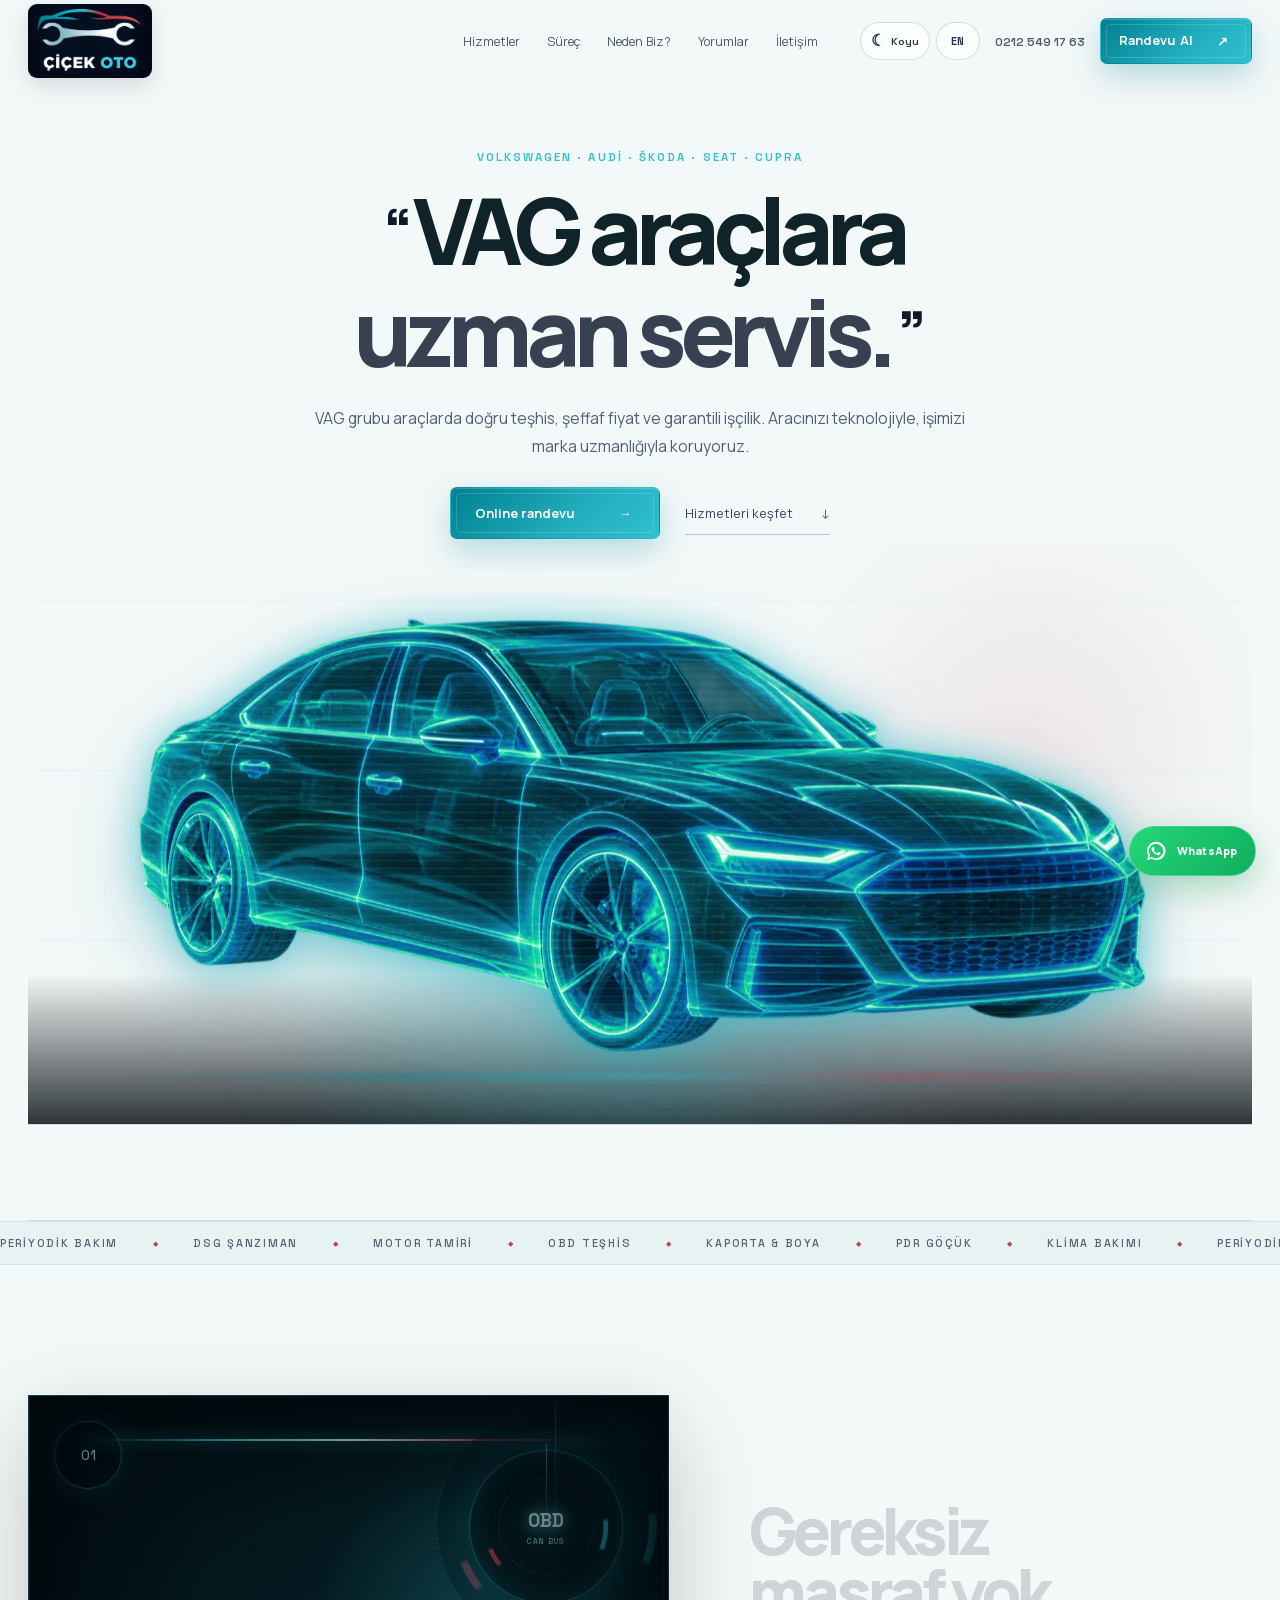
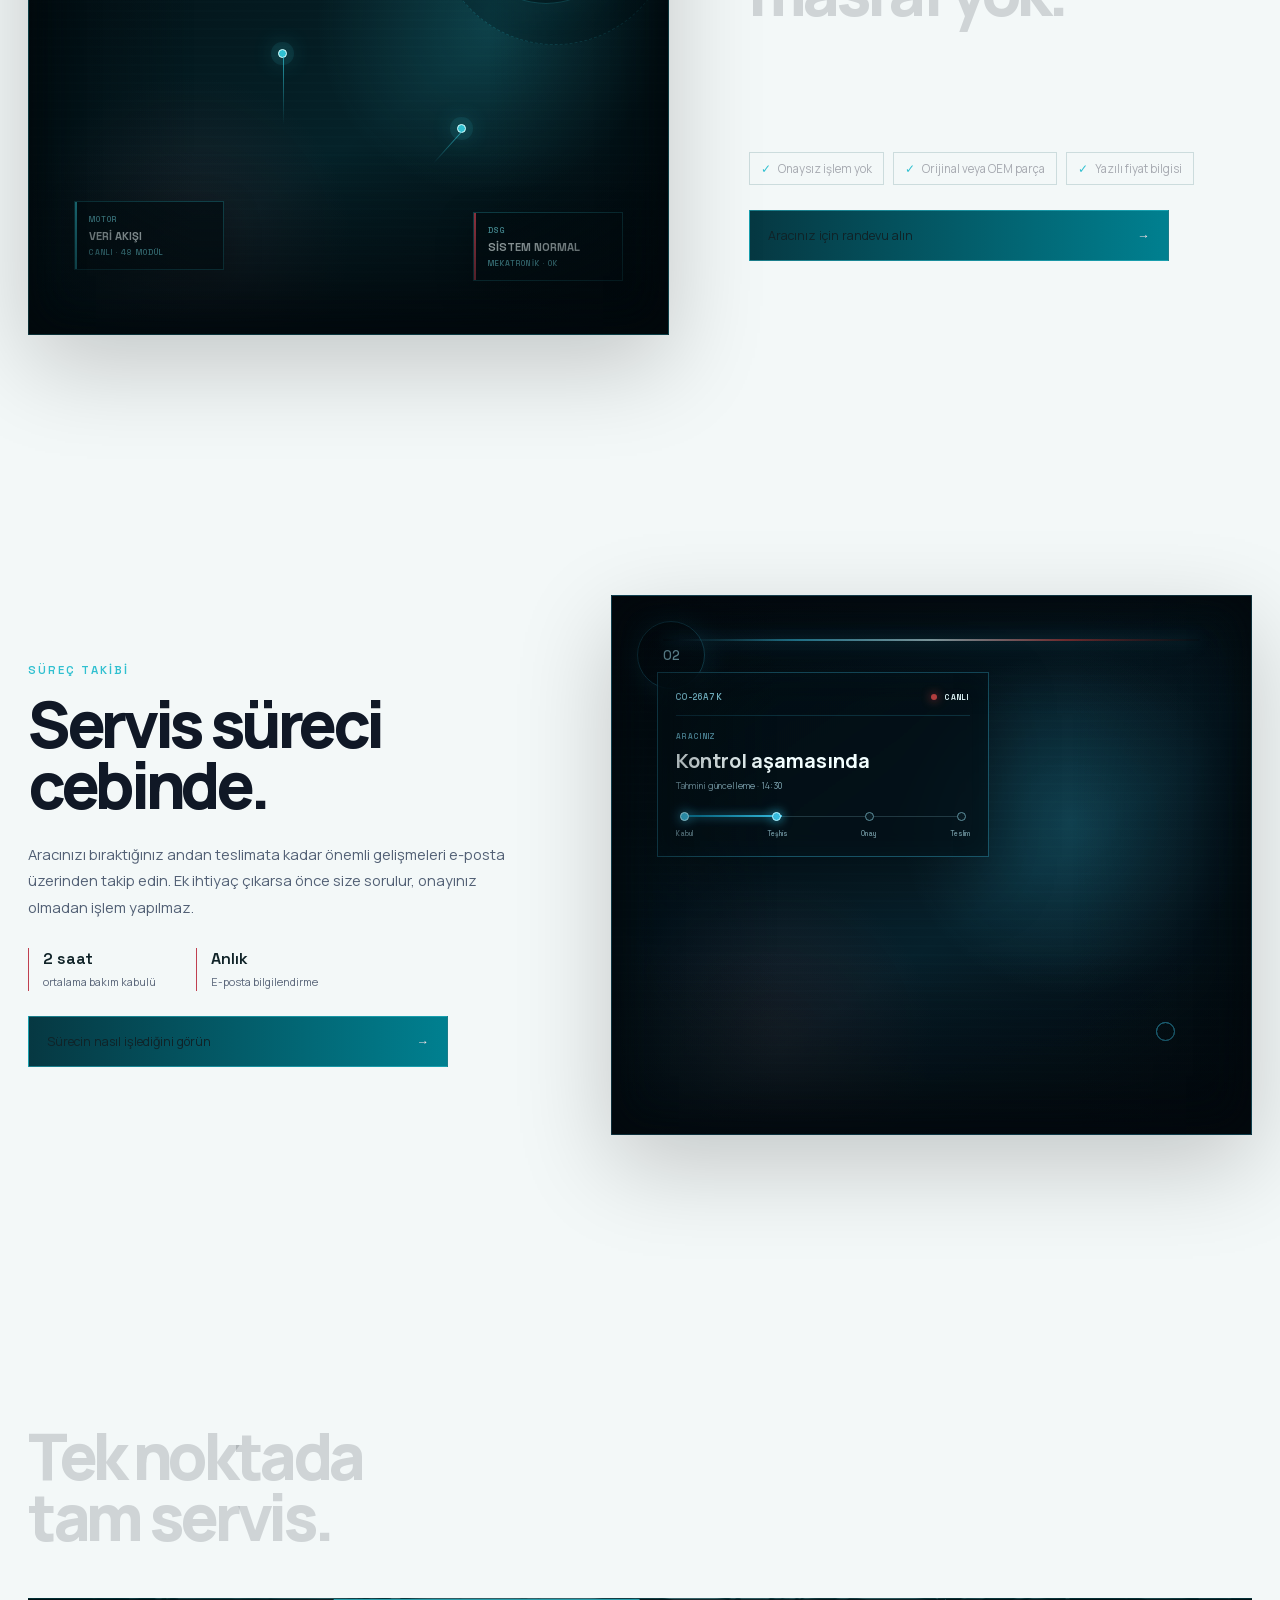
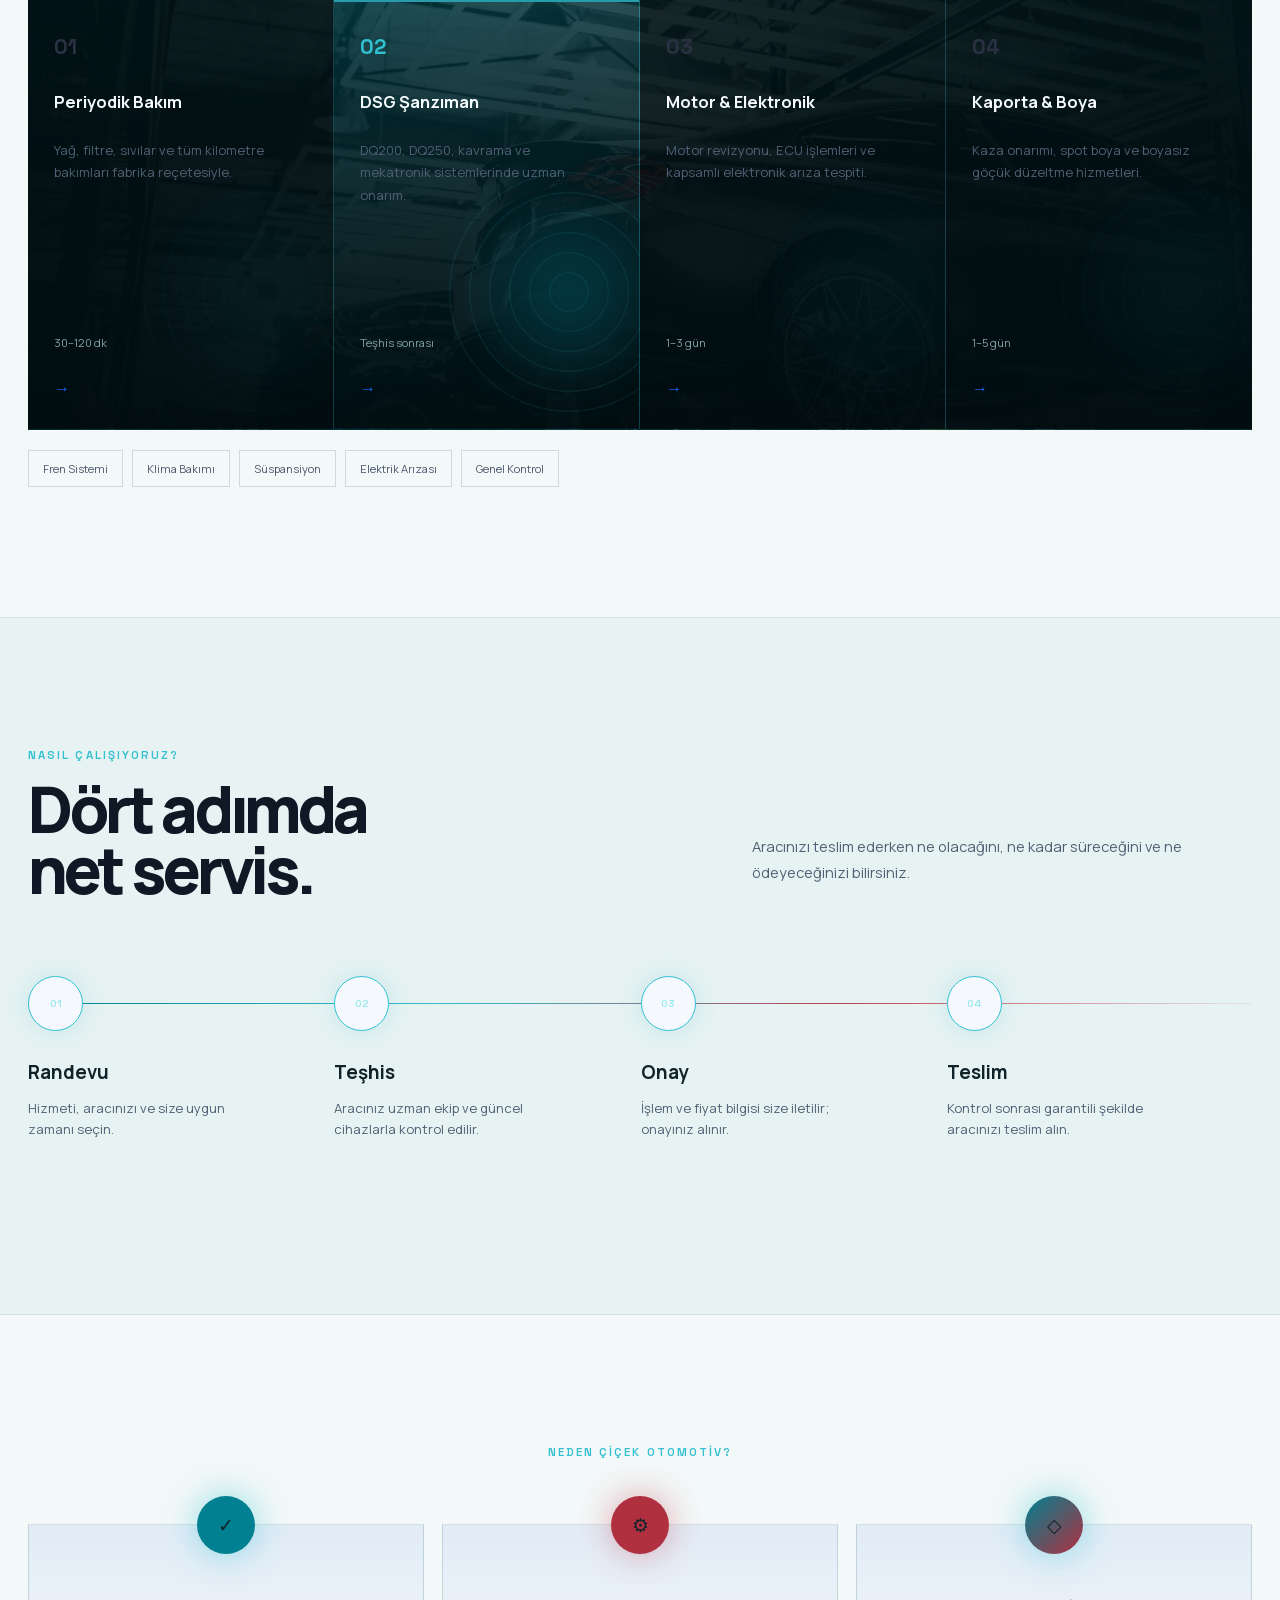
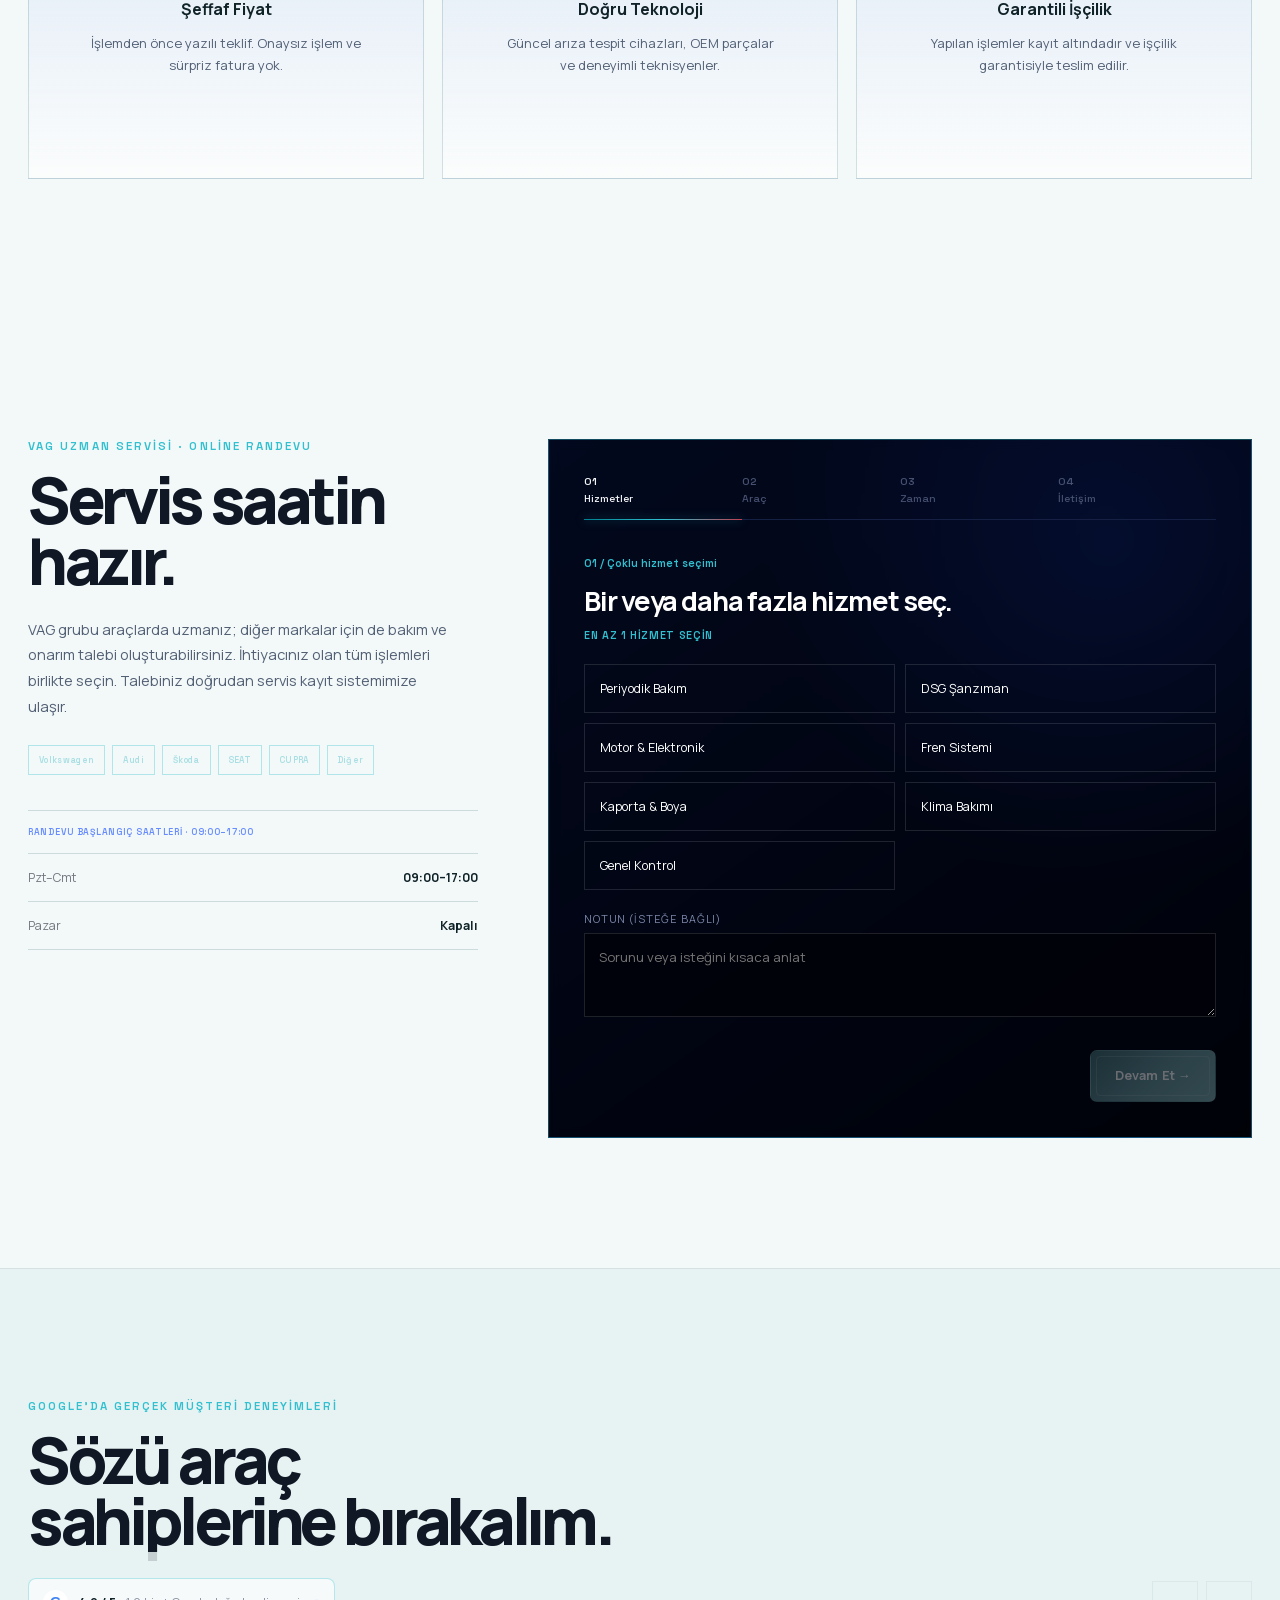
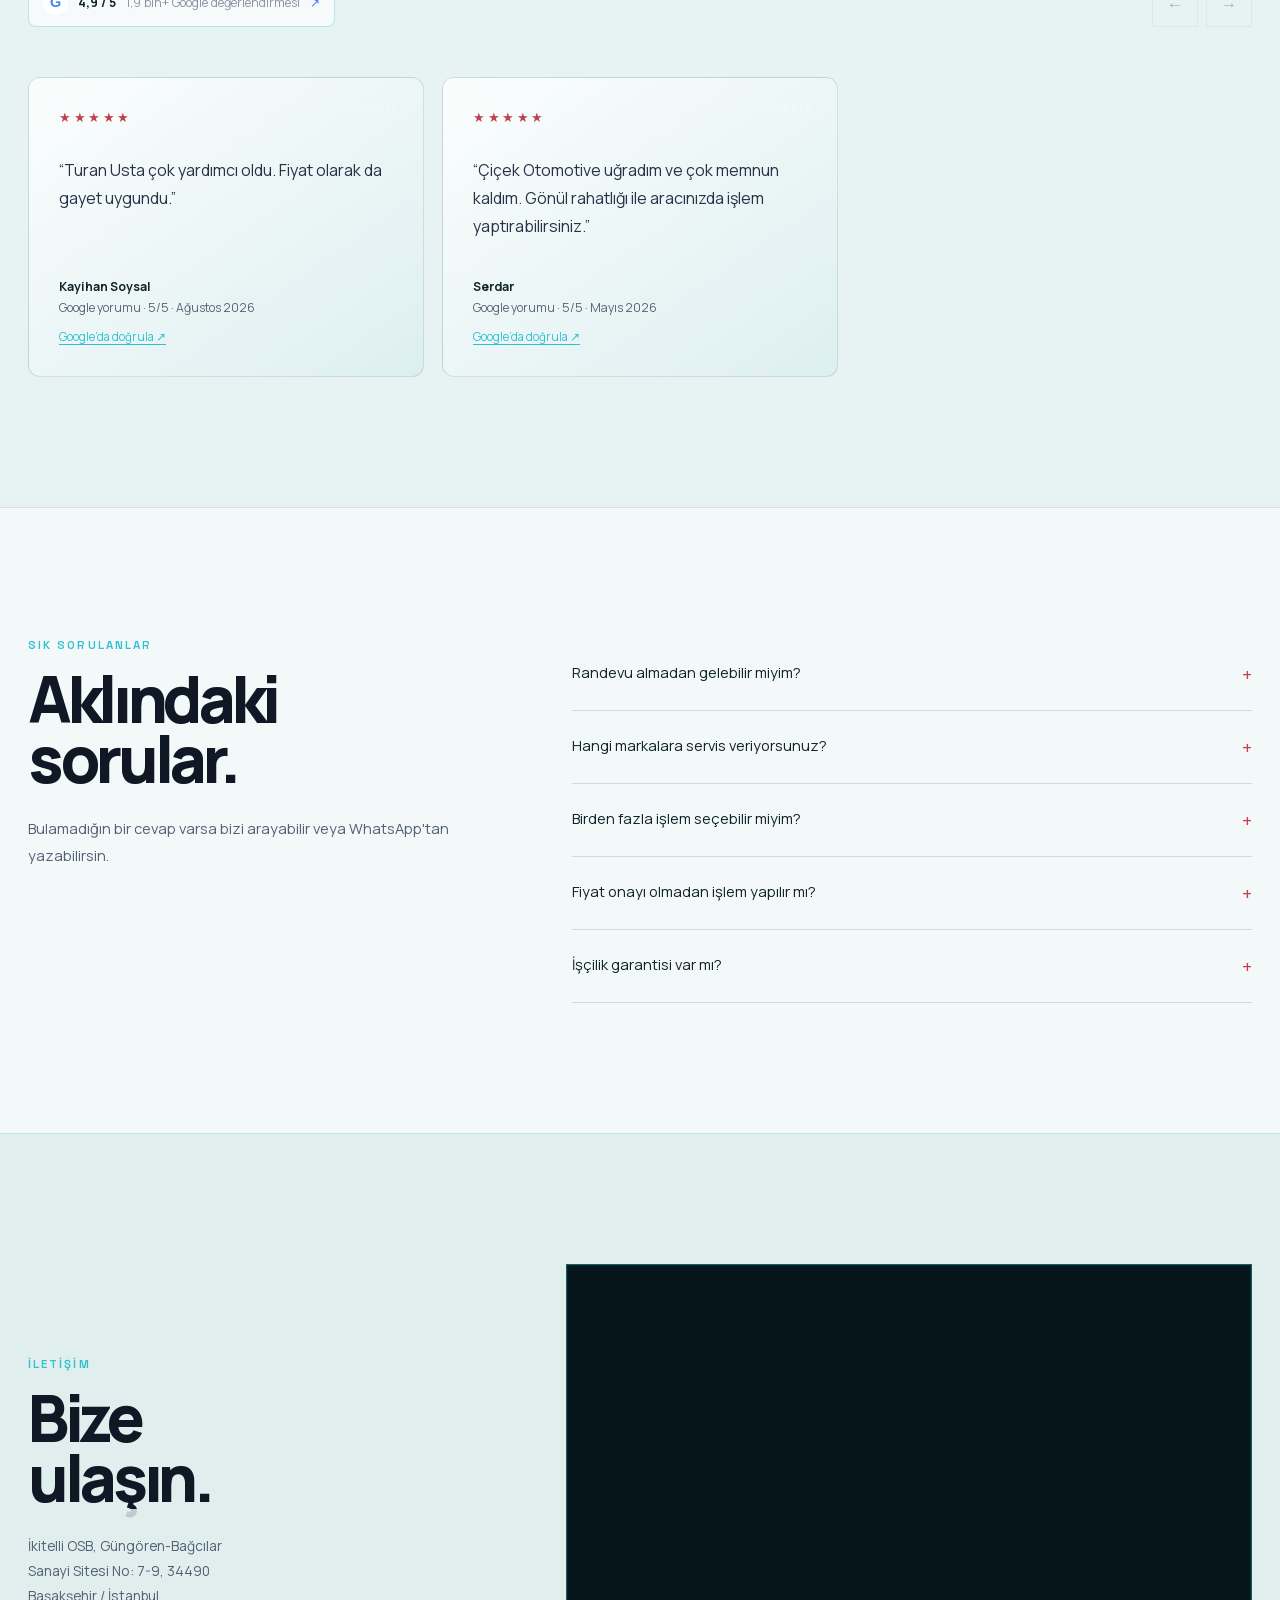
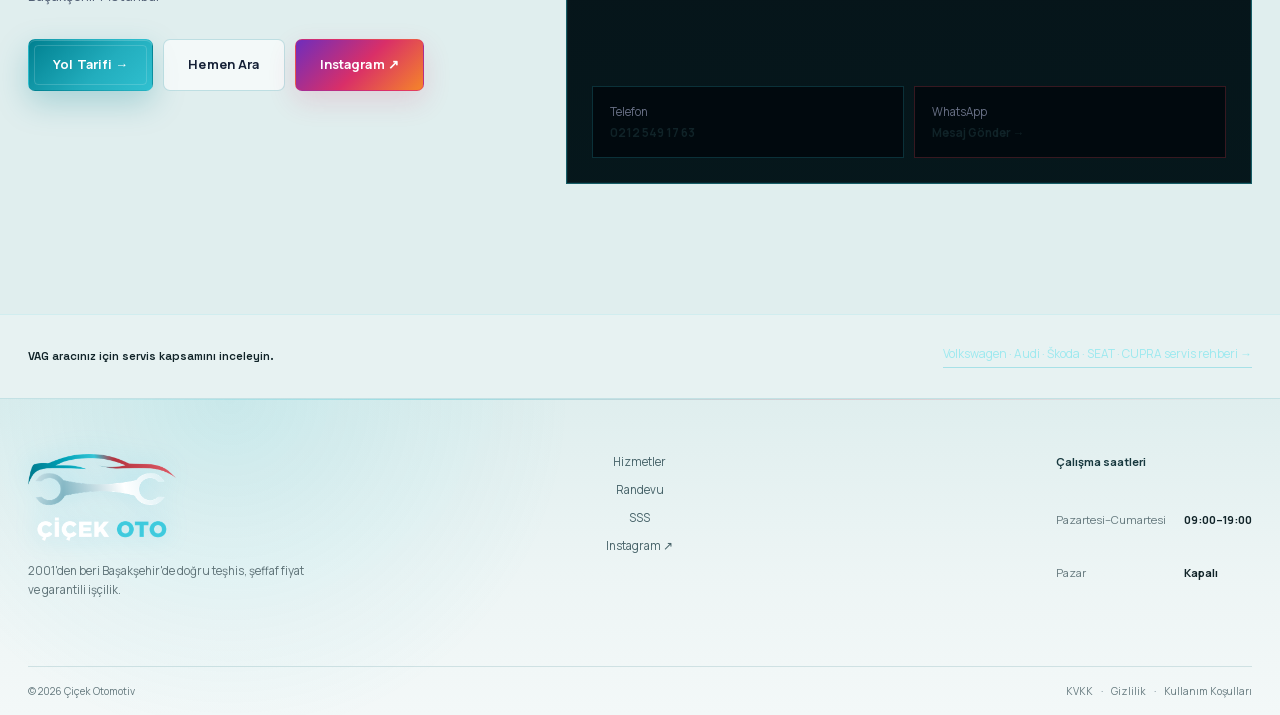
==== index.html @ d0e20e13 "Finalize customer notification flow" ====
<!doctype html>
<html lang="tr">
<head>
  <meta charset="utf-8">
  <meta name="viewport" content="width=device-width,initial-scale=1,viewport-fit=cover">
  <meta name="theme-color" content="#000105" id="themeColor">
  <meta name="description" content="Başakşehir Çiçek Otomotiv; Volkswagen, Audi, Škoda, SEAT ve CUPRA için VAG özel servis, periyodik bakım, DSG ve arıza tespiti sunar.">
  <meta name="robots" content="index,follow,max-image-preview:large">
  <meta property="og:title" content="Başakşehir VAG Özel Servis | Çiçek Otomotiv">
  <meta property="og:description" content="Volkswagen, Audi, Škoda, SEAT ve CUPRA için doğru teşhis, şeffaf fiyat ve online servis randevusu.">
  <meta property="og:type" content="website">
  <meta property="og:locale" content="tr_TR">
  <meta property="og:site_name" content="Çiçek Otomotiv">
  <meta property="og:url" content="https://cicek-otomotiv.vercel.app/">
  <meta property="og:image" content="https://cicek-otomotiv.vercel.app/img/real-service-diagnostics.jpg">
  <meta property="og:image:secure_url" content="https://cicek-otomotiv.vercel.app/img/real-service-diagnostics.jpg">
  <meta property="og:image:type" content="image/jpeg">
  <meta property="og:image:width" content="1600">
  <meta property="og:image:height" content="900">
  <meta property="og:image:alt" content="Çiçek Otomotiv servisinde VAG araç arıza teşhisi">
  <meta name="twitter:card" content="summary_large_image">
  <meta name="twitter:title" content="Başakşehir VAG Özel Servis | Çiçek Otomotiv">
  <meta name="twitter:description" content="VAG araçlar için bakım, DSG ve arıza tespiti. Online randevu oluşturun.">
  <meta name="twitter:image" content="https://cicek-otomotiv.vercel.app/img/real-service-diagnostics.jpg">
  <meta name="twitter:image:alt" content="Çiçek Otomotiv servisinde VAG araç arıza teşhisi">
  <title>Başakşehir VAG Özel Servis | Çiçek Otomotiv</title>
  <link rel="canonical" href="https://cicek-otomotiv.vercel.app/">
  <link rel="icon" href="/img/favicon.svg?v=3" type="image/svg+xml" sizes="any">
  <link rel="alternate icon" href="/favicon.ico" sizes="16x16 32x32 48x48">
  <link rel="apple-touch-icon" href="/img/apple-touch-icon.png">
  <link rel="manifest" href="/manifest.json">


  <link rel="preload" as="image" href="/img/optimized/hologram-vag-sedan-v1.webp" fetchpriority="high">
  <link rel="stylesheet" href="css/fonts.css?v=1">
  <script>try{const t=localStorage.getItem('cicekTheme');document.documentElement.dataset.theme=t||((matchMedia('(prefers-color-scheme:light)').matches)?'light':'dark')}catch(e){document.documentElement.dataset.theme='dark'}</script>
  <link rel="stylesheet" href="css/style.css?v=28">
  <link rel="stylesheet" href="css/pages.css?v=2">
  <script type="application/ld+json">{"@context":"https://schema.org","@graph":[{"@type":"AutoRepair","@id":"https://cicek-otomotiv.vercel.app/#business","name":"Çiçek Otomotiv","alternateName":"Çiçek Oto","description":"Başakşehir'de Volkswagen, Audi, Škoda, SEAT ve CUPRA araçlara bakım, DSG, motor, elektronik arıza tespiti, fren, süspansiyon, klima ve kaporta hizmeti veren VAG uzman özel servis.","url":"https://cicek-otomotiv.vercel.app/","logo":{"@type":"ImageObject","url":"https://cicek-otomotiv.vercel.app/img/cicek-oto-logo.png","width":512,"height":313},"image":{"@type":"ImageObject","url":"https://cicek-otomotiv.vercel.app/img/real-service-diagnostics.jpg","width":1600,"height":900},"telephone":"+902125491763","foundingDate":"2001","priceRange":"₺₺","address":{"@type":"PostalAddress","streetAddress":"İkitelli OSB, Güngören-Bağcılar Sanayi Sitesi No: 7-9","postalCode":"34490","addressLocality":"Başakşehir","addressRegion":"İstanbul","addressCountry":"TR"},"geo":{"@type":"GeoCoordinates","latitude":41.0761444,"longitude":28.7999501},"hasMap":"https://www.google.com/maps?cid=5257164974746644211","sameAs":["https://www.google.com/maps?cid=5257164974746644211","https://www.instagram.com/cicekoto/"],"areaServed":[{"@type":"City","name":"İstanbul"},{"@type":"AdministrativeArea","name":"Başakşehir"},{"@type":"Place","name":"İkitelli"}],"openingHoursSpecification":{"@type":"OpeningHoursSpecification","dayOfWeek":["Monday","Tuesday","Wednesday","Thursday","Friday","Saturday"],"opens":"09:00","closes":"19:00"},"contactPoint":{"@type":"ContactPoint","telephone":"+902125491763","contactType":"customer service","areaServed":"TR","availableLanguage":["Turkish","English","Arabic"]},"knowsAbout":["VAG araç bakımı","DSG şanzıman","OBD arıza teşhisi","Volkswagen servis","Audi servis","Škoda servis","SEAT servis","CUPRA servis"],"hasOfferCatalog":{"@type":"OfferCatalog","name":"Oto servis hizmetleri","itemListElement":[{"@type":"Offer","itemOffered":{"@type":"Service","name":"Periyodik bakım"}},{"@type":"Offer","itemOffered":{"@type":"Service","name":"DSG şanzıman teşhis ve onarım"}},{"@type":"Offer","itemOffered":{"@type":"Service","name":"Motor ve elektronik arıza tespiti"}},{"@type":"Offer","itemOffered":{"@type":"Service","name":"Fren, süspansiyon ve klima bakımı"}},{"@type":"Offer","itemOffered":{"@type":"Service","name":"Kaporta ve boya"}}]},"potentialAction":{"@type":"ReserveAction","target":{"@type":"EntryPoint","urlTemplate":"https://cicek-otomotiv.vercel.app/#randevu","inLanguage":"tr-TR"}}},{"@type":"WebSite","@id":"https://cicek-otomotiv.vercel.app/#website","url":"https://cicek-otomotiv.vercel.app/","name":"Çiçek Otomotiv","alternateName":"Çiçek Oto","publisher":{"@id":"https://cicek-otomotiv.vercel.app/#business"},"inLanguage":"tr-TR"},{"@type":"WebPage","@id":"https://cicek-otomotiv.vercel.app/#webpage","url":"https://cicek-otomotiv.vercel.app/","name":"Başakşehir VAG Özel Servis | Çiçek Otomotiv","description":"Volkswagen, Audi, Škoda, SEAT ve CUPRA için VAG özel servis, periyodik bakım, DSG ve arıza tespiti.","isPartOf":{"@id":"https://cicek-otomotiv.vercel.app/#website"},"about":{"@id":"https://cicek-otomotiv.vercel.app/#business"},"primaryImageOfPage":{"@type":"ImageObject","url":"https://cicek-otomotiv.vercel.app/img/real-service-diagnostics.jpg"},"inLanguage":"tr-TR"},{"@type":"FAQPage","@id":"https://cicek-otomotiv.vercel.app/#sss-sema","isPartOf":{"@id":"https://cicek-otomotiv.vercel.app/#webpage"},"mainEntity":[{"@type":"Question","name":"Randevu almadan gelebilir miyim?","acceptedAnswer":{"@type":"Answer","text":"Gelebilirsiniz; ancak yoğunlukta beklememek için online randevu oluşturmanız önerilir."}},{"@type":"Question","name":"Hangi markalara servis veriyorsunuz?","acceptedAnswer":{"@type":"Answer","text":"Volkswagen, Audi, Škoda, SEAT ve CUPRA araçlara; VAG motor, DSG, elektronik ve platform teknolojilerinde uzman servis verilir."}},{"@type":"Question","name":"Birden fazla işlem seçebilir miyim?","acceptedAnswer":{"@type":"Answer","text":"Evet. Randevu formunda birden fazla bakım veya onarım hizmeti birlikte seçilebilir."}},{"@type":"Question","name":"Fiyat onayı olmadan işlem yapılır mı?","acceptedAnswer":{"@type":"Answer","text":"Hayır. Teşhis sonrası işlem ve fiyat bilgisi iletilir; müşteri onayı olmadan ek işleme başlanmaz."}},{"@type":"Question","name":"İşçilik garantisi var mı?","acceptedAnswer":{"@type":"Answer","text":"Evet. Garanti koşulları yapılan işlemin kapsamına göre işe başlamadan önce yazılı olarak paylaşılır."}}]}]}</script>
</head>
<body>
  <a class="skip-link" href="#main">İçeriğe geç</a>
  <div class="page-loader" id="pageLoader" aria-hidden="true"><img class="loader-logo" src="img/cicek-oto-logo.png" width="2153" height="1315" alt=""><div class="loader-track"><i></i></div><b id="loaderCount">0</b></div>
  <div class="scroll-progress" id="scrollProgress"></div>
  <div class="cursor-glow" id="cursorGlow" aria-hidden="true"></div>

  <header class="site-header" id="siteHeader"><div class="shell nav-shell"><a class="brand" href="#hero" aria-label="Çiçek Otomotiv ana sayfa"><img class="brand-logo" src="img/cicek-oto-logo.png" width="2153" height="1315" alt="Çiçek OTO"></a><nav class="desktop-nav" aria-label="Ana menü"><a href="#hizmetler">Hizmetler</a><a href="#surec">Süreç</a><a href="#neden-biz">Neden Biz?</a><a href="#yorumlar">Yorumlar</a><a href="#iletisim">İletişim</a></nav><div class="nav-actions"><div class="preference-controls" aria-label="Görünüm ve dil"><button class="preference-button" id="themeToggle" type="button" aria-label="Açık temaya geç" aria-pressed="false"><span aria-hidden="true">☼</span><b class="theme-label">Açık</b></button><button class="preference-button language-toggle" id="languageToggle" type="button" aria-label="Switch to English"><b>EN</b></button></div><a class="nav-phone" href="tel:+902125491763">0212 549 17 63</a><a class="button button-blue button-small" href="#randevu">Randevu Al <span>↗</span></a><button class="menu-toggle" id="menuToggle" type="button" aria-label="Menüyü aç" aria-expanded="false"><i></i><i></i></button></div></div><div class="mobile-menu" id="mobileMenu"><nav><a href="#hizmetler">Hizmetler</a><a href="#surec">Servis Süreci</a><a href="#neden-biz">Neden Biz?</a><a href="#yorumlar">Yorumlar</a><a href="#iletisim">İletişim</a><a href="#randevu">Randevu Al</a></nav><div><a href="tel:+902125491763">0212 549 17 63</a><a href="https://wa.me/902125491763" target="_blank" rel="noopener">WhatsApp</a></div></div></header>

  <main id="main">
    <section class="hero shell" id="hero"><div class="hero-kicker reveal">Volkswagen · Audi · Škoda · SEAT · CUPRA</div><h1 class="hero-title"><span class="line"><i>“</i>VAG araçlara</span><span class="line muted">uzman servis.<i>”</i></span></h1><p class="hero-sub reveal">VAG grubu araçlarda doğru teşhis, şeffaf fiyat ve garantili işçilik. Aracınızı teknolojiyle, işimizi marka uzmanlığıyla koruyoruz.</p><div class="hero-actions reveal"><a class="button button-blue" href="#randevu">Online randevu <span>→</span></a><a class="text-button" href="#hizmetler">Hizmetleri keşfet <span>↓</span></a></div><div class="car-stage" id="carStage" role="img" aria-label="Mavi teşhis ışıkları altında modern VAG grubu hologram otomobil"><div class="holo-grid" aria-hidden="true"></div><div class="holo-car" aria-hidden="true"></div><div class="car-light"></div></div><div class="hero-stats"><div class="stat reveal"><strong data-count="4.9">4.9</strong><span>Google müşteri puanı</span></div><div class="stat reveal"><strong>1,9 bin+</strong><span>Google değerlendirmesi</span></div><div class="stat reveal"><strong data-count="5">5</strong><span>VAG markasında uzmanlık</span></div></div></section>

    <div class="marquee" aria-hidden="true"><div class="marquee-track"><div class="marquee-group"><span>PERİYODİK BAKIM</span><i>◆</i><span>DSG ŞANZIMAN</span><i>◆</i><span>MOTOR TAMİRİ</span><i>◆</i><span>OBD TEŞHİS</span><i>◆</i><span>KAPORTA & BOYA</span><i>◆</i><span>PDR GÖÇÜK</span><i>◆</i><span>KLİMA BAKIMI</span><i>◆</i></div><div class="marquee-group"><span>PERİYODİK BAKIM</span><i>◆</i><span>DSG ŞANZIMAN</span><i>◆</i><span>MOTOR TAMİRİ</span><i>◆</i><span>OBD TEŞHİS</span><i>◆</i><span>KAPORTA & BOYA</span><i>◆</i><span>PDR GÖÇÜK</span><i>◆</i><span>KLİMA BAKIMI</span><i>◆</i></div></div></div>

    <section class="story shell" id="hakkimizda"><div class="scene scene-dsg reveal-media" role="img" aria-label="Holografik VAG araç üzerinde canlı OBD teşhis taraması"><span class="scene-index">01</span><div class="scene-grid" aria-hidden="true"></div><div class="scene-scan" aria-hidden="true"></div><div class="diagnostic-orbit orbit-a" aria-hidden="true"><i></i><b>OBD</b><small>CAN BUS</small></div><div class="diagnostic-orbit orbit-b" aria-hidden="true"><i></i></div><div class="telemetry telemetry-engine"><span>MOTOR</span><b>VERİ AKIŞI</b><small>CANLI · 48 MODÜL</small></div><div class="telemetry telemetry-dsg"><span>DSG</span><b>SİSTEM NORMAL</b><small>MEKATRONİK · OK</small></div><div class="target-point target-one" aria-hidden="true"></div><div class="target-point target-two" aria-hidden="true"></div></div><div class="story-copy"><div class="eyebrow reveal">Doğru teşhis</div><h2 class="split-heading">Gereksiz<br>masraf yok.</h2><p class="reveal">Güncel OBD cihazları ve deneyimli teknisyen kadromuzla arızayı noktasal olarak buluyoruz. Tahmine dayalı parça değişimi yapmıyor, işlem başlamadan fiyatı netleştiriyoruz.</p><ul class="check-list reveal"><li>Onaysız işlem yok</li><li>Orijinal veya OEM parça</li><li>Yazılı fiyat bilgisi</li></ul><a class="wide-link reveal" href="#randevu"><span>Aracınız için randevu alın</span><b>→</b></a></div></section>

    <section class="story story-reverse shell" id="servis-takibi"><div class="story-copy"><div class="eyebrow reveal">Süreç takibi</div><h2 class="split-heading">Servis süreci<br>cebinde.</h2><p class="reveal">Aracınızı bıraktığınız andan teslimata kadar önemli gelişmeleri e-posta üzerinden takip edin. Ek ihtiyaç çıkarsa önce size sorulur, onayınız olmadan işlem yapılmaz.</p><div class="mini-metrics reveal"><div><b>2 saat</b><span>ortalama bakım kabulü</span></div><div><b>Anlık</b><span>E-posta bilgilendirme</span></div></div><a class="wide-link reveal" href="#surec"><span>Sürecin nasıl işlediğini görün</span><b>→</b></a></div><div class="scene scene-track reveal-media" role="img" aria-label="Holografik araç ve canlı servis süreci takip ekranı"><span class="scene-index">02</span><div class="scene-grid" aria-hidden="true"></div><div class="scene-scan" aria-hidden="true"></div><div class="track-panel"><div class="track-panel-head"><span>CO-26A7K</span><b><i></i> CANLI</b></div><div class="track-status"><small>ARACINIZ</small><strong>Kontrol aşamasında</strong><span>Tahmini güncelleme · 14:30</span></div><div class="track-route" aria-hidden="true"><i></i><i></i><i></i><i></i><b></b></div><div class="track-labels"><span>Kabul</span><span>Teşhis</span><span>Onay</span><span>Teslim</span></div></div><div class="signal-rings" aria-hidden="true"><i></i><i></i><i></i></div></div></section>

    <section class="services section shell" id="hizmetler"><div class="section-head"><div><div class="eyebrow reveal">Hizmetler</div><h2 class="split-heading">Tek noktada<br>tam servis.</h2></div><p class="reveal">Bakım, mekanik, elektronik ve kaporta işlemleri tek ekip tarafından yönetilir.</p></div><div class="service-slices" id="serviceSlices"><article class="service-slice" tabindex="0" data-service="Periyodik Bakım"><span class="slice-no">01</span><h3>Periyodik Bakım</h3><p>Yağ, filtre, sıvılar ve tüm kilometre bakımları fabrika reçetesiyle.</p><small>30–120 dk</small><i>→</i><b></b></article><article class="service-slice active" tabindex="0" data-service="DSG Şanzıman"><span class="slice-no">02</span><h3>DSG Şanzıman</h3><p>DQ200, DQ250, kavrama ve mekatronik sistemlerinde uzman onarım.</p><small>Teşhis sonrası</small><i>→</i><b></b></article><article class="service-slice" tabindex="0" data-service="Motor & Elektronik"><span class="slice-no">03</span><h3>Motor & Elektronik</h3><p>Motor revizyonu, ECU işlemleri ve kapsamlı elektronik arıza tespiti.</p><small>1–3 gün</small><i>→</i><b></b></article><article class="service-slice" tabindex="0" data-service="Kaporta & Boya"><span class="slice-no">04</span><h3>Kaporta & Boya</h3><p>Kaza onarımı, spot boya ve boyasız göçük düzeltme hizmetleri.</p><small>1–5 gün</small><i>→</i><b></b></article></div><div class="service-more"><button class="service-chip" data-service="Fren Sistemi">Fren Sistemi</button><button class="service-chip" data-service="Klima Bakımı">Klima Bakımı</button><button class="service-chip" data-service="Süspansiyon">Süspansiyon</button><button class="service-chip" data-service="Elektrik Arızası">Elektrik Arızası</button><button class="service-chip" data-service="Genel Kontrol">Genel Kontrol</button></div></section>

    <section class="process section" id="surec"><div class="shell"><div class="section-head"><div><div class="eyebrow reveal">Nasıl çalışıyoruz?</div><h2 class="split-heading">Dört adımda<br>net servis.</h2></div><p class="reveal">Aracınızı teslim ederken ne olacağını, ne kadar süreceğini ve ne ödeyeceğinizi bilirsiniz.</p></div><div class="process-line"><article class="process-step reveal"><span>01</span><h3>Randevu</h3><p>Hizmeti, aracınızı ve size uygun zamanı seçin.</p></article><article class="process-step reveal"><span>02</span><h3>Teşhis</h3><p>Aracınız uzman ekip ve güncel cihazlarla kontrol edilir.</p></article><article class="process-step reveal"><span>03</span><h3>Onay</h3><p>İşlem ve fiyat bilgisi size iletilir; onayınız alınır.</p></article><article class="process-step reveal"><span>04</span><h3>Teslim</h3><p>Kontrol sonrası garantili şekilde aracınızı teslim alın.</p></article></div></div></section>

    <section class="benefits section shell" id="neden-biz"><div class="eyebrow center reveal">Neden Çiçek Otomotiv?</div><div class="benefit-grid"><article class="benefit reveal"><span>✓</span><h3>Şeffaf Fiyat</h3><p>İşlemden önce yazılı teklif. Onaysız işlem ve sürpriz fatura yok.</p></article><article class="benefit reveal"><span>⚙</span><h3>Doğru Teknoloji</h3><p>Güncel arıza tespit cihazları, OEM parçalar ve deneyimli teknisyenler.</p></article><article class="benefit reveal"><span>◇</span><h3>Garantili İşçilik</h3><p>Yapılan işlemler kayıt altındadır ve işçilik garantisiyle teslim edilir.</p></article></div></section>

    <section class="appointment section shell" id="randevu"><div class="appointment-intro"><div class="eyebrow reveal">VAG uzman servisi · Online randevu</div><h2 class="split-heading">Servis saatin<br>hazır.</h2><p class="reveal">VAG grubu araçlarda uzmanız; diğer markalar için de bakım ve onarım talebi oluşturabilirsiniz. İhtiyacınız olan tüm işlemleri birlikte seçin. Talebiniz doğrudan servis kayıt sistemimize ulaşır.</p><div class="vag-mini reveal"><span>Volkswagen</span><span>Audi</span><span>Škoda</span><span>SEAT</span><span>CUPRA</span><span>Diğer</span></div><div class="hours reveal"><div><span>Pzt–Cmt</span><b>09:00–17:00</b></div><div><span>Pazar</span><b>Kapalı</b></div></div></div><div class="appointment-panel reveal-media"><div class="form-progress"><span class="active">01 <b>Hizmetler</b></span><span>02 <b>Araç</b></span><span>03 <b>Zaman</b></span><span>04 <b>İletişim</b></span><i><b></b></i></div><form id="appointmentForm" novalidate><input class="honeypot" type="text" name="website" tabindex="-1" autocomplete="off" aria-label="Bu alanı boş bırakın" aria-hidden="true"><input type="hidden" name="form_started_at" id="formStartedAt"><div class="form-step active" data-step="1"><div class="form-heading"><small>01 / Çoklu hizmet seçimi</small><h3>Bir veya daha fazla hizmet seç.</h3><span class="selection-count" id="serviceSelectionCount" aria-live="polite">En az 1 hizmet seçin</span></div><div class="service-options"><label><input type="checkbox" name="services" value="Periyodik Bakım"><span>Periyodik Bakım</span></label><label><input type="checkbox" name="services" value="DSG Şanzıman"><span>DSG Şanzıman</span></label><label><input type="checkbox" name="services" value="Motor & Elektronik"><span>Motor & Elektronik</span></label><label><input type="checkbox" name="services" value="Fren Sistemi"><span>Fren Sistemi</span></label><label><input type="checkbox" name="services" value="Kaporta & Boya"><span>Kaporta & Boya</span></label><label><input type="checkbox" name="services" value="Klima Bakımı"><span>Klima Bakımı</span></label><label><input type="checkbox" name="services" value="Genel Kontrol"><span>Genel Kontrol</span></label></div><label class="field"><span>Notun (isteğe bağlı)</span><textarea name="notes" rows="3" maxlength="600" placeholder="Sorunu veya isteğini kısaca anlat"></textarea></label></div><div class="form-step" data-step="2"><div class="form-heading"><small>02 / Araç</small><h3>Aracını tanıyalım.</h3></div><div class="form-grid"><label class="field"><span>Araç markası</span><select name="brand" required><option value="">Marka seçin</option><option>Volkswagen</option><option>Audi</option><option>Škoda</option><option>SEAT</option><option>CUPRA</option><option value="other">Diğer / Genel</option></select></label><label class="field custom-brand-field" hidden><span>Markayı yazın</span><input name="custom_brand" maxlength="60" autocomplete="off" placeholder="Örn. BMW, Mercedes-Benz, Renault"></label><label class="field"><span>Model</span><input name="model" required maxlength="60" placeholder="Örn. Golf 7, A3, Octavia"></label><label class="field"><span>Model yılı</span><input name="year" inputmode="numeric" maxlength="4" placeholder="2020"></label><label class="field"><span>Plaka</span><input name="plate" maxlength="12" placeholder="34 ABC 123" autocomplete="off"></label></div></div><div class="form-step" data-step="3"><div class="form-heading"><small>03 / Zaman</small><h3>Sana uygun zamanı seç.</h3></div><div class="form-grid"><label class="field"><span>Tarih</span><input type="date" name="date" id="appointmentDate" required></label><label class="field"><span>Saat</span><select name="time" required><option value="">Saat seçin</option><option>09:00</option><option>10:00</option><option>11:00</option><option>12:00</option><option>13:00</option><option>14:00</option><option>15:00</option><option>16:00</option><option>17:00</option></select></label></div><div class="time-note"><b>Bilgi</b><p>Bu bir randevu talebidir. Servis kapasitesi kontrol edildikten sonra kesin onay size iletilir.</p></div></div><div class="form-step" data-step="4"><div class="form-heading"><small>04 / İletişim</small><h3>Sana nasıl ulaşalım?</h3></div><div class="form-grid"><label class="field"><span>Ad soyad</span><input name="name" required maxlength="90" autocomplete="name" placeholder="Adınız Soyadınız"></label><label class="field"><span>Telefon</span><input type="tel" name="phone" required maxlength="18" autocomplete="tel" placeholder="05XX XXX XX XX"></label><label class="field field-full"><span>E-posta</span><input type="email" name="email" required maxlength="120" autocomplete="email" placeholder="ornek@email.com"></label></div><label class="consent"><input type="checkbox" name="kvkk" required><span>Randevu talebimin işlenmesi için kişisel verilerimin <a href="/kvkk#randevu-verileri" target="_blank" rel="noopener">KVKK aydınlatma metni</a> kapsamında kullanılmasını kabul ediyorum.</span></label></div><div class="form-error" id="formError" role="alert"></div><div class="form-actions"><button class="button button-ghost" type="button" id="formPrev" hidden>← Geri</button><button class="button button-blue" type="button" id="formNext">Devam Et →</button><button class="button button-blue" type="submit" id="formSubmit" hidden>Randevu Talebi Oluştur →</button></div></form></div></section>

    <section class="testimonials section" id="yorumlar"><div class="shell"><div class="section-head review-heading"><div><div class="eyebrow reveal">Google'da gerçek müşteri deneyimleri</div><h2 class="split-heading">Sözü araç<br>sahiplerine bırakalım.</h2><a class="google-rating reveal" href="https://www.google.com/maps?cid=5257164974746644211" target="_blank" rel="noopener"><span class="google-g">G</span><b>4,9 / 5</b><span>1,9 bin+ Google değerlendirmesi</span><i>↗</i></a></div><div class="slider-controls"><button id="reviewPrev" aria-label="Önceki yorum">←</button><button id="reviewNext" aria-label="Sonraki yorum">→</button></div></div><div class="review-track" id="reviewTrack"><article class="review review-manual"><div class="stars" aria-label="5 yıldız">★★★★★</div><blockquote lang="tr">“Turan Usta çok yardımcı oldu. Fiyat olarak da gayet uygundu.”</blockquote><div><b>Kayihan Soysal</b><span>Google yorumu · 5/5 · Ağustos 2026</span><a href="https://www.google.com/maps?cid=5257164974746644211" target="_blank" rel="noopener">Google’da doğrula ↗</a></div></article><article class="review review-manual"><div class="stars" aria-label="5 yıldız">★★★★★</div><blockquote lang="tr">“Çiçek Otomotive uğradım ve çok memnun kaldım. Gönül rahatlığı ile aracınızda işlem yaptırabilirsiniz.”</blockquote><div><b>Serdar</b><span>Google yorumu · 5/5 · Mayıs 2026</span><a href="https://www.google.com/maps?cid=5257164974746644211" target="_blank" rel="noopener">Google’da doğrula ↗</a></div></article></div></div></section>

    <section class="faq section shell" id="sss"><div class="faq-intro"><div class="eyebrow reveal">Sık sorulanlar</div><h2 class="split-heading">Aklındaki<br>sorular.</h2><p>Bulamadığın bir cevap varsa bizi arayabilir veya WhatsApp'tan yazabilirsin.</p></div><div class="faq-list"><details><summary>Randevu almadan gelebilir miyim?<span>+</span></summary><p>Gelebilirsiniz; ancak yoğunlukta beklememek için online randevu oluşturmanızı öneririz.</p></details><details><summary>Hangi markalara servis veriyorsunuz?<span>+</span></summary><p>Volkswagen, Audi, Škoda, SEAT ve CUPRA araçlara; VAG motor, DSG, elektronik ve platform teknolojilerinde uzman servis veriyoruz.</p></details><details><summary>Birden fazla işlem seçebilir miyim?<span>+</span></summary><p>Evet. Randevu formunda bakım, DSG, motor-elektronik, fren, kaporta ve genel kontrol seçeneklerinden birden fazlasını birlikte seçebilirsiniz.</p></details><details><summary>Fiyat onayı olmadan işlem yapılır mı?<span>+</span></summary><p>Hayır. Teşhis sonrası işlem ve fiyat bilgisi iletilir; onayınız olmadan ek işleme başlanmaz.</p></details><details><summary>İşçilik garantisi var mı?<span>+</span></summary><p>Evet. Yapılan işlemin kapsamına göre garanti koşulları işleme başlamadan önce yazılı olarak paylaşılır.</p></details></div></section>

    <section class="contact section" id="iletisim"><div class="shell contact-grid"><div><div class="eyebrow reveal">İletişim</div><h2 class="split-heading">Bize<br>ulaşın.</h2><p>İkitelli OSB, Güngören-Bağcılar<br>Sanayi Sitesi No: 7-9, 34490<br>Başakşehir / İstanbul</p><div class="contact-actions"><a class="button button-blue" href="https://share.google/Ku7rt8w8gclaphIJl" target="_blank" rel="noopener">Yol Tarifi →</a><a class="button button-ghost" href="tel:+902125491763">Hemen Ara</a><a class="button button-instagram" href="https://www.instagram.com/cicekoto/" target="_blank" rel="noopener" aria-label="Çiçek Oto Instagram hesabı">Instagram ↗</a></div></div><div class="contact-panel"><iframe class="google-map" src="https://www.google.com/maps?q=%C3%87i%C3%A7ek%20Otomotiv%20Volkswagen%20Audi%20Skoda%20Seat%20%C3%96zel%20Servis%20Ba%C5%9Fak%C5%9Fehir&amp;output=embed" title="Çiçek Otomotiv Google Haritası" loading="lazy" allowfullscreen referrerpolicy="no-referrer-when-downgrade"></iframe><div class="map-shade" aria-hidden="true"></div><div class="contact-cards"><a href="tel:+902125491763"><span>Telefon</span><b>0212 549 17 63</b></a><a href="https://wa.me/902125491763" target="_blank" rel="noopener"><span>WhatsApp</span><b>Mesaj Gönder →</b></a></div></div></div></section>
  </main>

  <aside class="home-seo-links" aria-label="Servis rehberi"><div class="shell"><b>VAG aracınız için servis kapsamını inceleyin.</b><a href="/hizmetler">Volkswagen · Audi · Škoda · SEAT · CUPRA servis rehberi →</a></div></aside>

  <footer><div class="shell footer-main"><div><a class="brand" href="#hero" aria-label="Çiçek Otomotiv ana sayfa"><img class="brand-logo" src="img/cicek-oto-logo.png" width="2153" height="1315" alt="Çiçek OTO"></a><p>2001'den beri Başakşehir'de doğru teşhis, şeffaf fiyat ve garantili işçilik.</p></div><nav><a href="#hizmetler">Hizmetler</a><a href="#randevu">Randevu</a><a href="#sss">SSS</a><a href="https://www.instagram.com/cicekoto/" target="_blank" rel="noopener">Instagram ↗</a></nav><div><b>Çalışma saatleri</b><span>Pazartesi–Cumartesi</span><strong>09:00–19:00</strong><span>Pazar</span><strong>Kapalı</strong></div></div><div class="shell footer-bottom"><span>© 2026 Çiçek Otomotiv</span><nav class="legal-links" aria-label="Yasal bilgiler"><a href="/kvkk">KVKK</a><a href="/gizlilik">Gizlilik</a><a href="/kullanim-kosullari">Kullanım Koşulları</a></nav></div></footer>

  <a class="floating-whatsapp" href="https://wa.me/902125491763" target="_blank" rel="noopener" aria-label="WhatsApp'tan yaz"><b aria-hidden="true"><svg viewBox="0 0 24 24"><path d="M12.04 2a9.83 9.83 0 0 0-8.42 14.91L2.05 22l5.22-1.52A9.95 9.95 0 1 0 12.04 2Zm0 17.91a8.06 8.06 0 0 1-4.11-1.13l-.29-.17-3.1.9.92-3.01-.19-.31a7.91 7.91 0 1 1 6.77 3.72Zm4.4-5.92c-.24-.12-1.43-.7-1.65-.78-.22-.08-.38-.12-.54.12-.16.24-.62.78-.76.94-.14.16-.28.18-.52.06-.24-.12-1.01-.37-1.93-1.19a7.23 7.23 0 0 1-1.34-1.67c-.14-.24-.02-.37.1-.49.11-.11.24-.28.36-.42.12-.14.16-.24.24-.4.08-.16.04-.3-.02-.42-.06-.12-.54-1.3-.74-1.78-.2-.47-.4-.4-.54-.41h-.46c-.16 0-.42.06-.64.3-.22.24-.84.82-.84 2s.86 2.32.98 2.48c.12.16 1.69 2.58 4.09 3.62.57.25 1.02.39 1.37.5.58.18 1.1.16 1.51.1.46-.07 1.43-.58 1.63-1.15.2-.56.2-1.05.14-1.15-.06-.1-.22-.16-.46-.28Z"/></svg></b><span>WhatsApp</span></a><button class="to-top" id="toTop" type="button" aria-label="Sayfanın başına dön">↑</button><nav class="mobile-dock" aria-label="Mobil hızlı erişim"><a href="tel:+902125491763"><b>☎</b><span>Ara</span></a><a class="primary" href="#randevu"><b>＋</b><span>Randevu</span></a><a href="https://wa.me/902125491763" target="_blank" rel="noopener"><b>◔</b><span>WhatsApp</span></a></nav>
  <dialog class="success-dialog" id="successDialog"><button class="dialog-close" id="dialogClose" aria-label="Kapat">×</button><div class="success-mark">✓</div><small>RANDEVU TALEBİ</small><h2>Talebin alındı.</h2><p id="successText">Randevunu kontrol edip en kısa sürede sana dönüş yapacağız.</p><div class="reference-code"><span>Takip kodu</span><b id="referenceCode">—</b></div><div class="dialog-actions"><a class="button button-blue" id="successWhatsapp" href="#" target="_blank" rel="noopener">WhatsApp'ta Aç</a><button class="button button-ghost" id="dialogDone">Tamam</button></div></dialog>
  <script src="js/main.js?v=30" defer></script>
</body>
</html>
---- css/fonts.css ----
@font-face {
  font-family: Manrope;
  font-style: normal;
  font-weight: 400 800;
  font-display: swap;
  src: url('../fonts/manrope-latin-ext.woff2') format('woff2');
  unicode-range: U+0100-02BA, U+02BD-02C5, U+02C7-02CC, U+02CE-02D7, U+02DD-02FF, U+0304, U+0308, U+0329, U+1D00-1DBF, U+1E00-1E9F, U+1EF2-1EFF, U+2020, U+20A0-20AB, U+20AD-20C0, U+2113, U+2C60-2C7F, U+A720-A7FF;
}

@font-face {
  font-family: Manrope;
  font-style: normal;
  font-weight: 400 800;
  font-display: swap;
  src: url('../fonts/manrope-latin.woff2') format('woff2');
  unicode-range: U+0000-00FF, U+0131, U+0152-0153, U+02BB-02BC, U+02C6, U+02DA, U+02DC, U+0304, U+0308, U+0329, U+2000-206F, U+20AC, U+2122, U+2191, U+2193, U+2212, U+2215, U+FEFF, U+FFFD;
}

@font-face {
  font-family: 'Space Grotesk';
  font-style: normal;
  font-weight: 400 700;
  font-display: swap;
  src: url('../fonts/space-grotesk-latin-ext.woff2') format('woff2');
  unicode-range: U+0100-02BA, U+02BD-02C5, U+02C7-02CC, U+02CE-02D7, U+02DD-02FF, U+0304, U+0308, U+0329, U+1D00-1DBF, U+1E00-1E9F, U+1EF2-1EFF, U+2020, U+20A0-20AB, U+20AD-20C0, U+2113, U+2C60-2C7F, U+A720-A7FF;
}

@font-face {
  font-family: 'Space Grotesk';
  font-style: normal;
  font-weight: 400 700;
  font-display: swap;
  src: url('../fonts/space-grotesk-latin.woff2') format('woff2');
  unicode-range: U+0000-00FF, U+0131, U+0152-0153, U+02BB-02BC, U+02C6, U+02DA, U+02DC, U+0304, U+0308, U+0329, U+2000-206F, U+20AC, U+2122, U+2191, U+2193, U+2212, U+2215, U+FEFF, U+FFFD;
}

@font-face {
  font-family: 'Noto Kufi Arabic';
  font-style: normal;
  font-weight: 400 800;
  font-display: swap;
  src: url('../fonts/noto-kufi-arabic.woff2') format('woff2');
  unicode-range: U+0600-06FF, U+0750-077F, U+0870-088E, U+0890-0891, U+0897-08E1, U+08E3-08FF, U+200C-200E, U+2010-2011, U+204F, U+2E41, U+FB50-FDFF, U+FE70-FE74, U+FE76-FEFC, U+102E0-102FB, U+10E60-10E7E, U+10EC2-10EC4, U+10EFC-10EFF, U+1EE00-1EE03, U+1EE05-1EE1F, U+1EE21-1EE22, U+1EE24, U+1EE27, U+1EE29-1EE32, U+1EE34-1EE37, U+1EE39, U+1EE3B, U+1EE42, U+1EE47, U+1EE49, U+1EE4B, U+1EE4D-1EE4F, U+1EE51-1EE52, U+1EE54, U+1EE57, U+1EE59, U+1EE5B, U+1EE5D, U+1EE5F, U+1EE61-1EE62, U+1EE64, U+1EE67-1EE6A, U+1EE6C-1EE72, U+1EE74-1EE77, U+1EE79-1EE7C, U+1EE7E, U+1EE80-1EE89, U+1EE8B-1EE9B, U+1EEA1-1EEA3, U+1EEA5-1EEA9, U+1EEAB-1EEBB, U+1EEF0-1EEF1;
}
---- css/style.css ----
*,*::before,*::after{box-sizing:border-box}html{scroll-behavior:smooth;scroll-padding-top:88px}body{margin:0;background:#000105;color:#f5f6f7;font-family:Manrope,sans-serif;overflow-x:hidden}body.menu-open{overflow:hidden}a{color:inherit;text-decoration:none}button,input,select,textarea{font:inherit}button{color:inherit}.shell{width:min(1260px,calc(100% - 56px));margin-inline:auto}.section{padding-block:130px}.skip-link{position:fixed;left:15px;top:-60px;z-index:999;background:#fff;color:#000;padding:12px 18px}.skip-link:focus{top:15px}:root{--blue:#0533c9;--bright:#174eff;--cyan:#0fb2ec;--navy:#04155a;--ink:#000105;--paper:#f5f6f7;--muted:#9b9ea1;--line:rgba(255,255,255,.11);--ease:cubic-bezier(.2,.75,.2,1)}
.page-loader{position:fixed;inset:0;z-index:1000;background:#000105;display:grid;place-items:center;align-content:center;gap:24px;transition:opacity .65s var(--ease),visibility .65s}.page-loader.done{opacity:0;visibility:hidden}.loader-brand,.brand{font:700 1rem Space Grotesk;letter-spacing:-.04em}.loader-brand{font-size:clamp(1.5rem,3vw,2.5rem)}.loader-brand span,.brand i{display:inline-block;border-radius:50%;background:var(--bright);box-shadow:0 0 22px var(--cyan)}.loader-brand span{width:10px;height:10px;margin:0 10px}.loader-track{width:min(320px,70vw);height:1px;background:#111935;overflow:hidden}.loader-track i{display:block;width:0;height:100%;background:linear-gradient(90deg,var(--blue),var(--cyan));transition:width .1s}.page-loader>b{font:500 .7rem Space Grotesk;color:#4f6097}.scroll-progress{position:fixed;left:0;top:0;z-index:500;height:2px;width:0;background:linear-gradient(90deg,var(--blue),var(--cyan));box-shadow:0 0 12px var(--bright)}.cursor-glow{position:fixed;z-index:1;width:360px;height:360px;border-radius:50%;pointer-events:none;transform:translate(-50%,-50%);background:radial-gradient(circle,rgba(5,51,201,.1),transparent 68%);opacity:0;transition:opacity .3s}
.site-header{position:fixed;z-index:300;left:0;right:0;top:0;border-bottom:1px solid transparent;transition:.35s}.site-header.scrolled{background:rgba(0,1,5,.82);backdrop-filter:blur(18px);border-color:rgba(255,255,255,.07)}.nav-shell{height:82px;display:grid;grid-template-columns:1fr auto 1fr;align-items:center}.brand{white-space:nowrap}.brand i{width:7px;height:7px;margin:0 7px 1px}.desktop-nav{display:flex;gap:27px;font-size:.68rem;color:#aeb2b9}.desktop-nav a{position:relative;padding-block:12px}.desktop-nav a::after{content:"";position:absolute;left:0;right:100%;bottom:4px;height:1px;background:var(--bright);transition:.3s}.desktop-nav a:hover,.desktop-nav a.active{color:#fff}.desktop-nav a:hover::after,.desktop-nav a.active::after{right:0}.nav-actions{justify-self:end;display:flex;align-items:center;gap:15px}.nav-phone{font:600 .65rem Space Grotesk;color:#a6a9b0}.button{display:inline-flex;align-items:center;justify-content:center;gap:40px;min-height:50px;padding:0 22px;border:1px solid transparent;background:none;cursor:pointer;font-size:.7rem;font-weight:700;transition:transform .25s,box-shadow .25s,background .25s}.button:hover{transform:translateY(-2px)}.button-blue{background:linear-gradient(135deg,#073fe8,#142cff);box-shadow:0 0 30px rgba(5,51,201,.17)}.button-blue:hover{box-shadow:0 0 40px rgba(23,78,255,.38)}.button-ghost{border-color:var(--line);background:rgba(255,255,255,.025)}.button-small{min-height:44px;padding-inline:18px;gap:20px}.menu-toggle{display:none;width:44px;height:44px;border:0;background:transparent}.menu-toggle i{display:block;width:22px;height:1px;background:#fff;margin:6px auto;transition:.3s}.menu-toggle.open i:first-child{transform:translateY(3.5px) rotate(45deg)}.menu-toggle.open i:last-child{transform:translateY(-3.5px) rotate(-45deg)}.mobile-menu{display:none}
.hero{padding-top:150px}.hero-kicker,.eyebrow{font:600 .62rem Space Grotesk;letter-spacing:.18em;color:#4c79ff;text-transform:uppercase}.hero-kicker{text-align:center}.hero-title{max-width:1120px;margin:24px auto 0;text-align:center;font:800 clamp(4rem,7.2vw,7.2rem)/.93 Manrope;letter-spacing:-.075em}.hero-title .line{display:block;position:relative}.hero-title .muted{color:#c7c8cb;margin-top:16px}.hero-title i{font-style:normal;color:#fff;font-size:.66em;position:relative;top:-.2em;margin:0 .12em}.hero-sub{max-width:540px;margin:30px auto 0;text-align:center;color:#777b83;font-size:.78rem;line-height:1.7}.hero-actions{display:flex;justify-content:center;gap:25px;align-items:center;margin-top:27px}.text-button{font-size:.68rem;color:#a7aab1;border-bottom:1px solid #343844;padding:12px 0;display:flex;gap:28px}.car-stage{position:relative;height:610px;margin-top:-10px;background-image:linear-gradient(180deg,#000105 0 24%,transparent 48%,transparent 80%,#000105 100%),url('../img/neon/hero-reference.png');background-size:165% auto;background-position:center 100%;background-repeat:no-repeat;will-change:background-position}.car-stage::before{content:"";position:absolute;inset:auto 8% 6%;height:2px;background:linear-gradient(90deg,transparent,var(--bright),var(--cyan),transparent);filter:blur(2px);opacity:.5}.scan-ring{position:absolute;right:4%;top:20%;width:102px;aspect-ratio:1;border:1px solid rgba(23,78,255,.55);border-radius:50%;display:grid;place-items:center;text-align:center;background:radial-gradient(circle,rgba(5,51,201,.22),rgba(0,1,5,.3) 58%,transparent 60%);box-shadow:0 0 35px rgba(5,51,201,.42),inset 0 0 28px rgba(15,178,236,.1)}.scan-ring::before,.scan-ring::after{content:"";position:absolute;inset:10px;border:1px solid rgba(15,178,236,.28);border-radius:50%}.scan-ring::after{inset:21px;border-style:dashed;animation:spin 12s linear infinite}.scan-ring b{font:600 1.05rem Space Grotesk}.scan-ring small{display:block;font-size:.48rem;color:#7180ad;margin-top:3px;letter-spacing:.1em}.car-light{position:absolute;left:25%;bottom:6%;width:50%;height:8%;background:#0a36ff;filter:blur(70px);opacity:.24;animation:pulse 3.5s ease-in-out infinite}.hero-stats{display:grid;grid-template-columns:repeat(4,1fr);border-block:1px solid var(--line)}.stat{text-align:center;padding:26px;border-right:1px solid var(--line)}.stat:last-child{border:0}.stat strong{font:700 1.15rem Space Grotesk}.stat span{display:block;margin-top:5px;font-size:.56rem;color:#666a73;text-transform:uppercase;letter-spacing:.08em}
.marquee{overflow:hidden;border-block:1px solid rgba(23,78,255,.18);background:#010207;padding:14px 0}.marquee-track{display:flex;align-items:center;gap:35px;width:max-content;animation:marquee 28s linear infinite}.marquee span{font:500 .58rem Space Grotesk;letter-spacing:.16em;color:#717682}.marquee i{font-style:normal;color:#124cff;font-size:.45rem}
.story{min-height:720px;display:grid;grid-template-columns:1.12fr .88fr;align-items:center;gap:80px;padding-block:130px}.story-reverse{grid-template-columns:.88fr 1.12fr}.story-reverse .story-copy{order:1}.story-reverse .scene{order:2}.scene{height:540px;position:relative;overflow:hidden;background-repeat:no-repeat}.scene::after{content:"";position:absolute;inset:0;box-shadow:inset 0 0 95px 38px #000105}.scene-dsg{background-image:url('../img/neon/services-reference.png');background-size:255% auto;background-position:60% 84%}.scene-track{background-image:url('../img/neon/booking-reference.png');background-size:240% auto;background-position:96% 56%}.scene-index{position:absolute;z-index:2;left:25px;top:25px;width:68px;height:68px;border:1px solid rgba(15,178,236,.28);border-radius:50%;display:grid;place-items:center;font:500 .8rem Space Grotesk;color:#9fcfff;box-shadow:0 0 28px rgba(5,51,201,.26)}.split-heading{font:800 clamp(3rem,5vw,5.4rem)/.95 Manrope;letter-spacing:-.068em;margin:17px 0 25px}.story-copy>p,.section-head>p,.faq-intro>p{color:#7c8088;font-size:.78rem;line-height:1.8;max-width:500px}.check-list{padding:0;margin:25px 0;list-style:none;display:flex;flex-wrap:wrap;gap:9px}.check-list li{font-size:.61rem;border:1px solid var(--line);padding:8px 11px;color:#a6a9b0}.check-list li::before{content:'✓';color:#2e65ff;margin-right:7px}.wide-link{display:flex;justify-content:space-between;align-items:center;width:min(100%,420px);margin-top:25px;padding:16px 18px;border:1px solid rgba(23,78,255,.42);background:linear-gradient(90deg,#07114b,#121db8);font-size:.65rem}.mini-metrics{display:flex;gap:40px;margin-top:28px}.mini-metrics div{border-left:1px solid #194dd4;padding-left:14px}.mini-metrics b{display:block;font:600 1rem Space Grotesk}.mini-metrics span{font-size:.55rem;color:#747881}
.section-head{display:flex;justify-content:space-between;align-items:end;gap:50px;margin-bottom:50px}.section-head .split-heading{margin-bottom:0}.service-slices{display:flex;min-height:455px;border-block:1px solid rgba(23,78,255,.4)}.service-slice{position:relative;flex:1;padding:35px 26px;border-right:1px solid rgba(23,78,255,.27);overflow:hidden;cursor:pointer;transition:flex .5s var(--ease),background .3s;outline:none}.service-slice:last-child{border:0}.service-slice.active,.service-slice:focus-visible{flex:2.15;background:radial-gradient(circle at 72% 55%,rgba(5,51,201,.3),transparent 42%),#020713}.slice-no{font:700 1.3rem Space Grotesk;color:#2b3142}.service-slice.active .slice-no{color:#1656ff}.service-slice h3{font-size:1.03rem;max-width:170px;margin:30px 0 13px}.service-slice p{max-width:280px;color:#878b93;font-size:.68rem;line-height:1.7;opacity:0;transform:translateY(8px);transition:.35s}.service-slice small{font-size:.54rem;color:#55617e;opacity:0;transition:.35s}.service-slice.active p,.service-slice.active small{opacity:1;transform:none}.service-slice>i{font-style:normal;position:absolute;left:26px;bottom:30px;color:#1b69ff}.service-slice>b{position:absolute;width:250px;height:250px;right:-55px;bottom:12px;border-radius:50%;background:repeating-radial-gradient(circle,transparent 0 18px,rgba(15,178,236,.13) 19px 20px),radial-gradient(circle,rgba(5,51,201,.4),transparent 62%);filter:drop-shadow(0 0 25px #0533c9);opacity:0;transition:.4s}.service-slice.active>b{opacity:1}.service-more{display:flex;gap:9px;flex-wrap:wrap;margin-top:20px}.service-chip{border:1px solid var(--line);background:transparent;padding:10px 14px;font-size:.6rem;color:#92969e;cursor:pointer;transition:.25s}.service-chip:hover{border-color:#1848d0;color:#fff}
.process{background:linear-gradient(180deg,#010207,#02040e 50%,#000105);border-block:1px solid rgba(255,255,255,.045)}.process-line{position:relative;display:grid;grid-template-columns:repeat(4,1fr);gap:1px;margin-top:75px}.process-line::before{content:"";position:absolute;left:0;right:0;top:27px;height:1px;background:linear-gradient(90deg,#1647d3,#0fb2ec,rgba(23,78,255,.1))}.process-step{position:relative;padding:0 28px 30px 0}.process-step>span{position:relative;z-index:2;width:55px;height:55px;display:grid;place-items:center;border:1px solid #174eff;border-radius:50%;background:#02040e;color:#7ba0ff;font:600 .65rem Space Grotesk;box-shadow:0 0 25px rgba(23,78,255,.2)}.process-step h3{margin:28px 0 10px}.process-step p{color:#737780;font-size:.67rem;line-height:1.65;max-width:220px}.center{text-align:center}.benefit-grid{display:grid;grid-template-columns:repeat(3,1fr);gap:18px;margin-top:65px}.benefit{position:relative;min-height:255px;padding:55px 28px 30px;border:1px solid var(--line);text-align:center;background:linear-gradient(180deg,rgba(4,21,90,.1),transparent);transition:.3s}.benefit:hover{transform:translateY(-6px);border-color:rgba(23,78,255,.55)}.benefit>span{position:absolute;left:50%;top:-29px;transform:translateX(-50%);width:58px;height:58px;border-radius:50%;display:grid;place-items:center;background:#102eff;box-shadow:0 0 34px rgba(23,78,255,.75);font-size:1.2rem}.benefit h3{font-size:1rem;margin:18px 0 12px}.benefit p{max-width:280px;margin:auto;color:#777b82;font-size:.67rem;line-height:1.7}
.appointment{display:grid;grid-template-columns:.78fr 1.22fr;gap:70px;align-items:start}.appointment-intro{position:sticky;top:120px}.appointment-intro>p{color:#777b83;font-size:.76rem;line-height:1.75;max-width:420px}.hours{border-block:1px solid var(--line);margin-top:35px}.hours div{display:flex;justify-content:space-between;padding:15px 0;border-bottom:1px solid var(--line);font-size:.65rem}.hours div:last-child{border:0}.hours span{color:#757981}.appointment-panel{min-height:670px;border:1px solid rgba(23,78,255,.3);background:linear-gradient(145deg,rgba(4,21,90,.27),rgba(1,3,10,.93)),url('../img/neon/booking-reference.png');background-size:auto 110%;background-position:right center;padding:35px;position:relative;overflow:hidden}.appointment-panel::before{content:"";position:absolute;inset:0;background:rgba(0,1,5,.55);backdrop-filter:blur(5px)}.appointment-panel>*{position:relative}.form-progress{display:grid;grid-template-columns:repeat(4,1fr);position:relative;margin-bottom:45px}.form-progress span{font:600 .54rem Space Grotesk;color:#465171}.form-progress span b{display:block;font-weight:500;margin-top:4px}.form-progress span.active,.form-progress span.done{color:#f5f6f7}.form-progress>i{position:absolute;left:0;right:0;bottom:-15px;height:1px;background:#162044}.form-progress>i b{display:block;width:25%;height:100%;background:#164fff;box-shadow:0 0 10px #164fff;transition:.4s}.form-step{display:none;animation:stepIn .45s var(--ease)}.form-step.active{display:block}.form-heading small{font:600 .55rem Space Grotesk;color:#4d77f0}.form-heading h3{font-size:1.7rem;letter-spacing:-.04em;margin:10px 0 28px}.service-options{display:grid;grid-template-columns:1fr 1fr;gap:10px;margin-bottom:22px}.service-options input{position:absolute;opacity:0}.service-options span{display:block;padding:15px;border:1px solid rgba(255,255,255,.12);font-size:.64rem;cursor:pointer;transition:.25s}.service-options input:checked+span{border-color:#174eff;background:rgba(5,51,201,.22);box-shadow:inset 3px 0 #174eff}.field{display:block;margin-bottom:16px}.field>span{display:block;font-size:.55rem;color:#7c88aa;margin-bottom:7px;text-transform:uppercase;letter-spacing:.08em}.field input,.field select,.field textarea{width:100%;border:1px solid rgba(255,255,255,.12);border-radius:0;background:rgba(0,2,9,.72);color:#fff;padding:14px;font-size:.7rem;outline:none;resize:vertical}.field input:focus,.field select:focus,.field textarea:focus{border-color:#174eff;box-shadow:0 0 20px rgba(23,78,255,.12)}.field input.invalid,.field select.invalid{border-color:#ff476f}.form-grid{display:grid;grid-template-columns:1fr 1fr;gap:0 14px}.field-full{grid-column:1/-1}.time-note{display:flex;gap:15px;margin-top:16px;padding:16px;border-left:2px solid #174eff;background:rgba(5,51,201,.1)}.time-note b{font-size:.63rem}.time-note p{margin:0;color:#798099;font-size:.62rem;line-height:1.55}.consent{display:flex;align-items:flex-start;gap:10px;margin:14px 0;color:#828793;font-size:.58rem;line-height:1.55}.consent input{accent-color:#174eff;margin-top:2px}.consent a{text-decoration:underline}.form-actions{display:flex;justify-content:space-between;gap:12px;margin-top:28px}.form-actions .button-blue{margin-left:auto}.form-error{display:none;color:#ff6f8c;font-size:.62rem;margin-top:15px}.form-error.show{display:block}.honeypot{position:absolute!important;left:-9999px!important}.appointment-panel.loading::after{content:"Talebiniz oluşturuluyor…";position:absolute;inset:0;z-index:10;display:grid;place-items:center;background:rgba(0,1,5,.88);color:#a8bbff;font:600 .7rem Space Grotesk;letter-spacing:.1em}
.testimonials{overflow:hidden;background:#020309;border-block:1px solid rgba(255,255,255,.05)}.slider-controls{display:flex;gap:8px}.slider-controls button{width:46px;height:46px;border:1px solid var(--line);background:transparent;cursor:pointer}.review-track{display:flex;gap:18px;transition:transform .55s var(--ease)}.review{flex:0 0 calc((100% - 36px)/3);min-height:300px;border:1px solid var(--line);padding:30px;display:flex;flex-direction:column}.stars{color:#2c61ff;letter-spacing:.2em;font-size:.7rem}.review blockquote{font-size:.95rem;line-height:1.65;margin:30px 0;color:#c7c9ce}.review>div:last-child{margin-top:auto}.review b,.review span{display:block;font-size:.65rem}.review span{color:#686d77;margin-top:4px}.faq{display:grid;grid-template-columns:.8fr 1.2fr;gap:90px}.faq-intro{position:sticky;top:120px;align-self:start}.faq-list details{border-bottom:1px solid var(--line)}.faq-list summary{list-style:none;display:flex;justify-content:space-between;padding:24px 0;cursor:pointer;font-size:.78rem}.faq-list summary::-webkit-details-marker{display:none}.faq-list summary span{font-size:1.1rem;color:#386eff;transition:.3s}.faq-list details[open] summary span{transform:rotate(45deg)}.faq-list details p{color:#767b84;font-size:.68rem;line-height:1.7;margin:0 0 25px;max-width:600px}.contact{background:linear-gradient(135deg,#010207,#02071b);border-top:1px solid rgba(23,78,255,.18)}.contact-grid{display:grid;grid-template-columns:.8fr 1.2fr;gap:80px;align-items:center}.contact-grid>div:first-child>p{color:#838791;font-size:.72rem;line-height:1.8}.contact-actions{display:flex;gap:10px;margin-top:30px}.contact-panel{height:520px;position:relative;border:1px solid rgba(23,78,255,.25);overflow:hidden;background:radial-gradient(circle at center,rgba(5,51,201,.28),transparent 55%),#010410}.map-lines{position:absolute;inset:-30%;background:linear-gradient(28deg,transparent 48%,rgba(23,78,255,.18) 49% 50%,transparent 51%),linear-gradient(-35deg,transparent 48%,rgba(15,178,236,.1) 49% 50%,transparent 51%);background-size:90px 90px;transform:perspective(500px) rotateX(55deg)}.map-pin{position:absolute;left:50%;top:42%;transform:translate(-50%,-50%);text-align:center}.map-pin i{display:block;width:26px;height:26px;border-radius:50% 50% 50% 0;transform:rotate(-45deg);background:#174eff;box-shadow:0 0 35px #174eff;margin:0 auto 25px}.map-pin b,.map-pin span{display:block}.map-pin b{font:600 .75rem Space Grotesk}.map-pin span{font-size:.58rem;color:#7d89ab;margin-top:5px}.contact-cards{position:absolute;left:25px;right:25px;bottom:25px;display:grid;grid-template-columns:1fr 1fr;gap:10px}.contact-cards a{padding:17px;background:rgba(0,1,5,.78);border:1px solid var(--line);backdrop-filter:blur(10px)}.contact-cards span,.contact-cards b{display:block;font-size:.61rem}.contact-cards span{color:#687086;margin-bottom:6px}
footer{background:#050509;border-top:1px solid rgba(255,255,255,.05)}.footer-main{display:grid;grid-template-columns:1fr 1fr 1fr;padding-block:55px;gap:50px}.footer-main p{font-size:.61rem;color:#72767e;line-height:1.7;max-width:280px}.footer-main nav{display:flex;flex-direction:column;align-items:center;gap:13px;font-size:.62rem;color:#8a8e96}.footer-main>div:last-child{justify-self:end;display:grid;grid-template-columns:auto auto;gap:7px 18px;font-size:.6rem}.footer-main>div:last-child b{grid-column:1/-1;margin-bottom:5px}.footer-main>div:last-child span{color:#737780}.footer-bottom{border-top:1px solid rgba(255,255,255,.05);padding:17px 0;display:flex;justify-content:space-between;color:#555963;font-size:.54rem}.floating-whatsapp{position:fixed;z-index:200;right:24px;bottom:24px;display:flex;align-items:center;gap:12px;font-size:.6rem}.floating-whatsapp b{width:50px;height:50px;border-radius:50%;display:grid;place-items:center;background:#19b968;box-shadow:0 0 25px rgba(25,185,104,.3);font-size:1rem}.to-top{position:fixed;z-index:190;right:30px;bottom:86px;width:38px;height:38px;border:1px solid var(--line);background:rgba(0,1,5,.7);opacity:0;pointer-events:none;transition:.3s}.to-top.show{opacity:1;pointer-events:auto}.mobile-dock{display:none}.success-dialog{width:min(530px,calc(100% - 30px));padding:48px;border:1px solid rgba(23,78,255,.4);background:#02040c;color:#fff;box-shadow:0 0 80px rgba(5,51,201,.25)}.success-dialog::backdrop{background:rgba(0,1,5,.82);backdrop-filter:blur(8px)}.dialog-close{position:absolute;right:15px;top:15px;border:0;background:transparent;font-size:1.5rem}.success-mark{width:65px;height:65px;border-radius:50%;display:grid;place-items:center;background:#123dff;box-shadow:0 0 35px #174eff;margin-bottom:25px}.success-dialog>small{font:600 .55rem Space Grotesk;color:#6085f5;letter-spacing:.14em}.success-dialog h2{font-size:2.3rem;letter-spacing:-.05em;margin:10px 0}.success-dialog>p{color:#858a94;font-size:.72rem;line-height:1.6}.reference-code{display:flex;justify-content:space-between;padding:15px;border:1px solid var(--line);margin:25px 0;font-size:.65rem}.reference-code span{color:#747a87}.dialog-actions{display:flex;gap:10px}
.reveal{opacity:0;transform:translateY(28px);transition:opacity .75s var(--ease),transform .75s var(--ease)}.reveal.in-view{opacity:1;transform:none}.reveal-media{opacity:0;clip-path:inset(0 100% 0 0);transition:opacity .4s,clip-path 1.1s var(--ease)}.reveal-media.in-view{opacity:1;clip-path:inset(0)}.split-heading{background:linear-gradient(90deg,#fff,#fff) no-repeat;background-size:0 100%;-webkit-background-clip:text;background-clip:text;color:rgba(255,255,255,.13);transition:background-size 1.1s var(--ease)}.split-heading.in-view{background-size:100% 100%}.hero-title .line{opacity:0;transform:translateY(100%);animation:titleIn .9s var(--ease) forwards}.hero-title .line:nth-child(2){animation-delay:.12s}@keyframes titleIn{to{opacity:1;transform:none}}@keyframes spin{to{transform:rotate(360deg)}}@keyframes pulse{50%{opacity:.52;transform:scaleX(1.18)}}@keyframes marquee{to{transform:translateX(-50%)}}@keyframes stepIn{from{opacity:0;transform:translateX(18px)}to{opacity:1;transform:none}}
@media(max-width:1020px){.shell{width:min(100% - 32px,1260px)}.desktop-nav,.nav-phone{display:none}.nav-shell{grid-template-columns:1fr auto}.menu-toggle{display:block}.mobile-menu{display:block;position:fixed;inset:82px 0 0;background:rgba(0,1,5,.97);transform:translateX(100%);transition:.45s var(--ease);padding:50px 28px}.mobile-menu.open{transform:none}.mobile-menu nav{display:flex;flex-direction:column}.mobile-menu nav a{font:700 clamp(1.8rem,7vw,3.8rem) Manrope;letter-spacing:-.05em;padding:8px 0}.mobile-menu>div{position:absolute;left:28px;right:28px;bottom:35px;display:flex;justify-content:space-between;color:#7e838d;font-size:.7rem}.section{padding-block:100px}.car-stage{height:520px;background-size:205% auto}.hero-stats{grid-template-columns:1fr 1fr}.stat:nth-child(2){border-right:0}.stat:nth-child(-n+2){border-bottom:1px solid var(--line)}.story,.story-reverse{grid-template-columns:1fr;gap:35px;padding-block:95px}.story-reverse .story-copy,.story-reverse .scene{order:initial}.scene{height:450px}.section-head{align-items:flex-start;flex-direction:column}.service-slices{display:grid;grid-template-columns:1fr 1fr;min-height:0}.service-slice,.service-slice.active{min-height:270px;flex:auto;border-bottom:1px solid rgba(23,78,255,.27)}.service-slice p,.service-slice small{opacity:1;transform:none}.process-line{grid-template-columns:1fr 1fr;gap:45px}.benefit-grid{grid-template-columns:1fr}.benefit{margin-bottom:25px}.appointment{grid-template-columns:1fr}.appointment-intro,.faq-intro{position:static}.faq,.contact-grid{grid-template-columns:1fr}.review{flex-basis:calc((100% - 18px)/2)}.footer-main{grid-template-columns:1fr 1fr}.footer-main>div:last-child{justify-self:start}.footer-main nav{align-items:flex-start}}
@media(max-width:620px){.shell{width:min(100% - 22px,1260px)}.site-header .button-small{display:none}.nav-shell{height:68px}.mobile-menu{inset:68px 0 0}.hero{padding-top:115px}.hero-title{font-size:3.2rem}.hero-title .muted{margin-top:10px}.hero-sub{font-size:.72rem}.hero-actions{flex-direction:column}.car-stage{height:365px;margin-top:5px;background-size:270% auto;background-position:55% 100%}.scan-ring{width:76px;right:1%;top:16%}.hero-stats{grid-template-columns:1fr}.stat{border-right:0;border-bottom:1px solid var(--line)!important}.stat:last-child{border-bottom:0!important}.section,.story{padding-block:80px}.scene{height:340px}.scene-dsg{background-size:320% auto}.scene-track{background-size:300% auto}.split-heading{font-size:2.85rem}.service-slices{grid-template-columns:1fr}.service-slice,.service-slice.active{min-height:235px}.process-line{grid-template-columns:1fr;gap:28px}.process-line::before{left:27px;right:auto;top:0;bottom:0;width:1px;height:auto}.process-step{padding-left:80px}.process-step>span{position:absolute;left:0}.process-step h3{margin-top:0}.appointment-panel{padding:24px 18px;min-height:700px;background-size:auto 100%}.form-progress span b{display:none}.service-options,.form-grid{grid-template-columns:1fr}.field-full{grid-column:auto}.form-actions{flex-wrap:wrap}.form-actions .button{width:100%}.review{flex-basis:100%}.faq{gap:35px}.contact-panel{height:430px}.contact-cards{grid-template-columns:1fr}.contact-actions{flex-direction:column}.footer-main{grid-template-columns:1fr;text-align:center}.footer-main nav{align-items:center}.footer-main p{margin-inline:auto}.footer-main>div:last-child{justify-self:center}.footer-bottom{flex-direction:column;text-align:center;gap:8px;padding-bottom:90px}.floating-whatsapp,.to-top{display:none}.mobile-dock{display:grid;position:fixed;z-index:250;left:10px;right:10px;bottom:10px;grid-template-columns:1fr 1.3fr 1fr;background:rgba(2,4,12,.9);border:1px solid var(--line);backdrop-filter:blur(18px);padding:7px}.mobile-dock a{display:grid;place-items:center;gap:3px;font-size:.53rem;color:#a8abb2}.mobile-dock b{font-size:.9rem}.mobile-dock .primary{background:#123dff;padding:8px}.success-dialog{padding:38px 24px}.dialog-actions{flex-direction:column}.dialog-actions .button{width:100%}}
@media(prefers-reduced-motion:reduce){*,*::before,*::after{animation-duration:.01ms!important;animation-iteration-count:1!important;transition-duration:.01ms!important;scroll-behavior:auto!important}.marquee-track{animation:none}.reveal,.reveal-media{opacity:1;transform:none;clip-path:none}.split-heading{background-size:100% 100%}}
.car-stage{background-image:linear-gradient(90deg,transparent 0 72%,#000105 88%),linear-gradient(180deg,#000105 0 36%,transparent 56%,transparent 80%,#000105 100%),url('../img/neon/hero-reference.png')}
@media(max-width:620px){.car-stage{background-image:linear-gradient(90deg,transparent 0 76%,#000105 91%),linear-gradient(180deg,#000105 0 54%,transparent 74%,transparent 86%,#000105 100%),url('../img/neon/hero-reference.png')}}
.appointment-panel.reveal-media{opacity:1;clip-path:inset(0);animation:panelIn .9s var(--ease) both}
@keyframes panelIn{from{opacity:0;transform:translateY(24px)}to{opacity:1;transform:none}}
[hidden]{display:none!important}
:focus-visible{outline:2px solid var(--cyan);outline-offset:4px}.brand{display:inline-flex;align-items:center;width:max-content}.brand-logo{display:block;width:106px;height:auto;filter:drop-shadow(0 0 12px rgba(15,178,236,.2))}.loader-logo{display:block;width:min(230px,62vw);height:auto;filter:drop-shadow(0 0 22px rgba(15,178,236,.25))}.footer-main .brand-logo{width:148px}.service-options input.invalid+span{border-color:#ff476f;box-shadow:inset 3px 0 #ff476f}
.car-stage::after{content:"";position:absolute;inset:0 0 0 auto;width:19%;background:linear-gradient(90deg,transparent,#000105 58%);pointer-events:none}.scan-ring,.car-light{z-index:1}
.vag-mini{display:flex;flex-wrap:wrap;gap:7px;margin-top:25px}.vag-mini span{padding:8px 10px;border:1px solid rgba(23,78,255,.3);color:#9aacdf;font:600 .54rem Space Grotesk;letter-spacing:.04em}.selection-count{display:block;margin:-19px 0 22px;color:#668cff;font:600 .56rem Space Grotesk;letter-spacing:.06em;text-transform:uppercase}.service-options span{position:relative;padding-right:44px}.service-options input:checked+span::after{content:'✓';position:absolute;right:15px;color:#47cfff;font-weight:800}.service-options input:focus-visible+span{outline:2px solid var(--cyan);outline-offset:2px}
.appointment-intro .hours::before{content:'RANDEVU BAŞLANGIÇ SAATLERİ · 09:00–17:00';display:block;padding:15px 0;border-bottom:1px solid var(--line);color:#668cff;font:600 .56rem Space Grotesk;letter-spacing:.08em}
@media(max-width:620px){.brand-logo{width:88px}.footer-main .brand-logo{width:142px;margin-inline:auto}}

/* 2026 interface refresh: readable type, resilient controls, hologram hero, themes */
html[data-theme="dark"]{color-scheme:dark}html[data-theme="light"]{color-scheme:light}
body{font-size:16px;transition:background-color .35s,color .35s}
.desktop-nav{font-size:.78rem}.nav-phone{font-size:.74rem}.hero-kicker,.eyebrow{font-size:.72rem}.hero-sub{max-width:650px;font-size:.98rem;line-height:1.75}.text-button{font-size:.8rem}.stat span{font-size:.7rem}.marquee span{font-size:.68rem}.story-copy>p,.section-head>p,.faq-intro>p{font-size:.92rem}.check-list li{font-size:.72rem}.wide-link{font-size:.78rem}.mini-metrics span{font-size:.68rem}.service-slice p{font-size:.82rem}.service-slice small,.service-chip{font-size:.7rem}.process-step p,.benefit p{font-size:.82rem}.appointment-intro>p{font-size:.92rem}.hours div{font-size:.76rem}.form-progress span{font-size:.66rem}.form-heading small{font-size:.68rem}.selection-count{font-size:.67rem}.service-options span{font-size:.78rem}.field>span{font-size:.67rem}.field input,.field select,.field textarea{font-size:.83rem}.time-note b{font-size:.74rem}.time-note p{font-size:.76rem}.consent{font-size:.7rem}.form-error{font-size:.76rem}.review b,.review span{font-size:.76rem}.faq-list summary{font-size:.92rem}.faq-list details p{font-size:.84rem}.contact-grid>div:first-child>p{font-size:.86rem}.map-pin span,.contact-cards span,.contact-cards b{font-size:.72rem}.footer-main p,.footer-main nav{font-size:.72rem}.footer-main>div:last-child{font-size:.7rem}.footer-bottom{font-size:.64rem}.floating-whatsapp{font-size:.7rem}

.button{position:relative;isolation:isolate;min-height:52px;padding:0 24px;border-radius:7px;line-height:1.2;white-space:nowrap;overflow:visible;font-size:.8rem;letter-spacing:.01em;box-shadow:none}.button>span{display:inline-grid;place-items:center;width:1.25rem;height:1.25rem;line-height:1}.button-blue{color:#fff;background:linear-gradient(135deg,#0648f5,#1726ef 68%,#2839ff);box-shadow:0 12px 32px rgba(8,55,224,.24),inset 0 1px rgba(255,255,255,.18)}.button-blue::after{content:"";position:absolute;z-index:-1;inset:5px;border:1px solid rgba(255,255,255,.08);border-radius:4px;pointer-events:none}.button-blue:hover{box-shadow:0 15px 40px rgba(23,78,255,.38),0 0 24px rgba(15,178,236,.14)}.button-small{min-height:46px;padding-inline:18px}.hero-actions{padding-bottom:5px}

.preference-controls{display:flex;align-items:center;gap:6px}.preference-button{height:38px;min-width:42px;padding:0 10px;display:inline-flex;align-items:center;justify-content:center;gap:6px;border:1px solid var(--line);border-radius:999px;background:rgba(255,255,255,.035);color:#c6cad4;cursor:pointer;font:600 .66rem Space Grotesk;transition:.25s}.preference-button:hover{border-color:rgba(23,78,255,.65);color:#fff;background:rgba(23,78,255,.12)}.preference-button span{font-size:1rem;line-height:1}.language-toggle{min-width:44px}.theme-label{font:inherit}

.car-stage{--car-parallax:0px;height:580px;margin-top:0;background:radial-gradient(ellipse at 50% 72%,rgba(11,78,255,.18),transparent 47%),linear-gradient(180deg,transparent 0 74%,rgba(0,1,5,.72) 100%);background-position:center;overflow:hidden;isolation:isolate}.car-stage::before{z-index:0;inset:auto 8% 8%;height:3px;opacity:.8;filter:blur(3px)}.car-stage::after{content:"";position:absolute;z-index:3;inset:4% 1% 10%;width:auto;background:linear-gradient(180deg,transparent 0 18%,rgba(48,211,255,.16) 19%,transparent 20%);background-size:100% 170px;mix-blend-mode:screen;opacity:.38;animation:stageScan 5.4s linear infinite;pointer-events:none}.holo-grid{position:absolute;z-index:0;left:8%;right:8%;bottom:2%;height:35%;background:linear-gradient(rgba(23,78,255,.18) 1px,transparent 1px),linear-gradient(90deg,rgba(15,178,236,.13) 1px,transparent 1px);background-size:42px 28px;transform:perspective(440px) rotateX(67deg);transform-origin:center bottom;mask-image:radial-gradient(ellipse,black,transparent 72%);opacity:.55}.holo-car{position:absolute;z-index:1;inset:4% 1% 4%;background:url('../img/optimized/hologram-vag-sedan-v1.webp') center/contain no-repeat;filter:drop-shadow(0 0 17px rgba(16,184,255,.55)) drop-shadow(0 25px 35px rgba(4,53,210,.3));transform:translate3d(0,var(--car-parallax),0);animation:holoFloat 4.8s ease-in-out infinite;will-change:transform,filter}.holo-car::before{content:"";position:absolute;inset:0;background:repeating-linear-gradient(180deg,transparent 0 6px,rgba(130,235,255,.16) 7px,transparent 8px),linear-gradient(180deg,transparent 0 40%,rgba(166,247,255,.42) 48%,transparent 57%);background-size:100% 100%,100% 180%;background-position:center,center 120%;-webkit-mask:url('../img/optimized/hologram-vag-sedan-v1.webp') center/contain no-repeat;mask:url('../img/optimized/hologram-vag-sedan-v1.webp') center/contain no-repeat;mix-blend-mode:screen;animation:holoBeam 4s ease-in-out infinite}.holo-car::after{content:"";position:absolute;inset:0;background:url('../img/optimized/hologram-vag-sedan-v1.webp') center/contain no-repeat;opacity:0;filter:hue-rotate(35deg) brightness(1.4);animation:holoGlitch 7s steps(1,end) infinite}.scan-ring{z-index:4;top:19%;right:2%;background:radial-gradient(circle,rgba(5,51,201,.3),rgba(0,1,5,.58) 58%,transparent 60%)}.car-light{z-index:0;bottom:7%;opacity:.42}
.scene-dsg,.scene-track{background-image:radial-gradient(circle at 50% 68%,rgba(15,178,236,.16),transparent 48%),url('../img/optimized/hologram-vag-sedan-v1.webp');background-size:auto,165% auto;background-position:center,54% 68%;background-color:#010616}.scene-track{background-size:auto,190% auto;background-position:center,71% 60%;filter:hue-rotate(8deg)}.scene::after{box-shadow:inset 0 0 80px 24px #000105}

.google-rating{display:inline-flex;align-items:center;gap:10px;margin-top:26px;padding:11px 14px;border:1px solid rgba(23,78,255,.3);border-radius:8px;background:rgba(23,78,255,.06);font-size:.78rem;transition:.25s}.google-rating:hover{transform:translateY(-2px);border-color:#174eff;background:rgba(23,78,255,.12)}.google-rating .google-g{width:25px;height:25px;display:grid;place-items:center;border-radius:50%;background:#fff;color:#4285f4;font:800 .9rem Arial}.google-rating>span:not(.google-g){color:#8d94a3}.google-rating i{font-style:normal;color:#4e7bff}.review{border-radius:12px;background:linear-gradient(145deg,rgba(9,27,75,.25),rgba(255,255,255,.012))}.review blockquote{font-size:1rem;line-height:1.75}.stars{font-size:.82rem}

@keyframes holoFloat{0%,100%{transform:translate3d(0,var(--car-parallax),0) scale(1)}50%{transform:translate3d(0,calc(var(--car-parallax) - 8px),0) scale(1.006);filter:drop-shadow(0 0 24px rgba(16,184,255,.72)) drop-shadow(0 28px 38px rgba(4,53,210,.34))}}@keyframes holoBeam{0%{background-position:center,center 135%}100%{background-position:center,center -45%}}@keyframes holoGlitch{0%,88%,100%{opacity:0;clip-path:inset(0)}89%{opacity:.28;clip-path:inset(18% 0 61% 0);transform:translateX(8px)}90%{opacity:.14;clip-path:inset(62% 0 14% 0);transform:translateX(-6px)}91%{opacity:0;transform:none}}@keyframes stageScan{to{background-position:0 170px}}

html[data-theme="light"] body{background:#f4f7fb;color:#111827}html[data-theme="light"]{--paper:#111827;--muted:#596579;--line:rgba(12,28,58,.14)}html[data-theme="light"] .page-loader{background:#f4f7fb}html[data-theme="light"] .site-header.scrolled{background:rgba(247,249,253,.9);border-color:rgba(12,28,58,.1)}html[data-theme="light"] .desktop-nav,html[data-theme="light"] .nav-phone{color:#4d596e}html[data-theme="light"] .desktop-nav a:hover,html[data-theme="light"] .desktop-nav a.active{color:#071020}html[data-theme="light"] .menu-toggle i{background:#111827}html[data-theme="light"] .preference-button{color:#263248;background:rgba(255,255,255,.7)}html[data-theme="light"] .preference-button:hover{color:#071020}html[data-theme="light"] .hero-title .muted{color:#374151}html[data-theme="light"] .hero-title i{color:#111827}html[data-theme="light"] .hero-sub,html[data-theme="light"] .story-copy>p,html[data-theme="light"] .section-head>p,html[data-theme="light"] .faq-intro>p,html[data-theme="light"] .appointment-intro>p{color:#526075}html[data-theme="light"] .text-button{color:#39465b;border-color:#b8c2d2}html[data-theme="light"] .split-heading{background-image:linear-gradient(90deg,#101827,#101827);color:rgba(16,24,39,.16)}html[data-theme="light"] .stat span,html[data-theme="light"] .mini-metrics span{color:#596579}html[data-theme="light"] .marquee{background:#eaf0f8}html[data-theme="light"] .marquee span{color:#536176}html[data-theme="light"] .process,html[data-theme="light"] .testimonials{background:#eaf0f8;border-color:rgba(12,28,58,.08)}html[data-theme="light"] .service-slice.active,html[data-theme="light"] .service-slice:focus-visible{background:radial-gradient(circle at 72% 55%,rgba(5,91,219,.13),transparent 42%),#eaf2ff}html[data-theme="light"] .service-slice p,html[data-theme="light"] .benefit p,html[data-theme="light"] .process-step p,html[data-theme="light"] .faq-list details p{color:#526075}html[data-theme="light"] .service-chip{color:#49566b}html[data-theme="light"] .service-chip:hover{color:#071020}html[data-theme="light"] .process-step>span{background:#f5f8fd}html[data-theme="light"] .benefit{background:linear-gradient(180deg,rgba(27,92,231,.08),rgba(255,255,255,.65))}html[data-theme="light"] .button-ghost{color:#152137;background:rgba(255,255,255,.62)}html[data-theme="light"] .appointment-panel{color:#fff;background:radial-gradient(circle at 80% 15%,rgba(23,78,255,.26),transparent 42%),linear-gradient(145deg,#06133d,#01050f)}html[data-theme="light"] .review{background:rgba(255,255,255,.72)}html[data-theme="light"] .review blockquote{color:#263248}html[data-theme="light"] .review span{color:#596579}html[data-theme="light"] .google-rating{background:rgba(255,255,255,.64)}html[data-theme="light"] .contact{background:#e6edf8}html[data-theme="light"] .contact-grid>div:first-child>p{color:#526075}html[data-theme="light"] footer{background:#09101e;color:#eef5ff}html[data-theme="light"] .footer-main p,html[data-theme="light"] .footer-main nav{color:#aab5c8}html[data-theme="light"] .mobile-menu{background:rgba(247,249,253,.98)}html[data-theme="light"] .mobile-dock{background:rgba(247,249,253,.93)}html[data-theme="light"] .mobile-dock a{color:#354158}html[data-theme="light"] .to-top{background:rgba(255,255,255,.82);color:#111827}

@media(max-width:1180px){.theme-label{display:none}.preference-button{padding-inline:8px}.nav-actions{gap:9px}}
@media(max-width:1020px){.preference-controls{margin-left:auto}.car-stage{height:500px}.holo-car{inset:6% -3% 3%}.scene-dsg,.scene-track{background-size:auto,145% auto}.mobile-menu nav a{font-size:clamp(1.65rem,6vw,3.2rem)}}
@media(max-width:620px){.nav-shell{grid-template-columns:1fr auto}.nav-actions{gap:5px}.preference-controls{gap:4px}.preference-button{height:36px;min-width:38px;padding:0 7px}.language-toggle{min-width:40px}.menu-toggle{width:40px}.hero{padding-top:112px}.hero-title{font-size:clamp(2.8rem,14vw,3.55rem)}.hero-sub{font-size:.9rem}.hero-actions{gap:14px}.hero-actions .button{width:min(100%,300px)}.car-stage{height:320px}.holo-car{inset:5% -10% 1%}.scan-ring{width:70px;top:9%;right:-1%}.scan-ring small{font-size:.45rem}.holo-grid{left:0;right:0}.scene{height:315px}.scene-dsg,.scene-track{background-size:auto,185% auto}.review{min-height:280px;padding:24px}.review blockquote{font-size:.94rem}.form-actions .button{white-space:normal;min-height:54px;padding-block:12px}.contact-actions .button{width:100%}.mobile-dock a{font-size:.64rem}}
@media(prefers-reduced-motion:reduce){.holo-car,.holo-car::before,.holo-car::after,.car-stage::after{animation:none!important}.holo-car{transform:none!important}}

/* Delivery QA: WCAG AA contrast for the continuous service ticker and mobile CTA. */
.page-loader{transition-duration:.32s}
.marquee span{color:#9299a6}
.mobile-dock .primary,.mobile-dock .primary span{color:#fff}
html[data-theme="light"] .mobile-dock .primary,html[data-theme="light"] .mobile-dock .primary span{color:#fff}
.appointment-panel{background:radial-gradient(circle at 82% 16%,rgba(23,78,255,.24),transparent 42%),linear-gradient(145deg,#06133d,#01050f)}.appointment-panel.loading::after{content:attr(data-loading-label)}.appointment-intro .hours::before{content:attr(data-hours-label)}
html[data-theme="light"] .site-header .brand,html[data-theme="light"] .page-loader .loader-logo{background:#050816;border-radius:9px;padding:5px 9px;box-shadow:0 8px 24px rgba(3,13,35,.12)}html[data-theme="light"] .page-loader .loader-logo{padding:12px 18px}

/* Official Çiçek Oto logo palette */
:root{--blue:#008090;--bright:#30c0d0;--cyan:#57d3df;--navy:#063842;--ink:#02090d;--paper:#e0f0f0;--brand-red:#c04050;--brand-red-deep:#b03040;--brand-ice:#e0f0f0;--brand-teal:#30c0d0;--brand-teal-deep:#008090}
body{background:#02090d}.page-loader{background:#02090d}.loader-track i,.scroll-progress{background:linear-gradient(90deg,var(--brand-teal-deep),var(--brand-teal) 68%,var(--brand-red))}.scroll-progress{box-shadow:0 0 14px rgba(48,192,208,.7)}.cursor-glow{background:radial-gradient(circle,rgba(48,192,208,.11),transparent 68%)}
.site-header.scrolled{background:rgba(2,9,13,.86);border-color:rgba(48,192,208,.12)}.desktop-nav a::after{background:linear-gradient(90deg,var(--brand-teal),var(--brand-red))}.preference-button:hover{border-color:rgba(48,192,208,.7);background:rgba(48,192,208,.1)}.hero-kicker,.eyebrow{color:var(--brand-teal)}
.button-blue{background:linear-gradient(135deg,#008090,#22adbd 58%,#30c0d0);box-shadow:0 12px 32px rgba(0,128,144,.26),inset 0 1px rgba(224,240,240,.22)}.button-blue::after{border-color:rgba(224,240,240,.18)}.button-blue>span{color:#fff1f3}.button-blue:hover{box-shadow:0 15px 42px rgba(48,192,208,.34),0 0 0 1px rgba(192,64,80,.35),0 0 24px rgba(192,64,80,.16)}.button-ghost:hover{border-color:rgba(48,192,208,.55)}
.car-stage{background:radial-gradient(ellipse at 50% 72%,rgba(48,192,208,.2),transparent 45%),radial-gradient(circle at 82% 34%,rgba(192,64,80,.09),transparent 24%),linear-gradient(180deg,transparent 0 74%,rgba(2,9,13,.82) 100%)}.car-stage::before{background:linear-gradient(90deg,transparent,var(--brand-teal-deep),var(--brand-teal),var(--brand-red),transparent)}.holo-grid{background-image:linear-gradient(rgba(48,192,208,.17) 1px,transparent 1px),linear-gradient(90deg,rgba(48,192,208,.12) 1px,transparent 1px)}.holo-car{filter:hue-rotate(-28deg) saturate(.9) drop-shadow(0 0 18px rgba(48,192,208,.58)) drop-shadow(0 25px 35px rgba(0,128,144,.28))}.holo-car::after{filter:hue-rotate(78deg) saturate(1.1) brightness(1.22)}.scan-ring{border-color:rgba(48,192,208,.72);background:radial-gradient(circle,rgba(0,128,144,.3),rgba(2,9,13,.68) 58%,transparent 60%);box-shadow:0 0 35px rgba(48,192,208,.35),inset 0 0 28px rgba(192,64,80,.1)}.scan-ring::before{border-color:rgba(48,192,208,.36)}.scan-ring::after{border-color:rgba(192,64,80,.52)}.car-light{background:linear-gradient(90deg,var(--brand-teal-deep),var(--brand-teal),var(--brand-red))}
.stat:nth-child(2) strong,.stat:nth-child(4) strong{color:#dc7180}.marquee{border-color:rgba(48,192,208,.17);background:#031015}.marquee i{color:var(--brand-red)}.scene-index{border-color:rgba(48,192,208,.42);color:#a7edf2;box-shadow:0 0 28px rgba(48,192,208,.22)}.scene-dsg,.scene-track{background-image:radial-gradient(circle at 50% 68%,rgba(48,192,208,.16),transparent 48%),url('../img/optimized/hologram-vag-sedan-v1.webp')}.check-list li::before{color:var(--brand-teal)}.wide-link{border-color:rgba(48,192,208,.5);background:linear-gradient(90deg,#063842,#008090)}.wide-link b{color:#ffe3e7}.mini-metrics div{border-color:var(--brand-red)}
.service-slices{border-color:rgba(48,192,208,.42)}.service-slice{border-color:rgba(48,192,208,.24)}.service-slice.active,.service-slice:focus-visible{background:radial-gradient(circle at 72% 55%,rgba(48,192,208,.24),transparent 43%),linear-gradient(150deg,#031117,#081e23)}.service-slice.active .slice-no{color:var(--brand-teal)}.service-slice>b{background:repeating-radial-gradient(circle,transparent 0 18px,rgba(48,192,208,.14) 19px 20px),radial-gradient(circle,rgba(0,128,144,.38),transparent 62%);filter:drop-shadow(0 0 25px rgba(48,192,208,.52))}.service-chip:hover{border-color:var(--brand-teal);color:var(--brand-ice)}
.process{background:linear-gradient(180deg,#031015,#07171c 50%,#02090d)}.process-line::before{background:linear-gradient(90deg,var(--brand-teal-deep),var(--brand-teal),var(--brand-red),rgba(192,64,80,.08))}.process-step>span{border-color:var(--brand-teal);background:#041217;color:#9ce9ef;box-shadow:0 0 25px rgba(48,192,208,.18)}.benefit:hover{border-color:rgba(48,192,208,.58)}.benefit>span{background:var(--brand-teal-deep);box-shadow:0 0 34px rgba(48,192,208,.52)}.benefit:nth-child(2)>span{background:var(--brand-red-deep);box-shadow:0 0 34px rgba(192,64,80,.45)}.benefit:nth-child(3)>span{background:linear-gradient(135deg,var(--brand-teal-deep),var(--brand-red-deep))}
.vag-mini span{border-color:rgba(48,192,208,.34);color:#a9dfe4}.selection-count,.form-heading small{color:var(--brand-teal)}.appointment-panel{border-color:rgba(48,192,208,.36);background:radial-gradient(circle at 82% 16%,rgba(48,192,208,.2),transparent 42%),radial-gradient(circle at 15% 85%,rgba(192,64,80,.08),transparent 32%),linear-gradient(145deg,#05242a,#02090d)}.form-progress>i b{background:linear-gradient(90deg,var(--brand-teal-deep),var(--brand-teal),var(--brand-red));box-shadow:0 0 10px rgba(48,192,208,.65)}.service-options input:checked+span{border-color:var(--brand-teal);background:rgba(48,192,208,.12);box-shadow:inset 3px 0 var(--brand-red)}.service-options input:checked+span::after{color:var(--brand-teal)}.field input:focus,.field select:focus,.field textarea:focus{border-color:var(--brand-teal);box-shadow:0 0 20px rgba(48,192,208,.12)}.time-note{border-color:var(--brand-red);background:rgba(48,192,208,.08)}.consent input{accent-color:var(--brand-teal-deep)}
.stars{color:var(--brand-red)}.review{background:linear-gradient(145deg,rgba(0,128,144,.12),rgba(192,64,80,.025))}.google-rating{border-color:rgba(48,192,208,.34);background:rgba(48,192,208,.06)}.google-rating:hover{border-color:var(--brand-teal);background:rgba(48,192,208,.12)}.faq-list summary span{color:var(--brand-red)}
.contact{background:linear-gradient(135deg,#02090d,#052329);border-color:rgba(48,192,208,.2)}.contact-panel{border-color:rgba(48,192,208,.42);background:#06151a}.google-map{position:absolute;inset:0;width:100%;height:100%;border:0;filter:saturate(.72) contrast(1.05) brightness(.72)}.map-shade{position:absolute;inset:0;pointer-events:none;background:linear-gradient(180deg,rgba(2,9,13,.1),rgba(2,9,13,.02) 55%,rgba(2,9,13,.82) 100%);box-shadow:inset 0 0 0 1px rgba(48,192,208,.08)}.contact-cards{z-index:2}.contact-cards a{background:rgba(2,9,13,.88);border-color:rgba(48,192,208,.22)}.contact-cards a:last-child{border-color:rgba(192,64,80,.28)}
:focus-visible{outline-color:var(--brand-teal)}
html[data-theme="light"]{--paper:#102328;--line:rgba(0,74,82,.16)}html[data-theme="light"] body{background:#f3f8f8;color:#102328}html[data-theme="light"] .site-header.scrolled{background:rgba(243,248,248,.92);border-color:rgba(0,128,144,.14)}html[data-theme="light"] .marquee,html[data-theme="light"] .process,html[data-theme="light"] .testimonials{background:#e7f2f2}html[data-theme="light"] .service-slice.active,html[data-theme="light"] .service-slice:focus-visible{background:radial-gradient(circle at 72% 55%,rgba(48,192,208,.15),transparent 43%),#e7f4f4}html[data-theme="light"] .review{background:linear-gradient(145deg,rgba(255,255,255,.85),rgba(48,192,208,.05))}html[data-theme="light"] .contact{background:#e0eeee}html[data-theme="light"] .google-map{filter:saturate(.78) contrast(1.02)}html[data-theme="light"] .map-shade{background:linear-gradient(180deg,transparent 0 58%,rgba(5,25,29,.5) 100%)}html[data-theme="light"] .button-ghost{border-color:rgba(0,128,144,.22)}
@media(max-width:620px){.contact-panel{height:480px}.google-map{height:100%}.contact-cards{left:12px;right:12px;bottom:12px}.contact-cards a{padding:14px}.holo-car{filter:hue-rotate(-28deg) saturate(.9) drop-shadow(0 0 13px rgba(48,192,208,.55))}}

/* Holographic story scenes */
.scene.scene-dsg,.scene.scene-track{isolation:isolate;border:1px solid rgba(48,192,208,.2);background:radial-gradient(circle at 72% 42%,rgba(48,192,208,.18),transparent 31%),radial-gradient(circle at 25% 82%,rgba(192,64,80,.1),transparent 25%),linear-gradient(145deg,#02090d,#041a20 58%,#02080c);box-shadow:inset 0 0 70px rgba(0,0,0,.32),0 30px 90px rgba(0,0,0,.2)}
.scene-dsg.reveal-media,.scene-track.reveal-media{opacity:1;clip-path:none}
.scene.scene-dsg::before,.scene.scene-track::before{content:"";position:absolute;z-index:0;left:-10%;right:-10%;bottom:-29%;height:65%;background:linear-gradient(rgba(48,192,208,.17) 1px,transparent 1px),linear-gradient(90deg,rgba(48,192,208,.13) 1px,transparent 1px);background-size:34px 27px;transform:perspective(420px) rotateX(64deg);transform-origin:center bottom;mask-image:radial-gradient(ellipse,black 15%,transparent 70%);opacity:.7}
.scene.scene-dsg::after,.scene.scene-track::after{z-index:9;pointer-events:none;background:linear-gradient(90deg,rgba(2,9,13,.82),transparent 18% 82%,rgba(2,9,13,.74)),linear-gradient(180deg,rgba(2,9,13,.78),transparent 20% 76%,rgba(2,9,13,.85));box-shadow:inset 0 0 48px 12px #02090d}
.scene-grid{position:absolute;z-index:1;inset:0;background:repeating-linear-gradient(180deg,transparent 0 7px,rgba(137,243,251,.035) 8px,transparent 9px);mix-blend-mode:screen;pointer-events:none}
.scene-car{position:absolute;z-index:2;width:112%;max-width:none;height:auto;left:-10%;top:24%;opacity:.88;filter:hue-rotate(-28deg) saturate(.82) drop-shadow(0 0 15px rgba(48,192,208,.72)) drop-shadow(0 26px 28px rgba(0,128,144,.32));animation:storyCarFloat 5s ease-in-out infinite;will-change:transform,filter}
.scene-scan{position:absolute;z-index:5;left:8%;right:8%;top:8%;height:2px;background:linear-gradient(90deg,transparent,var(--brand-teal),#d6ffff,var(--brand-red),transparent);box-shadow:0 0 14px rgba(48,192,208,.95),0 0 38px rgba(48,192,208,.45);animation:storyScan 4.2s ease-in-out infinite;opacity:.82}
.diagnostic-orbit{position:absolute;z-index:6;right:7%;top:10%;width:154px;aspect-ratio:1;border:1px solid rgba(48,192,208,.58);border-radius:50%;display:grid;place-content:center;text-align:center;background:radial-gradient(circle,rgba(4,31,37,.9),rgba(2,9,13,.46) 53%,transparent 55%);box-shadow:0 0 34px rgba(48,192,208,.2),inset 0 0 28px rgba(48,192,208,.15)}
.diagnostic-orbit::before{content:"";position:absolute;inset:10px;border-radius:50%;background:conic-gradient(from 20deg,transparent 0 17%,var(--brand-teal) 18% 25%,transparent 26% 58%,var(--brand-red) 59% 63%,transparent 64%);mask:radial-gradient(circle,transparent 61%,#000 62% 66%,transparent 67%);animation:diagnosticSpin 7s linear infinite}
.diagnostic-orbit::after{content:"";position:absolute;inset:28px;border:1px dashed rgba(192,64,80,.52);border-radius:50%;animation:diagnosticSpin 11s linear infinite reverse}
.diagnostic-orbit b{font:700 1.15rem Space Grotesk;color:#ecffff;text-shadow:0 0 12px var(--brand-teal)}
.diagnostic-orbit small{font:600 .47rem Space Grotesk;letter-spacing:.16em;color:#78dce5;margin-top:5px}
.diagnostic-orbit i{position:absolute;left:50%;top:-8px;width:1px;height:calc(50% + 8px);background:linear-gradient(var(--brand-teal),transparent);transform-origin:bottom;animation:diagnosticSpin 3.5s linear infinite}
.orbit-b{width:238px;right:-1%;top:2%;opacity:.33;background:transparent;box-shadow:none;border-style:dashed;animation:orbitPulse 3s ease-in-out infinite}
.orbit-b::after,.orbit-b b,.orbit-b small{display:none}
.telemetry{position:absolute;z-index:7;min-width:150px;padding:12px 14px;border:1px solid rgba(48,192,208,.35);background:linear-gradient(115deg,rgba(2,16,21,.92),rgba(4,49,57,.68));box-shadow:0 12px 34px rgba(0,0,0,.35),inset 2px 0 var(--brand-teal);backdrop-filter:blur(10px);animation:telemetryFloat 4.2s ease-in-out infinite}
.telemetry span,.telemetry small{display:block;font:600 .48rem Space Grotesk;letter-spacing:.14em;color:#67cbd5}
.telemetry b{display:block;margin:5px 0 4px;font:700 .7rem Space Grotesk;color:#f0ffff}
.telemetry-engine{left:7%;bottom:12%}.telemetry-dsg{right:7%;bottom:10%;animation-delay:-2s;box-shadow:0 12px 34px rgba(0,0,0,.35),inset 2px 0 var(--brand-red)}
.target-point{position:absolute;z-index:7;width:9px;height:9px;border:1px solid #dcffff;border-radius:50%;background:var(--brand-teal);box-shadow:0 0 0 7px rgba(48,192,208,.1),0 0 22px var(--brand-teal);animation:targetPulse 2.2s ease-out infinite}
.target-point::after{content:"";position:absolute;left:50%;top:100%;width:1px;height:68px;background:linear-gradient(rgba(48,192,208,.75),transparent)}
.target-one{left:39%;top:47%}.target-two{left:67%;top:61%;animation-delay:-1.1s}.target-two::after{height:42px;transform:rotate(42deg);transform-origin:top}
.scene-track .scene-car{width:88%;left:25%;top:33%;opacity:.72;filter:hue-rotate(-28deg) saturate(.74) drop-shadow(0 0 14px rgba(48,192,208,.65));animation-delay:-1.4s}
.track-panel{position:absolute;z-index:7;left:7%;top:14%;width:52%;padding:18px;border:1px solid rgba(48,192,208,.38);background:linear-gradient(145deg,rgba(3,25,31,.94),rgba(2,9,13,.78));box-shadow:0 22px 60px rgba(0,0,0,.38),inset 0 0 26px rgba(48,192,208,.04);backdrop-filter:blur(14px);animation:telemetryFloat 5.2s ease-in-out infinite}
.track-panel-head{display:flex;align-items:center;justify-content:space-between;padding-bottom:12px;border-bottom:1px solid rgba(48,192,208,.18);font:600 .54rem Space Grotesk;letter-spacing:.12em;color:#8de5ec}
.track-panel-head b{font-size:.48rem;color:#e7ffff}.track-panel-head i{display:inline-block;width:6px;height:6px;margin-right:5px;border-radius:50%;background:var(--brand-red);box-shadow:0 0 10px var(--brand-red);animation:livePulse 1.5s ease-in-out infinite}
.track-status{padding:16px 0 18px}.track-status>*{display:block}.track-status small{font:600 .46rem Space Grotesk;letter-spacing:.18em;color:#5faeb7}.track-status strong{margin:6px 0;font:700 clamp(.9rem,1.6vw,1.25rem) Manrope;color:#f3ffff}.track-status span{font-size:.55rem;color:#78a2a8}
.track-route{position:relative;display:flex;justify-content:space-between;align-items:center;margin:2px 4px 8px}
.track-route::before{content:"";position:absolute;left:5px;right:5px;height:1px;background:rgba(105,161,168,.28)}
.track-route i{position:relative;z-index:2;width:9px;height:9px;border:1px solid #5c9298;border-radius:50%;background:#071b20}.track-route i:nth-child(-n+2){border-color:#b5fbff;background:var(--brand-teal);box-shadow:0 0 12px rgba(48,192,208,.85)}
.track-route b{position:absolute;z-index:1;left:5px;width:34%;height:2px;background:linear-gradient(90deg,var(--brand-teal-deep),var(--brand-teal));box-shadow:0 0 9px var(--brand-teal);transform-origin:left;animation:routeProgress 3.6s ease-in-out infinite}
.track-labels{display:flex;justify-content:space-between;font:500 .43rem Space Grotesk;color:#6d969b}
.signal-rings{position:absolute;z-index:6;right:4%;bottom:8%;width:120px;aspect-ratio:1;border-radius:50%}
.signal-rings i{position:absolute;inset:42%;border:1px solid rgba(48,192,208,.7);border-radius:50%;animation:signalOut 3s ease-out infinite}.signal-rings i:nth-child(2){animation-delay:1s}.signal-rings i:nth-child(3){animation-delay:2s}
html[data-theme="light"] .scene.scene-dsg,html[data-theme="light"] .scene.scene-track{background:radial-gradient(circle at 72% 42%,rgba(48,192,208,.2),transparent 31%),radial-gradient(circle at 25% 82%,rgba(192,64,80,.11),transparent 25%),linear-gradient(145deg,#02090d,#052229 58%,#02080c)}
@keyframes storyCarFloat{0%,100%{transform:translate3d(0,0,0);filter:hue-rotate(-28deg) saturate(.82) drop-shadow(0 0 15px rgba(48,192,208,.65))}50%{transform:translate3d(0,-9px,0);filter:hue-rotate(-28deg) saturate(.95) drop-shadow(0 0 25px rgba(48,192,208,.86))}}
@keyframes storyScan{0%,100%{top:9%;opacity:0}12%,88%{opacity:.82}50%{top:84%}}
@keyframes diagnosticSpin{to{transform:rotate(360deg)}}
@keyframes orbitPulse{50%{opacity:.58;transform:scale(1.035)}}
@keyframes telemetryFloat{0%,100%{transform:translateY(0)}50%{transform:translateY(-6px)}}
@keyframes targetPulse{0%,100%{box-shadow:0 0 0 4px rgba(48,192,208,.2),0 0 18px var(--brand-teal)}50%{box-shadow:0 0 0 14px rgba(48,192,208,0),0 0 28px var(--brand-teal)}}
@keyframes livePulse{50%{opacity:.35;transform:scale(.72)}}
@keyframes routeProgress{0%,100%{transform:scaleX(.65);opacity:.75}50%{transform:scaleX(1.65);opacity:1}}
@keyframes signalOut{0%{inset:42%;opacity:1}100%{inset:0;opacity:0}}
@media(max-width:1020px){.scene-car{width:103%;left:-2%;top:18%}.scene-track .scene-car{width:82%;left:30%;top:27%}.telemetry-engine{left:8%}.track-panel{width:48%}}
@media(max-width:620px){.scene.scene-dsg,.scene.scene-track{height:340px}.scene-index{width:54px;height:54px;left:16px;top:16px}.scene-car{width:118%;left:-11%;top:28%}.diagnostic-orbit{width:106px;right:5%;top:10%}.orbit-b{width:164px;right:-3%;top:2%}.diagnostic-orbit b{font-size:.82rem}.telemetry{min-width:116px;padding:9px 10px}.telemetry b{font-size:.57rem}.telemetry span,.telemetry small{font-size:.39rem}.telemetry-engine{left:5%;bottom:9%}.telemetry-dsg{right:5%;bottom:8%}.scene-track .scene-car{width:100%;left:21%;top:38%}.track-panel{left:6%;top:12%;width:65%;padding:14px}.track-status{padding:12px 0 14px}.track-status strong{font-size:.86rem}.signal-rings{width:88px;right:3%;bottom:6%}}
@media(prefers-reduced-motion:reduce){.scene-car,.scene-scan,.diagnostic-orbit,.diagnostic-orbit::before,.diagnostic-orbit::after,.diagnostic-orbit i,.telemetry,.target-point,.track-panel,.track-panel-head i,.track-route b,.signal-rings i{animation:none!important}}

/* Production polish: full-height mobile navigation and usable legal links */
.legal-links{display:flex;align-items:center;gap:8px}.legal-links a{color:inherit}.legal-links a:not(:last-child)::after{content:"·";margin-left:8px;color:#4c6470}.legal-links a:hover{color:var(--brand-teal)}
body.menu-open{overflow:hidden}
@media(max-width:1020px){.site-header .mobile-menu{position:absolute;inset:100% 0 auto;height:calc(100dvh - 82px);overflow-y:auto;overscroll-behavior:contain}.site-header.scrolled .mobile-menu{height:calc(100dvh - 82px)}}
@media(max-width:620px){.site-header .mobile-menu,.site-header.scrolled .mobile-menu{inset:100% 0 auto;height:calc(100dvh - 68px)}.footer-bottom .legal-links{justify-content:center;flex-wrap:wrap}}
.appointment-panel{background-image:linear-gradient(145deg,rgba(2,20,26,.76),rgba(1,3,10,.95)),url('../img/optimized/real-service-workshop.webp');background-size:cover;background-position:center}
@media(max-width:1020px){body>.mobile-menu{z-index:290;overflow-y:auto;overscroll-behavior:contain}body.menu-open .mobile-dock{opacity:0;pointer-events:none}}

/* Light theme footer */
html[data-theme="light"] footer{color:#102328;border-top-color:rgba(0,128,144,.2);background:radial-gradient(circle at 18% 0,rgba(48,192,208,.13),transparent 31%),linear-gradient(180deg,#dfeeee 0,#edf5f5 56%,#f3f8f8 100%)}
html[data-theme="light"] .footer-main p{color:#5d7176}
html[data-theme="light"] .footer-main nav{color:#456167}
html[data-theme="light"] .footer-main nav a:hover{color:#008090}
html[data-theme="light"] .footer-main>div:last-child b{color:#17383e}
html[data-theme="light"] .footer-main>div:last-child span{color:#63777c}
html[data-theme="light"] .footer-main>div:last-child strong{color:#102328}
html[data-theme="light"] .footer-bottom{color:#65797e;border-top-color:rgba(0,93,104,.14)}

/* Unified floating WhatsApp action */
.floating-whatsapp{min-height:50px;padding:0 18px 0 14px;gap:9px;border:1px solid rgba(255,255,255,.2);border-radius:999px;background:linear-gradient(135deg,#24d778,#10ad5e);color:#fff;font-weight:800;letter-spacing:.01em;box-shadow:0 12px 34px rgba(12,151,79,.32);transition:transform .25s ease,box-shadow .25s ease,filter .25s ease}
.floating-whatsapp b{width:24px;height:24px;border-radius:0;background:transparent;box-shadow:none;font-size:0}
.floating-whatsapp b svg{display:block;width:22px;height:22px;fill:currentColor}
.floating-whatsapp span{line-height:1}
.floating-whatsapp:hover{transform:translateY(-3px);filter:saturate(1.08);box-shadow:0 16px 40px rgba(12,151,79,.42)}
.floating-whatsapp:focus-visible{outline:3px solid rgba(36,215,120,.32);outline-offset:4px}

/* Footer continues the site's dark petrol surface */
footer{position:relative;border-top-color:rgba(48,192,208,.14);background:radial-gradient(circle at 17% 0,rgba(48,192,208,.085),transparent 34%),radial-gradient(circle at 88% 18%,rgba(192,64,80,.035),transparent 28%),linear-gradient(180deg,#031015 0,#021015 52%,#02090d 100%)}
footer::before{content:"";position:absolute;inset:0 0 auto;height:1px;background:linear-gradient(90deg,transparent,rgba(48,192,208,.34),rgba(192,64,80,.18),transparent);pointer-events:none}
.footer-main p{color:#789095}
.footer-main nav{color:#80979b}
.footer-main nav a:hover{color:#9ce9ef}
.footer-main>div:last-child span{color:#72898d}
.footer-bottom{color:#5f777b;border-top-color:rgba(48,192,208,.1)}
.contact-actions{flex-wrap:wrap}
.button-instagram{border-color:rgba(225,48,108,.45);background:linear-gradient(135deg,#6f2dbd 0%,#d92f68 52%,#f58529 100%);color:#fff;box-shadow:0 10px 28px rgba(217,47,104,.16)}
.button-instagram:hover{transform:translateY(-2px);filter:saturate(1.1) brightness(1.05);box-shadow:0 14px 34px rgba(217,47,104,.25)}

/* September 2026 interface pass: real imagery, seamless motion, RTL and mobile */
.hero-stats{grid-template-columns:repeat(3,1fr)}
.hero-stats .stat:nth-child(3){border-right:0}
.marquee-track{gap:0;animation:marqueeLoop 30s linear infinite;will-change:transform}
.marquee-group{display:flex;align-items:center;gap:35px;flex:none;padding-right:35px}
@keyframes marqueeLoop{to{transform:translateX(-50%)}}
.scene.scene-dsg,.scene.scene-track{background-color:#02090d;background-size:cover;background-position:center}
.scene.scene-dsg{background-image:url('../img/optimized/real-service-diagnostics.webp')}
.scene.scene-track{background-image:url('../img/optimized/real-service-workshop.webp')}
.scene.scene-dsg .scene-car,.scene.scene-track .scene-car{display:none}
.scene.scene-dsg::after,.scene.scene-track::after{background:linear-gradient(90deg,rgba(2,9,13,.5),transparent 26% 72%,rgba(2,9,13,.5)),linear-gradient(180deg,rgba(2,9,13,.45),transparent 22% 66%,rgba(2,9,13,.82));box-shadow:inset 0 0 42px 8px rgba(2,9,13,.88)}
.scene-grid{opacity:.28}
.scene-dsg .telemetry,.scene-dsg .diagnostic-orbit,.scene-track .track-panel{backdrop-filter:blur(12px);background:rgba(2,15,19,.72)}
.service-slice{isolation:isolate;background-position:center;background-size:cover}
.service-slice::before{content:"";position:absolute;z-index:-2;inset:0;background-size:cover;background-position:center;opacity:.2;filter:grayscale(.3) saturate(.75);transition:.45s ease}
.service-slice:nth-child(odd)::before{background-image:url('../img/optimized/real-service-diagnostics.webp')}
.service-slice:nth-child(even)::before{background-image:url('../img/optimized/real-service-workshop.webp')}
.service-slice::after{content:"";position:absolute;z-index:-1;inset:0;background:linear-gradient(180deg,rgba(1,13,17,.72),rgba(1,13,17,.95))}
.service-slice.active::before,.service-slice:hover::before{opacity:.42;transform:scale(1.035)}
.custom-brand-field[hidden]{display:none!important}
.review-source-state{flex-basis:100%;min-height:230px;align-items:flex-start}
.review-source-state .stars{font:800 1.15rem Manrope;color:#fff;background:linear-gradient(135deg,#4285f4,#34a853);width:38px;height:38px;border-radius:50%;display:grid;place-items:center}
.review-source-state blockquote{max-width:720px;margin-block:22px}
.review-source-state a{display:inline-block;margin-top:8px;color:var(--brand-teal);font-size:.75rem;border-bottom:1px solid currentColor}
html[lang="ar"] body{font-family:"Noto Kufi Arabic",Manrope,sans-serif;direction:rtl}
html[lang="ar"] .hero-title,html[lang="ar"] .split-heading{letter-spacing:-.035em}
html[lang="ar"] .brand,html[lang="ar"] .car-stage,html[lang="ar"] .scene,html[lang="ar"] .google-map{direction:ltr}
html[lang="ar"] .check-list li::before{margin-right:0;margin-left:7px}
html[lang="ar"] .mini-metrics div{border-left:0;border-right:1px solid var(--brand-red);padding-left:0;padding-right:14px}
html[lang="ar"] input[type="tel"],html[lang="ar"] input[type="email"],html[lang="ar"] input[type="date"],html[lang="ar"] input[name="plate"]{direction:ltr;text-align:right}
html[lang="ar"] .wide-link b,html[lang="ar"] .button span{transform:scaleX(-1)}

@media(max-width:1020px){
  .hero-stats{grid-template-columns:repeat(3,1fr)}
  .hero-stats .stat{border-bottom:0!important;border-right:1px solid var(--line)}
  .hero-stats .stat:last-child{border-right:0}
  .scene.scene-dsg,.scene.scene-track{background-size:cover;background-position:center}
}
@media(max-width:620px){
  html,body{overflow-x:hidden}
  .shell{width:min(100% - 28px,1260px)}
  .site-header .brand-logo{width:106px;height:auto}
  .preference-button .theme-label{display:none}
  .preference-button{min-width:36px;padding-inline:7px}
  .hero{padding-top:102px}
  .hero-kicker{font-size:.62rem;line-height:1.6}
  .hero-title{font-size:clamp(2.55rem,13vw,3.4rem);line-height:.96}
  .hero-sub{font-size:.88rem;line-height:1.7;max-width:34rem}
  .hero-actions .button,.hero-actions .text-button{width:100%;max-width:none;justify-content:space-between}
  .car-stage{height:290px;margin-inline:-14px;background-size:245% auto;background-position:52% 91%}
  .hero-stats{grid-template-columns:1fr 1fr;margin-top:12px}
  .hero-stats .stat{min-height:112px;padding:24px 12px;border-bottom:1px solid var(--line)!important}
  .hero-stats .stat:nth-child(2){border-right:0}
  .hero-stats .stat:last-child{grid-column:1/-1;border-right:0;border-bottom:0!important}
  .marquee-group{gap:24px;padding-right:24px}
  .marquee-track{animation-duration:24s}
  .story,.story-reverse{gap:30px;padding-block:70px}
  .story-copy{min-width:0}
  .split-heading{font-size:clamp(2.55rem,12.2vw,3.15rem);overflow-wrap:anywhere}
  .story-copy>p,.section-head>p,.faq-intro>p,.appointment-intro>p{font-size:.86rem;line-height:1.75}
  .scene.scene-dsg,.scene.scene-track{height:330px;background-size:cover;background-position:center}
  .diagnostic-orbit{transform:scale(.86);transform-origin:top right}
  .telemetry{max-width:44%}
  .track-panel{width:76%;left:5%;top:13%}
  .service-slices{display:flex;overflow-x:auto;scroll-snap-type:x mandatory;scrollbar-width:none;margin-inline:-14px;padding-inline:14px}
  .service-slices::-webkit-scrollbar{display:none}
  .service-slice,.service-slice.active{flex:0 0 82%;min-height:330px;scroll-snap-align:center;border:1px solid rgba(48,192,208,.2)}
  .service-more{display:flex;overflow-x:auto;flex-wrap:nowrap;padding-bottom:7px;scrollbar-width:none}
  .service-chip{flex:none}
  .appointment{padding-top:76px}
  .appointment-panel{padding:24px 16px;min-height:0;background-size:cover}
  .form-progress{gap:8px;overflow-x:auto;padding-bottom:8px}
  .form-progress>span{min-width:54px;flex:1}
  .form-heading h3{font-size:1.55rem;line-height:1.15}
  .service-options{grid-template-columns:1fr}
  .service-options label span{min-height:52px;display:flex;align-items:center}
  .field input,.field select,.field textarea{min-height:52px;font-size:16px}
  .field textarea{min-height:112px}
  .form-actions{gap:9px}
  .form-actions .button{margin:0}
  .review-heading{gap:24px}
  .slider-controls{align-self:flex-end}
  .review-source-state{min-height:260px}
  .faq-list summary{gap:16px;line-height:1.5}
  .contact-panel{height:460px}
  .contact-cards{left:12px;right:12px;bottom:12px}
}

/* September 2026: continuous service visual, reliable booking controls and sourced reviews */
.service-slices{
  display:grid;
  grid-template-columns:repeat(4,minmax(0,1fr));
  min-height:430px;
  position:relative;
  overflow:hidden;
  background:linear-gradient(90deg,rgba(0,12,16,.9),rgba(0,14,18,.65) 48%,rgba(0,10,14,.9)),url('../img/optimized/real-service-workshop.webp') center 56%/cover no-repeat;
}
.service-slice,.service-slice.active{
  min-width:0;
  min-height:430px;
  display:flex;
  flex-direction:column;
  background:rgba(0,11,15,.64);
  transition:background .3s ease,box-shadow .3s ease,transform .3s ease;
}
.service-slice::before,.service-slice:nth-child(odd)::before,.service-slice:nth-child(even)::before{
  background-image:none;
  opacity:1;
  filter:none;
  transform:none;
}
.service-slice::after{background:linear-gradient(180deg,rgba(1,15,19,.2),rgba(1,12,16,.82))}
.service-slice.active,.service-slice:hover,.service-slice:focus-visible{
  background:linear-gradient(155deg,rgba(0,130,145,.28),rgba(0,10,14,.68));
  box-shadow:inset 0 3px var(--brand-teal),inset 0 -1px rgba(48,192,208,.32);
}
.service-slice.active::before,.service-slice:hover::before{opacity:1;transform:none}
.service-slice p,.service-slice small{opacity:1;transform:none}
.service-slice p{max-width:240px;color:#b5c5c7}
.service-slice small{margin-top:auto;padding-bottom:44px;color:#83a1a5}
.service-slice>i{z-index:2}
.service-slice>b{z-index:1;opacity:.16}
.service-slice.active>b,.service-slice:hover>b{opacity:.62}
.review-manual{position:relative}
.review-manual::before{content:"GOOGLE";position:absolute;right:24px;top:24px;color:rgba(255,255,255,.24);font:700 .6rem Space Grotesk;letter-spacing:.16em}
.review-manual>div:last-child a{display:inline-block;margin-top:13px;color:var(--brand-teal);font-size:.72rem;border-bottom:1px solid currentColor}
.slider-controls button:disabled{opacity:.32;cursor:not-allowed}
.form-actions .button:disabled{cursor:not-allowed;opacity:.42;filter:saturate(.35);transform:none;box-shadow:none}
.mobile-dock{transition:transform .28s ease,opacity .28s ease}
html[data-theme="light"] .service-slices{color:#f5fbfc;border-color:rgba(0,112,124,.34)}
html[data-theme="light"] .service-slice,html[data-theme="light"] .service-slice.active{background:rgba(2,21,25,.67)}
html[data-theme="light"] .service-slice.active,html[data-theme="light"] .service-slice:hover,html[data-theme="light"] .service-slice:focus-visible{background:linear-gradient(155deg,rgba(0,130,145,.38),rgba(2,21,25,.64))}

@media(max-width:1020px){
  .service-slices{grid-template-columns:repeat(2,minmax(0,1fr))}
  .service-slice,.service-slice.active{min-height:320px}
}

@media(max-width:620px){
  .service-slices{display:flex;min-height:350px;background-position:58% center}
  .service-slice,.service-slice.active{flex:0 0 86%;min-height:350px;background:rgba(0,11,15,.7)}
  .service-slice p{max-width:90%}
  .appointment-panel .form-actions{margin-bottom:84px}
  body.booking-in-view .mobile-dock{transform:translateY(calc(100% + 24px));opacity:0;pointer-events:none}
  .review-manual::before{right:18px;top:20px}
}
---- css/pages.css ----
.content-page{background:#02090d}.content-page .site-header{background:rgba(2,9,13,.86);backdrop-filter:blur(18px);border-color:rgba(48,192,208,.12)}
.content-page .desktop-nav a[aria-current="page"]{color:#fff}.content-page .desktop-nav a[aria-current="page"]::after{right:0}
.content-hero{position:relative;isolation:isolate;padding:175px 0 105px;overflow:hidden;border-bottom:1px solid rgba(48,192,208,.16)}.content-hero::before{content:"";position:absolute;z-index:-1;width:680px;height:680px;right:-180px;top:15px;border-radius:50%;background:repeating-radial-gradient(circle,transparent 0 38px,rgba(48,192,208,.09) 39px 40px),radial-gradient(circle,rgba(0,128,144,.2),transparent 62%);filter:drop-shadow(0 0 40px rgba(48,192,208,.12))}.content-hero::after{content:"";position:absolute;z-index:-1;inset:auto 0 0;height:1px;background:linear-gradient(90deg,transparent,var(--brand-teal),var(--brand-red),transparent)}
.breadcrumb{display:flex;gap:9px;align-items:center;color:#76969a;font-size:.7rem}.breadcrumb a{color:#b8d3d5}.content-hero-grid{display:grid;grid-template-columns:1.15fr .85fr;gap:80px;align-items:center}.content-hero h1{font:800 clamp(3.7rem,7vw,7rem)/.9 Manrope;letter-spacing:-.075em;margin:27px 0}.content-hero h1 span{display:block;color:#a5adaf}.content-hero p{max-width:680px;color:#8fa3a6;font-size:1rem;line-height:1.8}.content-actions{display:flex;gap:14px;flex-wrap:wrap;margin-top:32px}.vag-orbit{min-height:390px;position:relative;display:grid;place-items:center}.vag-orbit::before,.vag-orbit::after{content:"";position:absolute;border:1px solid rgba(48,192,208,.22);border-radius:50%}.vag-orbit::before{width:340px;height:340px;box-shadow:0 0 70px rgba(0,128,144,.16),inset 0 0 70px rgba(192,64,80,.05)}.vag-orbit::after{width:240px;height:240px;border-style:dashed;animation:spin 22s linear infinite}.orbit-core{width:150px;height:150px;border-radius:50%;display:grid;place-items:center;text-align:center;background:radial-gradient(circle,rgba(48,192,208,.24),rgba(2,9,13,.96) 68%);border:1px solid rgba(48,192,208,.48);box-shadow:0 0 45px rgba(48,192,208,.2)}.orbit-core b{font:700 1.35rem Space Grotesk}.orbit-core span{display:block;color:#c66a77;font-size:.62rem;letter-spacing:.14em;margin-top:7px}.orbit-brand{position:absolute;padding:9px 13px;border:1px solid rgba(48,192,208,.2);background:rgba(3,17,22,.8);font:600 .68rem Space Grotesk}.orbit-brand:nth-of-type(2){top:25px}.orbit-brand:nth-of-type(3){right:10px;top:115px}.orbit-brand:nth-of-type(4){right:42px;bottom:55px}.orbit-brand:nth-of-type(5){left:42px;bottom:55px}.orbit-brand:nth-of-type(6){left:10px;top:115px}
.trust-strip{display:grid;grid-template-columns:repeat(4,1fr);border-bottom:1px solid var(--line)}.trust-strip div{padding:25px;border-right:1px solid var(--line)}.trust-strip div:last-child{border:0}.trust-strip b{display:block;font:600 .9rem Space Grotesk}.trust-strip span{display:block;margin-top:7px;color:#728b8f;font-size:.67rem}
.page-section{padding:110px 0}.page-section.alt{background:linear-gradient(180deg,#031015,#07171c 52%,#02090d);border-block:1px solid rgba(48,192,208,.1)}.page-heading{display:grid;grid-template-columns:.8fr 1.2fr;gap:80px;align-items:end;margin-bottom:55px}.page-heading h2{font:800 clamp(2.8rem,5vw,5.1rem)/.94 Manrope;letter-spacing:-.065em;margin:14px 0 0}.page-heading p{color:#849a9e;line-height:1.8;margin:0}.brand-service-grid{display:grid;grid-template-columns:repeat(5,1fr);gap:12px}.brand-service{min-height:225px;padding:26px;border:1px solid rgba(48,192,208,.18);background:linear-gradient(145deg,rgba(0,128,144,.09),rgba(192,64,80,.025));transition:.3s}.brand-service:hover{transform:translateY(-5px);border-color:rgba(48,192,208,.55)}.brand-service span{font:600 .64rem Space Grotesk;color:#c56a77}.brand-service h3{margin:28px 0 13px;font-size:1.05rem}.brand-service p{color:#769095;font-size:.78rem;line-height:1.7}
.service-detail{display:grid;grid-template-columns:.84fr 1.16fr;gap:70px;align-items:start;padding:55px 0;border-top:1px solid rgba(48,192,208,.16)}.service-detail:first-of-type{padding-top:0;border:0}.service-index{position:sticky;top:125px}.service-index small{font:600 .66rem Space Grotesk;color:var(--brand-red);letter-spacing:.14em}.service-index h3{font:800 clamp(2rem,4vw,3.8rem)/.96 Manrope;letter-spacing:-.055em;margin:16px 0}.service-index a{display:inline-flex;margin-top:12px;color:#9ce9ef;font-size:.75rem;border-bottom:1px solid rgba(48,192,208,.4);padding-bottom:6px}.service-copy>p{font-size:.95rem;color:#91a5a8;line-height:1.85;margin:0 0 25px}.service-points{display:grid;grid-template-columns:1fr 1fr;gap:10px}.service-points div{padding:19px;border:1px solid var(--line);background:rgba(255,255,255,.015)}.service-points b{display:block;font-size:.86rem}.service-points span{display:block;color:#748b8f;font-size:.72rem;line-height:1.6;margin-top:7px}
.assurance-grid{display:grid;grid-template-columns:repeat(3,1fr);gap:16px}.assurance-card{padding:30px;border:1px solid rgba(48,192,208,.18);background:#041217}.assurance-card>span{width:46px;height:46px;display:grid;place-items:center;border-radius:50%;background:linear-gradient(135deg,var(--brand-teal-deep),var(--brand-red-deep));box-shadow:0 0 24px rgba(48,192,208,.22)}.assurance-card h3{margin:24px 0 10px}.assurance-card p{color:#7c9498;font-size:.78rem;line-height:1.7}
.page-faq{display:grid;grid-template-columns:.7fr 1.3fr;gap:70px}.page-faq-list details{border-top:1px solid rgba(48,192,208,.18);padding:20px 0}.page-faq-list details:last-child{border-bottom:1px solid rgba(48,192,208,.18)}.page-faq-list summary{cursor:pointer;font-weight:700;list-style:none;display:flex;justify-content:space-between;gap:20px}.page-faq-list summary::-webkit-details-marker{display:none}.page-faq-list summary span{color:var(--brand-red)}.page-faq-list p{color:#80979b;font-size:.8rem;line-height:1.75;max-width:720px}.content-cta{padding:70px 0;background:linear-gradient(120deg,#063842,#008090 62%,#6e2731);border-block:1px solid rgba(224,240,240,.15)}.content-cta-grid{display:flex;align-items:center;justify-content:space-between;gap:40px}.content-cta h2{font:800 clamp(2.4rem,5vw,4.7rem)/.95 Manrope;letter-spacing:-.06em;margin:0}.content-cta p{color:#d6ecee;line-height:1.7}.content-cta .button{background:#fff;color:#07363c;box-shadow:0 18px 45px rgba(0,0,0,.18)}
.home-seo-links{padding:30px 0;border-top:1px solid rgba(48,192,208,.12);background:#031015}.home-seo-links .shell{display:flex;align-items:center;justify-content:space-between;gap:25px}.home-seo-links b{font:600 .72rem Space Grotesk}.home-seo-links a{color:#9ce9ef;font-size:.74rem;border-bottom:1px solid rgba(48,192,208,.35);padding-bottom:5px}
html[data-theme="light"] .content-page{background:#f3f8f8}html[data-theme="light"] .content-page .site-header{background:rgba(243,248,248,.94)}html[data-theme="light"] .content-hero h1 span{color:#52636a}html[data-theme="light"] .content-hero p,html[data-theme="light"] .page-heading p,html[data-theme="light"] .service-copy>p{color:#526b70}html[data-theme="light"] .orbit-brand{background:rgba(239,249,249,.9)}html[data-theme="light"] .page-section.alt{background:#e7f2f2}html[data-theme="light"] .brand-service,html[data-theme="light"] .assurance-card{background:rgba(255,255,255,.7)}html[data-theme="light"] .home-seo-links{background:#e7f2f2}
@media(max-width:1020px){.content-hero-grid,.page-heading,.service-detail,.page-faq{grid-template-columns:1fr}.vag-orbit{min-height:340px}.brand-service-grid{grid-template-columns:repeat(3,1fr)}.service-index{position:static}.trust-strip{grid-template-columns:1fr 1fr}.trust-strip div:nth-child(2){border-right:0}.assurance-grid{grid-template-columns:1fr}.content-cta-grid{align-items:flex-start;flex-direction:column}}
@media(max-width:620px){.content-hero{padding:125px 0 70px}.content-hero h1{font-size:clamp(3rem,15vw,4rem)}.content-hero-grid{gap:35px}.vag-orbit{min-height:295px;transform:scale(.86);margin-inline:-20px}.brand-service-grid{grid-template-columns:1fr}.page-section{padding:75px 0}.page-heading{gap:20px}.service-detail{gap:25px;padding:42px 0}.service-points{grid-template-columns:1fr}.trust-strip{grid-template-columns:1fr}.trust-strip div{border-right:0;border-bottom:1px solid var(--line)}.trust-strip div:last-child{border-bottom:0}.content-cta{padding:55px 0}.content-cta .button{width:100%}.home-seo-links .shell{align-items:flex-start;flex-direction:column}}
html[dir="rtl"] .content-page{font-family:"Noto Kufi Arabic",Manrope,sans-serif}html[dir="rtl"] .content-hero h1{font-family:"Noto Kufi Arabic",Manrope,sans-serif;font-size:clamp(2.8rem,6vw,5.4rem);line-height:1.28;letter-spacing:0}html[dir="rtl"] .content-hero h1 span{padding-top:.08em}html[dir="rtl"] .content-hero p{line-height:2}html[dir="rtl"] .breadcrumb span{letter-spacing:0}
@media(max-width:620px){html[dir="rtl"] .content-hero h1{font-size:clamp(2.55rem,12vw,3.45rem);line-height:1.35}}
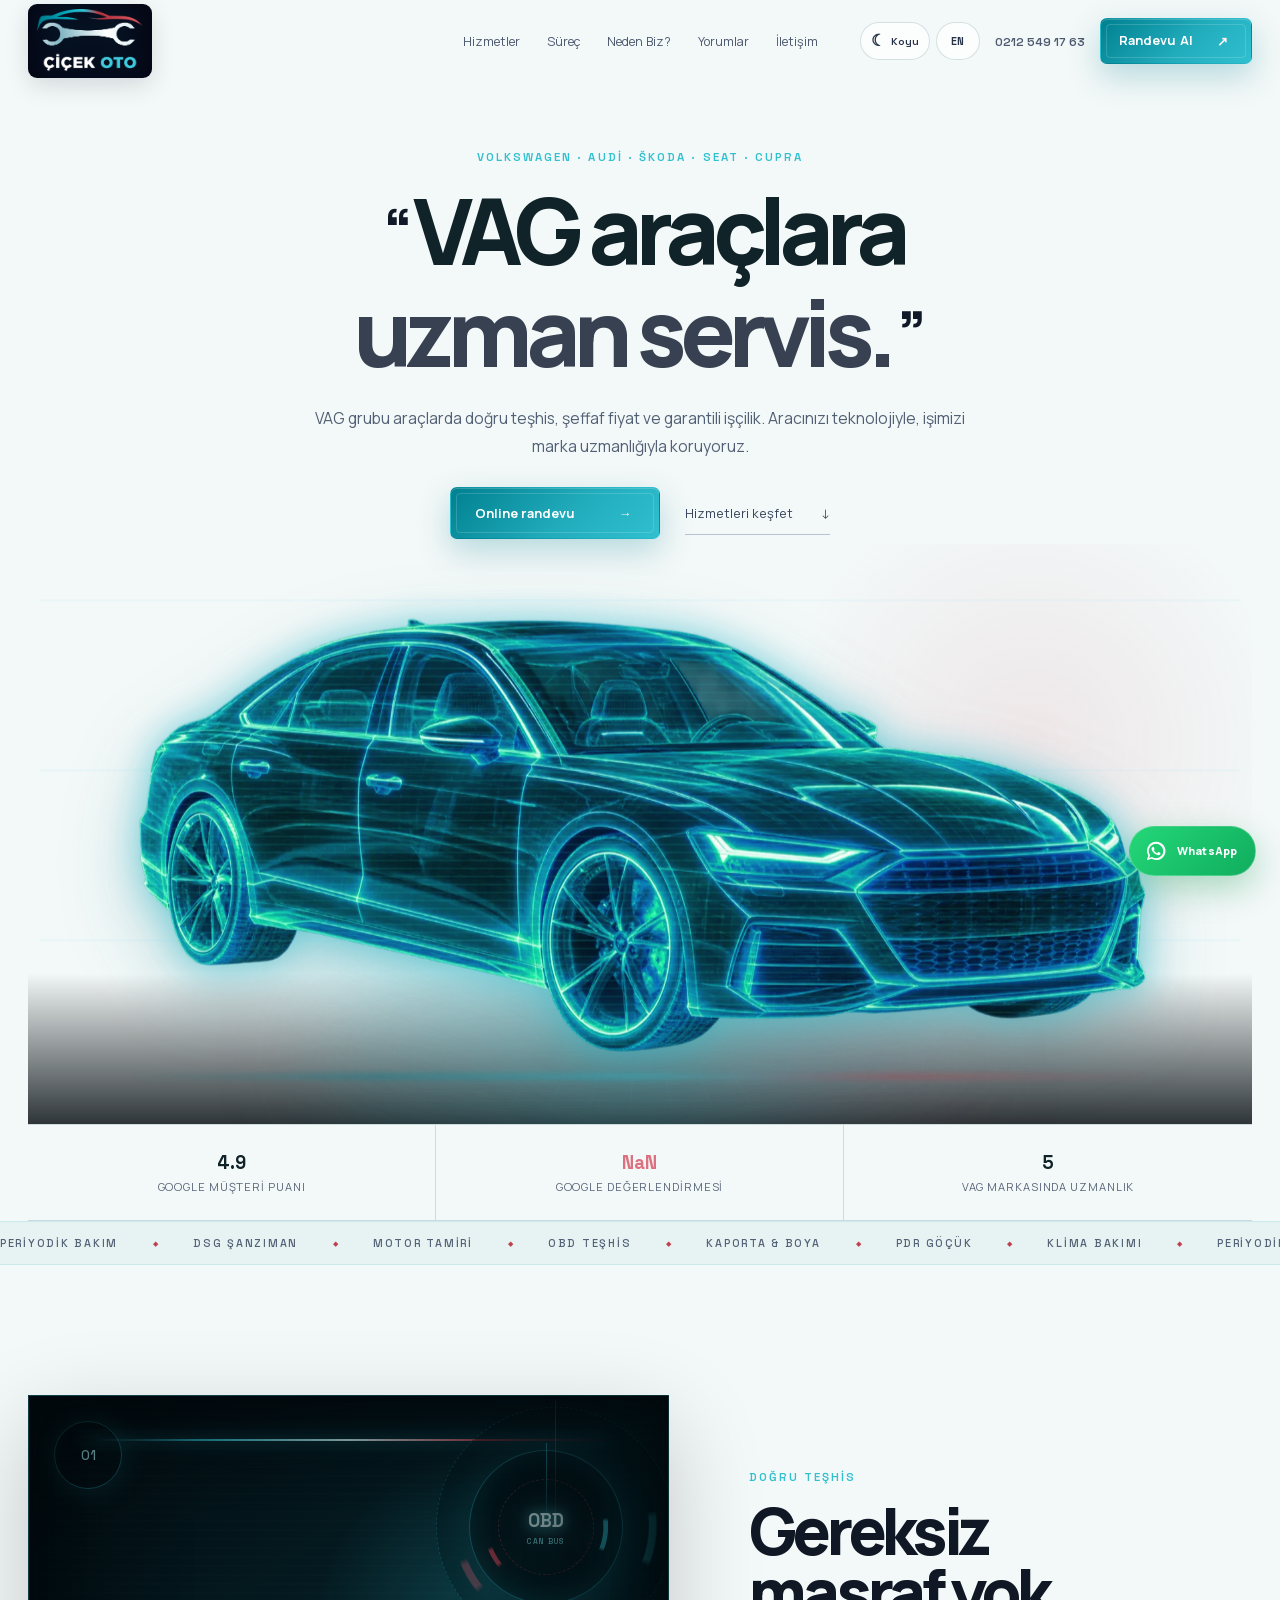
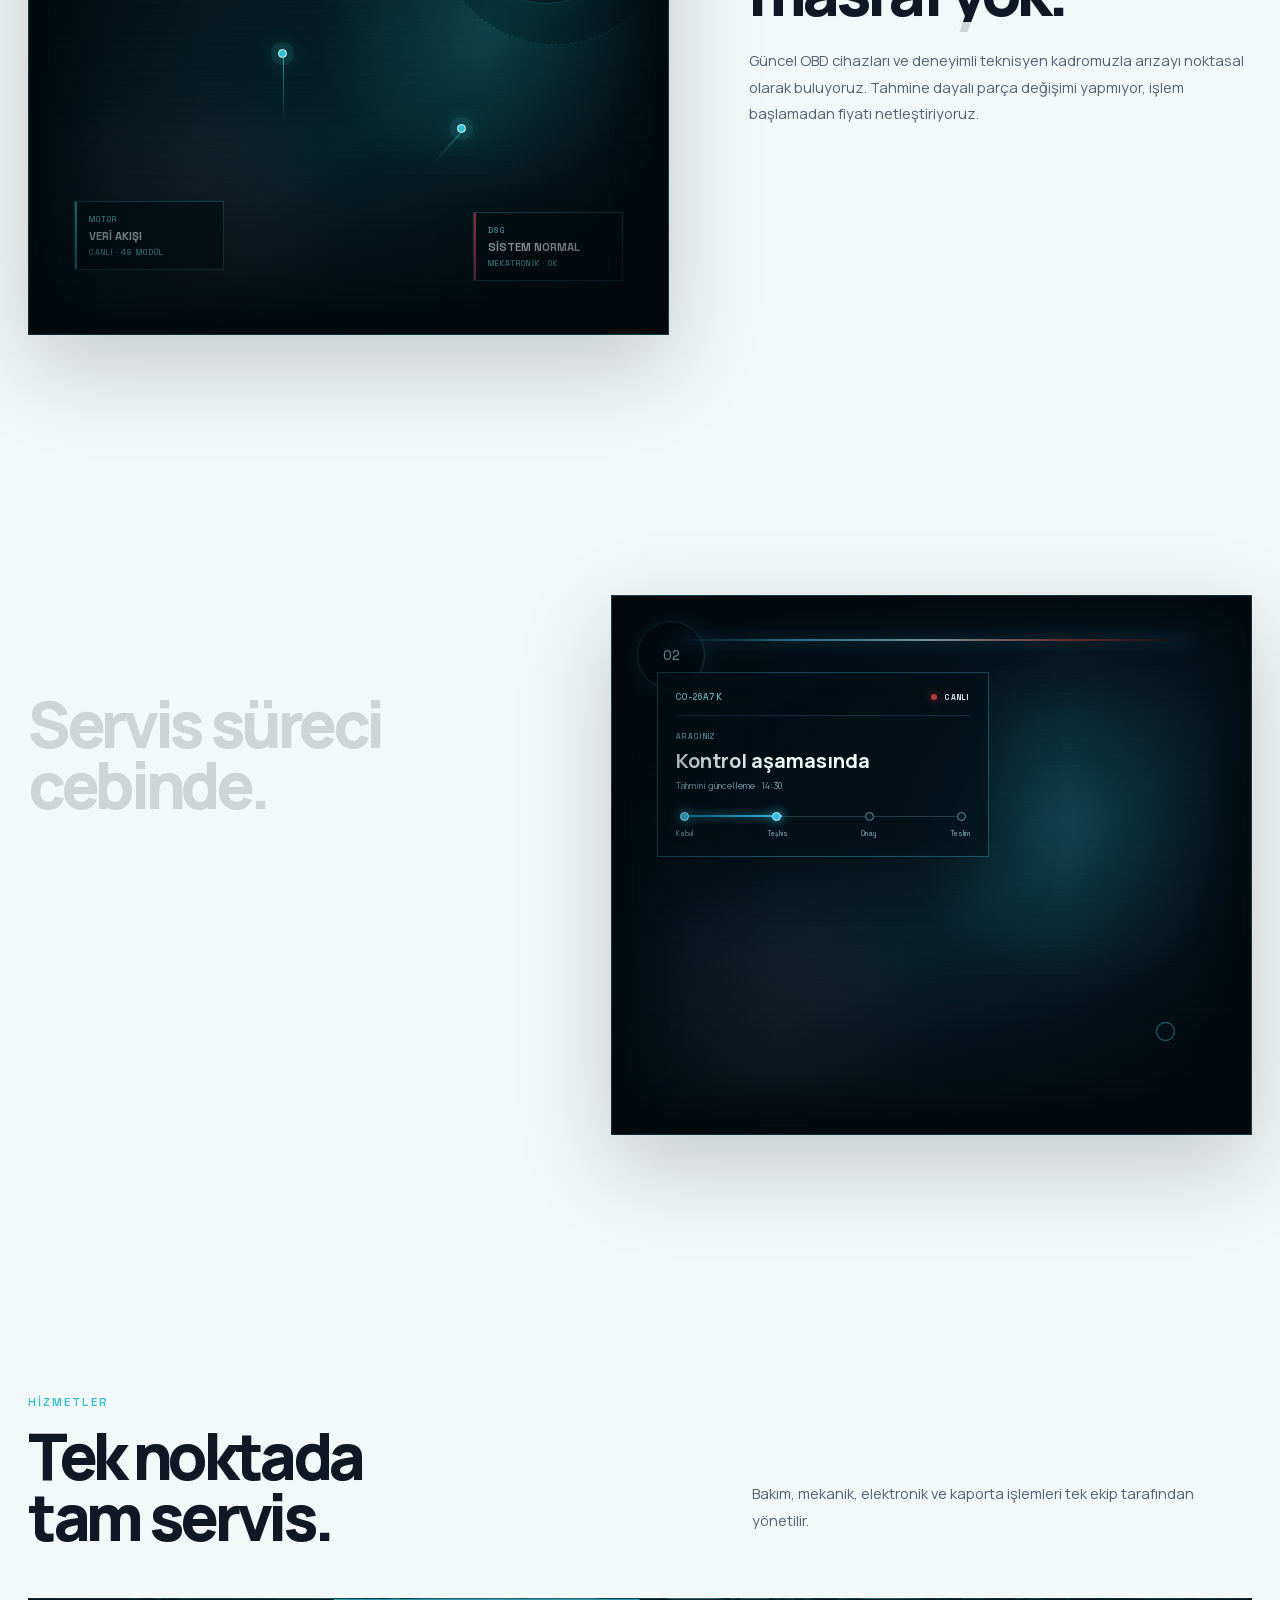
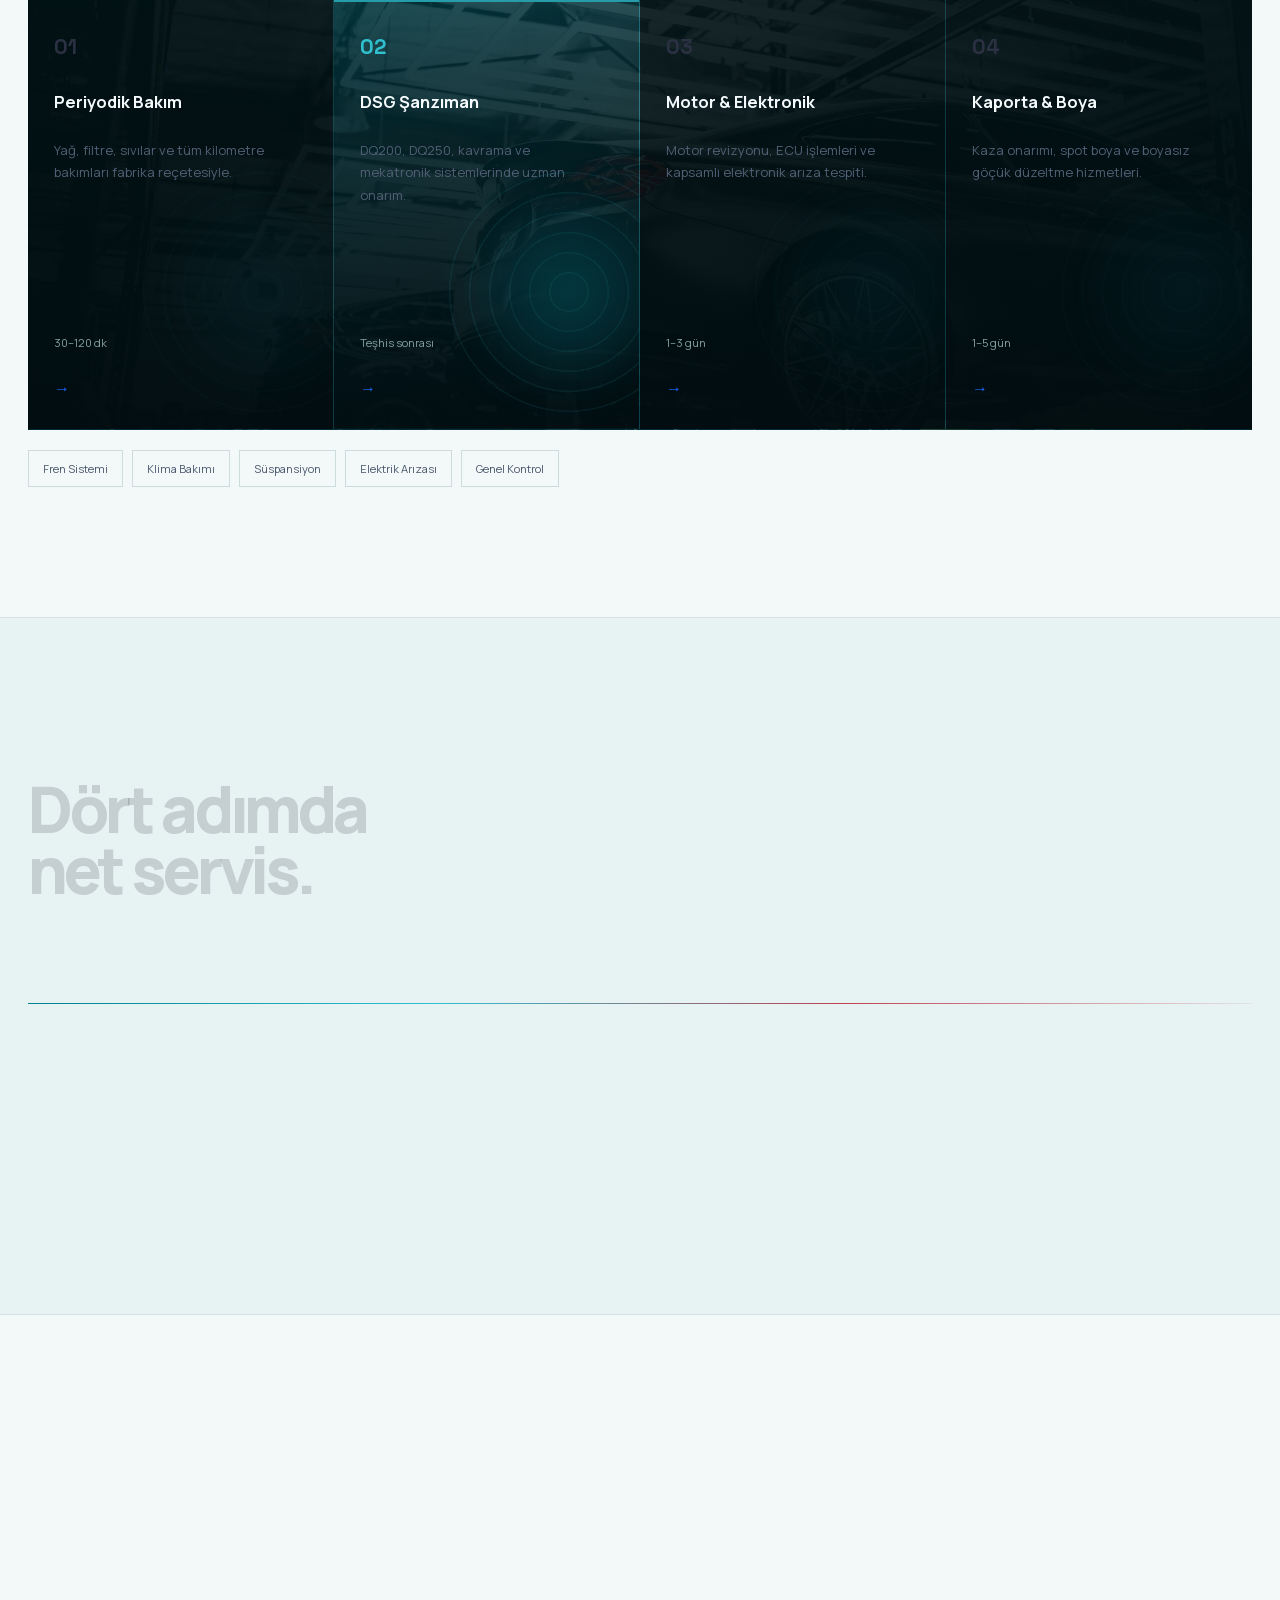
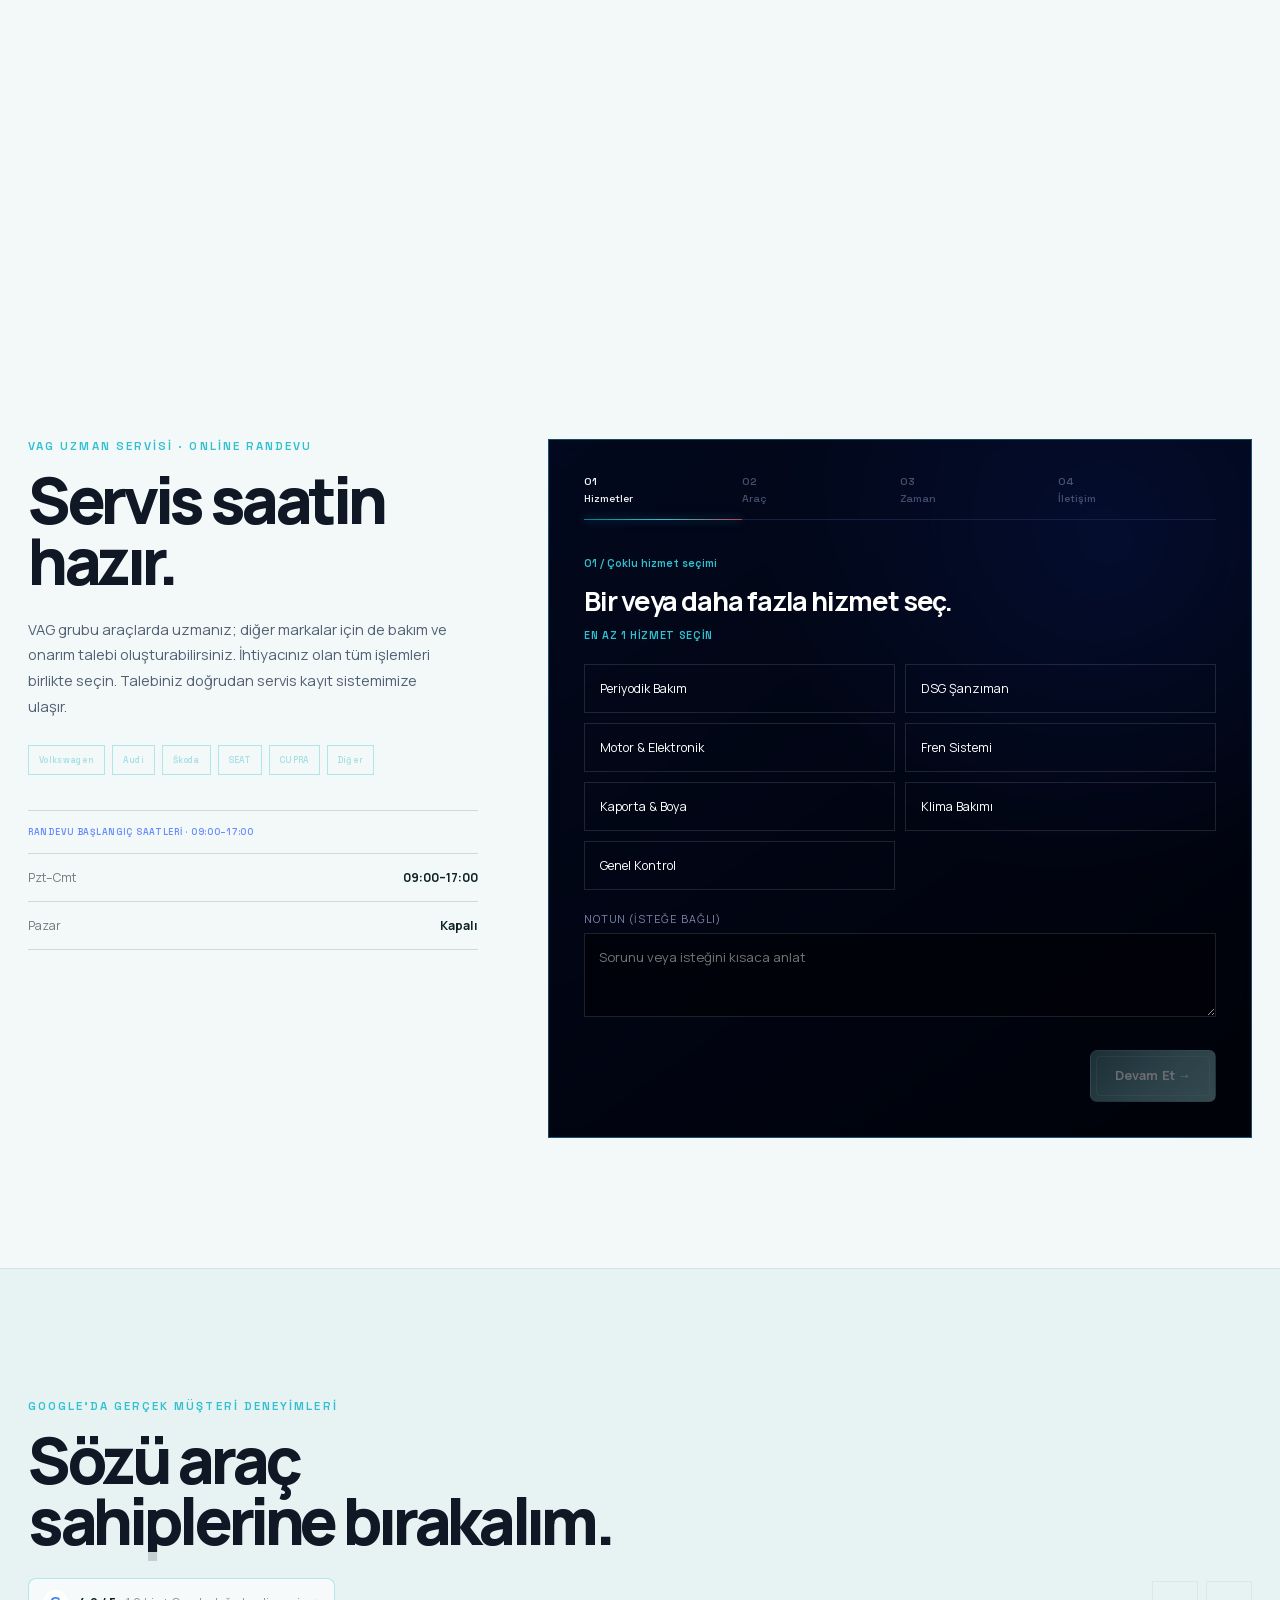
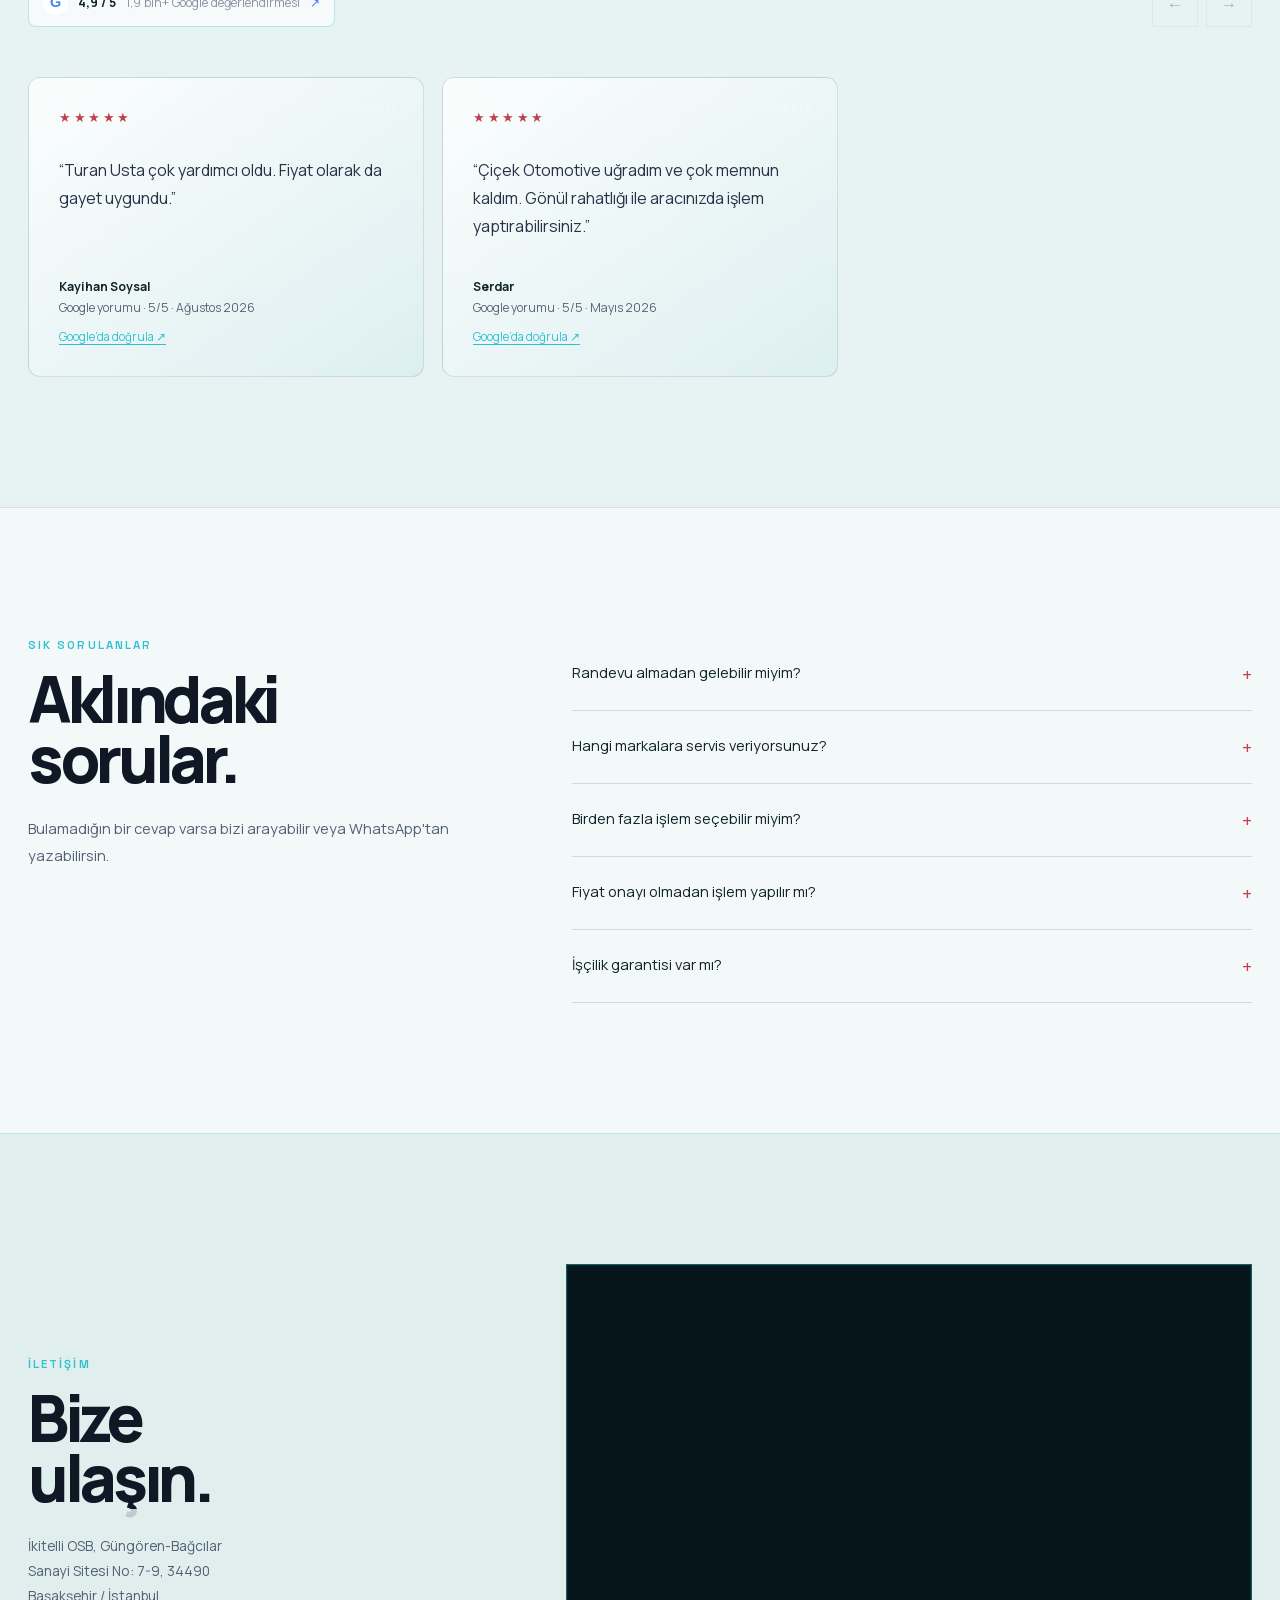
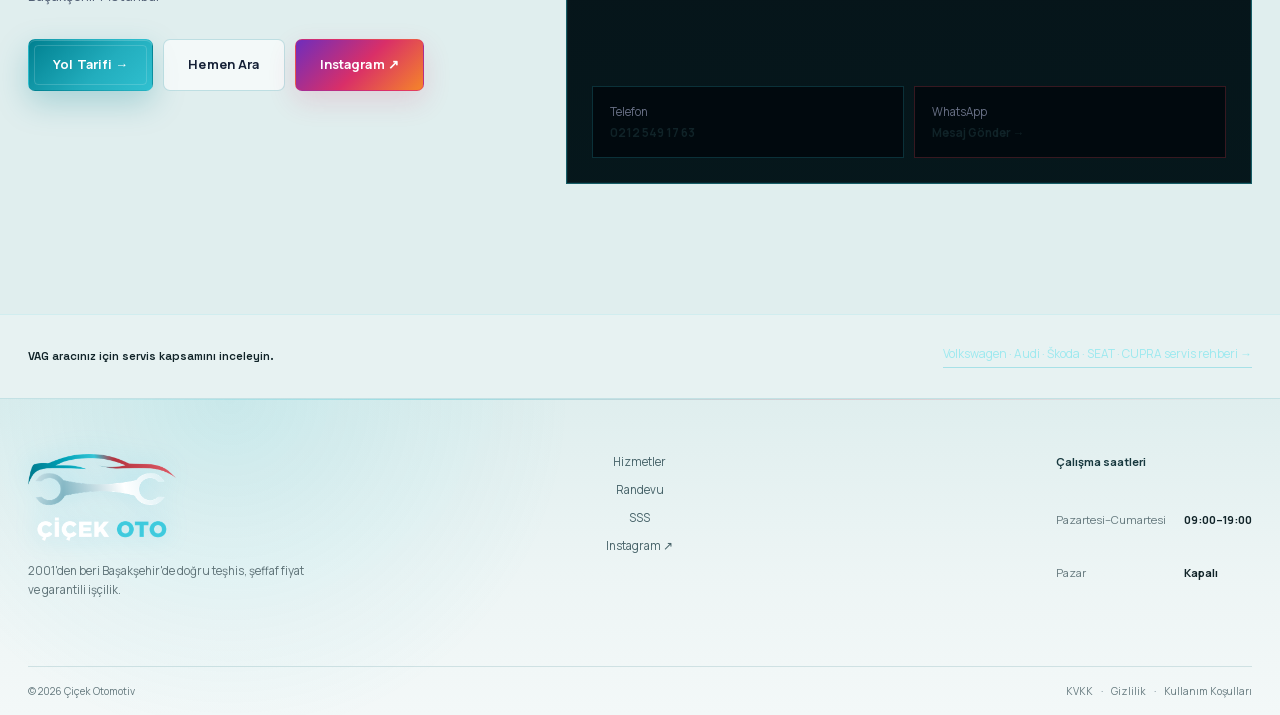
==== commit d9025de6: "Switch production SEO to custom domain" ====
--- a/index.html
+++ b/index.html
@@ -11,9 +11,9 @@
   <meta property="og:type" content="website">
   <meta property="og:locale" content="tr_TR">
   <meta property="og:site_name" content="Çiçek Otomotiv">
-  <meta property="og:url" content="https://cicek-otomotiv.vercel.app/">
-  <meta property="og:image" content="https://cicek-otomotiv.vercel.app/img/real-service-diagnostics.jpg">
-  <meta property="og:image:secure_url" content="https://cicek-otomotiv.vercel.app/img/real-service-diagnostics.jpg">
+  <meta property="og:url" content="https://www.cicekoto.com.tr/">
+  <meta property="og:image" content="https://www.cicekoto.com.tr/img/real-service-diagnostics.jpg">
+  <meta property="og:image:secure_url" content="https://www.cicekoto.com.tr/img/real-service-diagnostics.jpg">
   <meta property="og:image:type" content="image/jpeg">
   <meta property="og:image:width" content="1600">
   <meta property="og:image:height" content="900">
@@ -21,10 +21,10 @@
   <meta name="twitter:card" content="summary_large_image">
   <meta name="twitter:title" content="Başakşehir VAG Özel Servis | Çiçek Otomotiv">
   <meta name="twitter:description" content="VAG araçlar için bakım, DSG ve arıza tespiti. Online randevu oluşturun.">
-  <meta name="twitter:image" content="https://cicek-otomotiv.vercel.app/img/real-service-diagnostics.jpg">
+  <meta name="twitter:image" content="https://www.cicekoto.com.tr/img/real-service-diagnostics.jpg">
   <meta name="twitter:image:alt" content="Çiçek Otomotiv servisinde VAG araç arıza teşhisi">
   <title>Başakşehir VAG Özel Servis | Çiçek Otomotiv</title>
-  <link rel="canonical" href="https://cicek-otomotiv.vercel.app/">
+  <link rel="canonical" href="https://www.cicekoto.com.tr/">
   <link rel="icon" href="/img/favicon.svg?v=3" type="image/svg+xml" sizes="any">
   <link rel="alternate icon" href="/favicon.ico" sizes="16x16 32x32 48x48">
   <link rel="apple-touch-icon" href="/img/apple-touch-icon.png">
@@ -36,7 +36,7 @@
   <script>try{const t=localStorage.getItem('cicekTheme');document.documentElement.dataset.theme=t||((matchMedia('(prefers-color-scheme:light)').matches)?'light':'dark')}catch(e){document.documentElement.dataset.theme='dark'}</script>
   <link rel="stylesheet" href="css/style.css?v=28">
   <link rel="stylesheet" href="css/pages.css?v=2">
-  <script type="application/ld+json">{"@context":"https://schema.org","@graph":[{"@type":"AutoRepair","@id":"https://cicek-otomotiv.vercel.app/#business","name":"Çiçek Otomotiv","alternateName":"Çiçek Oto","description":"Başakşehir'de Volkswagen, Audi, Škoda, SEAT ve CUPRA araçlara bakım, DSG, motor, elektronik arıza tespiti, fren, süspansiyon, klima ve kaporta hizmeti veren VAG uzman özel servis.","url":"https://cicek-otomotiv.vercel.app/","logo":{"@type":"ImageObject","url":"https://cicek-otomotiv.vercel.app/img/cicek-oto-logo.png","width":512,"height":313},"image":{"@type":"ImageObject","url":"https://cicek-otomotiv.vercel.app/img/real-service-diagnostics.jpg","width":1600,"height":900},"telephone":"+902125491763","foundingDate":"2001","priceRange":"₺₺","address":{"@type":"PostalAddress","streetAddress":"İkitelli OSB, Güngören-Bağcılar Sanayi Sitesi No: 7-9","postalCode":"34490","addressLocality":"Başakşehir","addressRegion":"İstanbul","addressCountry":"TR"},"geo":{"@type":"GeoCoordinates","latitude":41.0761444,"longitude":28.7999501},"hasMap":"https://www.google.com/maps?cid=5257164974746644211","sameAs":["https://www.google.com/maps?cid=5257164974746644211","https://www.instagram.com/cicekoto/"],"areaServed":[{"@type":"City","name":"İstanbul"},{"@type":"AdministrativeArea","name":"Başakşehir"},{"@type":"Place","name":"İkitelli"}],"openingHoursSpecification":{"@type":"OpeningHoursSpecification","dayOfWeek":["Monday","Tuesday","Wednesday","Thursday","Friday","Saturday"],"opens":"09:00","closes":"19:00"},"contactPoint":{"@type":"ContactPoint","telephone":"+902125491763","contactType":"customer service","areaServed":"TR","availableLanguage":["Turkish","English","Arabic"]},"knowsAbout":["VAG araç bakımı","DSG şanzıman","OBD arıza teşhisi","Volkswagen servis","Audi servis","Škoda servis","SEAT servis","CUPRA servis"],"hasOfferCatalog":{"@type":"OfferCatalog","name":"Oto servis hizmetleri","itemListElement":[{"@type":"Offer","itemOffered":{"@type":"Service","name":"Periyodik bakım"}},{"@type":"Offer","itemOffered":{"@type":"Service","name":"DSG şanzıman teşhis ve onarım"}},{"@type":"Offer","itemOffered":{"@type":"Service","name":"Motor ve elektronik arıza tespiti"}},{"@type":"Offer","itemOffered":{"@type":"Service","name":"Fren, süspansiyon ve klima bakımı"}},{"@type":"Offer","itemOffered":{"@type":"Service","name":"Kaporta ve boya"}}]},"potentialAction":{"@type":"ReserveAction","target":{"@type":"EntryPoint","urlTemplate":"https://cicek-otomotiv.vercel.app/#randevu","inLanguage":"tr-TR"}}},{"@type":"WebSite","@id":"https://cicek-otomotiv.vercel.app/#website","url":"https://cicek-otomotiv.vercel.app/","name":"Çiçek Otomotiv","alternateName":"Çiçek Oto","publisher":{"@id":"https://cicek-otomotiv.vercel.app/#business"},"inLanguage":"tr-TR"},{"@type":"WebPage","@id":"https://cicek-otomotiv.vercel.app/#webpage","url":"https://cicek-otomotiv.vercel.app/","name":"Başakşehir VAG Özel Servis | Çiçek Otomotiv","description":"Volkswagen, Audi, Škoda, SEAT ve CUPRA için VAG özel servis, periyodik bakım, DSG ve arıza tespiti.","isPartOf":{"@id":"https://cicek-otomotiv.vercel.app/#website"},"about":{"@id":"https://cicek-otomotiv.vercel.app/#business"},"primaryImageOfPage":{"@type":"ImageObject","url":"https://cicek-otomotiv.vercel.app/img/real-service-diagnostics.jpg"},"inLanguage":"tr-TR"},{"@type":"FAQPage","@id":"https://cicek-otomotiv.vercel.app/#sss-sema","isPartOf":{"@id":"https://cicek-otomotiv.vercel.app/#webpage"},"mainEntity":[{"@type":"Question","name":"Randevu almadan gelebilir miyim?","acceptedAnswer":{"@type":"Answer","text":"Gelebilirsiniz; ancak yoğunlukta beklememek için online randevu oluşturmanız önerilir."}},{"@type":"Question","name":"Hangi markalara servis veriyorsunuz?","acceptedAnswer":{"@type":"Answer","text":"Volkswagen, Audi, Škoda, SEAT ve CUPRA araçlara; VAG motor, DSG, elektronik ve platform teknolojilerinde uzman servis verilir."}},{"@type":"Question","name":"Birden fazla işlem seçebilir miyim?","acceptedAnswer":{"@type":"Answer","text":"Evet. Randevu formunda birden fazla bakım veya onarım hizmeti birlikte seçilebilir."}},{"@type":"Question","name":"Fiyat onayı olmadan işlem yapılır mı?","acceptedAnswer":{"@type":"Answer","text":"Hayır. Teşhis sonrası işlem ve fiyat bilgisi iletilir; müşteri onayı olmadan ek işleme başlanmaz."}},{"@type":"Question","name":"İşçilik garantisi var mı?","acceptedAnswer":{"@type":"Answer","text":"Evet. Garanti koşulları yapılan işlemin kapsamına göre işe başlamadan önce yazılı olarak paylaşılır."}}]}]}</script>
+  <script type="application/ld+json">{"@context":"https://schema.org","@graph":[{"@type":"AutoRepair","@id":"https://www.cicekoto.com.tr/#business","name":"Çiçek Otomotiv","alternateName":"Çiçek Oto","description":"Başakşehir'de Volkswagen, Audi, Škoda, SEAT ve CUPRA araçlara bakım, DSG, motor, elektronik arıza tespiti, fren, süspansiyon, klima ve kaporta hizmeti veren VAG uzman özel servis.","url":"https://www.cicekoto.com.tr/","logo":{"@type":"ImageObject","url":"https://www.cicekoto.com.tr/img/cicek-oto-logo.png","width":512,"height":313},"image":{"@type":"ImageObject","url":"https://www.cicekoto.com.tr/img/real-service-diagnostics.jpg","width":1600,"height":900},"telephone":"+902125491763","foundingDate":"2001","priceRange":"₺₺","address":{"@type":"PostalAddress","streetAddress":"İkitelli OSB, Güngören-Bağcılar Sanayi Sitesi No: 7-9","postalCode":"34490","addressLocality":"Başakşehir","addressRegion":"İstanbul","addressCountry":"TR"},"geo":{"@type":"GeoCoordinates","latitude":41.0761444,"longitude":28.7999501},"hasMap":"https://www.google.com/maps?cid=5257164974746644211","sameAs":["https://www.google.com/maps?cid=5257164974746644211","https://www.instagram.com/cicekoto/"],"areaServed":[{"@type":"City","name":"İstanbul"},{"@type":"AdministrativeArea","name":"Başakşehir"},{"@type":"Place","name":"İkitelli"}],"openingHoursSpecification":{"@type":"OpeningHoursSpecification","dayOfWeek":["Monday","Tuesday","Wednesday","Thursday","Friday","Saturday"],"opens":"09:00","closes":"19:00"},"contactPoint":{"@type":"ContactPoint","telephone":"+902125491763","contactType":"customer service","areaServed":"TR","availableLanguage":["Turkish","English","Arabic"]},"knowsAbout":["VAG araç bakımı","DSG şanzıman","OBD arıza teşhisi","Volkswagen servis","Audi servis","Škoda servis","SEAT servis","CUPRA servis"],"hasOfferCatalog":{"@type":"OfferCatalog","name":"Oto servis hizmetleri","itemListElement":[{"@type":"Offer","itemOffered":{"@type":"Service","name":"Periyodik bakım"}},{"@type":"Offer","itemOffered":{"@type":"Service","name":"DSG şanzıman teşhis ve onarım"}},{"@type":"Offer","itemOffered":{"@type":"Service","name":"Motor ve elektronik arıza tespiti"}},{"@type":"Offer","itemOffered":{"@type":"Service","name":"Fren, süspansiyon ve klima bakımı"}},{"@type":"Offer","itemOffered":{"@type":"Service","name":"Kaporta ve boya"}}]},"potentialAction":{"@type":"ReserveAction","target":{"@type":"EntryPoint","urlTemplate":"https://www.cicekoto.com.tr/#randevu","inLanguage":"tr-TR"}}},{"@type":"WebSite","@id":"https://www.cicekoto.com.tr/#website","url":"https://www.cicekoto.com.tr/","name":"Çiçek Otomotiv","alternateName":"Çiçek Oto","publisher":{"@id":"https://www.cicekoto.com.tr/#business"},"inLanguage":"tr-TR"},{"@type":"WebPage","@id":"https://www.cicekoto.com.tr/#webpage","url":"https://www.cicekoto.com.tr/","name":"Başakşehir VAG Özel Servis | Çiçek Otomotiv","description":"Volkswagen, Audi, Škoda, SEAT ve CUPRA için VAG özel servis, periyodik bakım, DSG ve arıza tespiti.","isPartOf":{"@id":"https://www.cicekoto.com.tr/#website"},"about":{"@id":"https://www.cicekoto.com.tr/#business"},"primaryImageOfPage":{"@type":"ImageObject","url":"https://www.cicekoto.com.tr/img/real-service-diagnostics.jpg"},"inLanguage":"tr-TR"},{"@type":"FAQPage","@id":"https://www.cicekoto.com.tr/#sss-sema","isPartOf":{"@id":"https://www.cicekoto.com.tr/#webpage"},"mainEntity":[{"@type":"Question","name":"Randevu almadan gelebilir miyim?","acceptedAnswer":{"@type":"Answer","text":"Gelebilirsiniz; ancak yoğunlukta beklememek için online randevu oluşturmanız önerilir."}},{"@type":"Question","name":"Hangi markalara servis veriyorsunuz?","acceptedAnswer":{"@type":"Answer","text":"Volkswagen, Audi, Škoda, SEAT ve CUPRA araçlara; VAG motor, DSG, elektronik ve platform teknolojilerinde uzman servis verilir."}},{"@type":"Question","name":"Birden fazla işlem seçebilir miyim?","acceptedAnswer":{"@type":"Answer","text":"Evet. Randevu formunda birden fazla bakım veya onarım hizmeti birlikte seçilebilir."}},{"@type":"Question","name":"Fiyat onayı olmadan işlem yapılır mı?","acceptedAnswer":{"@type":"Answer","text":"Hayır. Teşhis sonrası işlem ve fiyat bilgisi iletilir; müşteri onayı olmadan ek işleme başlanmaz."}},{"@type":"Question","name":"İşçilik garantisi var mı?","acceptedAnswer":{"@type":"Answer","text":"Evet. Garanti koşulları yapılan işlemin kapsamına göre işe başlamadan önce yazılı olarak paylaşılır."}}]}]}</script>
 </head>
 <body>
   <a class="skip-link" href="#main">İçeriğe geç</a>
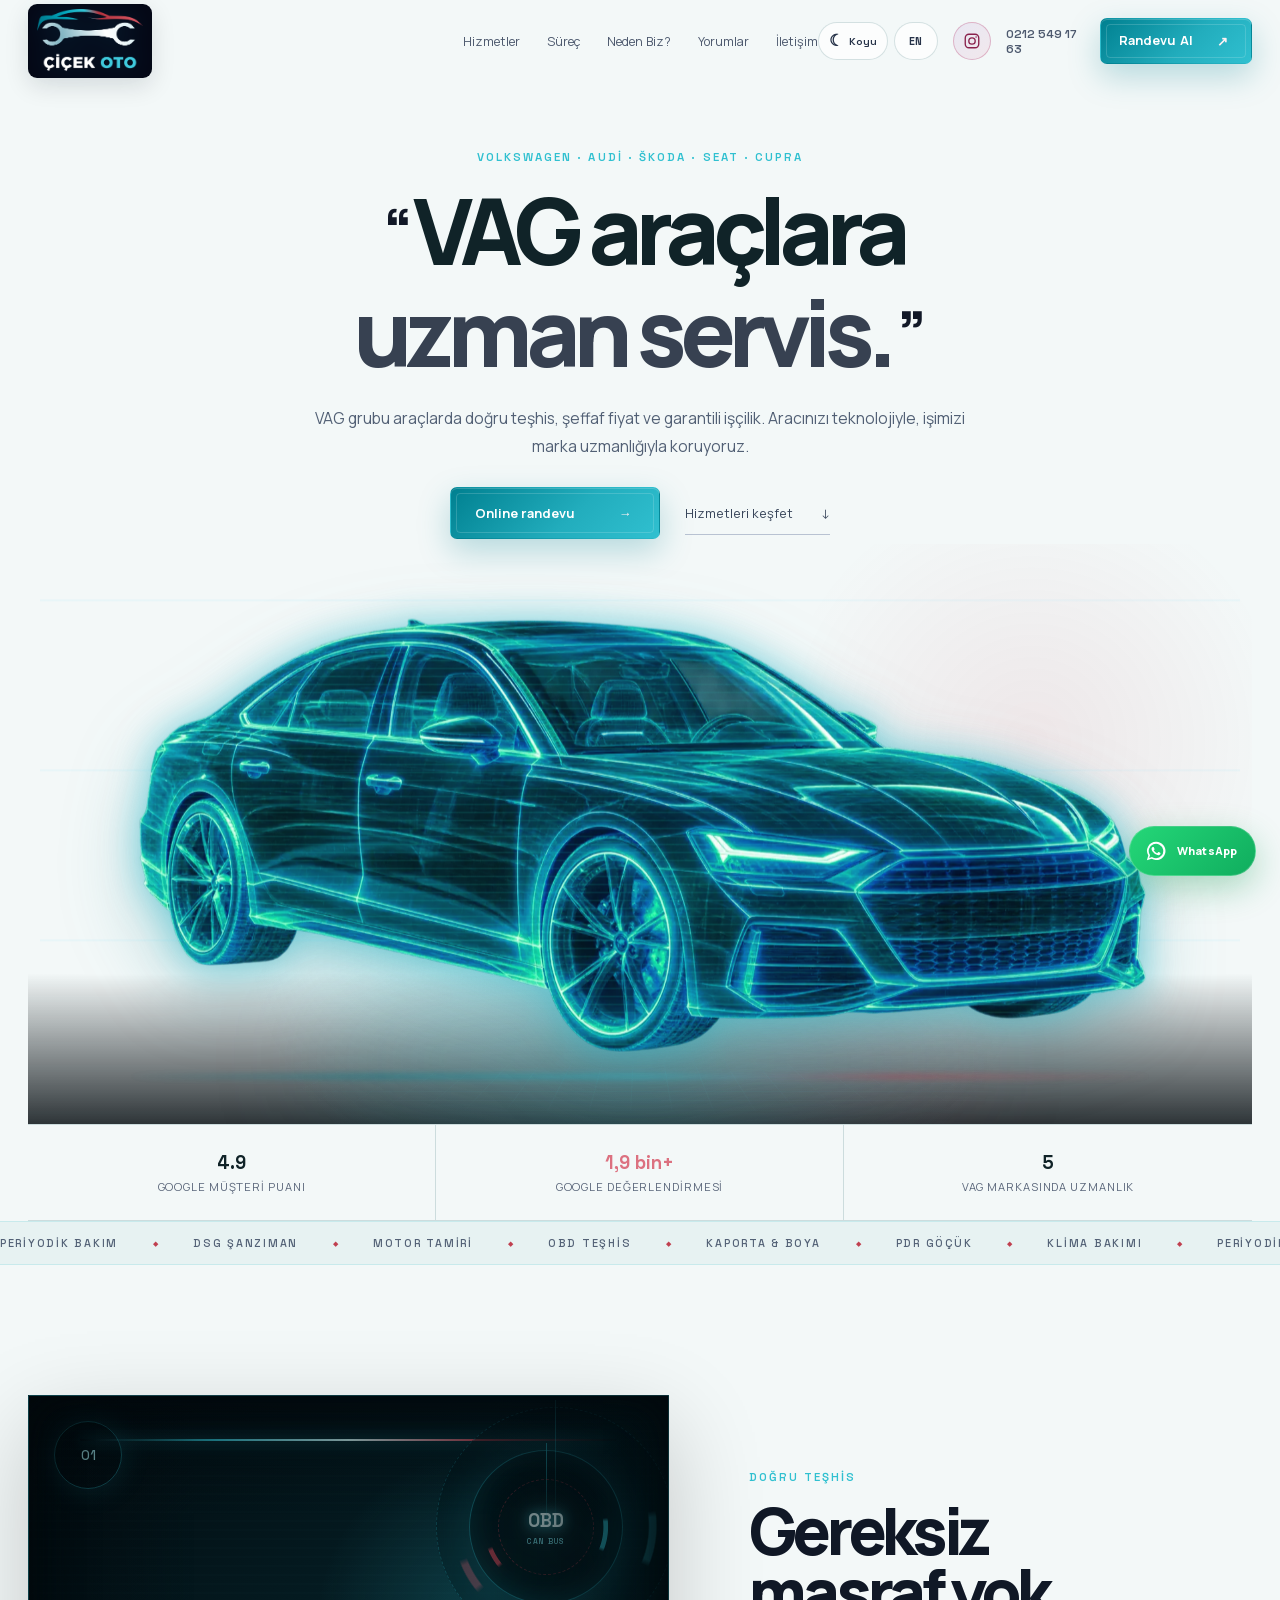
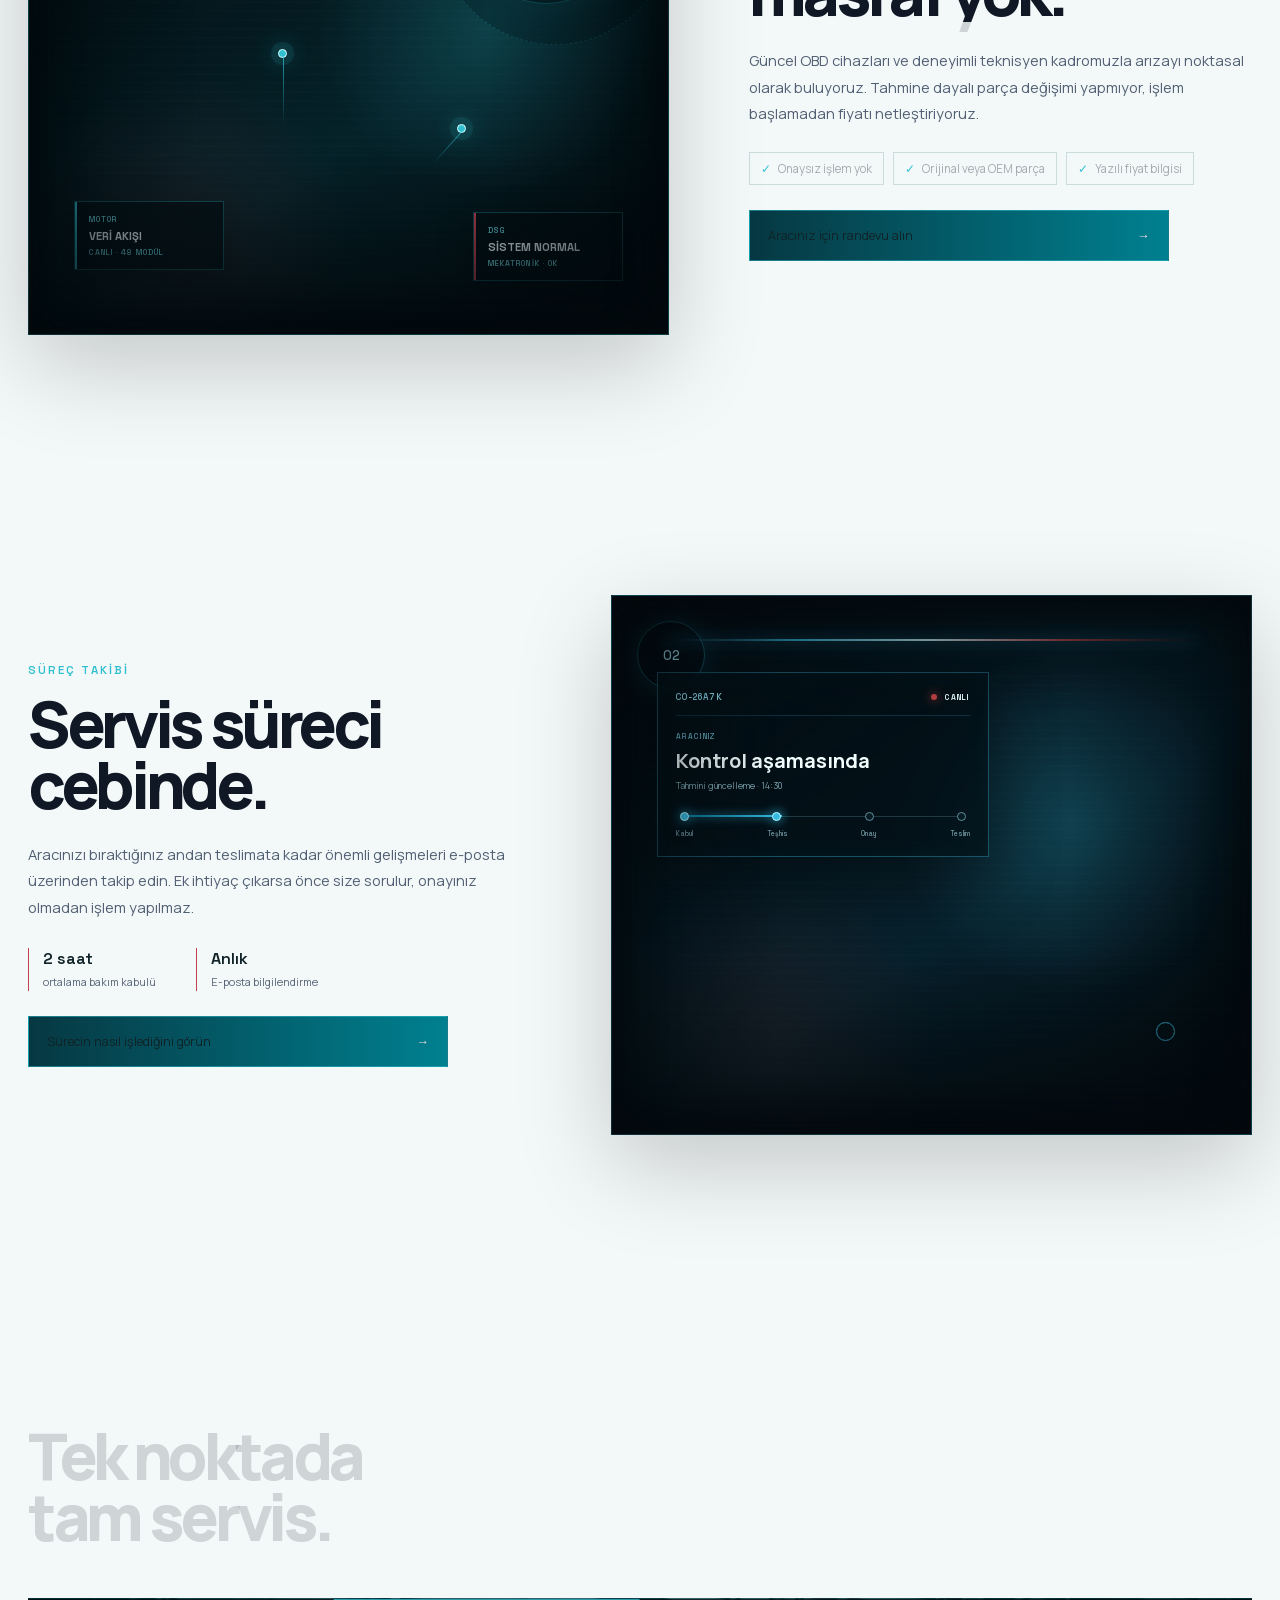
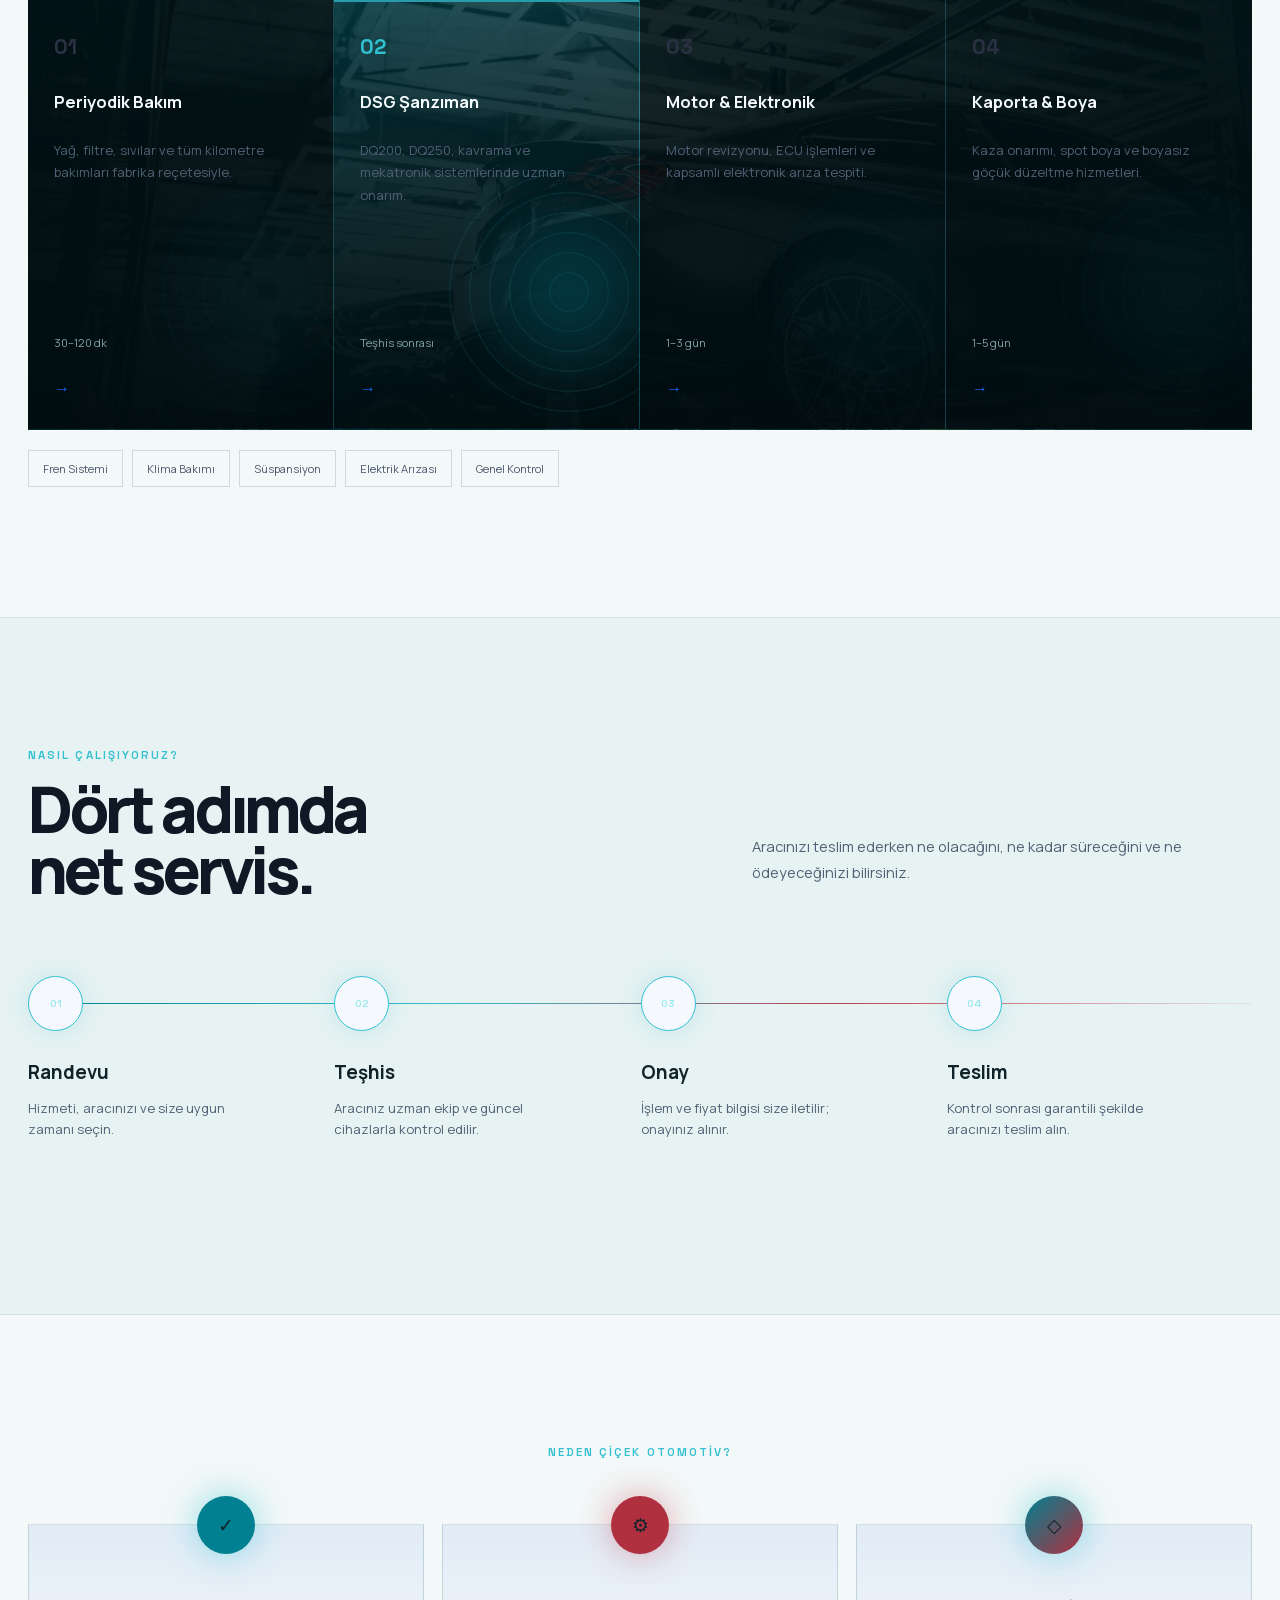
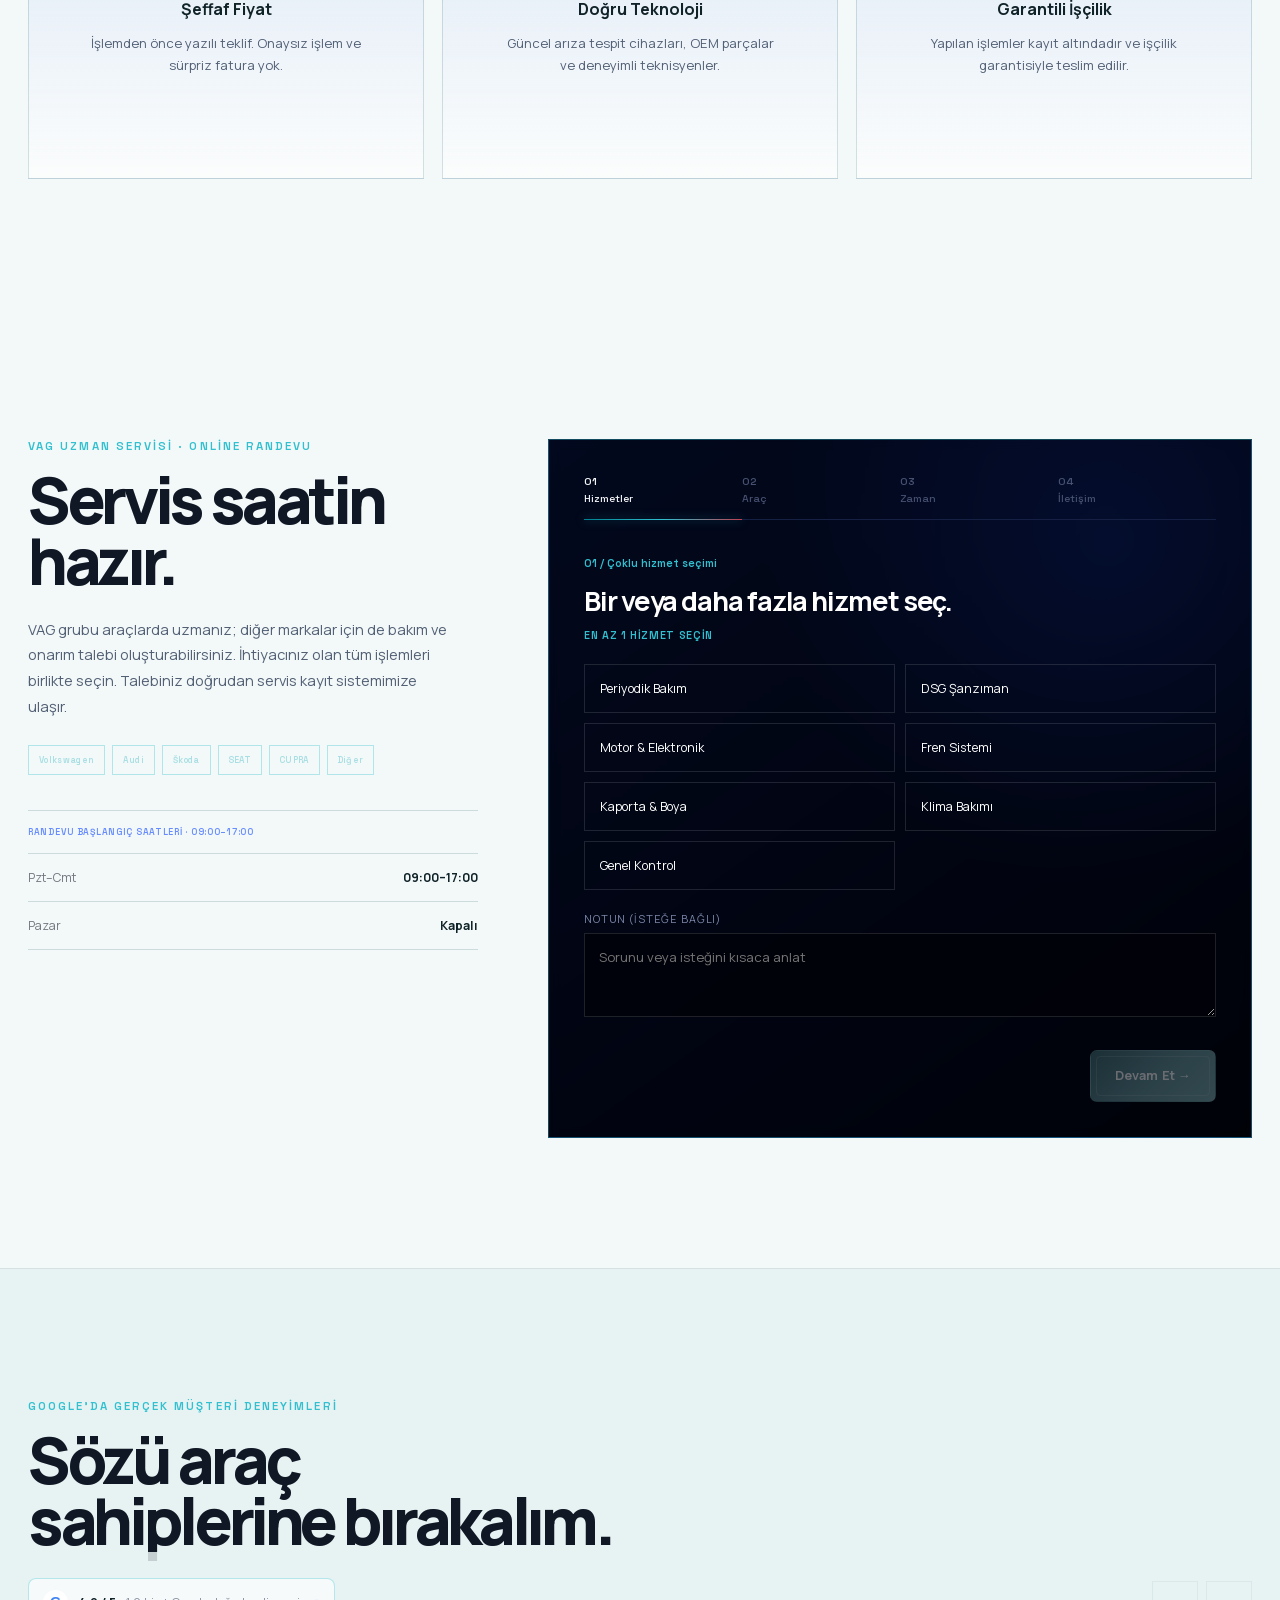
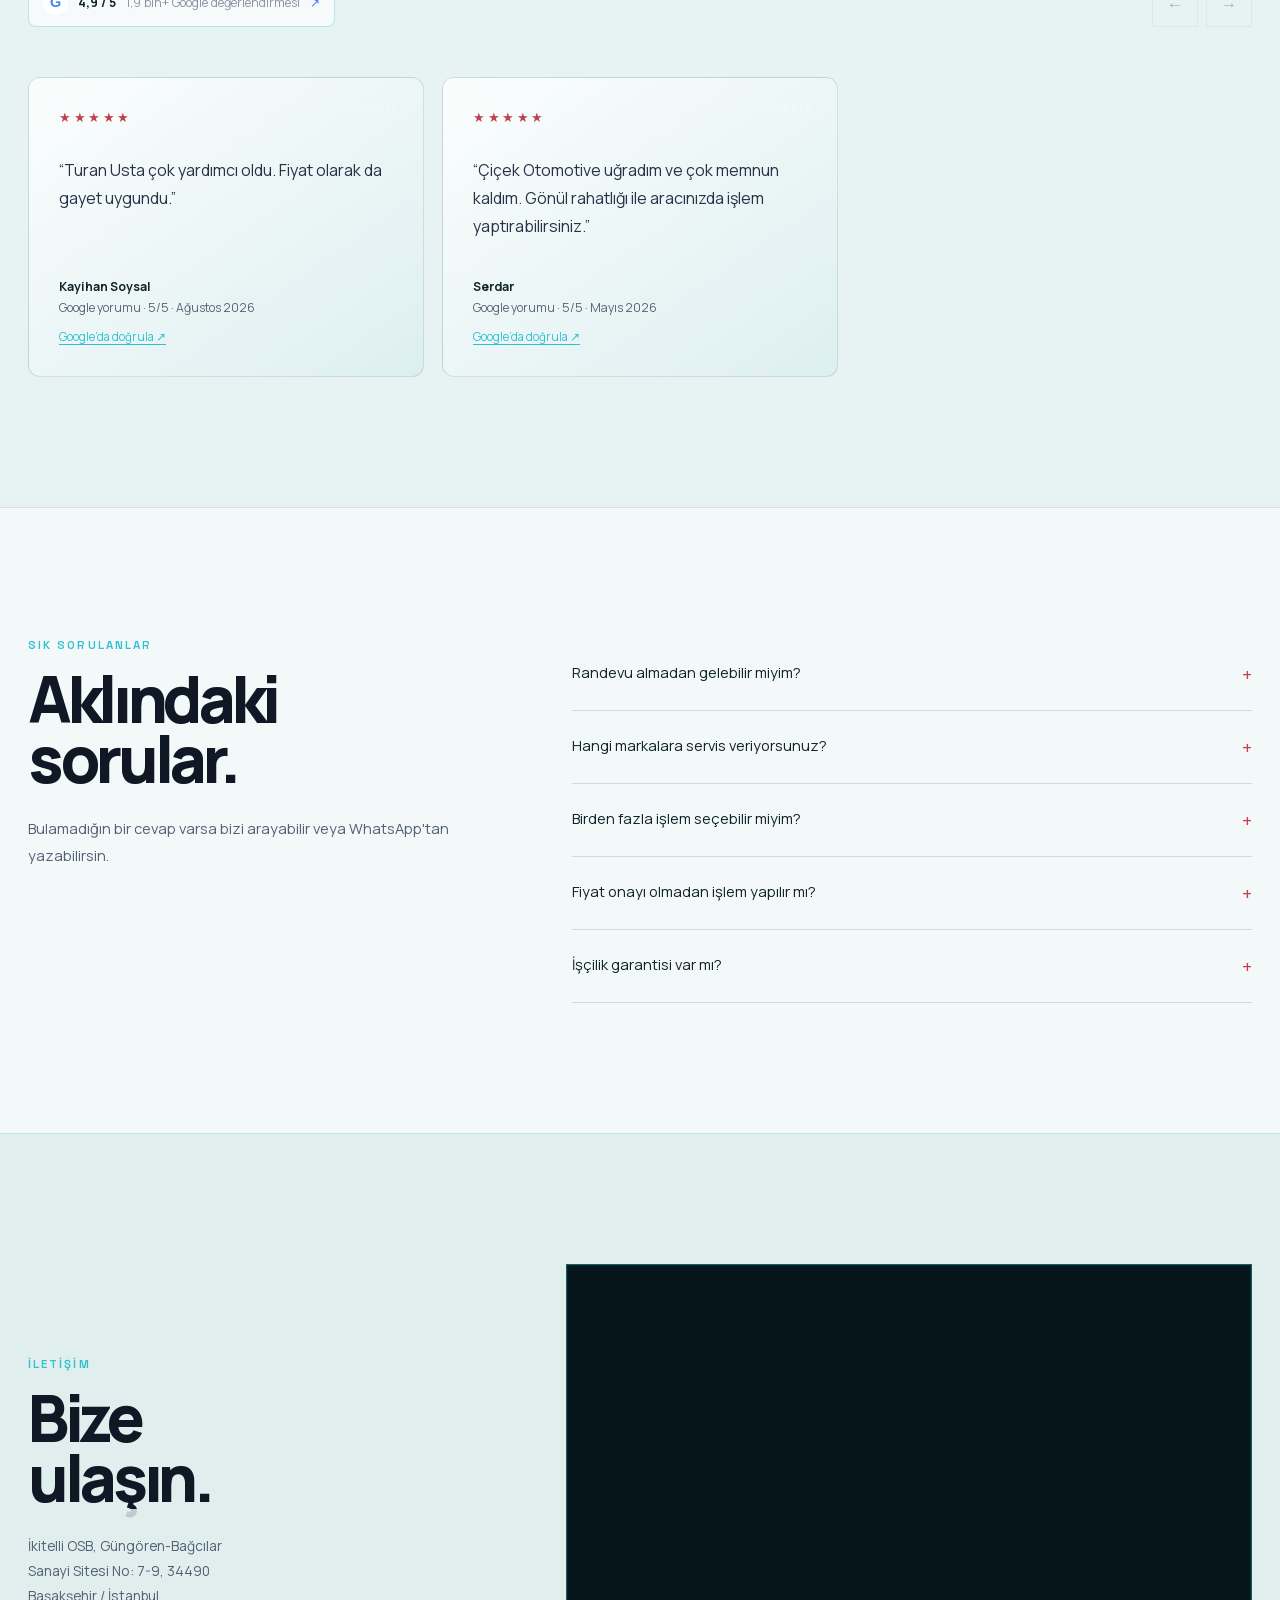
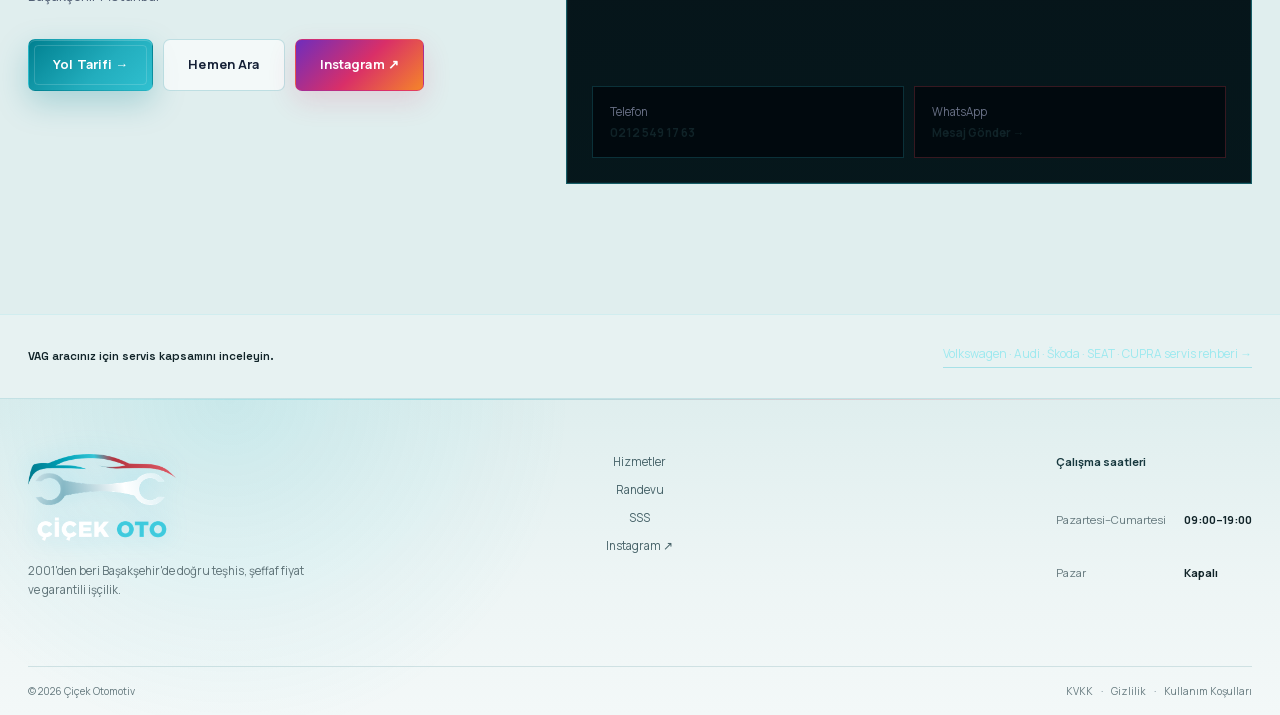
==== commit 7d4aa2d4: "Polish brand titles and header social link" ====
--- a/index.html
+++ b/index.html
@@ -6,11 +6,11 @@
   <meta name="theme-color" content="#000105" id="themeColor">
   <meta name="description" content="Başakşehir Çiçek Otomotiv; Volkswagen, Audi, Škoda, SEAT ve CUPRA için VAG özel servis, periyodik bakım, DSG ve arıza tespiti sunar.">
   <meta name="robots" content="index,follow,max-image-preview:large">
-  <meta property="og:title" content="Başakşehir VAG Özel Servis | Çiçek Otomotiv">
+  <meta property="og:title" content="Başakşehir VAG Özel Servis | Çiçek Oto">
   <meta property="og:description" content="Volkswagen, Audi, Škoda, SEAT ve CUPRA için doğru teşhis, şeffaf fiyat ve online servis randevusu.">
   <meta property="og:type" content="website">
   <meta property="og:locale" content="tr_TR">
-  <meta property="og:site_name" content="Çiçek Otomotiv">
+  <meta property="og:site_name" content="Çiçek Oto">
   <meta property="og:url" content="https://www.cicekoto.com.tr/">
   <meta property="og:image" content="https://www.cicekoto.com.tr/img/real-service-diagnostics.jpg">
   <meta property="og:image:secure_url" content="https://www.cicekoto.com.tr/img/real-service-diagnostics.jpg">
@@ -19,14 +19,14 @@
   <meta property="og:image:height" content="900">
   <meta property="og:image:alt" content="Çiçek Otomotiv servisinde VAG araç arıza teşhisi">
   <meta name="twitter:card" content="summary_large_image">
-  <meta name="twitter:title" content="Başakşehir VAG Özel Servis | Çiçek Otomotiv">
+  <meta name="twitter:title" content="Başakşehir VAG Özel Servis | Çiçek Oto">
   <meta name="twitter:description" content="VAG araçlar için bakım, DSG ve arıza tespiti. Online randevu oluşturun.">
   <meta name="twitter:image" content="https://www.cicekoto.com.tr/img/real-service-diagnostics.jpg">
   <meta name="twitter:image:alt" content="Çiçek Otomotiv servisinde VAG araç arıza teşhisi">
-  <title>Başakşehir VAG Özel Servis | Çiçek Otomotiv</title>
+  <title>Başakşehir VAG Özel Servis | Çiçek Oto</title>
   <link rel="canonical" href="https://www.cicekoto.com.tr/">
-  <link rel="icon" href="/img/favicon.svg?v=3" type="image/svg+xml" sizes="any">
-  <link rel="alternate icon" href="/favicon.ico" sizes="16x16 32x32 48x48">
+  <link rel="icon" href="/img/favicon-32.png?v=4" type="image/png" sizes="32x32">
+  <link rel="icon" href="/img/favicon-16.png?v=4" type="image/png" sizes="16x16">
   <link rel="apple-touch-icon" href="/img/apple-touch-icon.png">
   <link rel="manifest" href="/manifest.json">
 
@@ -34,7 +34,7 @@
   <link rel="preload" as="image" href="/img/optimized/hologram-vag-sedan-v1.webp" fetchpriority="high">
   <link rel="stylesheet" href="css/fonts.css?v=1">
   <script>try{const t=localStorage.getItem('cicekTheme');document.documentElement.dataset.theme=t||((matchMedia('(prefers-color-scheme:light)').matches)?'light':'dark')}catch(e){document.documentElement.dataset.theme='dark'}</script>
-  <link rel="stylesheet" href="css/style.css?v=28">
+  <link rel="stylesheet" href="css/style.css?v=29">
   <link rel="stylesheet" href="css/pages.css?v=2">
   <script type="application/ld+json">{"@context":"https://schema.org","@graph":[{"@type":"AutoRepair","@id":"https://www.cicekoto.com.tr/#business","name":"Çiçek Otomotiv","alternateName":"Çiçek Oto","description":"Başakşehir'de Volkswagen, Audi, Škoda, SEAT ve CUPRA araçlara bakım, DSG, motor, elektronik arıza tespiti, fren, süspansiyon, klima ve kaporta hizmeti veren VAG uzman özel servis.","url":"https://www.cicekoto.com.tr/","logo":{"@type":"ImageObject","url":"https://www.cicekoto.com.tr/img/cicek-oto-logo.png","width":512,"height":313},"image":{"@type":"ImageObject","url":"https://www.cicekoto.com.tr/img/real-service-diagnostics.jpg","width":1600,"height":900},"telephone":"+902125491763","foundingDate":"2001","priceRange":"₺₺","address":{"@type":"PostalAddress","streetAddress":"İkitelli OSB, Güngören-Bağcılar Sanayi Sitesi No: 7-9","postalCode":"34490","addressLocality":"Başakşehir","addressRegion":"İstanbul","addressCountry":"TR"},"geo":{"@type":"GeoCoordinates","latitude":41.0761444,"longitude":28.7999501},"hasMap":"https://www.google.com/maps?cid=5257164974746644211","sameAs":["https://www.google.com/maps?cid=5257164974746644211","https://www.instagram.com/cicekoto/"],"areaServed":[{"@type":"City","name":"İstanbul"},{"@type":"AdministrativeArea","name":"Başakşehir"},{"@type":"Place","name":"İkitelli"}],"openingHoursSpecification":{"@type":"OpeningHoursSpecification","dayOfWeek":["Monday","Tuesday","Wednesday","Thursday","Friday","Saturday"],"opens":"09:00","closes":"19:00"},"contactPoint":{"@type":"ContactPoint","telephone":"+902125491763","contactType":"customer service","areaServed":"TR","availableLanguage":["Turkish","English","Arabic"]},"knowsAbout":["VAG araç bakımı","DSG şanzıman","OBD arıza teşhisi","Volkswagen servis","Audi servis","Škoda servis","SEAT servis","CUPRA servis"],"hasOfferCatalog":{"@type":"OfferCatalog","name":"Oto servis hizmetleri","itemListElement":[{"@type":"Offer","itemOffered":{"@type":"Service","name":"Periyodik bakım"}},{"@type":"Offer","itemOffered":{"@type":"Service","name":"DSG şanzıman teşhis ve onarım"}},{"@type":"Offer","itemOffered":{"@type":"Service","name":"Motor ve elektronik arıza tespiti"}},{"@type":"Offer","itemOffered":{"@type":"Service","name":"Fren, süspansiyon ve klima bakımı"}},{"@type":"Offer","itemOffered":{"@type":"Service","name":"Kaporta ve boya"}}]},"potentialAction":{"@type":"ReserveAction","target":{"@type":"EntryPoint","urlTemplate":"https://www.cicekoto.com.tr/#randevu","inLanguage":"tr-TR"}}},{"@type":"WebSite","@id":"https://www.cicekoto.com.tr/#website","url":"https://www.cicekoto.com.tr/","name":"Çiçek Otomotiv","alternateName":"Çiçek Oto","publisher":{"@id":"https://www.cicekoto.com.tr/#business"},"inLanguage":"tr-TR"},{"@type":"WebPage","@id":"https://www.cicekoto.com.tr/#webpage","url":"https://www.cicekoto.com.tr/","name":"Başakşehir VAG Özel Servis | Çiçek Otomotiv","description":"Volkswagen, Audi, Škoda, SEAT ve CUPRA için VAG özel servis, periyodik bakım, DSG ve arıza tespiti.","isPartOf":{"@id":"https://www.cicekoto.com.tr/#website"},"about":{"@id":"https://www.cicekoto.com.tr/#business"},"primaryImageOfPage":{"@type":"ImageObject","url":"https://www.cicekoto.com.tr/img/real-service-diagnostics.jpg"},"inLanguage":"tr-TR"},{"@type":"FAQPage","@id":"https://www.cicekoto.com.tr/#sss-sema","isPartOf":{"@id":"https://www.cicekoto.com.tr/#webpage"},"mainEntity":[{"@type":"Question","name":"Randevu almadan gelebilir miyim?","acceptedAnswer":{"@type":"Answer","text":"Gelebilirsiniz; ancak yoğunlukta beklememek için online randevu oluşturmanız önerilir."}},{"@type":"Question","name":"Hangi markalara servis veriyorsunuz?","acceptedAnswer":{"@type":"Answer","text":"Volkswagen, Audi, Škoda, SEAT ve CUPRA araçlara; VAG motor, DSG, elektronik ve platform teknolojilerinde uzman servis verilir."}},{"@type":"Question","name":"Birden fazla işlem seçebilir miyim?","acceptedAnswer":{"@type":"Answer","text":"Evet. Randevu formunda birden fazla bakım veya onarım hizmeti birlikte seçilebilir."}},{"@type":"Question","name":"Fiyat onayı olmadan işlem yapılır mı?","acceptedAnswer":{"@type":"Answer","text":"Hayır. Teşhis sonrası işlem ve fiyat bilgisi iletilir; müşteri onayı olmadan ek işleme başlanmaz."}},{"@type":"Question","name":"İşçilik garantisi var mı?","acceptedAnswer":{"@type":"Answer","text":"Evet. Garanti koşulları yapılan işlemin kapsamına göre işe başlamadan önce yazılı olarak paylaşılır."}}]}]}</script>
 </head>
@@ -44,7 +44,7 @@
   <div class="scroll-progress" id="scrollProgress"></div>
   <div class="cursor-glow" id="cursorGlow" aria-hidden="true"></div>
 
-  <header class="site-header" id="siteHeader"><div class="shell nav-shell"><a class="brand" href="#hero" aria-label="Çiçek Otomotiv ana sayfa"><img class="brand-logo" src="img/cicek-oto-logo.png" width="2153" height="1315" alt="Çiçek OTO"></a><nav class="desktop-nav" aria-label="Ana menü"><a href="#hizmetler">Hizmetler</a><a href="#surec">Süreç</a><a href="#neden-biz">Neden Biz?</a><a href="#yorumlar">Yorumlar</a><a href="#iletisim">İletişim</a></nav><div class="nav-actions"><div class="preference-controls" aria-label="Görünüm ve dil"><button class="preference-button" id="themeToggle" type="button" aria-label="Açık temaya geç" aria-pressed="false"><span aria-hidden="true">☼</span><b class="theme-label">Açık</b></button><button class="preference-button language-toggle" id="languageToggle" type="button" aria-label="Switch to English"><b>EN</b></button></div><a class="nav-phone" href="tel:+902125491763">0212 549 17 63</a><a class="button button-blue button-small" href="#randevu">Randevu Al <span>↗</span></a><button class="menu-toggle" id="menuToggle" type="button" aria-label="Menüyü aç" aria-expanded="false"><i></i><i></i></button></div></div><div class="mobile-menu" id="mobileMenu"><nav><a href="#hizmetler">Hizmetler</a><a href="#surec">Servis Süreci</a><a href="#neden-biz">Neden Biz?</a><a href="#yorumlar">Yorumlar</a><a href="#iletisim">İletişim</a><a href="#randevu">Randevu Al</a></nav><div><a href="tel:+902125491763">0212 549 17 63</a><a href="https://wa.me/902125491763" target="_blank" rel="noopener">WhatsApp</a></div></div></header>
+  <header class="site-header" id="siteHeader"><div class="shell nav-shell"><a class="brand" href="#hero" aria-label="Çiçek Oto ana sayfa"><img class="brand-logo" src="img/cicek-oto-logo.png" width="2153" height="1315" alt="Çiçek OTO"></a><nav class="desktop-nav" aria-label="Ana menü"><a href="#hizmetler">Hizmetler</a><a href="#surec">Süreç</a><a href="#neden-biz">Neden Biz?</a><a href="#yorumlar">Yorumlar</a><a href="#iletisim">İletişim</a></nav><div class="nav-actions"><div class="preference-controls" aria-label="Görünüm ve dil"><button class="preference-button" id="themeToggle" type="button" aria-label="Açık temaya geç" aria-pressed="false"><span aria-hidden="true">☼</span><b class="theme-label">Açık</b></button><button class="preference-button language-toggle" id="languageToggle" type="button" aria-label="Switch to English"><b>EN</b></button></div><a class="header-social" href="https://www.instagram.com/cicekoto/" target="_blank" rel="noopener" aria-label="Çiçek Oto Instagram hesabı" title="Instagram"><svg viewBox="0 0 24 24" aria-hidden="true"><rect x="3" y="3" width="18" height="18" rx="5"></rect><circle cx="12" cy="12" r="4.25"></circle><circle cx="17.4" cy="6.7" r="1"></circle></svg></a><a class="nav-phone" href="tel:+902125491763">0212 549 17 63</a><a class="button button-blue button-small" href="#randevu">Randevu Al <span>↗</span></a><button class="menu-toggle" id="menuToggle" type="button" aria-label="Menüyü aç" aria-expanded="false"><i></i><i></i></button></div></div><div class="mobile-menu" id="mobileMenu"><nav><a href="#hizmetler">Hizmetler</a><a href="#surec">Servis Süreci</a><a href="#neden-biz">Neden Biz?</a><a href="#yorumlar">Yorumlar</a><a href="#iletisim">İletişim</a><a href="#randevu">Randevu Al</a></nav><div><a href="tel:+902125491763">0212 549 17 63</a><a href="https://www.instagram.com/cicekoto/" target="_blank" rel="noopener">Instagram</a><a href="https://wa.me/902125491763" target="_blank" rel="noopener">WhatsApp</a></div></div></header>
 
   <main id="main">
     <section class="hero shell" id="hero"><div class="hero-kicker reveal">Volkswagen · Audi · Škoda · SEAT · CUPRA</div><h1 class="hero-title"><span class="line"><i>“</i>VAG araçlara</span><span class="line muted">uzman servis.<i>”</i></span></h1><p class="hero-sub reveal">VAG grubu araçlarda doğru teşhis, şeffaf fiyat ve garantili işçilik. Aracınızı teknolojiyle, işimizi marka uzmanlığıyla koruyoruz.</p><div class="hero-actions reveal"><a class="button button-blue" href="#randevu">Online randevu <span>→</span></a><a class="text-button" href="#hizmetler">Hizmetleri keşfet <span>↓</span></a></div><div class="car-stage" id="carStage" role="img" aria-label="Mavi teşhis ışıkları altında modern VAG grubu hologram otomobil"><div class="holo-grid" aria-hidden="true"></div><div class="holo-car" aria-hidden="true"></div><div class="car-light"></div></div><div class="hero-stats"><div class="stat reveal"><strong data-count="4.9">4.9</strong><span>Google müşteri puanı</span></div><div class="stat reveal"><strong>1,9 bin+</strong><span>Google değerlendirmesi</span></div><div class="stat reveal"><strong data-count="5">5</strong><span>VAG markasında uzmanlık</span></div></div></section>
@@ -76,6 +76,6 @@
 
   <a class="floating-whatsapp" href="https://wa.me/902125491763" target="_blank" rel="noopener" aria-label="WhatsApp'tan yaz"><b aria-hidden="true"><svg viewBox="0 0 24 24"><path d="M12.04 2a9.83 9.83 0 0 0-8.42 14.91L2.05 22l5.22-1.52A9.95 9.95 0 1 0 12.04 2Zm0 17.91a8.06 8.06 0 0 1-4.11-1.13l-.29-.17-3.1.9.92-3.01-.19-.31a7.91 7.91 0 1 1 6.77 3.72Zm4.4-5.92c-.24-.12-1.43-.7-1.65-.78-.22-.08-.38-.12-.54.12-.16.24-.62.78-.76.94-.14.16-.28.18-.52.06-.24-.12-1.01-.37-1.93-1.19a7.23 7.23 0 0 1-1.34-1.67c-.14-.24-.02-.37.1-.49.11-.11.24-.28.36-.42.12-.14.16-.24.24-.4.08-.16.04-.3-.02-.42-.06-.12-.54-1.3-.74-1.78-.2-.47-.4-.4-.54-.41h-.46c-.16 0-.42.06-.64.3-.22.24-.84.82-.84 2s.86 2.32.98 2.48c.12.16 1.69 2.58 4.09 3.62.57.25 1.02.39 1.37.5.58.18 1.1.16 1.51.1.46-.07 1.43-.58 1.63-1.15.2-.56.2-1.05.14-1.15-.06-.1-.22-.16-.46-.28Z"/></svg></b><span>WhatsApp</span></a><button class="to-top" id="toTop" type="button" aria-label="Sayfanın başına dön">↑</button><nav class="mobile-dock" aria-label="Mobil hızlı erişim"><a href="tel:+902125491763"><b>☎</b><span>Ara</span></a><a class="primary" href="#randevu"><b>＋</b><span>Randevu</span></a><a href="https://wa.me/902125491763" target="_blank" rel="noopener"><b>◔</b><span>WhatsApp</span></a></nav>
   <dialog class="success-dialog" id="successDialog"><button class="dialog-close" id="dialogClose" aria-label="Kapat">×</button><div class="success-mark">✓</div><small>RANDEVU TALEBİ</small><h2>Talebin alındı.</h2><p id="successText">Randevunu kontrol edip en kısa sürede sana dönüş yapacağız.</p><div class="reference-code"><span>Takip kodu</span><b id="referenceCode">—</b></div><div class="dialog-actions"><a class="button button-blue" id="successWhatsapp" href="#" target="_blank" rel="noopener">WhatsApp'ta Aç</a><button class="button button-ghost" id="dialogDone">Tamam</button></div></dialog>
-  <script src="js/main.js?v=30" defer></script>
+  <script src="js/main.js?v=31" defer></script>
 </body>
 </html>
--- a/css/style.css
+++ b/css/style.css
@@ -304,3 +304,13 @@
   body.booking-in-view .mobile-dock{transform:translateY(calc(100% + 24px));opacity:0;pointer-events:none}
   .review-manual::before{right:18px;top:20px}
 }
+
+/* Header social shortcut */
+.header-social{width:38px;height:38px;flex:0 0 38px;display:grid;place-items:center;border:1px solid rgba(229,75,97,.38);border-radius:999px;color:#f6f8fb;background:linear-gradient(145deg,rgba(111,45,189,.2),rgba(217,47,104,.13) 58%,rgba(245,133,41,.12));transition:transform .25s,border-color .25s,background .25s,box-shadow .25s}
+.header-social svg{width:18px;height:18px;fill:none;stroke:currentColor;stroke-width:1.8}
+.header-social svg circle:last-child{fill:currentColor;stroke:none}
+.header-social:hover{transform:translateY(-2px);border-color:rgba(245,133,41,.72);background:linear-gradient(135deg,#6f2dbd,#d92f68 56%,#f58529);box-shadow:0 10px 24px rgba(217,47,104,.24)}
+.header-social:focus-visible{outline:2px solid var(--brand-teal);outline-offset:3px}
+html[data-theme="light"] .header-social{color:#8a214c;background:linear-gradient(145deg,rgba(111,45,189,.08),rgba(217,47,104,.08));border-color:rgba(177,37,92,.28)}
+html[data-theme="light"] .header-social:hover{color:#fff}
+@media(max-width:620px){.header-social{width:36px;height:36px;flex-basis:36px}.header-social svg{width:17px;height:17px}}
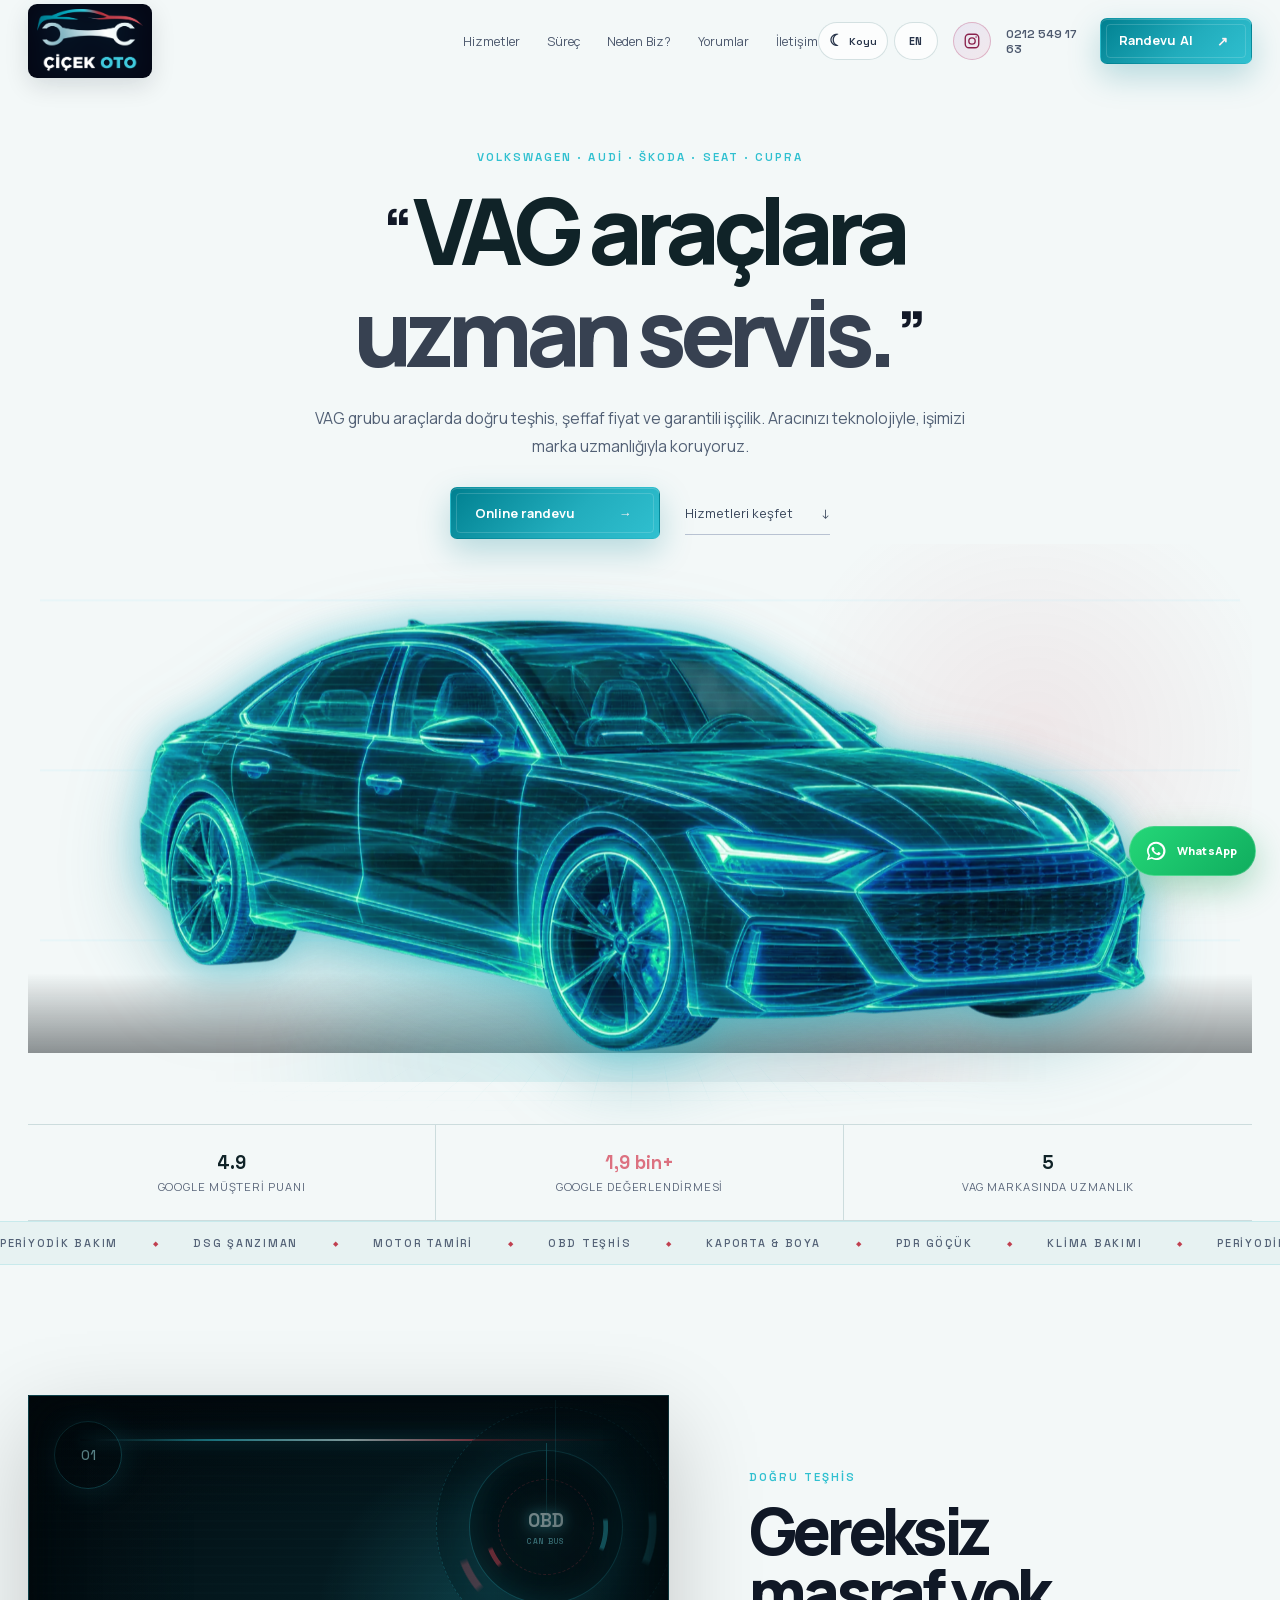
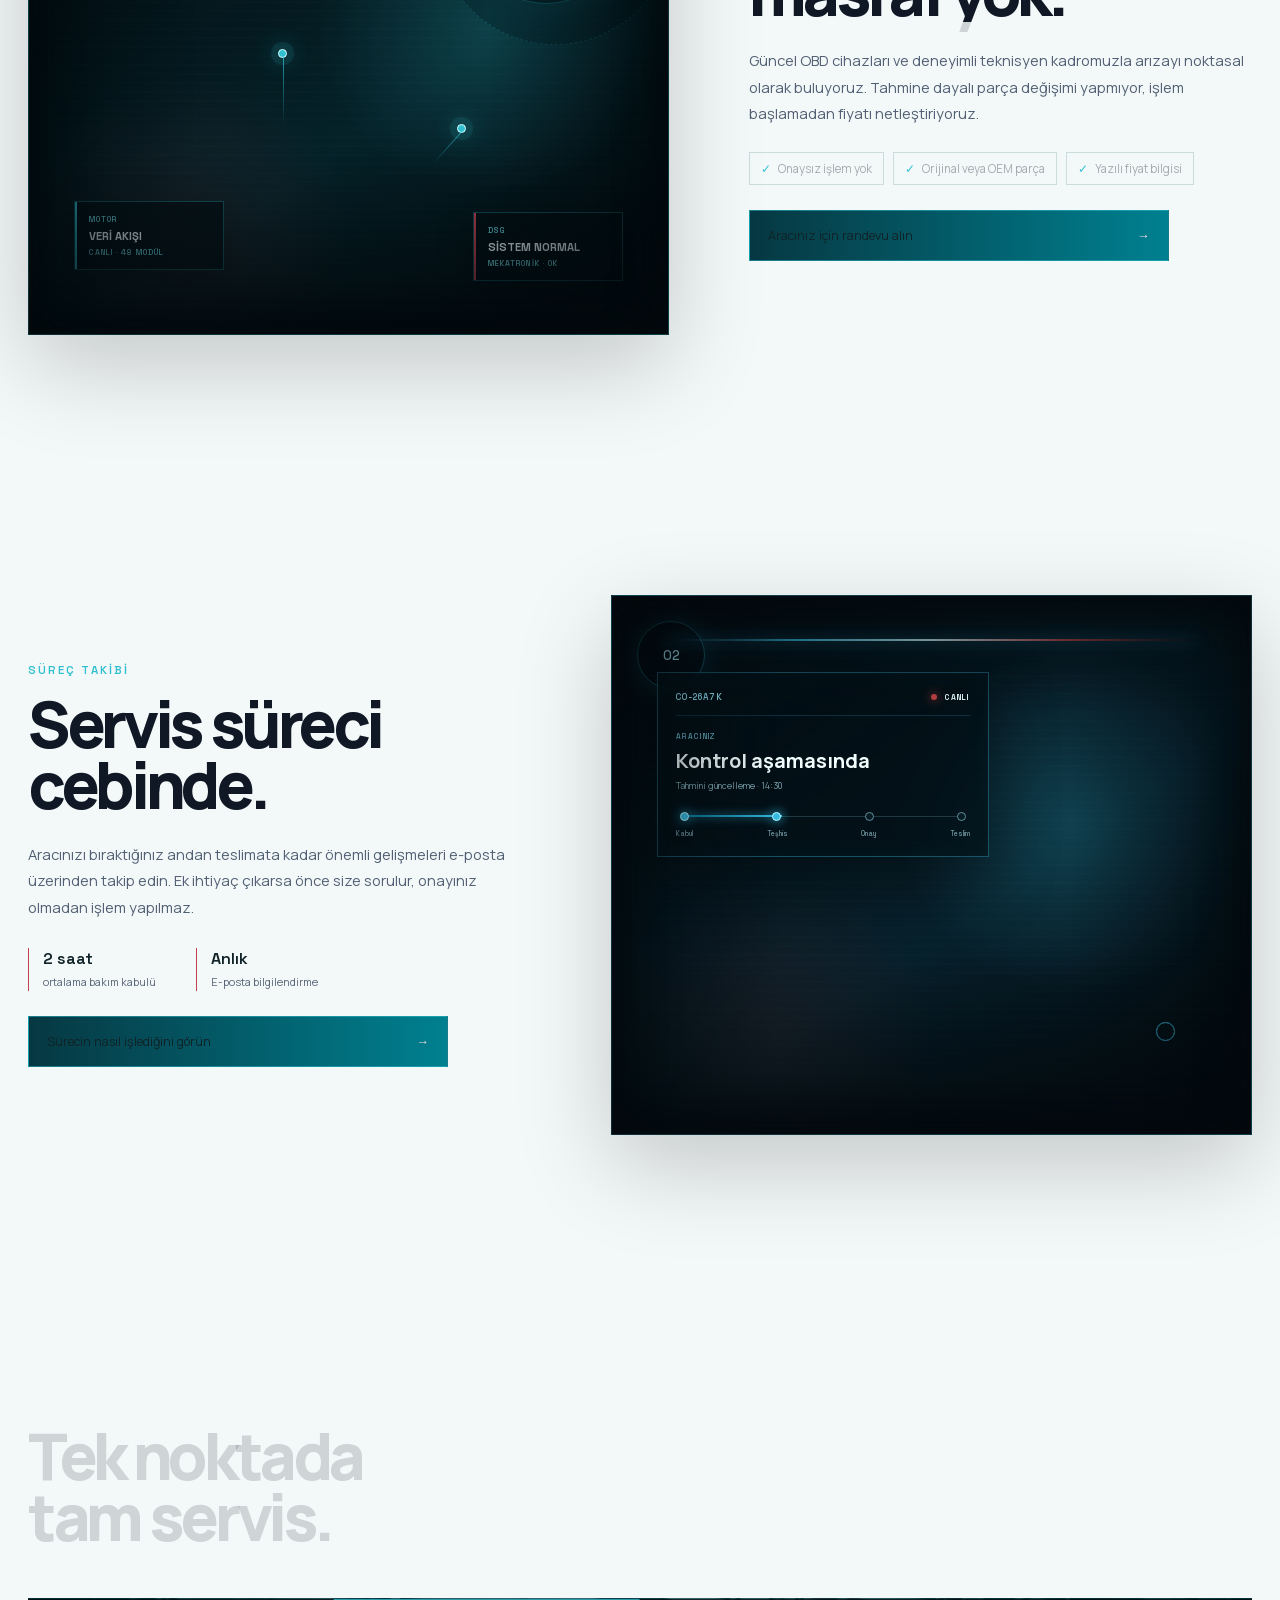
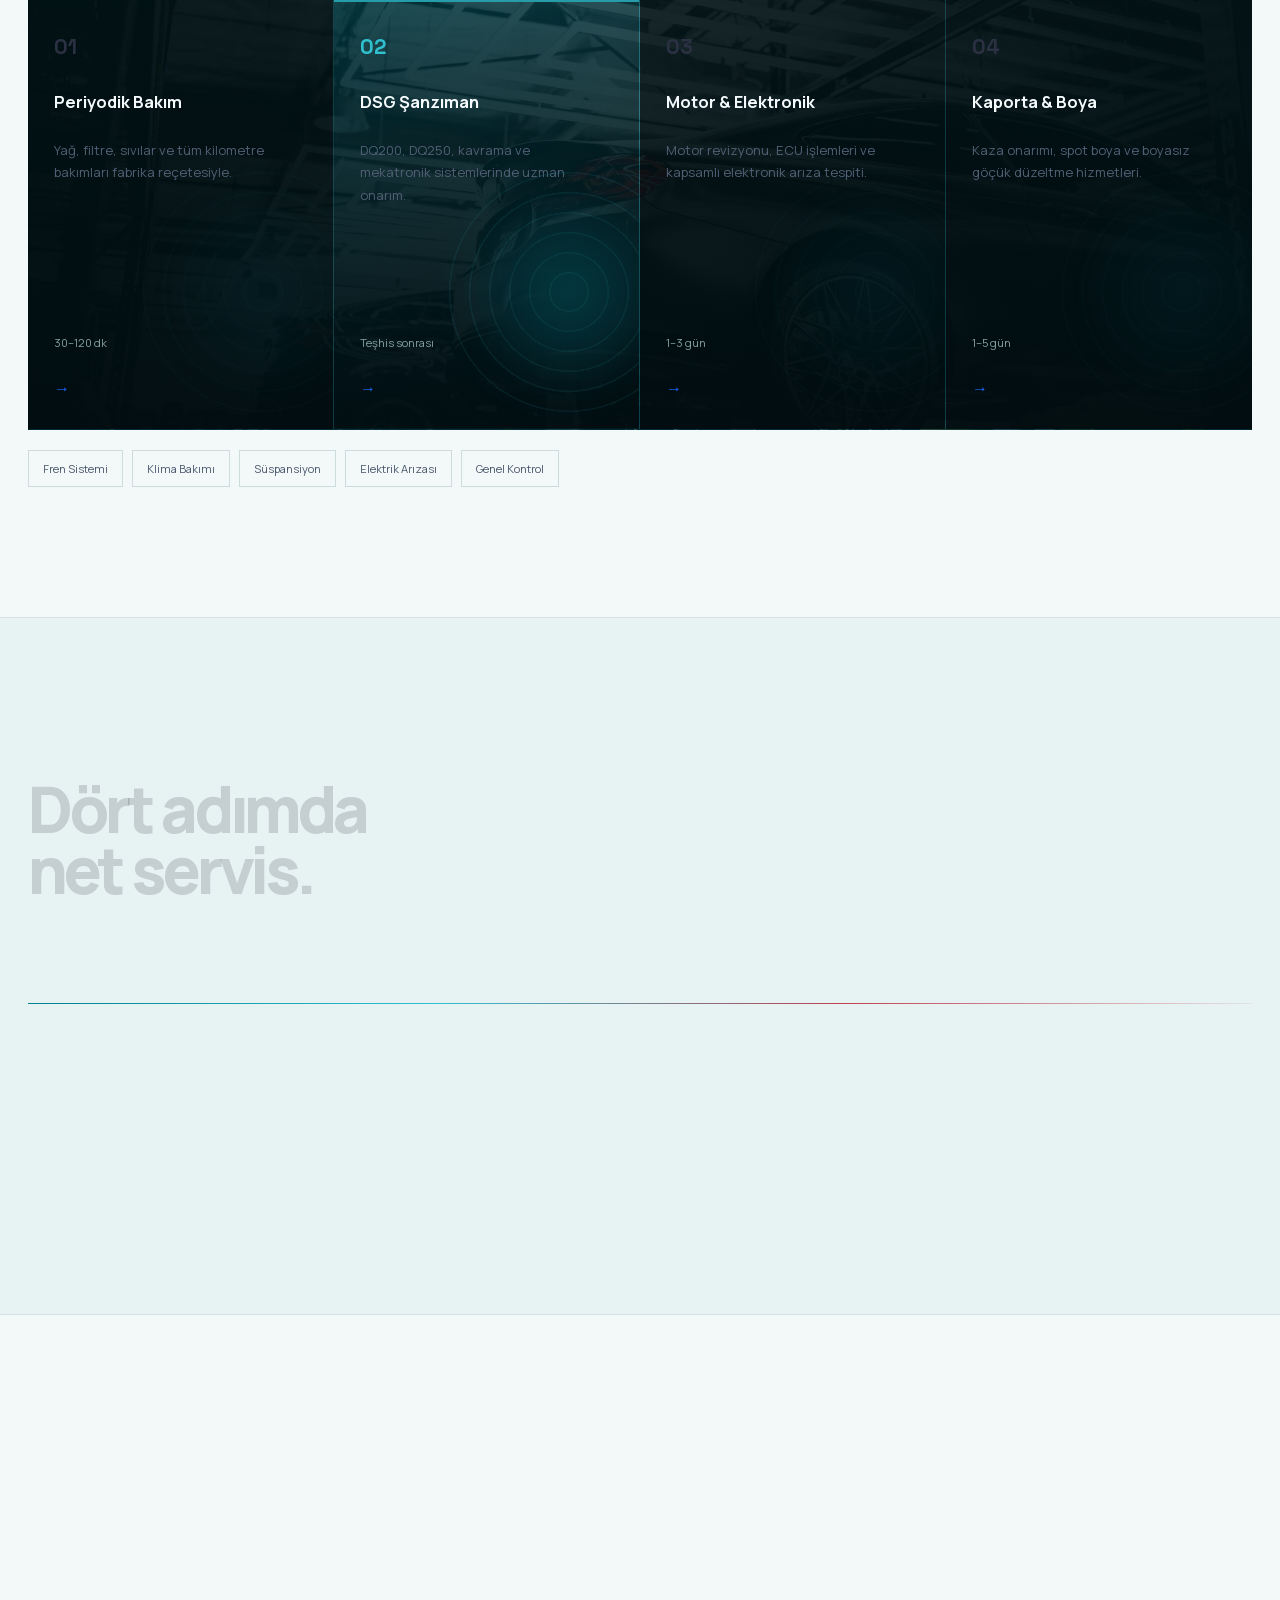
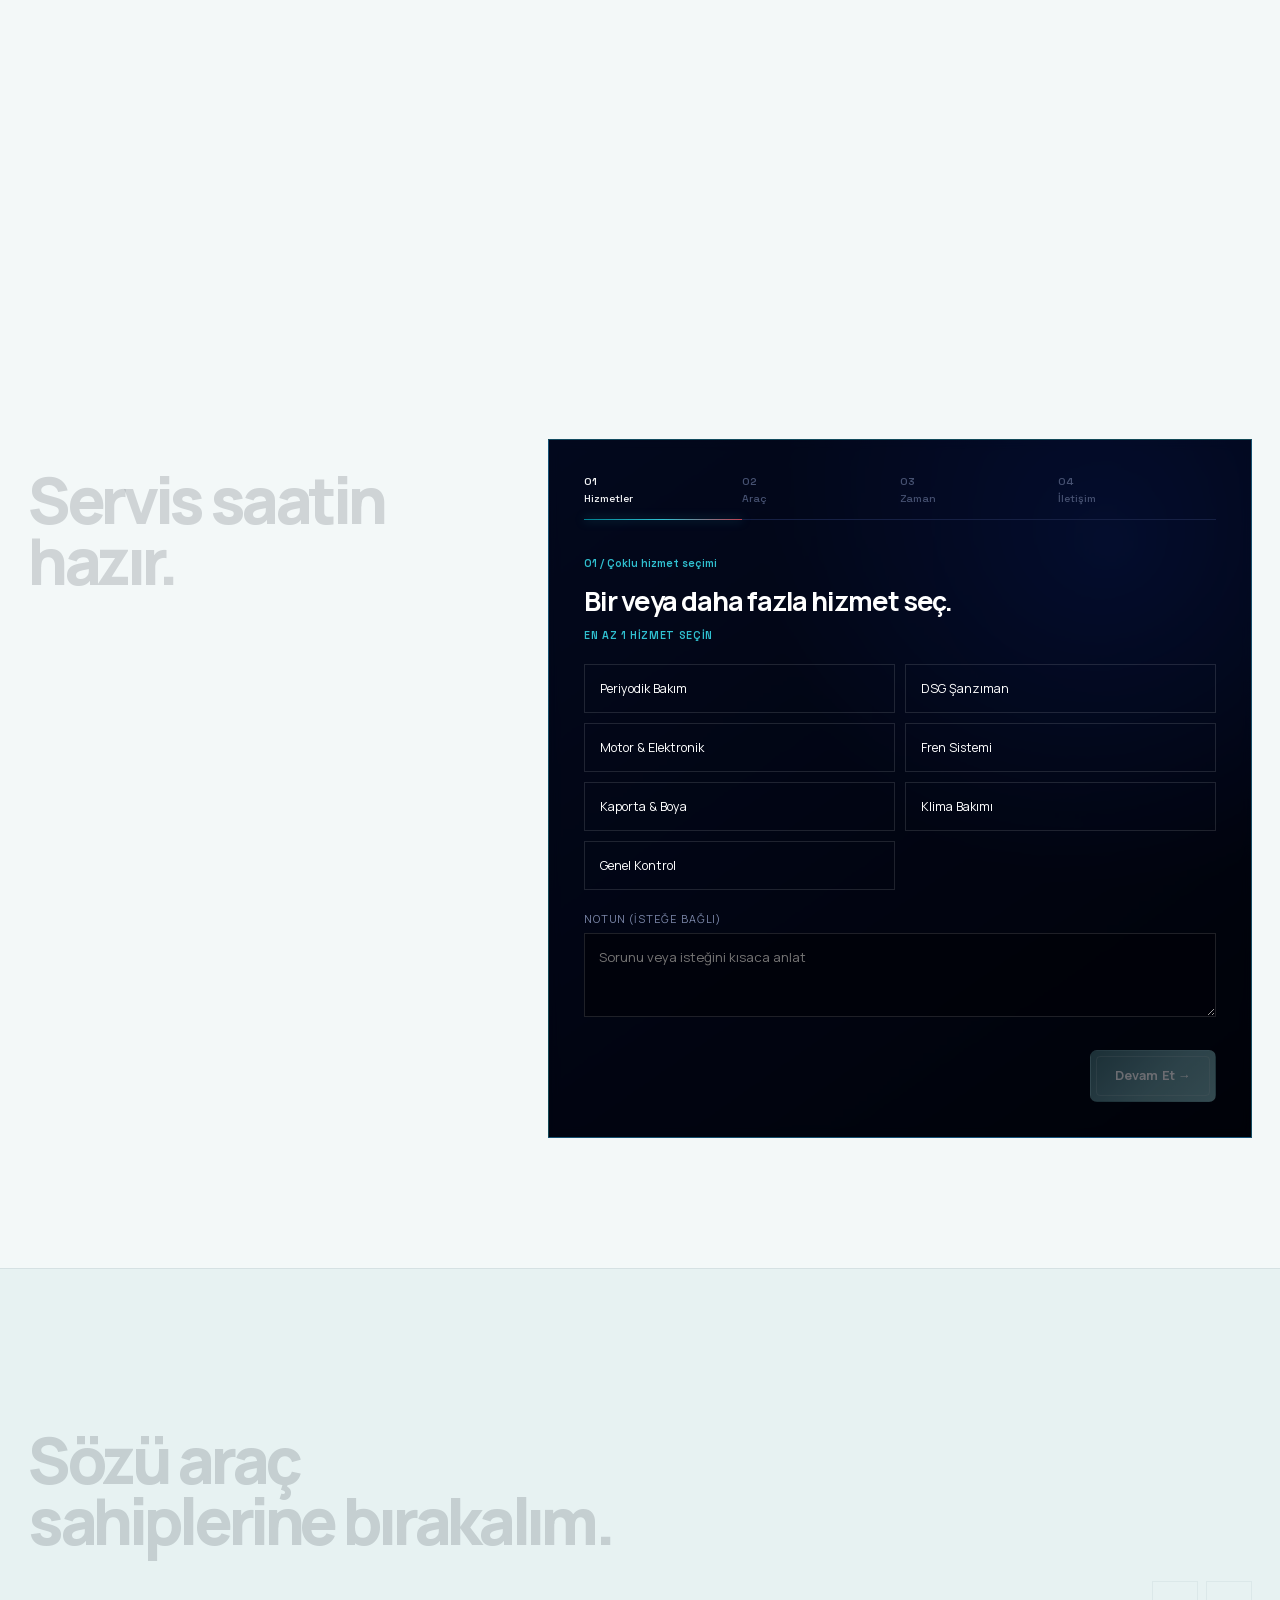
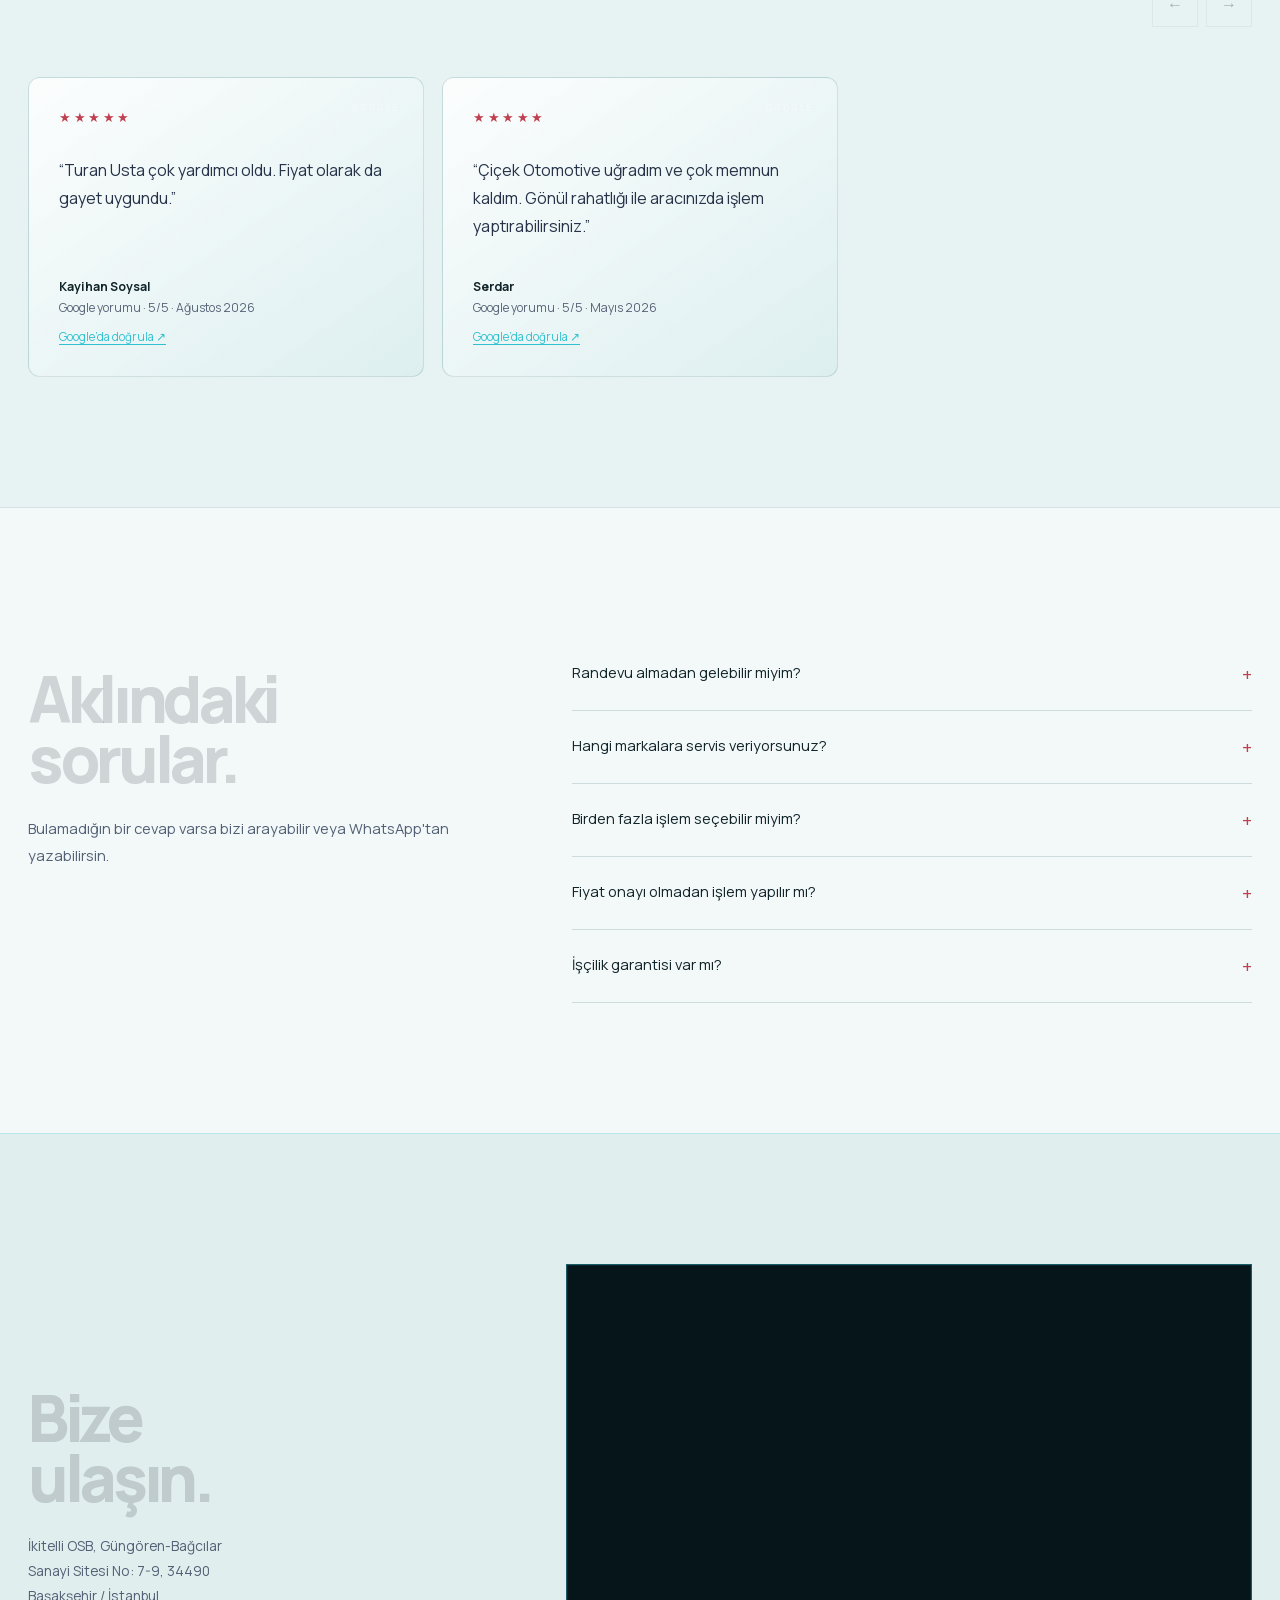
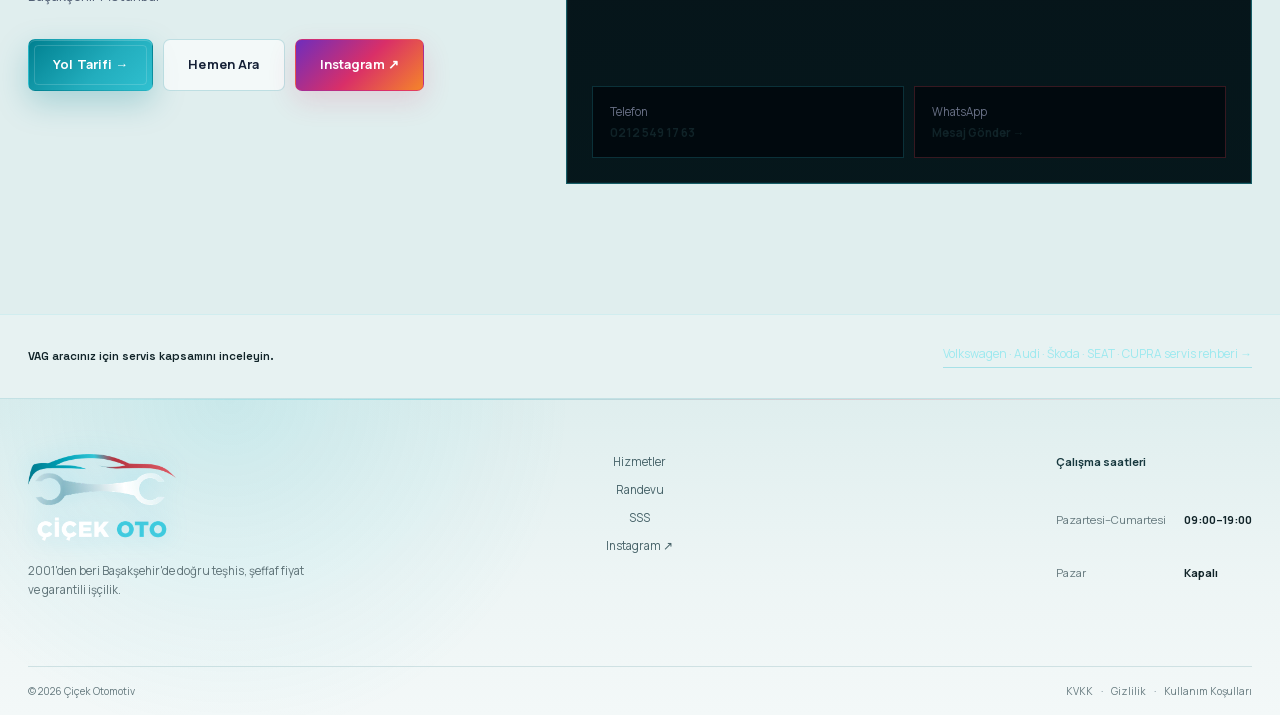
==== commit 3459f83c: "Complete production security and SEO audit" ====
--- a/index.html
+++ b/index.html
@@ -1,4 +1,4 @@
-<!doctype html>
+<!DOCTYPE html>
 <html lang="tr">
 <head>
   <meta charset="utf-8">
@@ -27,6 +27,7 @@
   <link rel="canonical" href="https://www.cicekoto.com.tr/">
   <link rel="icon" href="/img/favicon-32.png?v=4" type="image/png" sizes="32x32">
   <link rel="icon" href="/img/favicon-16.png?v=4" type="image/png" sizes="16x16">
+  <link rel="icon" href="/img/icon-192.png?v=4" type="image/png" sizes="192x192">
   <link rel="apple-touch-icon" href="/img/apple-touch-icon.png">
   <link rel="manifest" href="/manifest.json">
 
@@ -36,34 +37,34 @@
   <script>try{const t=localStorage.getItem('cicekTheme');document.documentElement.dataset.theme=t||((matchMedia('(prefers-color-scheme:light)').matches)?'light':'dark')}catch(e){document.documentElement.dataset.theme='dark'}</script>
   <link rel="stylesheet" href="css/style.css?v=29">
   <link rel="stylesheet" href="css/pages.css?v=2">
-  <script type="application/ld+json">{"@context":"https://schema.org","@graph":[{"@type":"AutoRepair","@id":"https://www.cicekoto.com.tr/#business","name":"Çiçek Otomotiv","alternateName":"Çiçek Oto","description":"Başakşehir'de Volkswagen, Audi, Škoda, SEAT ve CUPRA araçlara bakım, DSG, motor, elektronik arıza tespiti, fren, süspansiyon, klima ve kaporta hizmeti veren VAG uzman özel servis.","url":"https://www.cicekoto.com.tr/","logo":{"@type":"ImageObject","url":"https://www.cicekoto.com.tr/img/cicek-oto-logo.png","width":512,"height":313},"image":{"@type":"ImageObject","url":"https://www.cicekoto.com.tr/img/real-service-diagnostics.jpg","width":1600,"height":900},"telephone":"+902125491763","foundingDate":"2001","priceRange":"₺₺","address":{"@type":"PostalAddress","streetAddress":"İkitelli OSB, Güngören-Bağcılar Sanayi Sitesi No: 7-9","postalCode":"34490","addressLocality":"Başakşehir","addressRegion":"İstanbul","addressCountry":"TR"},"geo":{"@type":"GeoCoordinates","latitude":41.0761444,"longitude":28.7999501},"hasMap":"https://www.google.com/maps?cid=5257164974746644211","sameAs":["https://www.google.com/maps?cid=5257164974746644211","https://www.instagram.com/cicekoto/"],"areaServed":[{"@type":"City","name":"İstanbul"},{"@type":"AdministrativeArea","name":"Başakşehir"},{"@type":"Place","name":"İkitelli"}],"openingHoursSpecification":{"@type":"OpeningHoursSpecification","dayOfWeek":["Monday","Tuesday","Wednesday","Thursday","Friday","Saturday"],"opens":"09:00","closes":"19:00"},"contactPoint":{"@type":"ContactPoint","telephone":"+902125491763","contactType":"customer service","areaServed":"TR","availableLanguage":["Turkish","English","Arabic"]},"knowsAbout":["VAG araç bakımı","DSG şanzıman","OBD arıza teşhisi","Volkswagen servis","Audi servis","Škoda servis","SEAT servis","CUPRA servis"],"hasOfferCatalog":{"@type":"OfferCatalog","name":"Oto servis hizmetleri","itemListElement":[{"@type":"Offer","itemOffered":{"@type":"Service","name":"Periyodik bakım"}},{"@type":"Offer","itemOffered":{"@type":"Service","name":"DSG şanzıman teşhis ve onarım"}},{"@type":"Offer","itemOffered":{"@type":"Service","name":"Motor ve elektronik arıza tespiti"}},{"@type":"Offer","itemOffered":{"@type":"Service","name":"Fren, süspansiyon ve klima bakımı"}},{"@type":"Offer","itemOffered":{"@type":"Service","name":"Kaporta ve boya"}}]},"potentialAction":{"@type":"ReserveAction","target":{"@type":"EntryPoint","urlTemplate":"https://www.cicekoto.com.tr/#randevu","inLanguage":"tr-TR"}}},{"@type":"WebSite","@id":"https://www.cicekoto.com.tr/#website","url":"https://www.cicekoto.com.tr/","name":"Çiçek Otomotiv","alternateName":"Çiçek Oto","publisher":{"@id":"https://www.cicekoto.com.tr/#business"},"inLanguage":"tr-TR"},{"@type":"WebPage","@id":"https://www.cicekoto.com.tr/#webpage","url":"https://www.cicekoto.com.tr/","name":"Başakşehir VAG Özel Servis | Çiçek Otomotiv","description":"Volkswagen, Audi, Škoda, SEAT ve CUPRA için VAG özel servis, periyodik bakım, DSG ve arıza tespiti.","isPartOf":{"@id":"https://www.cicekoto.com.tr/#website"},"about":{"@id":"https://www.cicekoto.com.tr/#business"},"primaryImageOfPage":{"@type":"ImageObject","url":"https://www.cicekoto.com.tr/img/real-service-diagnostics.jpg"},"inLanguage":"tr-TR"},{"@type":"FAQPage","@id":"https://www.cicekoto.com.tr/#sss-sema","isPartOf":{"@id":"https://www.cicekoto.com.tr/#webpage"},"mainEntity":[{"@type":"Question","name":"Randevu almadan gelebilir miyim?","acceptedAnswer":{"@type":"Answer","text":"Gelebilirsiniz; ancak yoğunlukta beklememek için online randevu oluşturmanız önerilir."}},{"@type":"Question","name":"Hangi markalara servis veriyorsunuz?","acceptedAnswer":{"@type":"Answer","text":"Volkswagen, Audi, Škoda, SEAT ve CUPRA araçlara; VAG motor, DSG, elektronik ve platform teknolojilerinde uzman servis verilir."}},{"@type":"Question","name":"Birden fazla işlem seçebilir miyim?","acceptedAnswer":{"@type":"Answer","text":"Evet. Randevu formunda birden fazla bakım veya onarım hizmeti birlikte seçilebilir."}},{"@type":"Question","name":"Fiyat onayı olmadan işlem yapılır mı?","acceptedAnswer":{"@type":"Answer","text":"Hayır. Teşhis sonrası işlem ve fiyat bilgisi iletilir; müşteri onayı olmadan ek işleme başlanmaz."}},{"@type":"Question","name":"İşçilik garantisi var mı?","acceptedAnswer":{"@type":"Answer","text":"Evet. Garanti koşulları yapılan işlemin kapsamına göre işe başlamadan önce yazılı olarak paylaşılır."}}]}]}</script>
+  <script type="application/ld+json">{"@context":"https://schema.org","@graph":[{"@type":"AutoRepair","@id":"https://www.cicekoto.com.tr/#business","name":"Çiçek Otomotiv","alternateName":"Çiçek Oto","description":"Başakşehir'de Volkswagen, Audi, Škoda, SEAT ve CUPRA araçlara bakım, DSG, motor, elektronik arıza tespiti, fren, süspansiyon, klima ve kaporta hizmeti veren VAG uzman özel servis.","url":"https://www.cicekoto.com.tr/","logo":{"@type":"ImageObject","url":"https://www.cicekoto.com.tr/img/cicek-oto-logo.png","width":512,"height":313},"image":{"@type":"ImageObject","url":"https://www.cicekoto.com.tr/img/real-service-diagnostics.jpg","width":1600,"height":900},"telephone":"+902125491763","foundingDate":"2001","priceRange":"₺₺","address":{"@type":"PostalAddress","streetAddress":"İkitelli OSB, Güngören-Bağcılar Sanayi Sitesi No: 7-9","postalCode":"34490","addressLocality":"Başakşehir","addressRegion":"İstanbul","addressCountry":"TR"},"geo":{"@type":"GeoCoordinates","latitude":41.0761444,"longitude":28.7999501},"hasMap":"https://www.google.com/maps?cid=5257164974746644211","sameAs":["https://www.google.com/maps?cid=5257164974746644211","https://www.instagram.com/cicekoto/"],"areaServed":[{"@type":"City","name":"İstanbul"},{"@type":"AdministrativeArea","name":"Başakşehir"},{"@type":"Place","name":"İkitelli"}],"openingHoursSpecification":{"@type":"OpeningHoursSpecification","dayOfWeek":["Monday","Tuesday","Wednesday","Thursday","Friday","Saturday"],"opens":"09:00","closes":"19:00"},"contactPoint":{"@type":"ContactPoint","telephone":"+902125491763","contactType":"customer service","areaServed":"TR","availableLanguage":["Turkish","English","Arabic"]},"knowsAbout":["VAG araç bakımı","DSG şanzıman","OBD arıza teşhisi","Volkswagen servis","Audi servis","Škoda servis","SEAT servis","CUPRA servis"],"hasOfferCatalog":{"@type":"OfferCatalog","name":"Oto servis hizmetleri","itemListElement":[{"@type":"Offer","itemOffered":{"@type":"Service","name":"Periyodik bakım"}},{"@type":"Offer","itemOffered":{"@type":"Service","name":"DSG şanzıman teşhis ve onarım"}},{"@type":"Offer","itemOffered":{"@type":"Service","name":"Motor ve elektronik arıza tespiti"}},{"@type":"Offer","itemOffered":{"@type":"Service","name":"Fren, süspansiyon ve klima bakımı"}},{"@type":"Offer","itemOffered":{"@type":"Service","name":"Kaporta ve boya"}}]},"potentialAction":{"@type":"ReserveAction","target":{"@type":"EntryPoint","urlTemplate":"https://www.cicekoto.com.tr/#randevu","inLanguage":"tr-TR"}}},{"@type":"WebSite","@id":"https://www.cicekoto.com.tr/#website","url":"https://www.cicekoto.com.tr/","name":"Çiçek Oto","alternateName":"Çiçek Otomotiv","publisher":{"@id":"https://www.cicekoto.com.tr/#business"},"inLanguage":"tr-TR"},{"@type":"WebPage","@id":"https://www.cicekoto.com.tr/#webpage","url":"https://www.cicekoto.com.tr/","name":"Başakşehir VAG Özel Servis | Çiçek Oto","description":"Volkswagen, Audi, Škoda, SEAT ve CUPRA için VAG özel servis, periyodik bakım, DSG ve arıza tespiti.","isPartOf":{"@id":"https://www.cicekoto.com.tr/#website"},"about":{"@id":"https://www.cicekoto.com.tr/#business"},"primaryImageOfPage":{"@type":"ImageObject","url":"https://www.cicekoto.com.tr/img/real-service-diagnostics.jpg"},"inLanguage":"tr-TR"},{"@type":"FAQPage","@id":"https://www.cicekoto.com.tr/#sss-sema","isPartOf":{"@id":"https://www.cicekoto.com.tr/#webpage"},"mainEntity":[{"@type":"Question","name":"Randevu almadan gelebilir miyim?","acceptedAnswer":{"@type":"Answer","text":"Gelebilirsiniz; ancak yoğunlukta beklememek için online randevu oluşturmanız önerilir."}},{"@type":"Question","name":"Hangi markalara servis veriyorsunuz?","acceptedAnswer":{"@type":"Answer","text":"Volkswagen, Audi, Škoda, SEAT ve CUPRA araçlara; VAG motor, DSG, elektronik ve platform teknolojilerinde uzman servis verilir."}},{"@type":"Question","name":"Birden fazla işlem seçebilir miyim?","acceptedAnswer":{"@type":"Answer","text":"Evet. Randevu formunda birden fazla bakım veya onarım hizmeti birlikte seçilebilir."}},{"@type":"Question","name":"Fiyat onayı olmadan işlem yapılır mı?","acceptedAnswer":{"@type":"Answer","text":"Hayır. Teşhis sonrası işlem ve fiyat bilgisi iletilir; müşteri onayı olmadan ek işleme başlanmaz."}},{"@type":"Question","name":"İşçilik garantisi var mı?","acceptedAnswer":{"@type":"Answer","text":"Evet. Garanti koşulları yapılan işlemin kapsamına göre işe başlamadan önce yazılı olarak paylaşılır."}}]}]}</script>
 </head>
 <body>
   <a class="skip-link" href="#main">İçeriğe geç</a>
-  <div class="page-loader" id="pageLoader" aria-hidden="true"><img class="loader-logo" src="img/cicek-oto-logo.png" width="2153" height="1315" alt=""><div class="loader-track"><i></i></div><b id="loaderCount">0</b></div>
+  <div class="page-loader" id="pageLoader" aria-hidden="true"><img class="loader-logo" src="img/optimized/cicek-oto-logo.webp" width="512" height="313" alt=""><div class="loader-track"><i></i></div><b id="loaderCount">0</b></div>
   <div class="scroll-progress" id="scrollProgress"></div>
   <div class="cursor-glow" id="cursorGlow" aria-hidden="true"></div>
 
-  <header class="site-header" id="siteHeader"><div class="shell nav-shell"><a class="brand" href="#hero" aria-label="Çiçek Oto ana sayfa"><img class="brand-logo" src="img/cicek-oto-logo.png" width="2153" height="1315" alt="Çiçek OTO"></a><nav class="desktop-nav" aria-label="Ana menü"><a href="#hizmetler">Hizmetler</a><a href="#surec">Süreç</a><a href="#neden-biz">Neden Biz?</a><a href="#yorumlar">Yorumlar</a><a href="#iletisim">İletişim</a></nav><div class="nav-actions"><div class="preference-controls" aria-label="Görünüm ve dil"><button class="preference-button" id="themeToggle" type="button" aria-label="Açık temaya geç" aria-pressed="false"><span aria-hidden="true">☼</span><b class="theme-label">Açık</b></button><button class="preference-button language-toggle" id="languageToggle" type="button" aria-label="Switch to English"><b>EN</b></button></div><a class="header-social" href="https://www.instagram.com/cicekoto/" target="_blank" rel="noopener" aria-label="Çiçek Oto Instagram hesabı" title="Instagram"><svg viewBox="0 0 24 24" aria-hidden="true"><rect x="3" y="3" width="18" height="18" rx="5"></rect><circle cx="12" cy="12" r="4.25"></circle><circle cx="17.4" cy="6.7" r="1"></circle></svg></a><a class="nav-phone" href="tel:+902125491763">0212 549 17 63</a><a class="button button-blue button-small" href="#randevu">Randevu Al <span>↗</span></a><button class="menu-toggle" id="menuToggle" type="button" aria-label="Menüyü aç" aria-expanded="false"><i></i><i></i></button></div></div><div class="mobile-menu" id="mobileMenu"><nav><a href="#hizmetler">Hizmetler</a><a href="#surec">Servis Süreci</a><a href="#neden-biz">Neden Biz?</a><a href="#yorumlar">Yorumlar</a><a href="#iletisim">İletişim</a><a href="#randevu">Randevu Al</a></nav><div><a href="tel:+902125491763">0212 549 17 63</a><a href="https://www.instagram.com/cicekoto/" target="_blank" rel="noopener">Instagram</a><a href="https://wa.me/902125491763" target="_blank" rel="noopener">WhatsApp</a></div></div></header>
+  <header class="site-header" id="siteHeader"><div class="shell nav-shell"><a class="brand" href="#hero" aria-label="Çiçek Oto ana sayfa"><img class="brand-logo" src="img/optimized/cicek-oto-logo.webp" width="512" height="313" alt="Çiçek Oto"></a><nav class="desktop-nav" aria-label="Ana menü"><a href="#hizmetler">Hizmetler</a><a href="#surec">Süreç</a><a href="#neden-biz">Neden Biz?</a><a href="#yorumlar">Yorumlar</a><a href="#iletisim">İletişim</a></nav><div class="nav-actions"><div class="preference-controls" role="group" aria-label="Görünüm ve dil"><button class="preference-button" id="themeToggle" type="button" aria-label="Açık temaya geç" aria-pressed="false"><span aria-hidden="true">☼</span><b class="theme-label">Açık</b></button><button class="preference-button language-toggle" id="languageToggle" type="button" aria-label="Switch to English"><b>EN</b></button></div><a class="header-social" href="https://www.instagram.com/cicekoto/" target="_blank" rel="noopener" aria-label="Çiçek Oto Instagram hesabı" title="Instagram"><svg viewBox="0 0 24 24" aria-hidden="true"><rect x="3" y="3" width="18" height="18" rx="5"></rect><circle cx="12" cy="12" r="4.25"></circle><circle cx="17.4" cy="6.7" r="1"></circle></svg></a><a class="nav-phone" href="tel:+902125491763">0212 549 17 63</a><a class="button button-blue button-small" href="#randevu">Randevu Al <span>↗</span></a><button class="menu-toggle" id="menuToggle" type="button" aria-label="Menüyü aç" aria-expanded="false"><i></i><i></i></button></div></div><div class="mobile-menu" id="mobileMenu"><nav aria-label="Mobil menü"><a href="#hizmetler">Hizmetler</a><a href="#surec">Servis Süreci</a><a href="#neden-biz">Neden Biz?</a><a href="#yorumlar">Yorumlar</a><a href="#iletisim">İletişim</a><a href="#randevu">Randevu Al</a></nav><div><a href="tel:+902125491763">0212 549 17 63</a><a href="https://www.instagram.com/cicekoto/" target="_blank" rel="noopener">Instagram</a><a href="https://wa.me/902125491763" target="_blank" rel="noopener">WhatsApp</a></div></div></header>
 
   <main id="main">
     <section class="hero shell" id="hero"><div class="hero-kicker reveal">Volkswagen · Audi · Škoda · SEAT · CUPRA</div><h1 class="hero-title"><span class="line"><i>“</i>VAG araçlara</span><span class="line muted">uzman servis.<i>”</i></span></h1><p class="hero-sub reveal">VAG grubu araçlarda doğru teşhis, şeffaf fiyat ve garantili işçilik. Aracınızı teknolojiyle, işimizi marka uzmanlığıyla koruyoruz.</p><div class="hero-actions reveal"><a class="button button-blue" href="#randevu">Online randevu <span>→</span></a><a class="text-button" href="#hizmetler">Hizmetleri keşfet <span>↓</span></a></div><div class="car-stage" id="carStage" role="img" aria-label="Mavi teşhis ışıkları altında modern VAG grubu hologram otomobil"><div class="holo-grid" aria-hidden="true"></div><div class="holo-car" aria-hidden="true"></div><div class="car-light"></div></div><div class="hero-stats"><div class="stat reveal"><strong data-count="4.9">4.9</strong><span>Google müşteri puanı</span></div><div class="stat reveal"><strong>1,9 bin+</strong><span>Google değerlendirmesi</span></div><div class="stat reveal"><strong data-count="5">5</strong><span>VAG markasında uzmanlık</span></div></div></section>
 
-    <div class="marquee" aria-hidden="true"><div class="marquee-track"><div class="marquee-group"><span>PERİYODİK BAKIM</span><i>◆</i><span>DSG ŞANZIMAN</span><i>◆</i><span>MOTOR TAMİRİ</span><i>◆</i><span>OBD TEŞHİS</span><i>◆</i><span>KAPORTA & BOYA</span><i>◆</i><span>PDR GÖÇÜK</span><i>◆</i><span>KLİMA BAKIMI</span><i>◆</i></div><div class="marquee-group"><span>PERİYODİK BAKIM</span><i>◆</i><span>DSG ŞANZIMAN</span><i>◆</i><span>MOTOR TAMİRİ</span><i>◆</i><span>OBD TEŞHİS</span><i>◆</i><span>KAPORTA & BOYA</span><i>◆</i><span>PDR GÖÇÜK</span><i>◆</i><span>KLİMA BAKIMI</span><i>◆</i></div></div></div>
+    <div class="marquee" aria-hidden="true"><div class="marquee-track"><div class="marquee-group"><span>PERİYODİK BAKIM</span><i>◆</i><span>DSG ŞANZIMAN</span><i>◆</i><span>MOTOR TAMİRİ</span><i>◆</i><span>OBD TEŞHİS</span><i>◆</i><span>KAPORTA &amp; BOYA</span><i>◆</i><span>PDR GÖÇÜK</span><i>◆</i><span>KLİMA BAKIMI</span><i>◆</i></div><div class="marquee-group"><span>PERİYODİK BAKIM</span><i>◆</i><span>DSG ŞANZIMAN</span><i>◆</i><span>MOTOR TAMİRİ</span><i>◆</i><span>OBD TEŞHİS</span><i>◆</i><span>KAPORTA &amp; BOYA</span><i>◆</i><span>PDR GÖÇÜK</span><i>◆</i><span>KLİMA BAKIMI</span><i>◆</i></div></div></div>
 
     <section class="story shell" id="hakkimizda"><div class="scene scene-dsg reveal-media" role="img" aria-label="Holografik VAG araç üzerinde canlı OBD teşhis taraması"><span class="scene-index">01</span><div class="scene-grid" aria-hidden="true"></div><div class="scene-scan" aria-hidden="true"></div><div class="diagnostic-orbit orbit-a" aria-hidden="true"><i></i><b>OBD</b><small>CAN BUS</small></div><div class="diagnostic-orbit orbit-b" aria-hidden="true"><i></i></div><div class="telemetry telemetry-engine"><span>MOTOR</span><b>VERİ AKIŞI</b><small>CANLI · 48 MODÜL</small></div><div class="telemetry telemetry-dsg"><span>DSG</span><b>SİSTEM NORMAL</b><small>MEKATRONİK · OK</small></div><div class="target-point target-one" aria-hidden="true"></div><div class="target-point target-two" aria-hidden="true"></div></div><div class="story-copy"><div class="eyebrow reveal">Doğru teşhis</div><h2 class="split-heading">Gereksiz<br>masraf yok.</h2><p class="reveal">Güncel OBD cihazları ve deneyimli teknisyen kadromuzla arızayı noktasal olarak buluyoruz. Tahmine dayalı parça değişimi yapmıyor, işlem başlamadan fiyatı netleştiriyoruz.</p><ul class="check-list reveal"><li>Onaysız işlem yok</li><li>Orijinal veya OEM parça</li><li>Yazılı fiyat bilgisi</li></ul><a class="wide-link reveal" href="#randevu"><span>Aracınız için randevu alın</span><b>→</b></a></div></section>
 
     <section class="story story-reverse shell" id="servis-takibi"><div class="story-copy"><div class="eyebrow reveal">Süreç takibi</div><h2 class="split-heading">Servis süreci<br>cebinde.</h2><p class="reveal">Aracınızı bıraktığınız andan teslimata kadar önemli gelişmeleri e-posta üzerinden takip edin. Ek ihtiyaç çıkarsa önce size sorulur, onayınız olmadan işlem yapılmaz.</p><div class="mini-metrics reveal"><div><b>2 saat</b><span>ortalama bakım kabulü</span></div><div><b>Anlık</b><span>E-posta bilgilendirme</span></div></div><a class="wide-link reveal" href="#surec"><span>Sürecin nasıl işlediğini görün</span><b>→</b></a></div><div class="scene scene-track reveal-media" role="img" aria-label="Holografik araç ve canlı servis süreci takip ekranı"><span class="scene-index">02</span><div class="scene-grid" aria-hidden="true"></div><div class="scene-scan" aria-hidden="true"></div><div class="track-panel"><div class="track-panel-head"><span>CO-26A7K</span><b><i></i> CANLI</b></div><div class="track-status"><small>ARACINIZ</small><strong>Kontrol aşamasında</strong><span>Tahmini güncelleme · 14:30</span></div><div class="track-route" aria-hidden="true"><i></i><i></i><i></i><i></i><b></b></div><div class="track-labels"><span>Kabul</span><span>Teşhis</span><span>Onay</span><span>Teslim</span></div></div><div class="signal-rings" aria-hidden="true"><i></i><i></i><i></i></div></div></section>
 
-    <section class="services section shell" id="hizmetler"><div class="section-head"><div><div class="eyebrow reveal">Hizmetler</div><h2 class="split-heading">Tek noktada<br>tam servis.</h2></div><p class="reveal">Bakım, mekanik, elektronik ve kaporta işlemleri tek ekip tarafından yönetilir.</p></div><div class="service-slices" id="serviceSlices"><article class="service-slice" tabindex="0" data-service="Periyodik Bakım"><span class="slice-no">01</span><h3>Periyodik Bakım</h3><p>Yağ, filtre, sıvılar ve tüm kilometre bakımları fabrika reçetesiyle.</p><small>30–120 dk</small><i>→</i><b></b></article><article class="service-slice active" tabindex="0" data-service="DSG Şanzıman"><span class="slice-no">02</span><h3>DSG Şanzıman</h3><p>DQ200, DQ250, kavrama ve mekatronik sistemlerinde uzman onarım.</p><small>Teşhis sonrası</small><i>→</i><b></b></article><article class="service-slice" tabindex="0" data-service="Motor & Elektronik"><span class="slice-no">03</span><h3>Motor & Elektronik</h3><p>Motor revizyonu, ECU işlemleri ve kapsamlı elektronik arıza tespiti.</p><small>1–3 gün</small><i>→</i><b></b></article><article class="service-slice" tabindex="0" data-service="Kaporta & Boya"><span class="slice-no">04</span><h3>Kaporta & Boya</h3><p>Kaza onarımı, spot boya ve boyasız göçük düzeltme hizmetleri.</p><small>1–5 gün</small><i>→</i><b></b></article></div><div class="service-more"><button class="service-chip" data-service="Fren Sistemi">Fren Sistemi</button><button class="service-chip" data-service="Klima Bakımı">Klima Bakımı</button><button class="service-chip" data-service="Süspansiyon">Süspansiyon</button><button class="service-chip" data-service="Elektrik Arızası">Elektrik Arızası</button><button class="service-chip" data-service="Genel Kontrol">Genel Kontrol</button></div></section>
+    <section class="services section shell" id="hizmetler"><div class="section-head"><div><div class="eyebrow reveal">Hizmetler</div><h2 class="split-heading">Tek noktada<br>tam servis.</h2></div><p class="reveal">Bakım, mekanik, elektronik ve kaporta işlemleri tek ekip tarafından yönetilir.</p></div><div class="service-slices" id="serviceSlices"><article class="service-slice" role="button" tabindex="0" data-service="Periyodik Bakım"><span class="slice-no">01</span><h3>Periyodik Bakım</h3><p>Yağ, filtre, sıvılar ve tüm kilometre bakımları fabrika reçetesiyle.</p><small>30–120 dk</small><i>→</i><b></b></article><article class="service-slice active" role="button" tabindex="0" data-service="DSG Şanzıman"><span class="slice-no">02</span><h3>DSG Şanzıman</h3><p>DQ200, DQ250, kavrama ve mekatronik sistemlerinde uzman onarım.</p><small>Teşhis sonrası</small><i>→</i><b></b></article><article class="service-slice" role="button" tabindex="0" data-service="Motor &amp; Elektronik"><span class="slice-no">03</span><h3>Motor &amp; Elektronik</h3><p>Motor revizyonu, ECU işlemleri ve kapsamlı elektronik arıza tespiti.</p><small>1–3 gün</small><i>→</i><b></b></article><article class="service-slice" role="button" tabindex="0" data-service="Kaporta &amp; Boya"><span class="slice-no">04</span><h3>Kaporta &amp; Boya</h3><p>Kaza onarımı, spot boya ve boyasız göçük düzeltme hizmetleri.</p><small>1–5 gün</small><i>→</i><b></b></article></div><div class="service-more"><button class="service-chip" type="button" data-service="Fren Sistemi">Fren Sistemi</button><button class="service-chip" type="button" data-service="Klima Bakımı">Klima Bakımı</button><button class="service-chip" type="button" data-service="Süspansiyon">Süspansiyon</button><button class="service-chip" type="button" data-service="Elektrik Arızası">Elektrik Arızası</button><button class="service-chip" type="button" data-service="Genel Kontrol">Genel Kontrol</button></div></section>
 
     <section class="process section" id="surec"><div class="shell"><div class="section-head"><div><div class="eyebrow reveal">Nasıl çalışıyoruz?</div><h2 class="split-heading">Dört adımda<br>net servis.</h2></div><p class="reveal">Aracınızı teslim ederken ne olacağını, ne kadar süreceğini ve ne ödeyeceğinizi bilirsiniz.</p></div><div class="process-line"><article class="process-step reveal"><span>01</span><h3>Randevu</h3><p>Hizmeti, aracınızı ve size uygun zamanı seçin.</p></article><article class="process-step reveal"><span>02</span><h3>Teşhis</h3><p>Aracınız uzman ekip ve güncel cihazlarla kontrol edilir.</p></article><article class="process-step reveal"><span>03</span><h3>Onay</h3><p>İşlem ve fiyat bilgisi size iletilir; onayınız alınır.</p></article><article class="process-step reveal"><span>04</span><h3>Teslim</h3><p>Kontrol sonrası garantili şekilde aracınızı teslim alın.</p></article></div></div></section>
 
-    <section class="benefits section shell" id="neden-biz"><div class="eyebrow center reveal">Neden Çiçek Otomotiv?</div><div class="benefit-grid"><article class="benefit reveal"><span>✓</span><h3>Şeffaf Fiyat</h3><p>İşlemden önce yazılı teklif. Onaysız işlem ve sürpriz fatura yok.</p></article><article class="benefit reveal"><span>⚙</span><h3>Doğru Teknoloji</h3><p>Güncel arıza tespit cihazları, OEM parçalar ve deneyimli teknisyenler.</p></article><article class="benefit reveal"><span>◇</span><h3>Garantili İşçilik</h3><p>Yapılan işlemler kayıt altındadır ve işçilik garantisiyle teslim edilir.</p></article></div></section>
+    <section class="benefits section shell" id="neden-biz"><div class="eyebrow center reveal">Neden Çiçek Oto?</div><div class="benefit-grid"><article class="benefit reveal"><span>✓</span><h3>Şeffaf Fiyat</h3><p>İşlemden önce yazılı teklif. Onaysız işlem ve sürpriz fatura yok.</p></article><article class="benefit reveal"><span>⚙</span><h3>Doğru Teknoloji</h3><p>Güncel arıza tespit cihazları, OEM parçalar ve deneyimli teknisyenler.</p></article><article class="benefit reveal"><span>◇</span><h3>Garantili İşçilik</h3><p>Yapılan işlemler kayıt altındadır ve işçilik garantisiyle teslim edilir.</p></article></div></section>
 
-    <section class="appointment section shell" id="randevu"><div class="appointment-intro"><div class="eyebrow reveal">VAG uzman servisi · Online randevu</div><h2 class="split-heading">Servis saatin<br>hazır.</h2><p class="reveal">VAG grubu araçlarda uzmanız; diğer markalar için de bakım ve onarım talebi oluşturabilirsiniz. İhtiyacınız olan tüm işlemleri birlikte seçin. Talebiniz doğrudan servis kayıt sistemimize ulaşır.</p><div class="vag-mini reveal"><span>Volkswagen</span><span>Audi</span><span>Škoda</span><span>SEAT</span><span>CUPRA</span><span>Diğer</span></div><div class="hours reveal"><div><span>Pzt–Cmt</span><b>09:00–17:00</b></div><div><span>Pazar</span><b>Kapalı</b></div></div></div><div class="appointment-panel reveal-media"><div class="form-progress"><span class="active">01 <b>Hizmetler</b></span><span>02 <b>Araç</b></span><span>03 <b>Zaman</b></span><span>04 <b>İletişim</b></span><i><b></b></i></div><form id="appointmentForm" novalidate><input class="honeypot" type="text" name="website" tabindex="-1" autocomplete="off" aria-label="Bu alanı boş bırakın" aria-hidden="true"><input type="hidden" name="form_started_at" id="formStartedAt"><div class="form-step active" data-step="1"><div class="form-heading"><small>01 / Çoklu hizmet seçimi</small><h3>Bir veya daha fazla hizmet seç.</h3><span class="selection-count" id="serviceSelectionCount" aria-live="polite">En az 1 hizmet seçin</span></div><div class="service-options"><label><input type="checkbox" name="services" value="Periyodik Bakım"><span>Periyodik Bakım</span></label><label><input type="checkbox" name="services" value="DSG Şanzıman"><span>DSG Şanzıman</span></label><label><input type="checkbox" name="services" value="Motor & Elektronik"><span>Motor & Elektronik</span></label><label><input type="checkbox" name="services" value="Fren Sistemi"><span>Fren Sistemi</span></label><label><input type="checkbox" name="services" value="Kaporta & Boya"><span>Kaporta & Boya</span></label><label><input type="checkbox" name="services" value="Klima Bakımı"><span>Klima Bakımı</span></label><label><input type="checkbox" name="services" value="Genel Kontrol"><span>Genel Kontrol</span></label></div><label class="field"><span>Notun (isteğe bağlı)</span><textarea name="notes" rows="3" maxlength="600" placeholder="Sorunu veya isteğini kısaca anlat"></textarea></label></div><div class="form-step" data-step="2"><div class="form-heading"><small>02 / Araç</small><h3>Aracını tanıyalım.</h3></div><div class="form-grid"><label class="field"><span>Araç markası</span><select name="brand" required><option value="">Marka seçin</option><option>Volkswagen</option><option>Audi</option><option>Škoda</option><option>SEAT</option><option>CUPRA</option><option value="other">Diğer / Genel</option></select></label><label class="field custom-brand-field" hidden><span>Markayı yazın</span><input name="custom_brand" maxlength="60" autocomplete="off" placeholder="Örn. BMW, Mercedes-Benz, Renault"></label><label class="field"><span>Model</span><input name="model" required maxlength="60" placeholder="Örn. Golf 7, A3, Octavia"></label><label class="field"><span>Model yılı</span><input name="year" inputmode="numeric" maxlength="4" placeholder="2020"></label><label class="field"><span>Plaka</span><input name="plate" maxlength="12" placeholder="34 ABC 123" autocomplete="off"></label></div></div><div class="form-step" data-step="3"><div class="form-heading"><small>03 / Zaman</small><h3>Sana uygun zamanı seç.</h3></div><div class="form-grid"><label class="field"><span>Tarih</span><input type="date" name="date" id="appointmentDate" required></label><label class="field"><span>Saat</span><select name="time" required><option value="">Saat seçin</option><option>09:00</option><option>10:00</option><option>11:00</option><option>12:00</option><option>13:00</option><option>14:00</option><option>15:00</option><option>16:00</option><option>17:00</option></select></label></div><div class="time-note"><b>Bilgi</b><p>Bu bir randevu talebidir. Servis kapasitesi kontrol edildikten sonra kesin onay size iletilir.</p></div></div><div class="form-step" data-step="4"><div class="form-heading"><small>04 / İletişim</small><h3>Sana nasıl ulaşalım?</h3></div><div class="form-grid"><label class="field"><span>Ad soyad</span><input name="name" required maxlength="90" autocomplete="name" placeholder="Adınız Soyadınız"></label><label class="field"><span>Telefon</span><input type="tel" name="phone" required maxlength="18" autocomplete="tel" placeholder="05XX XXX XX XX"></label><label class="field field-full"><span>E-posta</span><input type="email" name="email" required maxlength="120" autocomplete="email" placeholder="ornek@email.com"></label></div><label class="consent"><input type="checkbox" name="kvkk" required><span>Randevu talebimin işlenmesi için kişisel verilerimin <a href="/kvkk#randevu-verileri" target="_blank" rel="noopener">KVKK aydınlatma metni</a> kapsamında kullanılmasını kabul ediyorum.</span></label></div><div class="form-error" id="formError" role="alert"></div><div class="form-actions"><button class="button button-ghost" type="button" id="formPrev" hidden>← Geri</button><button class="button button-blue" type="button" id="formNext">Devam Et →</button><button class="button button-blue" type="submit" id="formSubmit" hidden>Randevu Talebi Oluştur →</button></div></form></div></section>
+    <section class="appointment section shell" id="randevu"><div class="appointment-intro"><div class="eyebrow reveal">VAG uzman servisi · Online randevu</div><h2 class="split-heading">Servis saatin<br>hazır.</h2><p class="reveal">VAG grubu araçlarda uzmanız; diğer markalar için de bakım ve onarım talebi oluşturabilirsiniz. İhtiyacınız olan tüm işlemleri birlikte seçin. Talebiniz doğrudan servis kayıt sistemimize ulaşır.</p><div class="vag-mini reveal"><span>Volkswagen</span><span>Audi</span><span>Škoda</span><span>SEAT</span><span>CUPRA</span><span>Diğer</span></div><div class="hours reveal"><div><span>Pzt–Cmt</span><b>09:00–17:00</b></div><div><span>Pazar</span><b>Kapalı</b></div></div></div><div class="appointment-panel reveal-media"><div class="form-progress"><span class="active">01 <b>Hizmetler</b></span><span>02 <b>Araç</b></span><span>03 <b>Zaman</b></span><span>04 <b>İletişim</b></span><i><b></b></i></div><form id="appointmentForm" novalidate><input class="honeypot" type="text" name="website" tabindex="-1" autocomplete="off" aria-label="Bu alanı boş bırakın" aria-hidden="true"><input type="hidden" name="form_started_at" id="formStartedAt"><div class="form-step active" data-step="1"><div class="form-heading"><small>01 / Çoklu hizmet seçimi</small><h3>Bir veya daha fazla hizmet seç.</h3><span class="selection-count" id="serviceSelectionCount" aria-live="polite">En az 1 hizmet seçin</span></div><div class="service-options"><label><input type="checkbox" name="services" value="Periyodik Bakım"><span>Periyodik Bakım</span></label><label><input type="checkbox" name="services" value="DSG Şanzıman"><span>DSG Şanzıman</span></label><label><input type="checkbox" name="services" value="Motor &amp; Elektronik"><span>Motor &amp; Elektronik</span></label><label><input type="checkbox" name="services" value="Fren Sistemi"><span>Fren Sistemi</span></label><label><input type="checkbox" name="services" value="Kaporta &amp; Boya"><span>Kaporta &amp; Boya</span></label><label><input type="checkbox" name="services" value="Klima Bakımı"><span>Klima Bakımı</span></label><label><input type="checkbox" name="services" value="Genel Kontrol"><span>Genel Kontrol</span></label></div><label class="field"><span>Notun (isteğe bağlı)</span><textarea name="notes" rows="3" maxlength="600" placeholder="Sorunu veya isteğini kısaca anlat"></textarea></label></div><div class="form-step" data-step="2"><div class="form-heading"><small>02 / Araç</small><h3>Aracını tanıyalım.</h3></div><div class="form-grid"><label class="field"><span>Araç markası</span><select name="brand" required><option value="">Marka seçin</option><option>Volkswagen</option><option>Audi</option><option>Škoda</option><option>SEAT</option><option>CUPRA</option><option value="other">Diğer / Genel</option></select></label><label class="field custom-brand-field" hidden><span>Markayı yazın</span><input type="text" name="custom_brand" maxlength="60" autocomplete="off" placeholder="Örn. BMW, Mercedes-Benz, Renault"></label><label class="field"><span>Model</span><input type="text" name="model" required maxlength="60" placeholder="Örn. Golf 7, A3, Octavia"></label><label class="field"><span>Model yılı</span><input type="text" name="year" inputmode="numeric" maxlength="4" placeholder="2020"></label><label class="field"><span>Plaka</span><input type="text" name="plate" maxlength="12" placeholder="34 ABC 123" autocomplete="off"></label></div></div><div class="form-step" data-step="3"><div class="form-heading"><small>03 / Zaman</small><h3>Sana uygun zamanı seç.</h3></div><div class="form-grid"><label class="field"><span>Tarih</span><input type="date" name="date" id="appointmentDate" required></label><label class="field"><span>Saat</span><select name="time" required><option value="">Saat seçin</option><option>09:00</option><option>10:00</option><option>11:00</option><option>12:00</option><option>13:00</option><option>14:00</option><option>15:00</option><option>16:00</option><option>17:00</option></select></label></div><div class="time-note"><b>Bilgi</b><p>Bu bir randevu talebidir. Servis kapasitesi kontrol edildikten sonra kesin onay size iletilir.</p></div></div><div class="form-step" data-step="4"><div class="form-heading"><small>04 / İletişim</small><h3>Sana nasıl ulaşalım?</h3></div><div class="form-grid"><label class="field"><span>Ad soyad</span><input type="text" name="name" required maxlength="90" autocomplete="name" placeholder="Adınız Soyadınız"></label><label class="field"><span>Telefon</span><input type="tel" name="phone" required maxlength="18" autocomplete="tel" placeholder="05XX XXX XX XX"></label><label class="field field-full"><span>E-posta</span><input type="email" name="email" required maxlength="120" autocomplete="email" placeholder="ornek@email.com"></label></div><label class="consent"><input type="checkbox" name="kvkk" required><span>Randevu talebimin işlenmesi için kişisel verilerimin <a href="/kvkk#randevu-verileri" target="_blank" rel="noopener">KVKK aydınlatma metni</a> kapsamında kullanılmasını kabul ediyorum.</span></label></div><div class="form-error" id="formError" role="alert"></div><div class="form-actions"><button class="button button-ghost" type="button" id="formPrev" hidden>← Geri</button><button class="button button-blue" type="button" id="formNext">Devam Et →</button><button class="button button-blue" type="submit" id="formSubmit" hidden>Randevu Talebi Oluştur →</button></div></form></div></section>
 
-    <section class="testimonials section" id="yorumlar"><div class="shell"><div class="section-head review-heading"><div><div class="eyebrow reveal">Google'da gerçek müşteri deneyimleri</div><h2 class="split-heading">Sözü araç<br>sahiplerine bırakalım.</h2><a class="google-rating reveal" href="https://www.google.com/maps?cid=5257164974746644211" target="_blank" rel="noopener"><span class="google-g">G</span><b>4,9 / 5</b><span>1,9 bin+ Google değerlendirmesi</span><i>↗</i></a></div><div class="slider-controls"><button id="reviewPrev" aria-label="Önceki yorum">←</button><button id="reviewNext" aria-label="Sonraki yorum">→</button></div></div><div class="review-track" id="reviewTrack"><article class="review review-manual"><div class="stars" aria-label="5 yıldız">★★★★★</div><blockquote lang="tr">“Turan Usta çok yardımcı oldu. Fiyat olarak da gayet uygundu.”</blockquote><div><b>Kayihan Soysal</b><span>Google yorumu · 5/5 · Ağustos 2026</span><a href="https://www.google.com/maps?cid=5257164974746644211" target="_blank" rel="noopener">Google’da doğrula ↗</a></div></article><article class="review review-manual"><div class="stars" aria-label="5 yıldız">★★★★★</div><blockquote lang="tr">“Çiçek Otomotive uğradım ve çok memnun kaldım. Gönül rahatlığı ile aracınızda işlem yaptırabilirsiniz.”</blockquote><div><b>Serdar</b><span>Google yorumu · 5/5 · Mayıs 2026</span><a href="https://www.google.com/maps?cid=5257164974746644211" target="_blank" rel="noopener">Google’da doğrula ↗</a></div></article></div></div></section>
+    <section class="testimonials section" id="yorumlar"><div class="shell"><div class="section-head review-heading"><div><div class="eyebrow reveal">Google'da gerçek müşteri deneyimleri</div><h2 class="split-heading">Sözü araç<br>sahiplerine bırakalım.</h2><a class="google-rating reveal" href="https://www.google.com/maps?cid=5257164974746644211" target="_blank" rel="noopener"><span class="google-g">G</span><b>4,9 / 5</b><span>1,9 bin+ Google değerlendirmesi</span><i>↗</i></a></div><div class="slider-controls"><button id="reviewPrev" type="button" aria-label="Önceki yorum">←</button><button id="reviewNext" type="button" aria-label="Sonraki yorum">→</button></div></div><div class="review-track" id="reviewTrack"><article class="review review-manual"><div class="stars" role="img" aria-label="5 yıldız">★★★★★</div><blockquote lang="tr">“Turan Usta çok yardımcı oldu. Fiyat olarak da gayet uygundu.”</blockquote><div><b>Kayihan Soysal</b><span>Google yorumu · 5/5 · Ağustos 2026</span><a href="https://www.google.com/maps?cid=5257164974746644211" target="_blank" rel="noopener">Google’da doğrula ↗</a></div></article><article class="review review-manual"><div class="stars" role="img" aria-label="5 yıldız">★★★★★</div><blockquote lang="tr">“Çiçek Otomotive uğradım ve çok memnun kaldım. Gönül rahatlığı ile aracınızda işlem yaptırabilirsiniz.”</blockquote><div><b>Serdar</b><span>Google yorumu · 5/5 · Mayıs 2026</span><a href="https://www.google.com/maps?cid=5257164974746644211" target="_blank" rel="noopener">Google’da doğrula ↗</a></div></article></div></div></section>
 
     <section class="faq section shell" id="sss"><div class="faq-intro"><div class="eyebrow reveal">Sık sorulanlar</div><h2 class="split-heading">Aklındaki<br>sorular.</h2><p>Bulamadığın bir cevap varsa bizi arayabilir veya WhatsApp'tan yazabilirsin.</p></div><div class="faq-list"><details><summary>Randevu almadan gelebilir miyim?<span>+</span></summary><p>Gelebilirsiniz; ancak yoğunlukta beklememek için online randevu oluşturmanızı öneririz.</p></details><details><summary>Hangi markalara servis veriyorsunuz?<span>+</span></summary><p>Volkswagen, Audi, Škoda, SEAT ve CUPRA araçlara; VAG motor, DSG, elektronik ve platform teknolojilerinde uzman servis veriyoruz.</p></details><details><summary>Birden fazla işlem seçebilir miyim?<span>+</span></summary><p>Evet. Randevu formunda bakım, DSG, motor-elektronik, fren, kaporta ve genel kontrol seçeneklerinden birden fazlasını birlikte seçebilirsiniz.</p></details><details><summary>Fiyat onayı olmadan işlem yapılır mı?<span>+</span></summary><p>Hayır. Teşhis sonrası işlem ve fiyat bilgisi iletilir; onayınız olmadan ek işleme başlanmaz.</p></details><details><summary>İşçilik garantisi var mı?<span>+</span></summary><p>Evet. Yapılan işlemin kapsamına göre garanti koşulları işleme başlamadan önce yazılı olarak paylaşılır.</p></details></div></section>
 
@@ -72,10 +73,10 @@
 
   <aside class="home-seo-links" aria-label="Servis rehberi"><div class="shell"><b>VAG aracınız için servis kapsamını inceleyin.</b><a href="/hizmetler">Volkswagen · Audi · Škoda · SEAT · CUPRA servis rehberi →</a></div></aside>
 
-  <footer><div class="shell footer-main"><div><a class="brand" href="#hero" aria-label="Çiçek Otomotiv ana sayfa"><img class="brand-logo" src="img/cicek-oto-logo.png" width="2153" height="1315" alt="Çiçek OTO"></a><p>2001'den beri Başakşehir'de doğru teşhis, şeffaf fiyat ve garantili işçilik.</p></div><nav><a href="#hizmetler">Hizmetler</a><a href="#randevu">Randevu</a><a href="#sss">SSS</a><a href="https://www.instagram.com/cicekoto/" target="_blank" rel="noopener">Instagram ↗</a></nav><div><b>Çalışma saatleri</b><span>Pazartesi–Cumartesi</span><strong>09:00–19:00</strong><span>Pazar</span><strong>Kapalı</strong></div></div><div class="shell footer-bottom"><span>© 2026 Çiçek Otomotiv</span><nav class="legal-links" aria-label="Yasal bilgiler"><a href="/kvkk">KVKK</a><a href="/gizlilik">Gizlilik</a><a href="/kullanim-kosullari">Kullanım Koşulları</a></nav></div></footer>
+  <footer><div class="shell footer-main"><div><a class="brand" href="#hero" aria-label="Çiçek Oto ana sayfa"><img class="brand-logo" src="img/optimized/cicek-oto-logo.webp" width="512" height="313" alt="Çiçek Oto"></a><p>2001'den beri Başakşehir'de doğru teşhis, şeffaf fiyat ve garantili işçilik.</p></div><nav aria-label="Alt menü"><a href="#hizmetler">Hizmetler</a><a href="#randevu">Randevu</a><a href="#sss">SSS</a><a href="https://www.instagram.com/cicekoto/" target="_blank" rel="noopener">Instagram ↗</a></nav><div><b>Çalışma saatleri</b><span>Pazartesi–Cumartesi</span><strong>09:00–19:00</strong><span>Pazar</span><strong>Kapalı</strong></div></div><div class="shell footer-bottom"><span>© 2026 Çiçek Otomotiv</span><nav class="legal-links" aria-label="Yasal bilgiler"><a href="/kvkk">KVKK</a><a href="/gizlilik">Gizlilik</a><a href="/kullanim-kosullari">Kullanım Koşulları</a></nav></div></footer>
 
   <a class="floating-whatsapp" href="https://wa.me/902125491763" target="_blank" rel="noopener" aria-label="WhatsApp'tan yaz"><b aria-hidden="true"><svg viewBox="0 0 24 24"><path d="M12.04 2a9.83 9.83 0 0 0-8.42 14.91L2.05 22l5.22-1.52A9.95 9.95 0 1 0 12.04 2Zm0 17.91a8.06 8.06 0 0 1-4.11-1.13l-.29-.17-3.1.9.92-3.01-.19-.31a7.91 7.91 0 1 1 6.77 3.72Zm4.4-5.92c-.24-.12-1.43-.7-1.65-.78-.22-.08-.38-.12-.54.12-.16.24-.62.78-.76.94-.14.16-.28.18-.52.06-.24-.12-1.01-.37-1.93-1.19a7.23 7.23 0 0 1-1.34-1.67c-.14-.24-.02-.37.1-.49.11-.11.24-.28.36-.42.12-.14.16-.24.24-.4.08-.16.04-.3-.02-.42-.06-.12-.54-1.3-.74-1.78-.2-.47-.4-.4-.54-.41h-.46c-.16 0-.42.06-.64.3-.22.24-.84.82-.84 2s.86 2.32.98 2.48c.12.16 1.69 2.58 4.09 3.62.57.25 1.02.39 1.37.5.58.18 1.1.16 1.51.1.46-.07 1.43-.58 1.63-1.15.2-.56.2-1.05.14-1.15-.06-.1-.22-.16-.46-.28Z"/></svg></b><span>WhatsApp</span></a><button class="to-top" id="toTop" type="button" aria-label="Sayfanın başına dön">↑</button><nav class="mobile-dock" aria-label="Mobil hızlı erişim"><a href="tel:+902125491763"><b>☎</b><span>Ara</span></a><a class="primary" href="#randevu"><b>＋</b><span>Randevu</span></a><a href="https://wa.me/902125491763" target="_blank" rel="noopener"><b>◔</b><span>WhatsApp</span></a></nav>
-  <dialog class="success-dialog" id="successDialog"><button class="dialog-close" id="dialogClose" aria-label="Kapat">×</button><div class="success-mark">✓</div><small>RANDEVU TALEBİ</small><h2>Talebin alındı.</h2><p id="successText">Randevunu kontrol edip en kısa sürede sana dönüş yapacağız.</p><div class="reference-code"><span>Takip kodu</span><b id="referenceCode">—</b></div><div class="dialog-actions"><a class="button button-blue" id="successWhatsapp" href="#" target="_blank" rel="noopener">WhatsApp'ta Aç</a><button class="button button-ghost" id="dialogDone">Tamam</button></div></dialog>
-  <script src="js/main.js?v=31" defer></script>
+  <dialog class="success-dialog" id="successDialog"><button class="dialog-close" id="dialogClose" type="button" aria-label="Kapat">×</button><div class="success-mark">✓</div><small>RANDEVU TALEBİ</small><h2>Talebin alındı.</h2><p id="successText">Randevunu kontrol edip en kısa sürede sana dönüş yapacağız.</p><div class="reference-code"><span>Takip kodu</span><b id="referenceCode">—</b></div><div class="dialog-actions"><a class="button button-blue" id="successWhatsapp" href="#" target="_blank" rel="noopener">WhatsApp'ta Aç</a><button class="button button-ghost" id="dialogDone" type="button">Tamam</button></div></dialog>
+  <script src="js/main.js?v=32" defer></script>
 </body>
 </html>
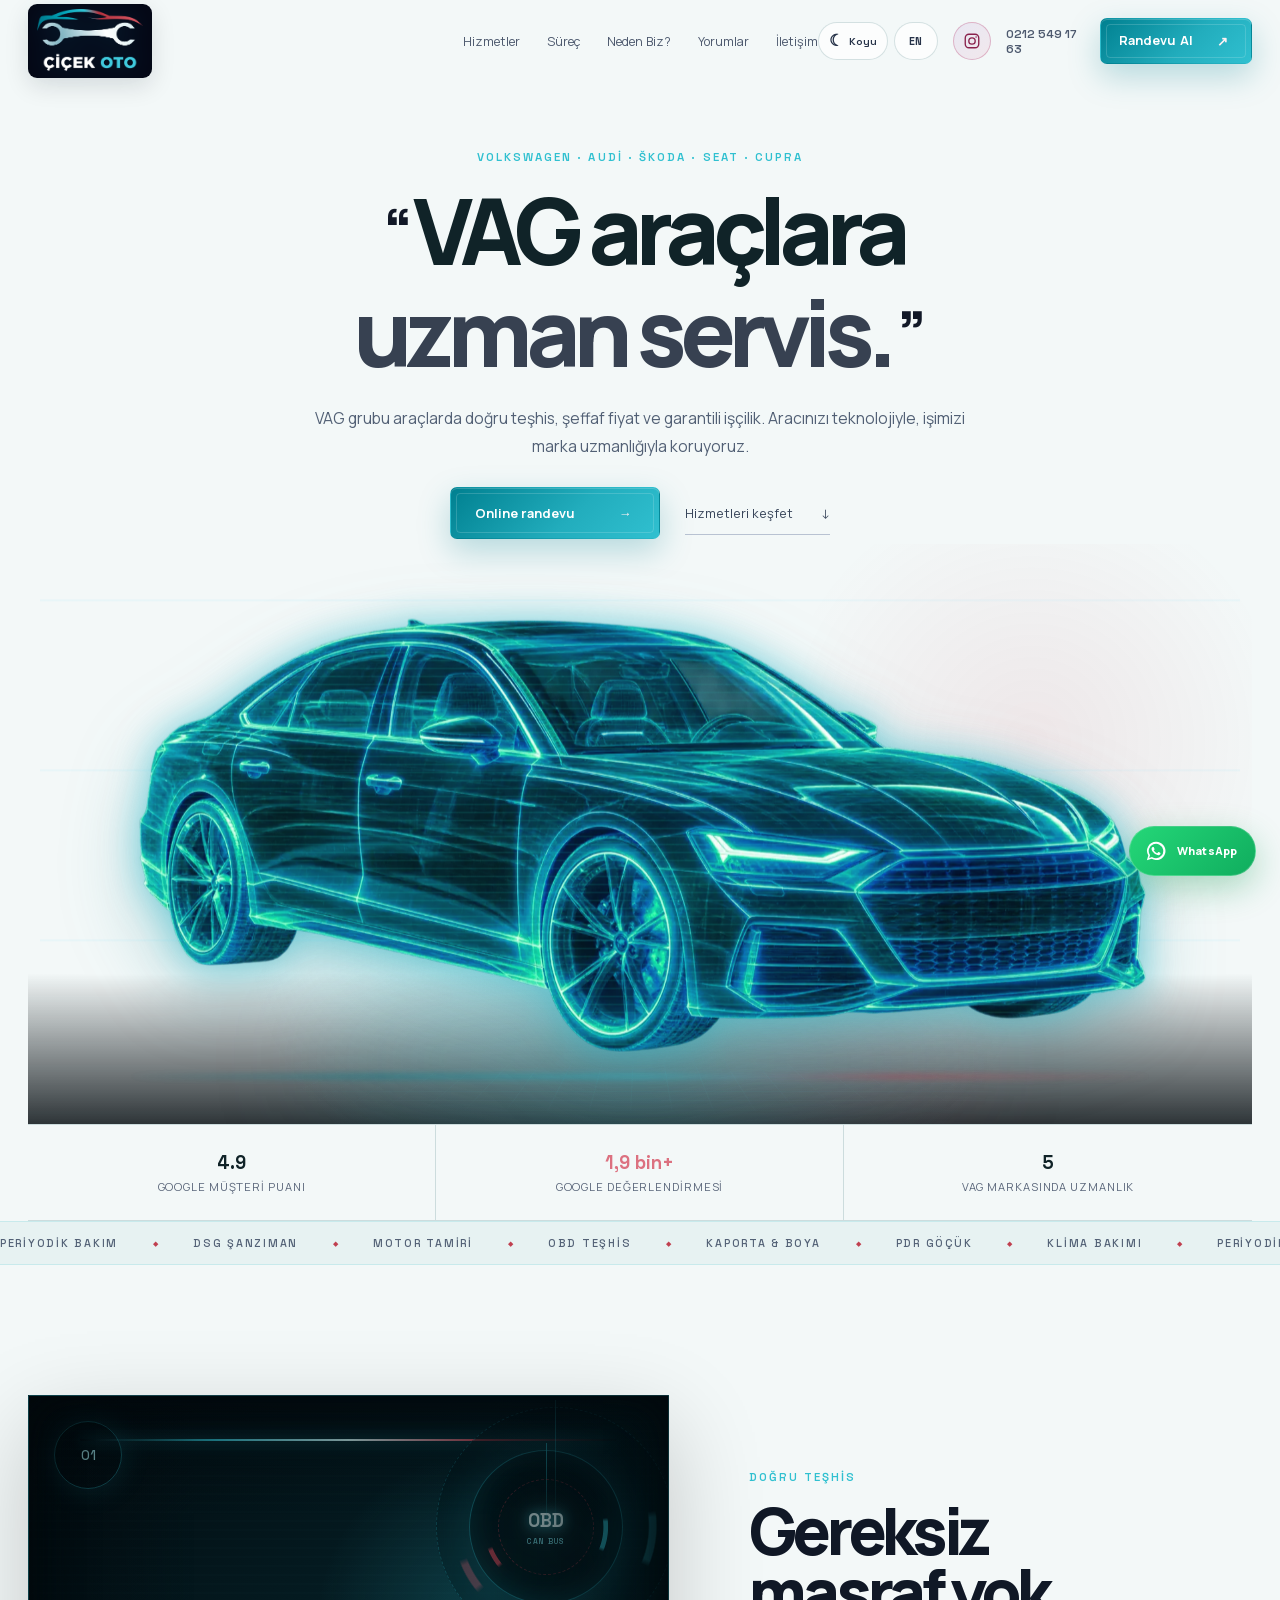
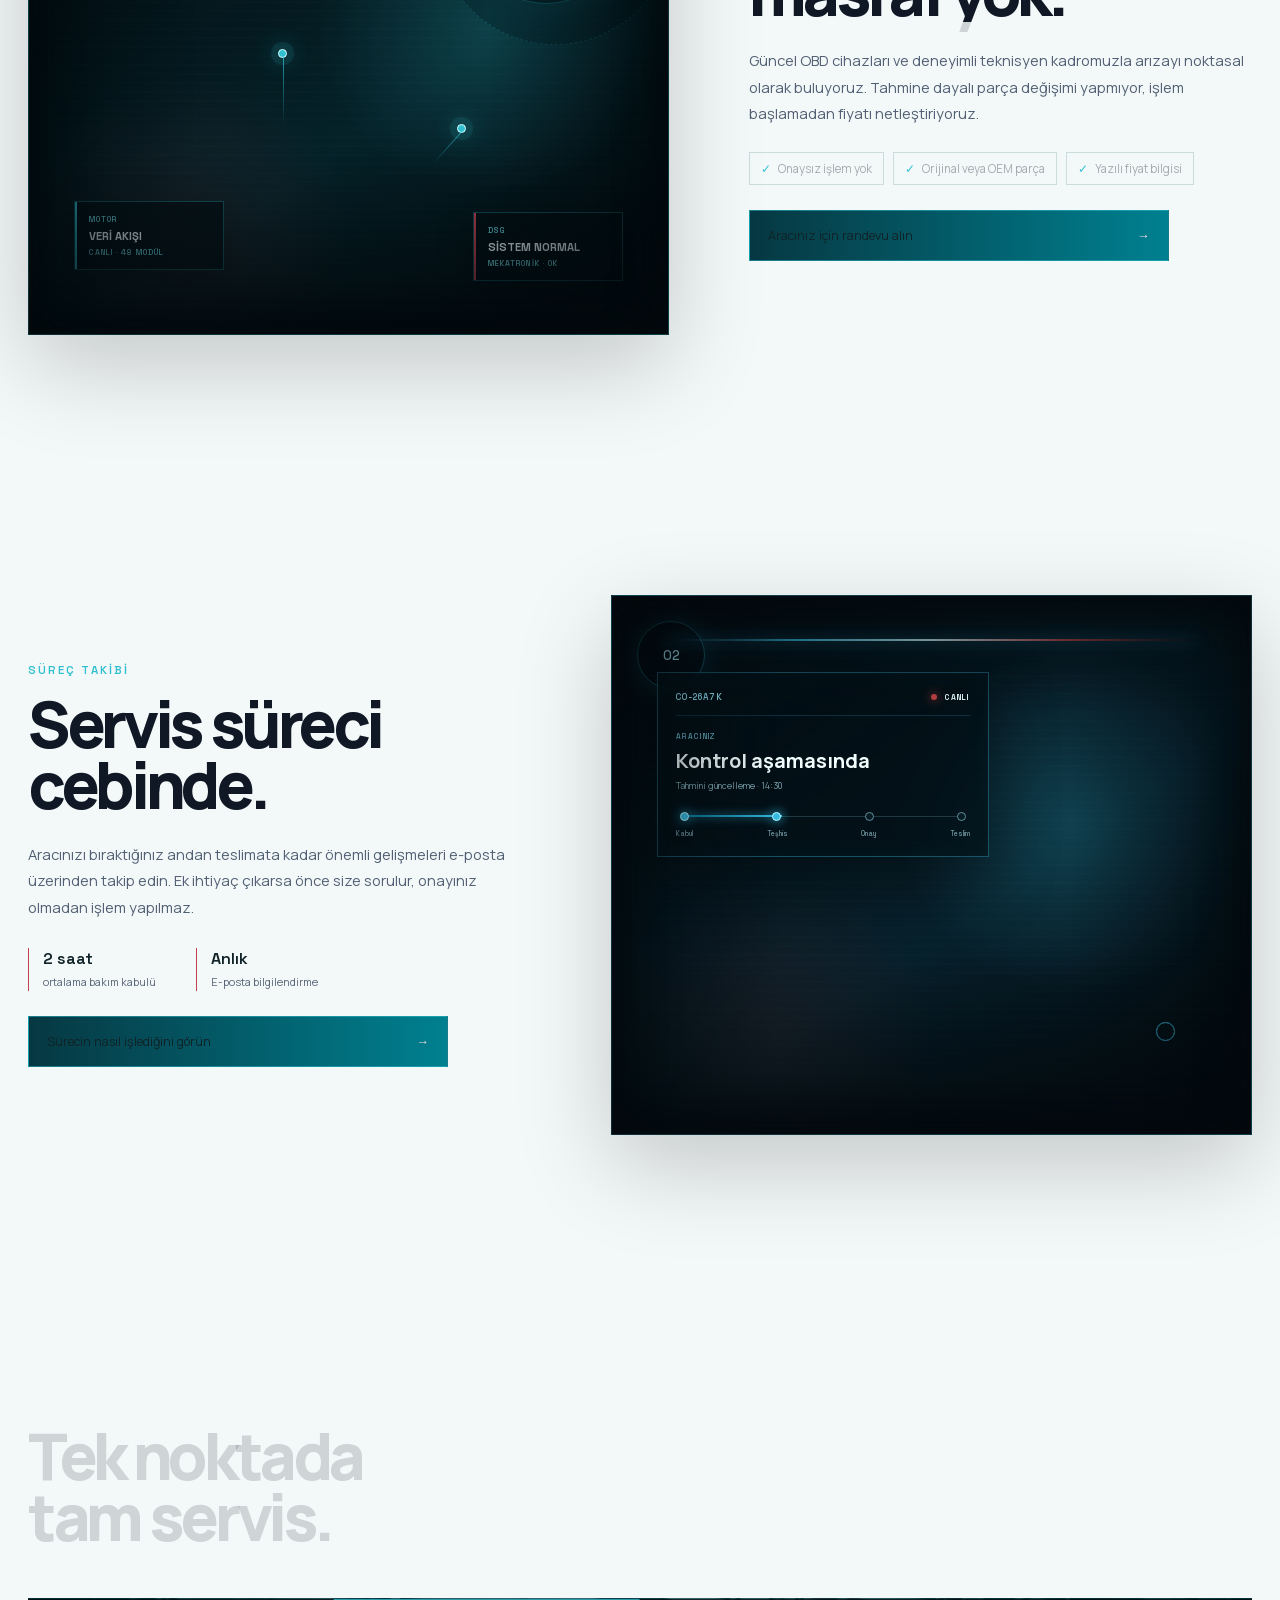
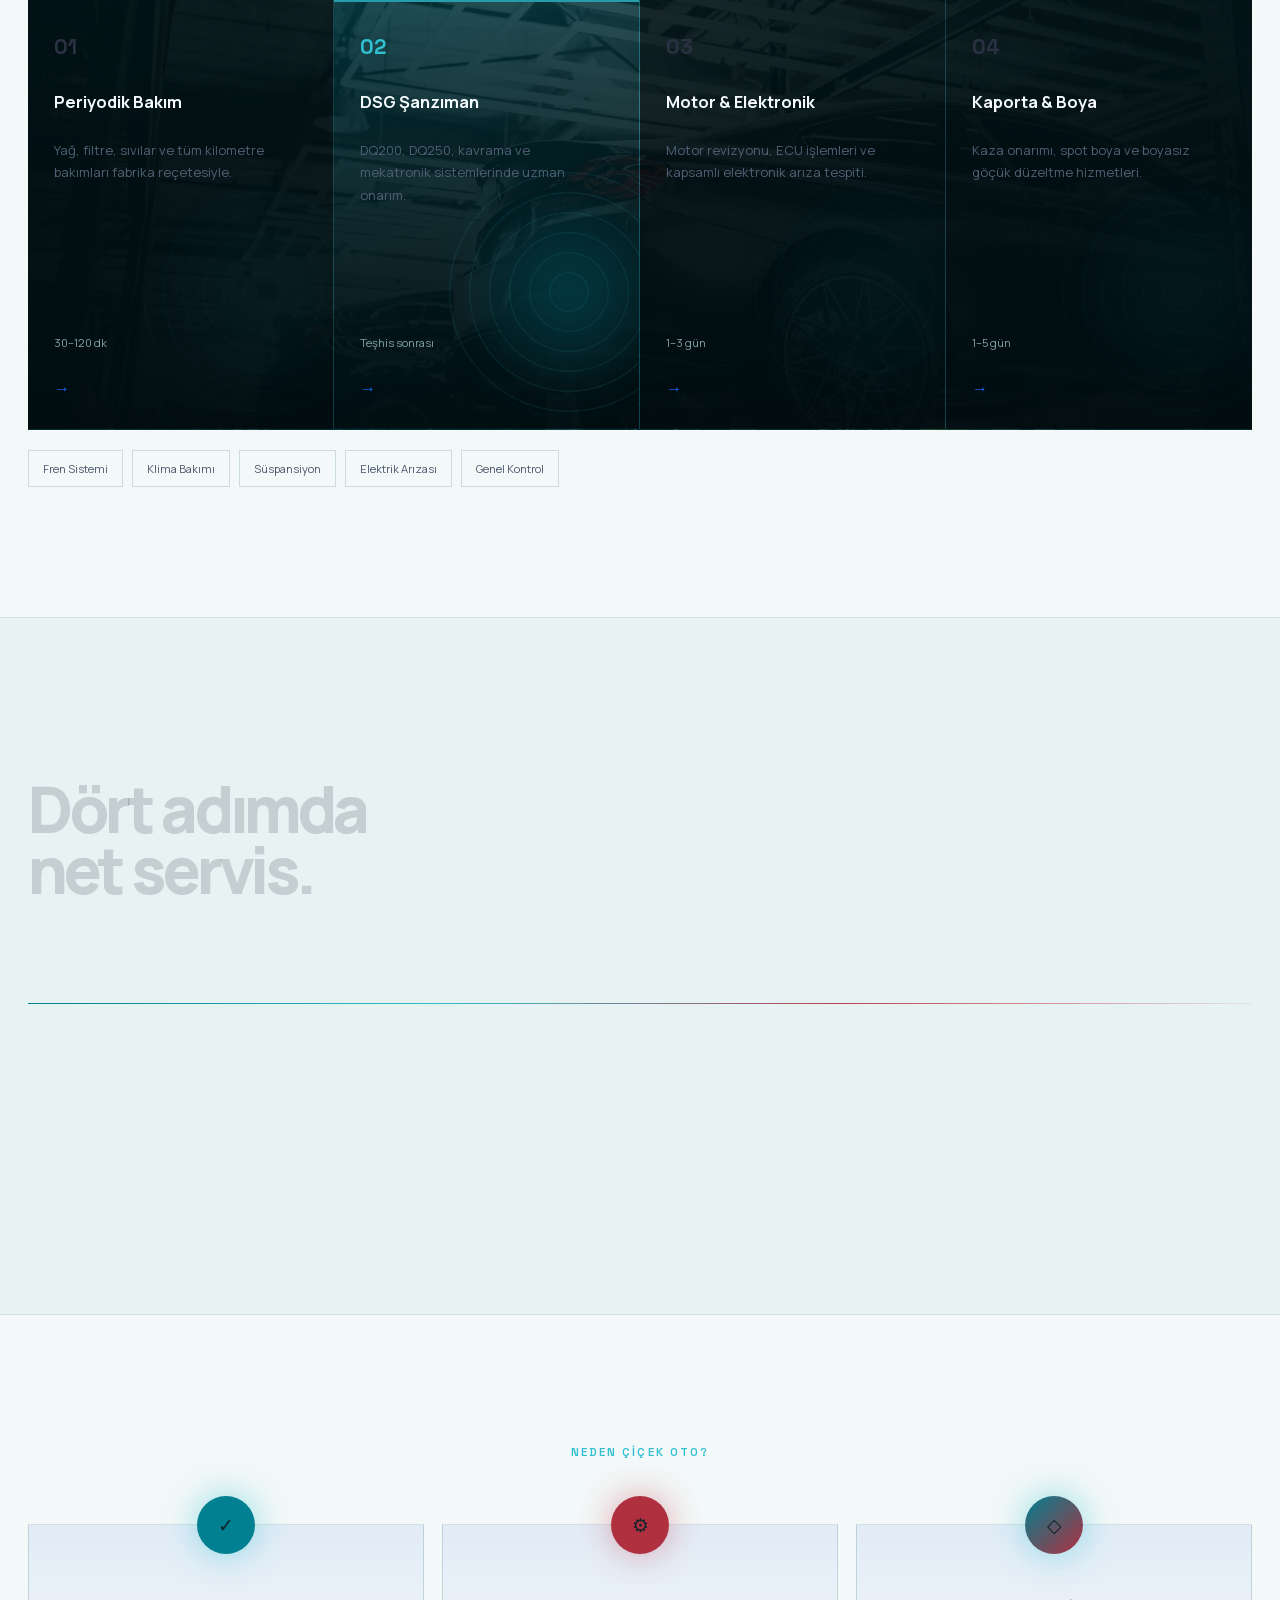
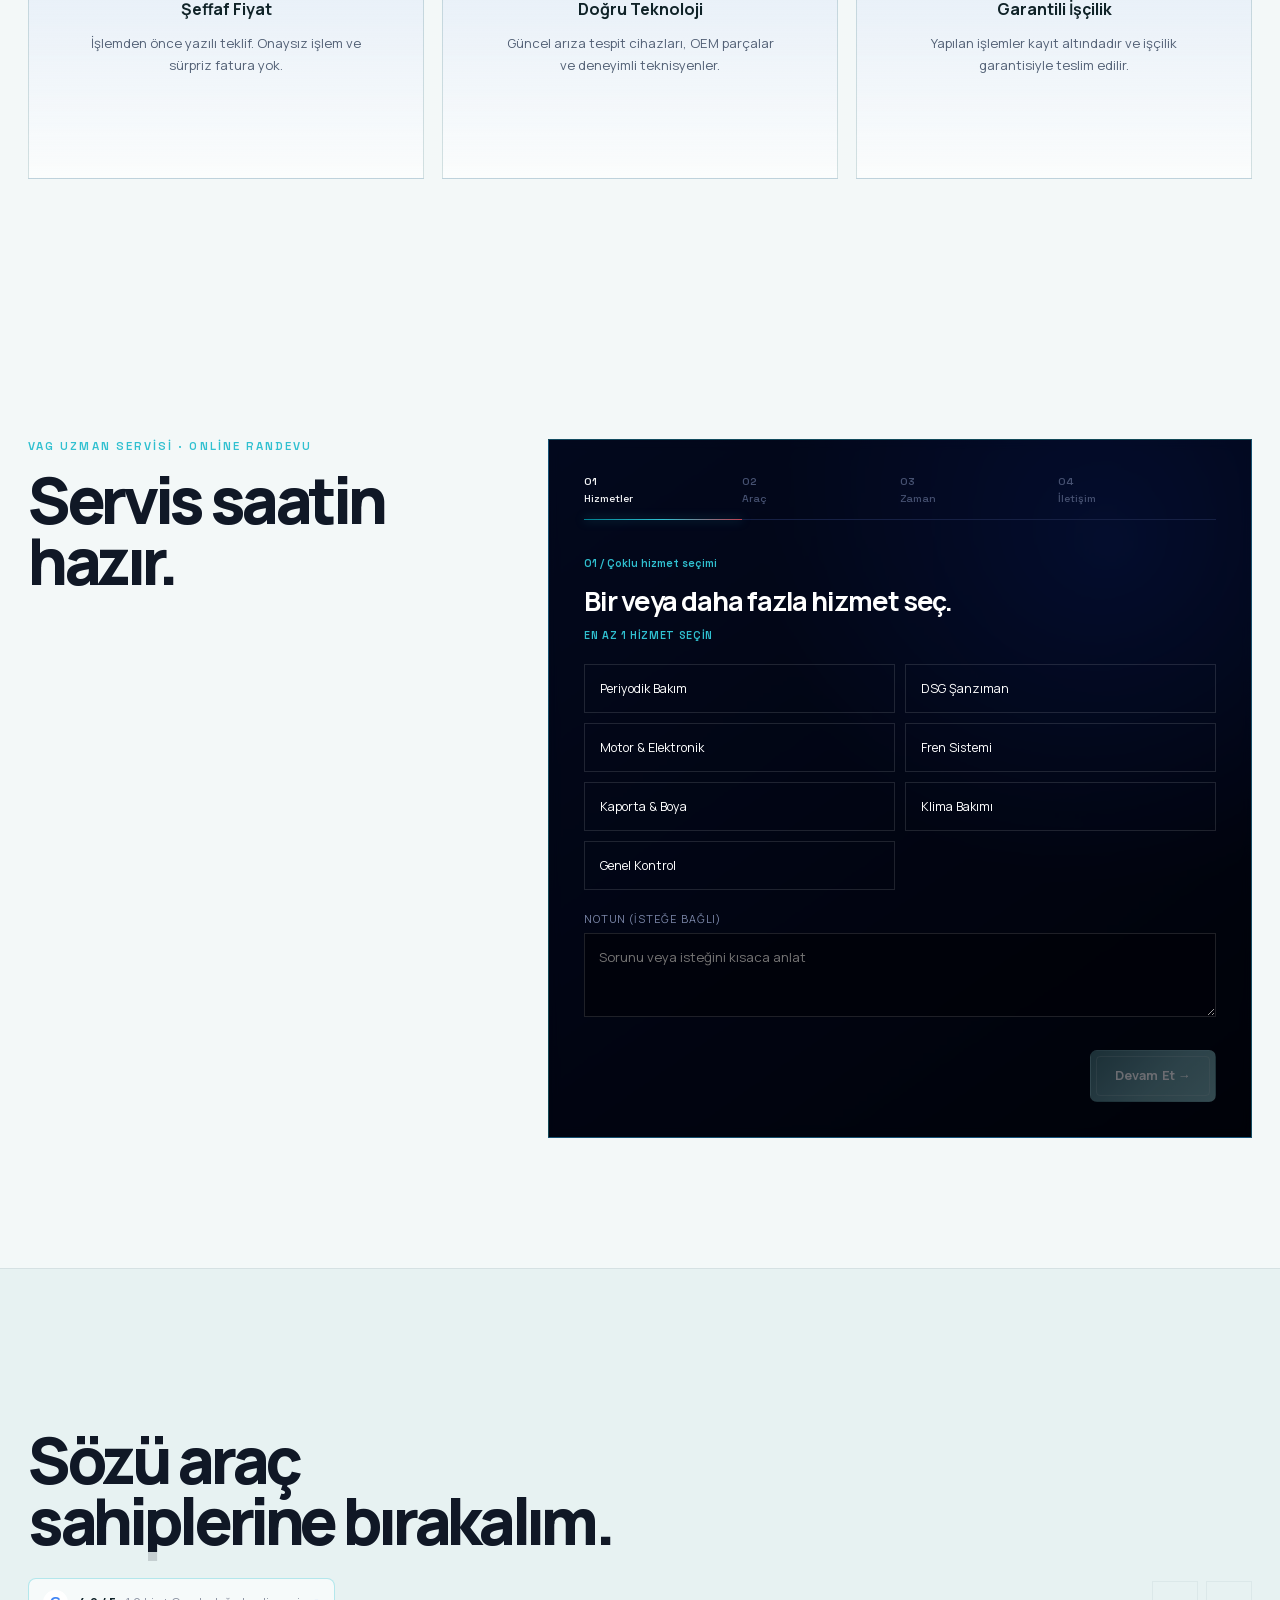
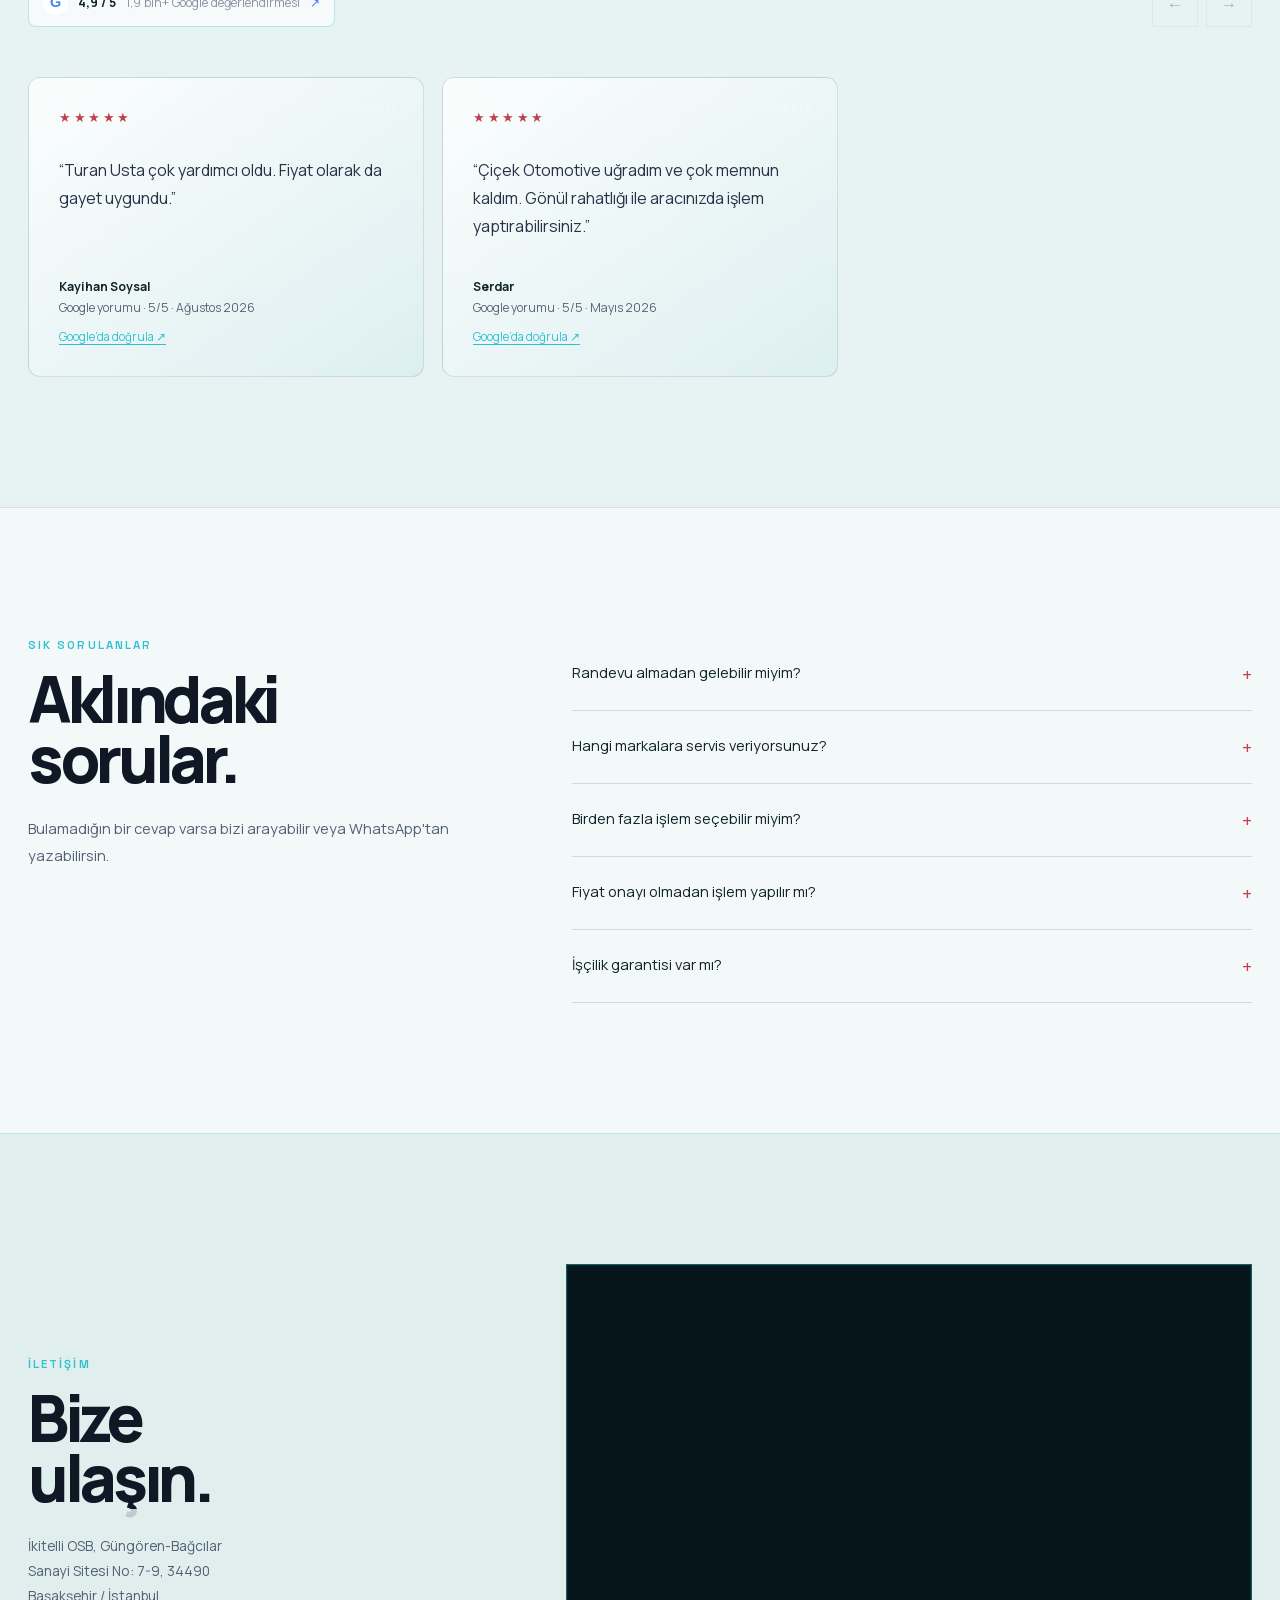
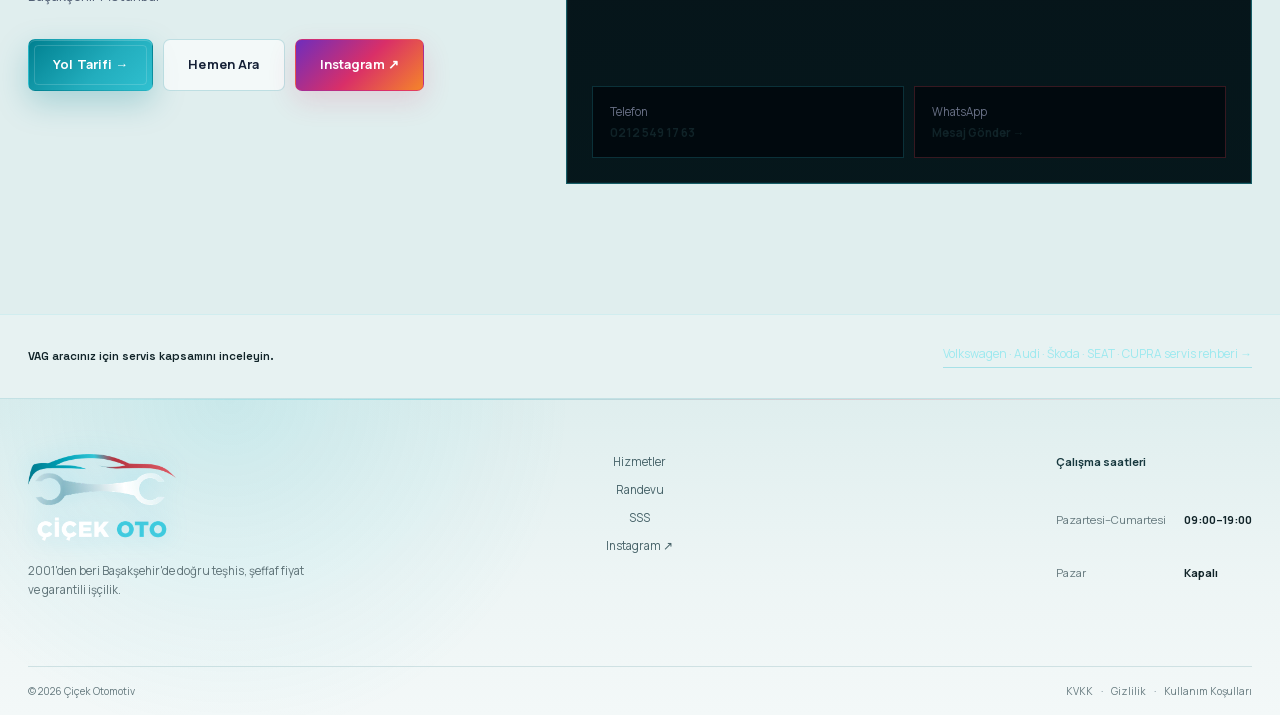
==== commit bf9f7d6d: "Refine service card accessibility semantics" ====
--- a/index.html
+++ b/index.html
@@ -56,7 +56,7 @@
 
     <section class="story story-reverse shell" id="servis-takibi"><div class="story-copy"><div class="eyebrow reveal">Süreç takibi</div><h2 class="split-heading">Servis süreci<br>cebinde.</h2><p class="reveal">Aracınızı bıraktığınız andan teslimata kadar önemli gelişmeleri e-posta üzerinden takip edin. Ek ihtiyaç çıkarsa önce size sorulur, onayınız olmadan işlem yapılmaz.</p><div class="mini-metrics reveal"><div><b>2 saat</b><span>ortalama bakım kabulü</span></div><div><b>Anlık</b><span>E-posta bilgilendirme</span></div></div><a class="wide-link reveal" href="#surec"><span>Sürecin nasıl işlediğini görün</span><b>→</b></a></div><div class="scene scene-track reveal-media" role="img" aria-label="Holografik araç ve canlı servis süreci takip ekranı"><span class="scene-index">02</span><div class="scene-grid" aria-hidden="true"></div><div class="scene-scan" aria-hidden="true"></div><div class="track-panel"><div class="track-panel-head"><span>CO-26A7K</span><b><i></i> CANLI</b></div><div class="track-status"><small>ARACINIZ</small><strong>Kontrol aşamasında</strong><span>Tahmini güncelleme · 14:30</span></div><div class="track-route" aria-hidden="true"><i></i><i></i><i></i><i></i><b></b></div><div class="track-labels"><span>Kabul</span><span>Teşhis</span><span>Onay</span><span>Teslim</span></div></div><div class="signal-rings" aria-hidden="true"><i></i><i></i><i></i></div></div></section>
 
-    <section class="services section shell" id="hizmetler"><div class="section-head"><div><div class="eyebrow reveal">Hizmetler</div><h2 class="split-heading">Tek noktada<br>tam servis.</h2></div><p class="reveal">Bakım, mekanik, elektronik ve kaporta işlemleri tek ekip tarafından yönetilir.</p></div><div class="service-slices" id="serviceSlices"><article class="service-slice" role="button" tabindex="0" data-service="Periyodik Bakım"><span class="slice-no">01</span><h3>Periyodik Bakım</h3><p>Yağ, filtre, sıvılar ve tüm kilometre bakımları fabrika reçetesiyle.</p><small>30–120 dk</small><i>→</i><b></b></article><article class="service-slice active" role="button" tabindex="0" data-service="DSG Şanzıman"><span class="slice-no">02</span><h3>DSG Şanzıman</h3><p>DQ200, DQ250, kavrama ve mekatronik sistemlerinde uzman onarım.</p><small>Teşhis sonrası</small><i>→</i><b></b></article><article class="service-slice" role="button" tabindex="0" data-service="Motor &amp; Elektronik"><span class="slice-no">03</span><h3>Motor &amp; Elektronik</h3><p>Motor revizyonu, ECU işlemleri ve kapsamlı elektronik arıza tespiti.</p><small>1–3 gün</small><i>→</i><b></b></article><article class="service-slice" role="button" tabindex="0" data-service="Kaporta &amp; Boya"><span class="slice-no">04</span><h3>Kaporta &amp; Boya</h3><p>Kaza onarımı, spot boya ve boyasız göçük düzeltme hizmetleri.</p><small>1–5 gün</small><i>→</i><b></b></article></div><div class="service-more"><button class="service-chip" type="button" data-service="Fren Sistemi">Fren Sistemi</button><button class="service-chip" type="button" data-service="Klima Bakımı">Klima Bakımı</button><button class="service-chip" type="button" data-service="Süspansiyon">Süspansiyon</button><button class="service-chip" type="button" data-service="Elektrik Arızası">Elektrik Arızası</button><button class="service-chip" type="button" data-service="Genel Kontrol">Genel Kontrol</button></div></section>
+    <section class="services section shell" id="hizmetler"><div class="section-head"><div><div class="eyebrow reveal">Hizmetler</div><h2 class="split-heading">Tek noktada<br>tam servis.</h2></div><p class="reveal">Bakım, mekanik, elektronik ve kaporta işlemleri tek ekip tarafından yönetilir.</p></div><div class="service-slices" id="serviceSlices"><article class="service-slice" tabindex="0" data-service="Periyodik Bakım"><span class="slice-no">01</span><h3>Periyodik Bakım</h3><p>Yağ, filtre, sıvılar ve tüm kilometre bakımları fabrika reçetesiyle.</p><small>30–120 dk</small><i>→</i><b></b></article><article class="service-slice active" tabindex="0" data-service="DSG Şanzıman"><span class="slice-no">02</span><h3>DSG Şanzıman</h3><p>DQ200, DQ250, kavrama ve mekatronik sistemlerinde uzman onarım.</p><small>Teşhis sonrası</small><i>→</i><b></b></article><article class="service-slice" tabindex="0" data-service="Motor &amp; Elektronik"><span class="slice-no">03</span><h3>Motor &amp; Elektronik</h3><p>Motor revizyonu, ECU işlemleri ve kapsamlı elektronik arıza tespiti.</p><small>1–3 gün</small><i>→</i><b></b></article><article class="service-slice" tabindex="0" data-service="Kaporta &amp; Boya"><span class="slice-no">04</span><h3>Kaporta &amp; Boya</h3><p>Kaza onarımı, spot boya ve boyasız göçük düzeltme hizmetleri.</p><small>1–5 gün</small><i>→</i><b></b></article></div><div class="service-more"><button class="service-chip" type="button" data-service="Fren Sistemi">Fren Sistemi</button><button class="service-chip" type="button" data-service="Klima Bakımı">Klima Bakımı</button><button class="service-chip" type="button" data-service="Süspansiyon">Süspansiyon</button><button class="service-chip" type="button" data-service="Elektrik Arızası">Elektrik Arızası</button><button class="service-chip" type="button" data-service="Genel Kontrol">Genel Kontrol</button></div></section>
 
     <section class="process section" id="surec"><div class="shell"><div class="section-head"><div><div class="eyebrow reveal">Nasıl çalışıyoruz?</div><h2 class="split-heading">Dört adımda<br>net servis.</h2></div><p class="reveal">Aracınızı teslim ederken ne olacağını, ne kadar süreceğini ve ne ödeyeceğinizi bilirsiniz.</p></div><div class="process-line"><article class="process-step reveal"><span>01</span><h3>Randevu</h3><p>Hizmeti, aracınızı ve size uygun zamanı seçin.</p></article><article class="process-step reveal"><span>02</span><h3>Teşhis</h3><p>Aracınız uzman ekip ve güncel cihazlarla kontrol edilir.</p></article><article class="process-step reveal"><span>03</span><h3>Onay</h3><p>İşlem ve fiyat bilgisi size iletilir; onayınız alınır.</p></article><article class="process-step reveal"><span>04</span><h3>Teslim</h3><p>Kontrol sonrası garantili şekilde aracınızı teslim alın.</p></article></div></div></section>
 
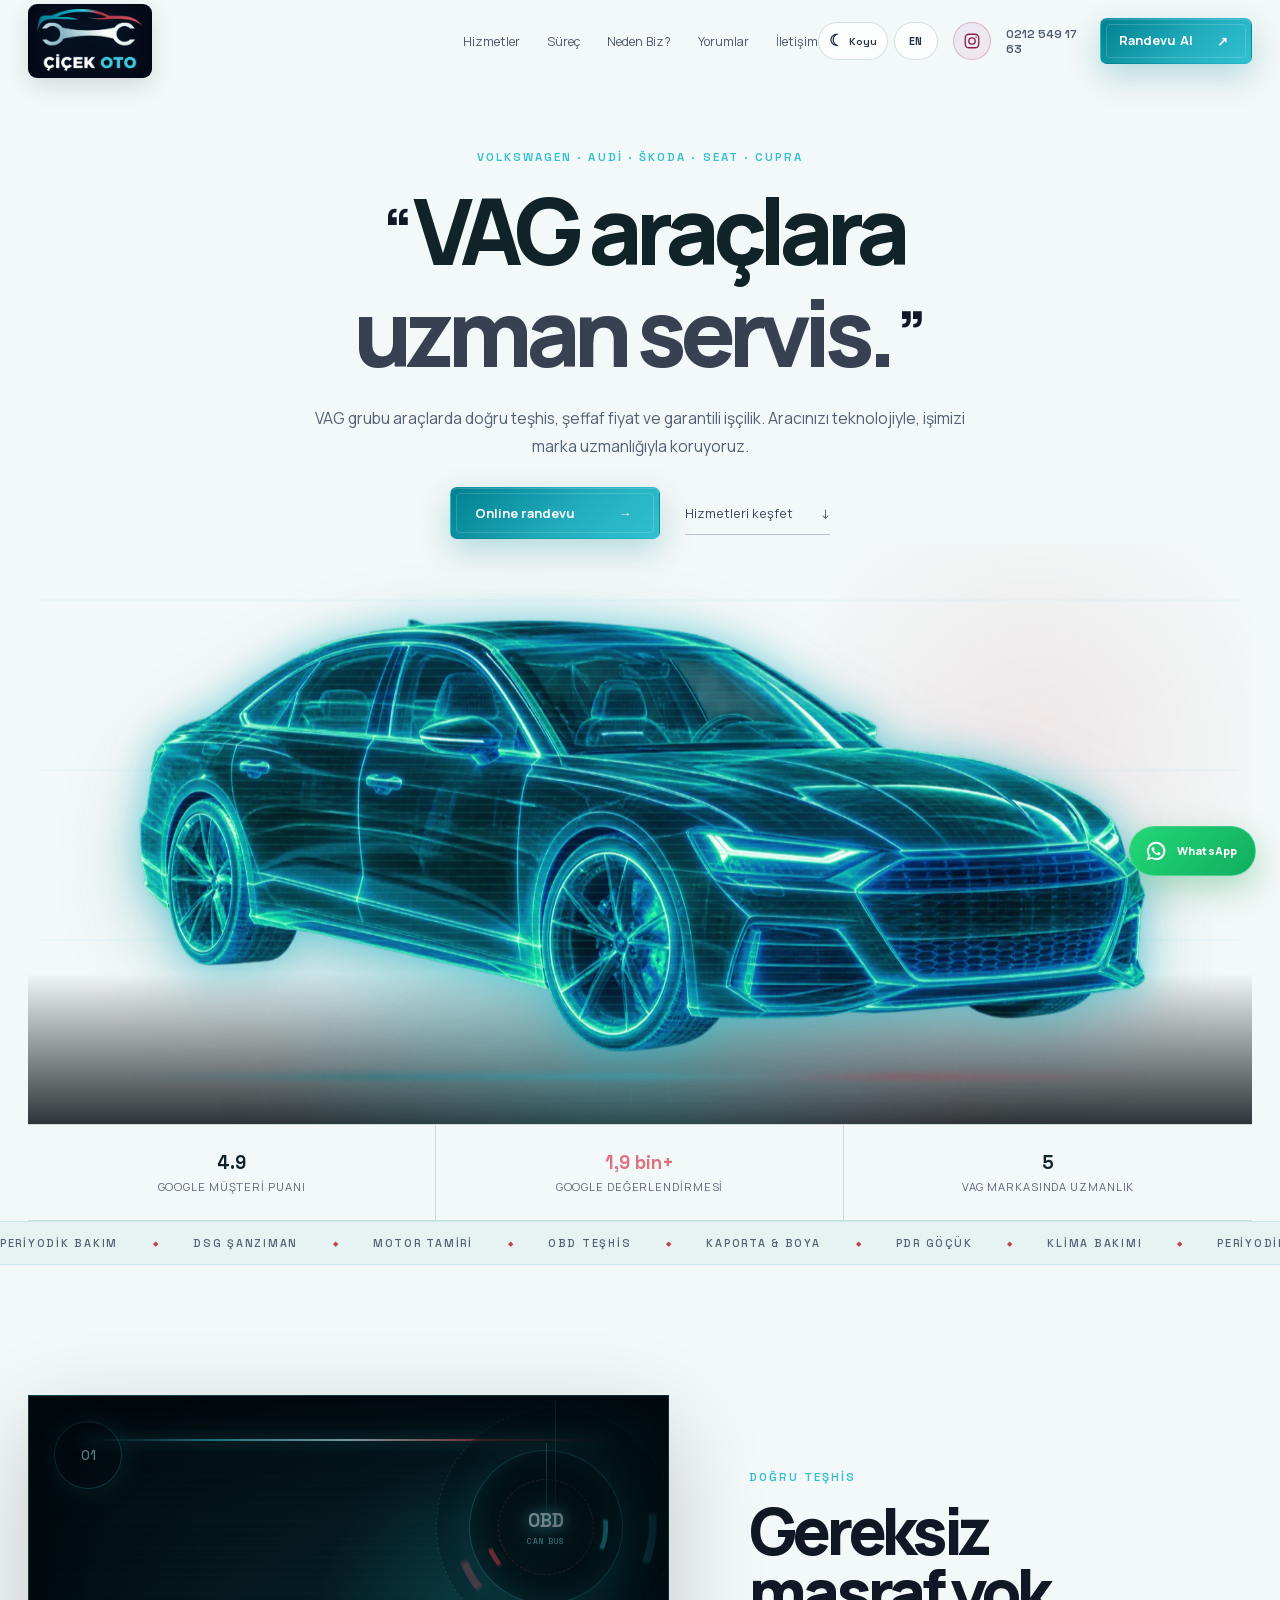
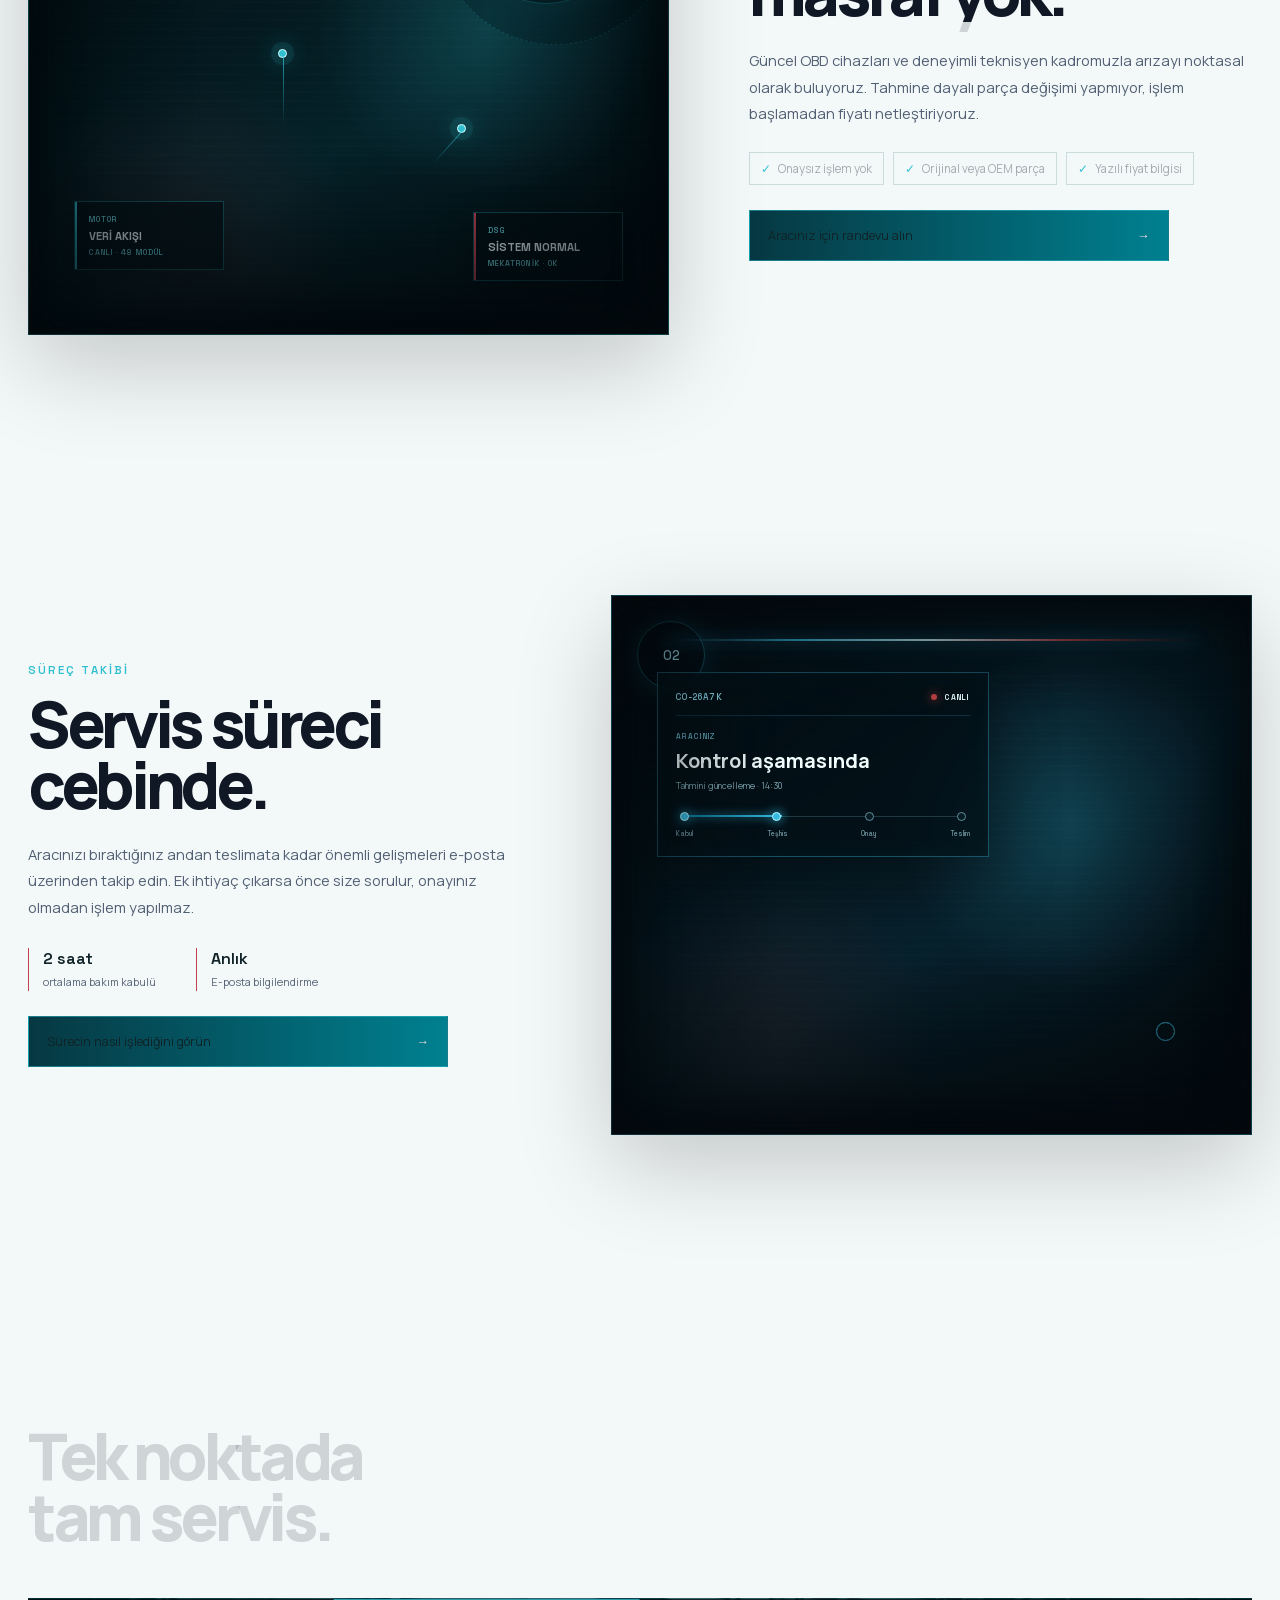
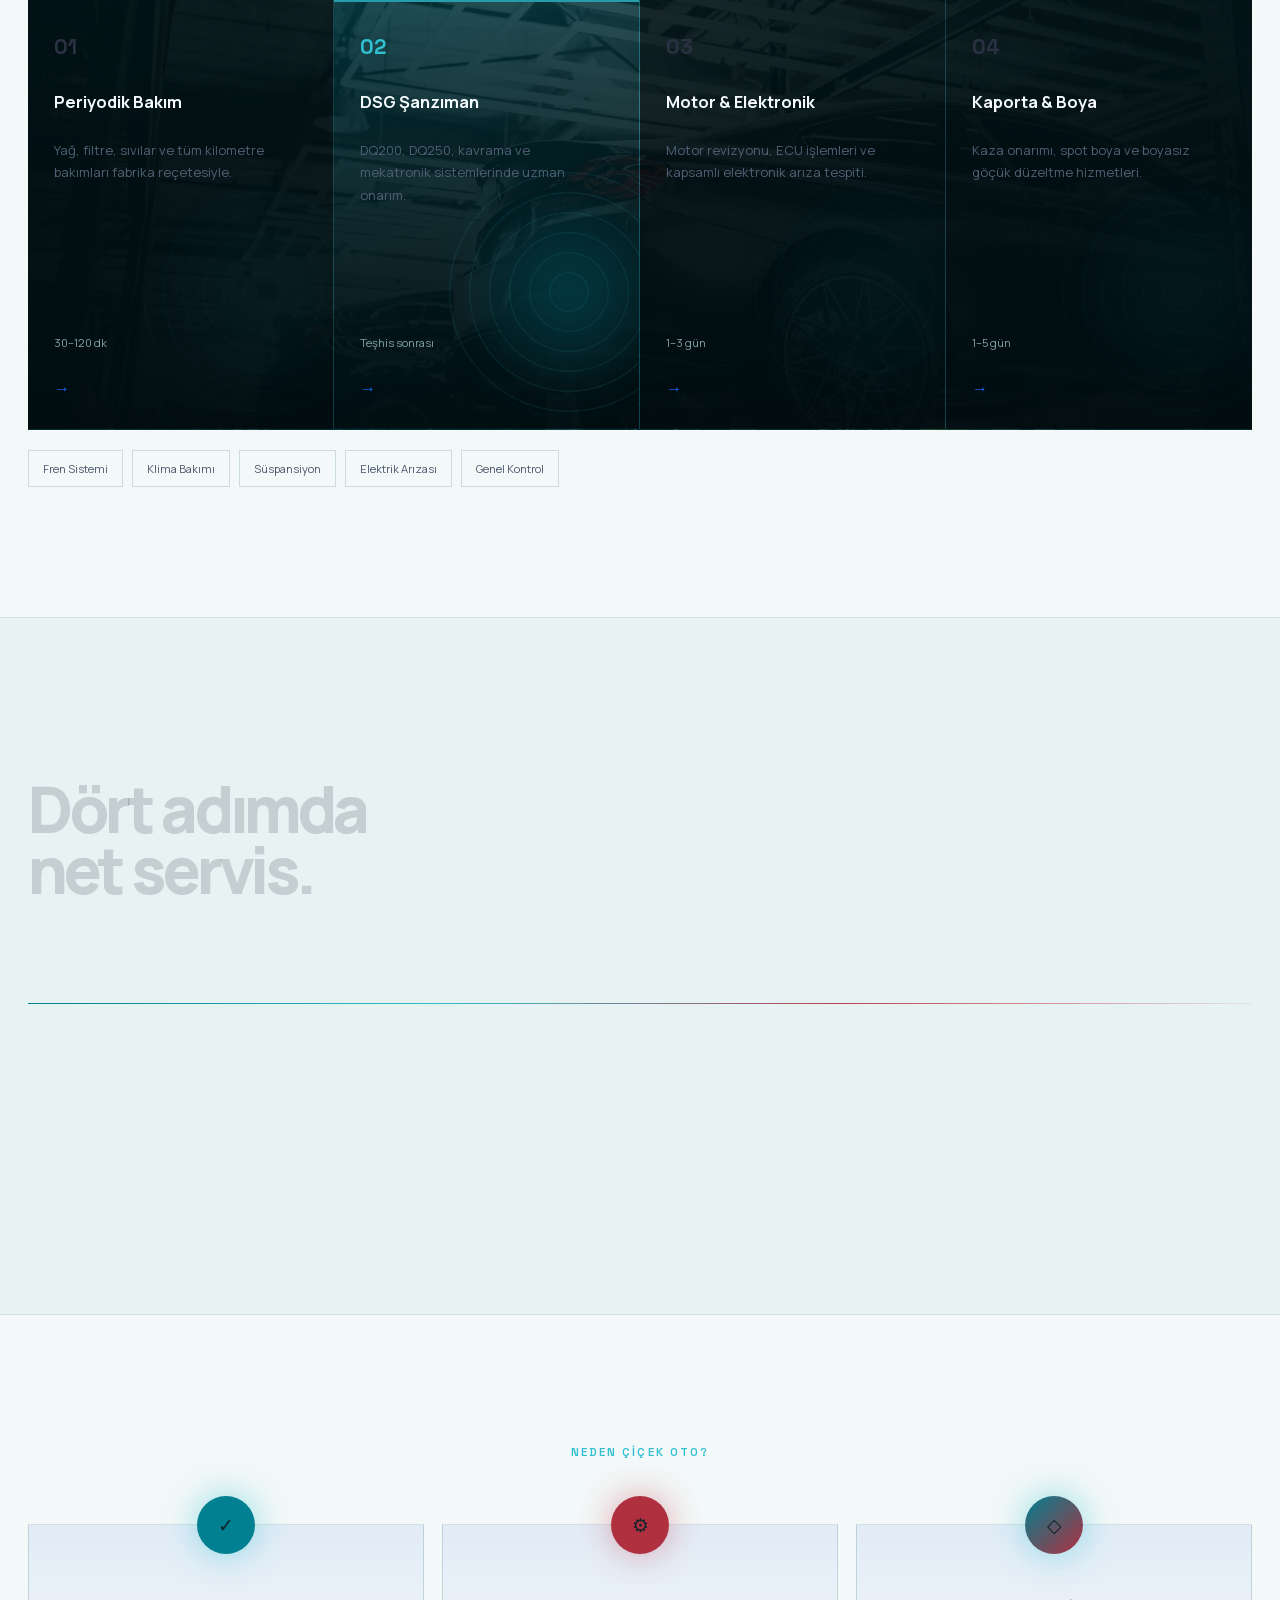
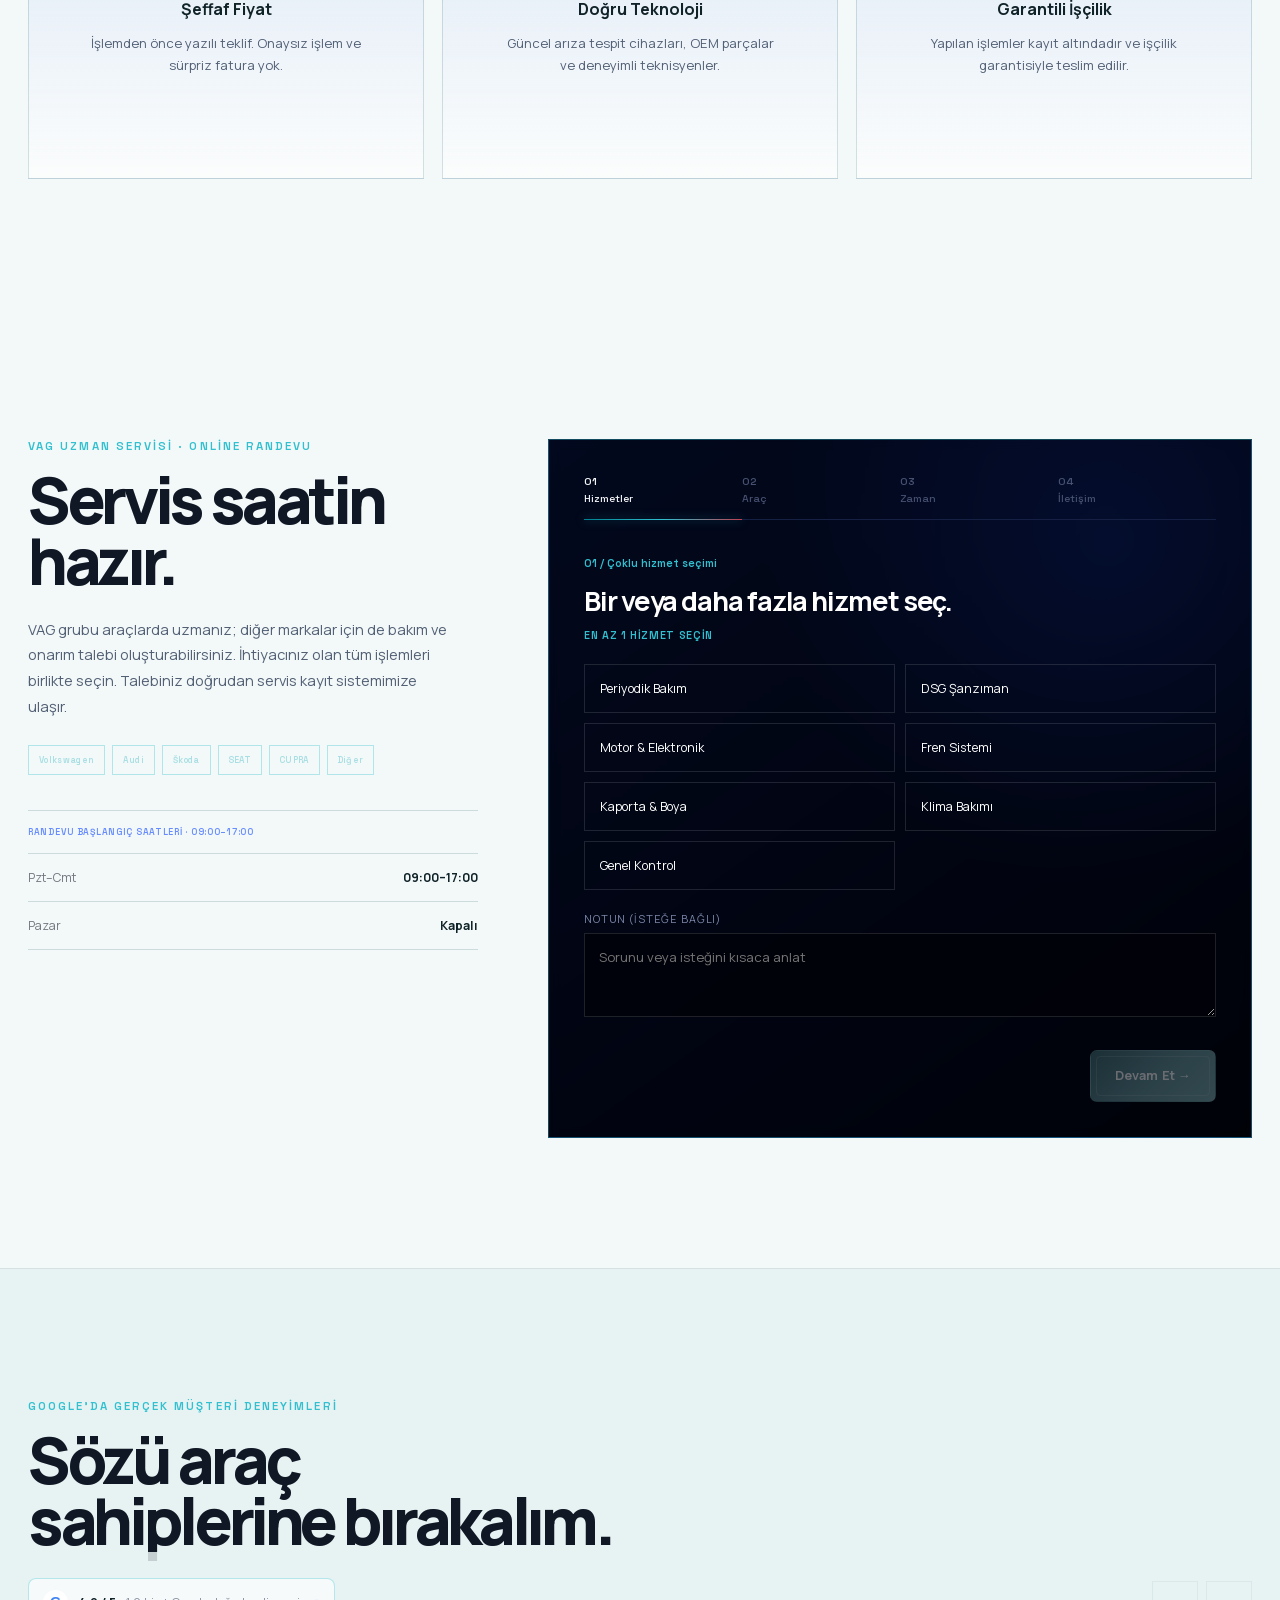
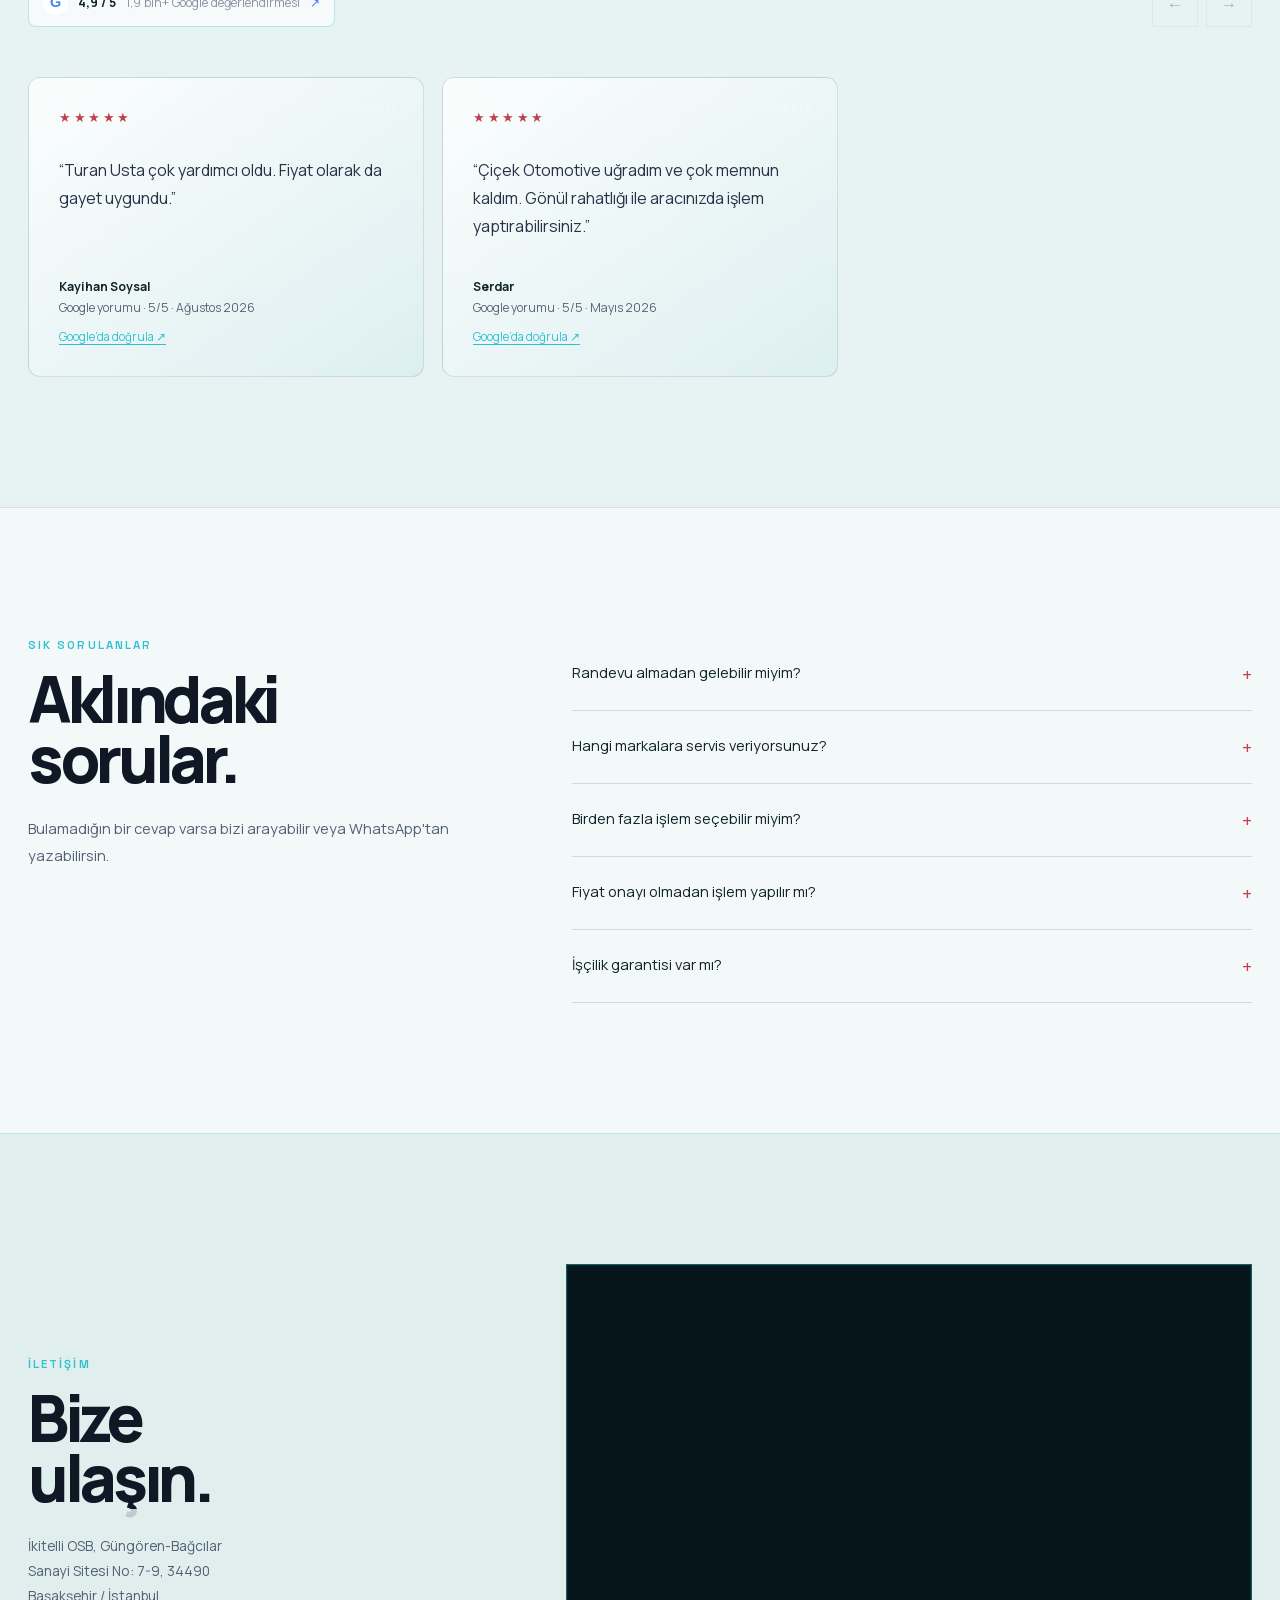
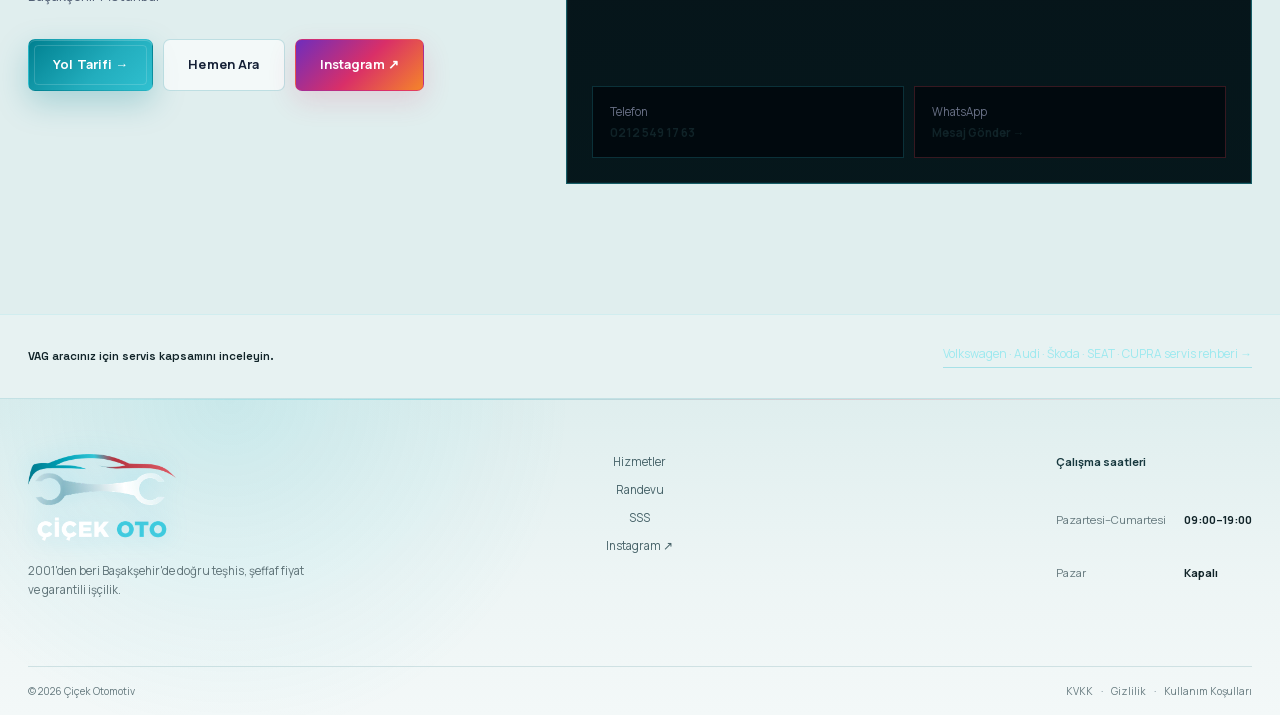
==== commit 8e5263da: "Serve a responsive lightweight loader logo" ====
--- a/index.html
+++ b/index.html
@@ -41,7 +41,7 @@
 </head>
 <body>
   <a class="skip-link" href="#main">İçeriğe geç</a>
-  <div class="page-loader" id="pageLoader" aria-hidden="true"><img class="loader-logo" src="img/optimized/cicek-oto-logo.webp" width="512" height="313" alt=""><div class="loader-track"><i></i></div><b id="loaderCount">0</b></div>
+  <div class="page-loader" id="pageLoader" aria-hidden="true"><img class="loader-logo" src="img/optimized/cicek-oto-logo.webp" srcset="img/optimized/cicek-oto-logo-256.webp 256w, img/optimized/cicek-oto-logo.webp 512w" sizes="230px" width="512" height="313" alt=""><div class="loader-track"><i></i></div><b id="loaderCount">0</b></div>
   <div class="scroll-progress" id="scrollProgress"></div>
   <div class="cursor-glow" id="cursorGlow" aria-hidden="true"></div>
 
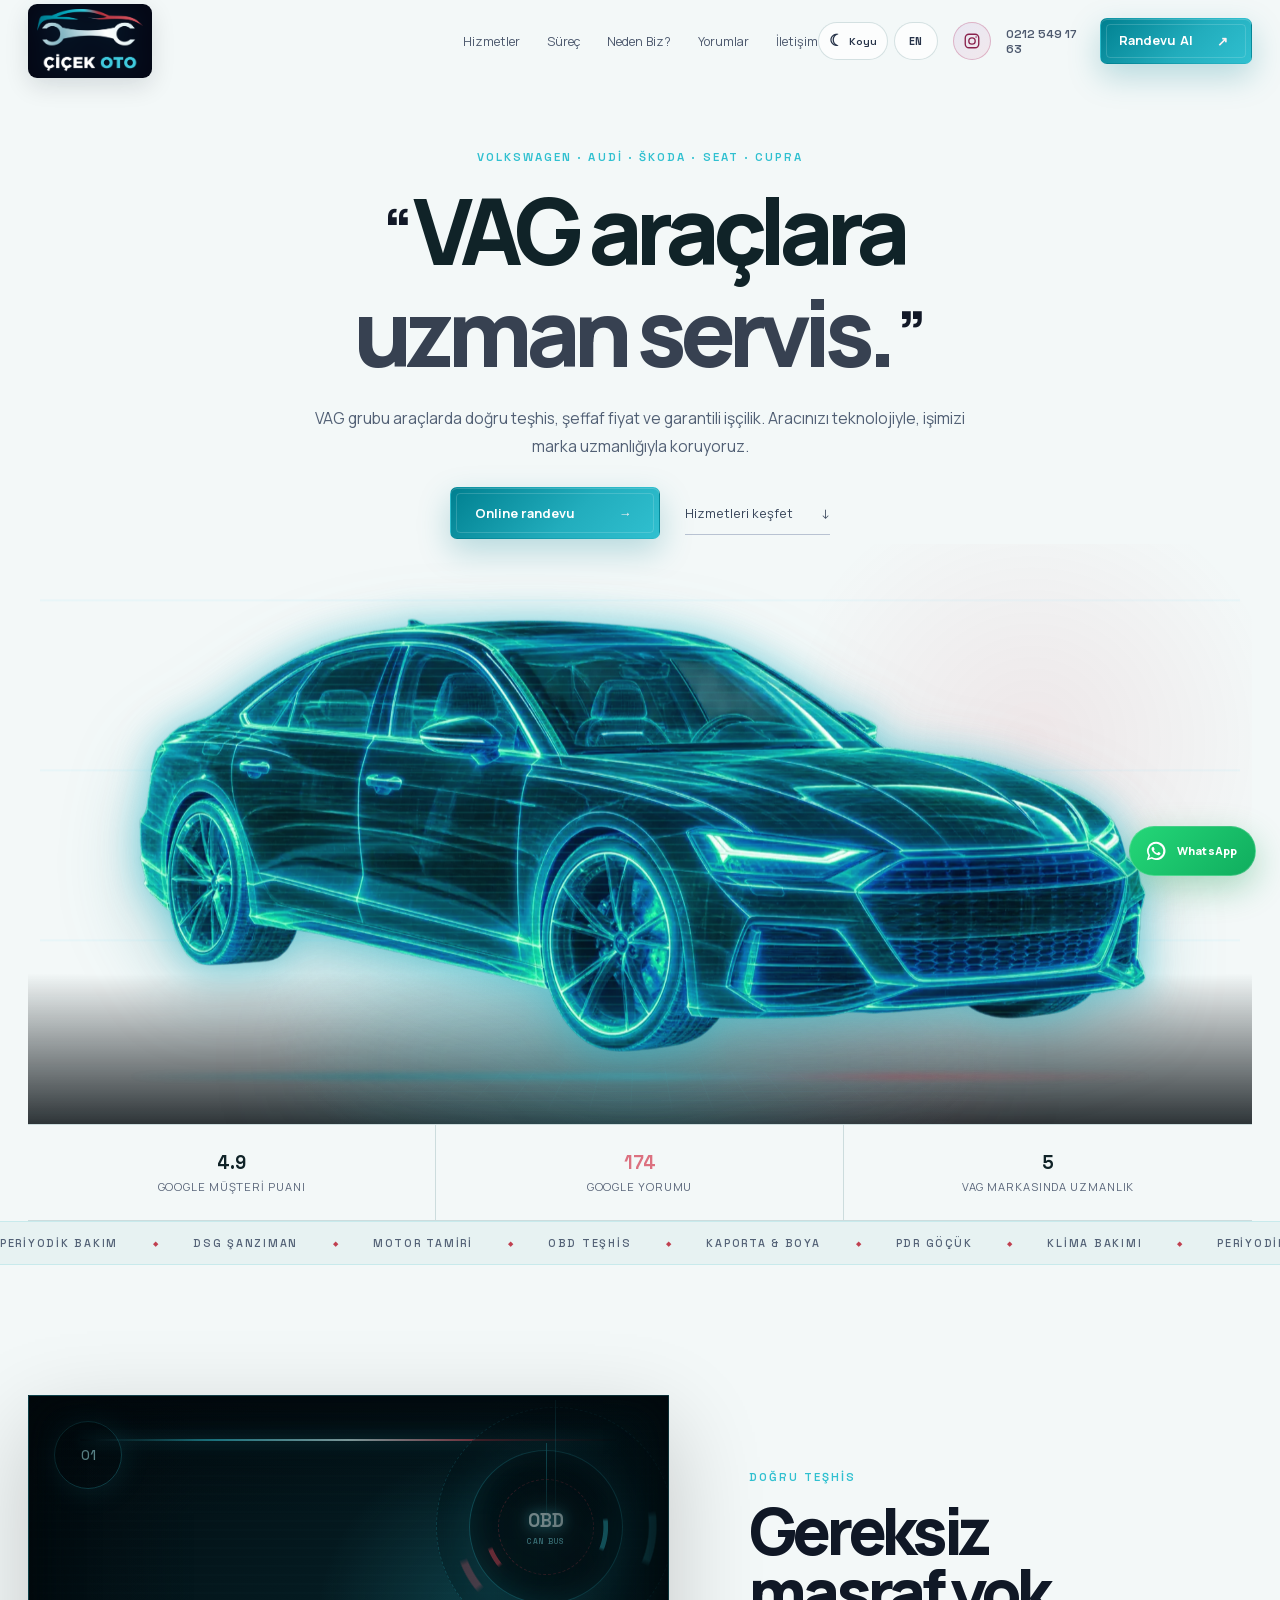
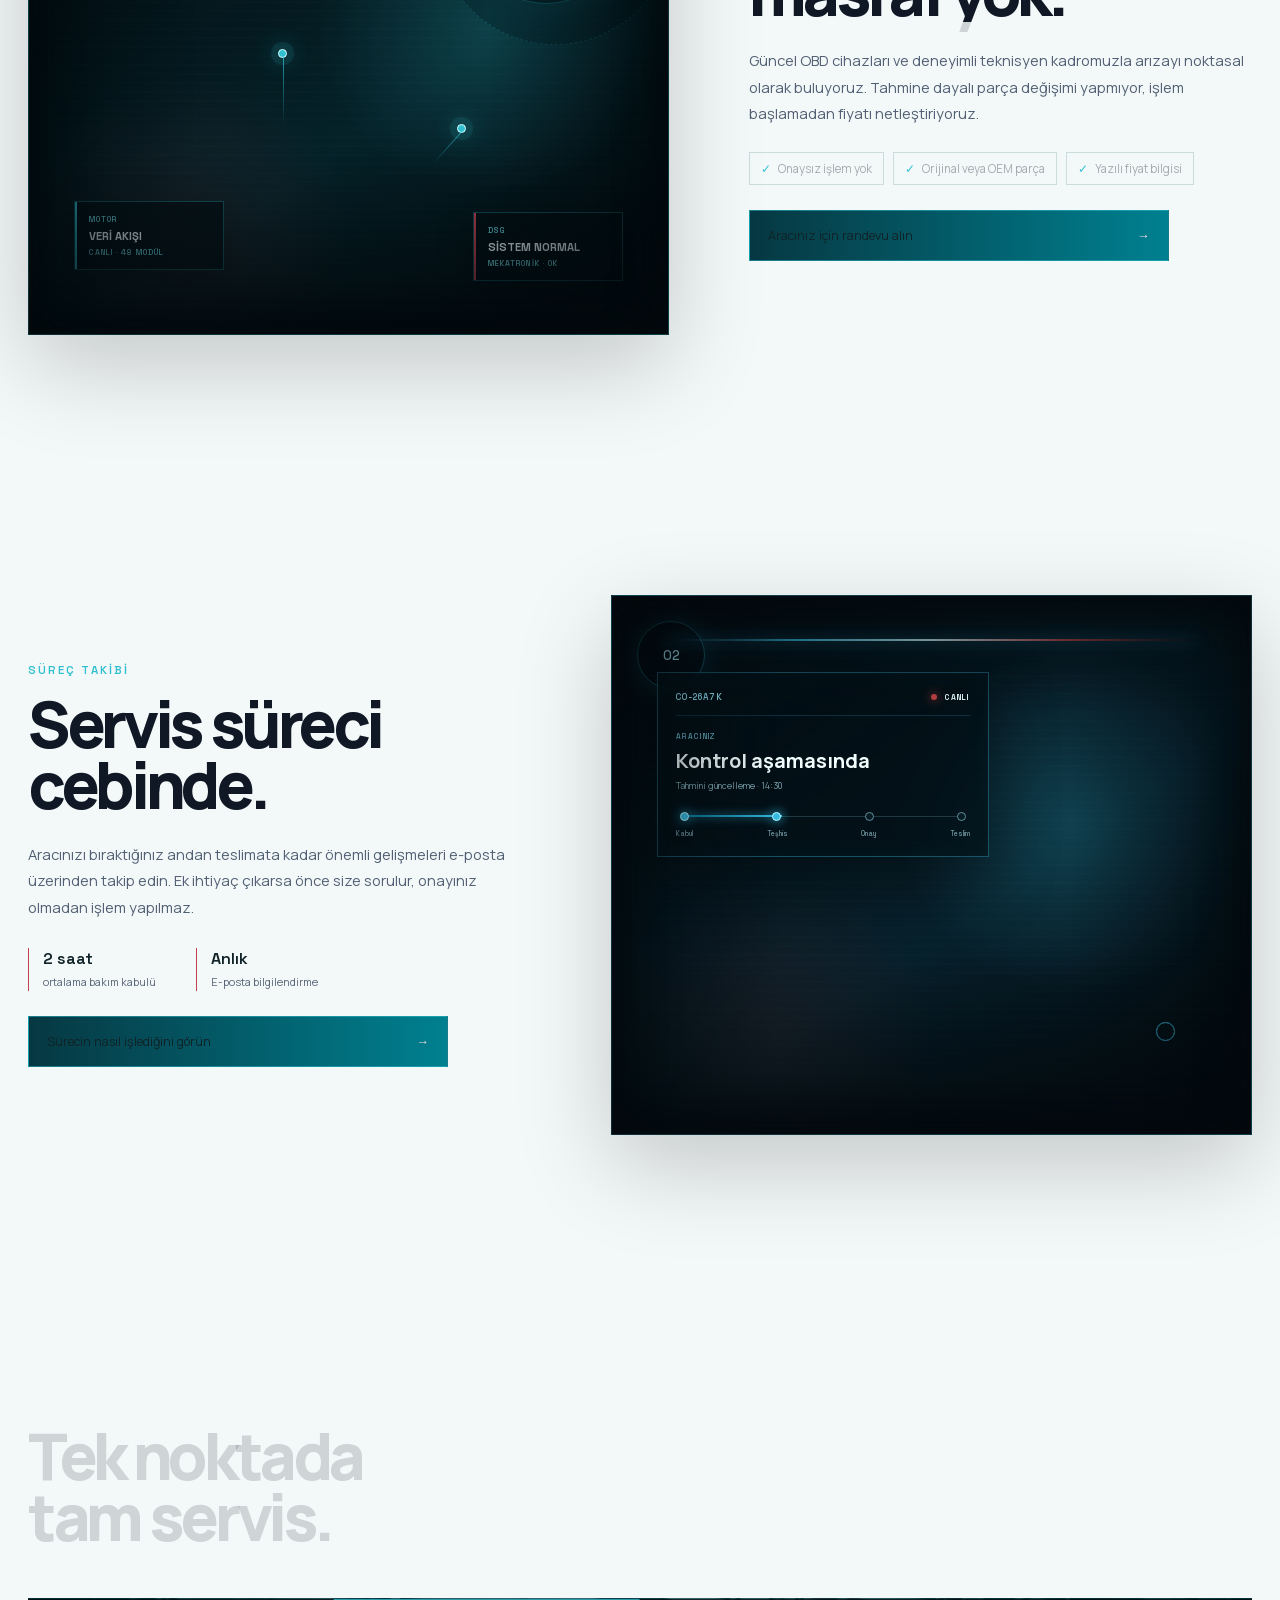
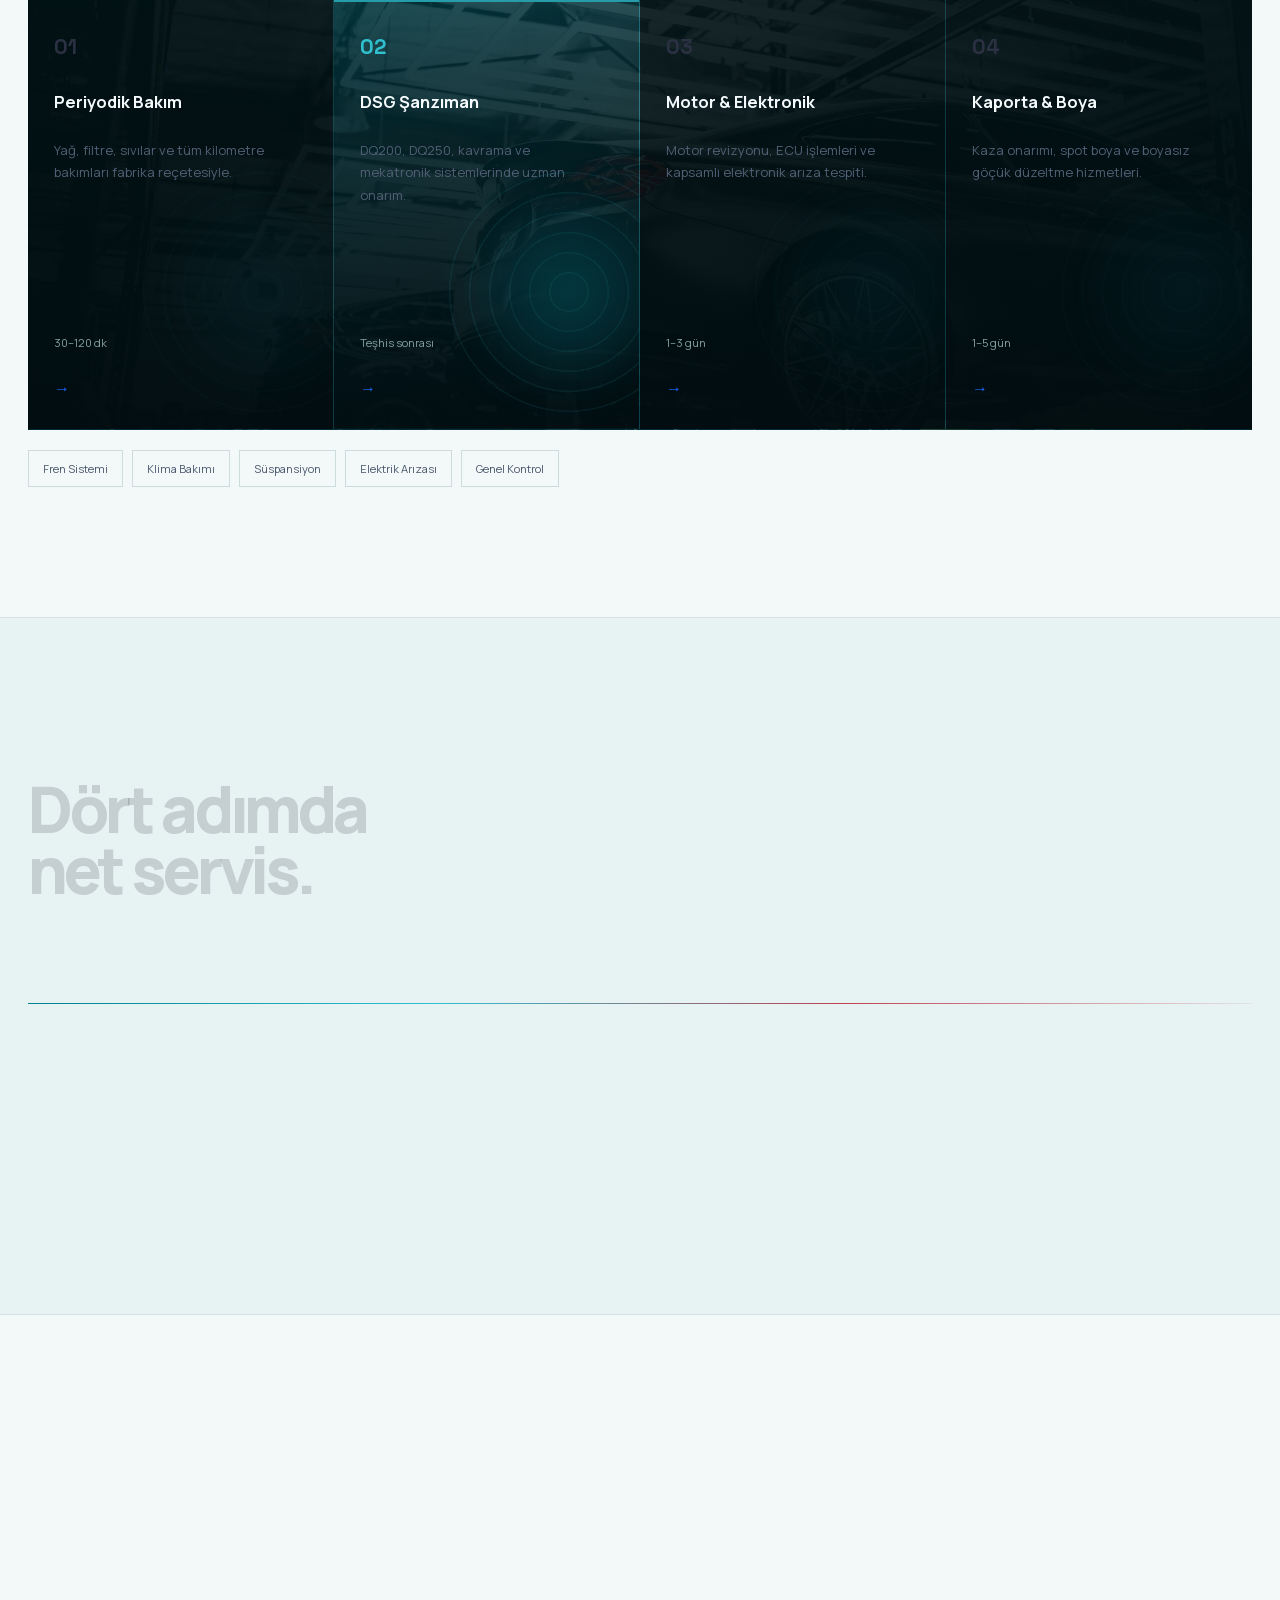
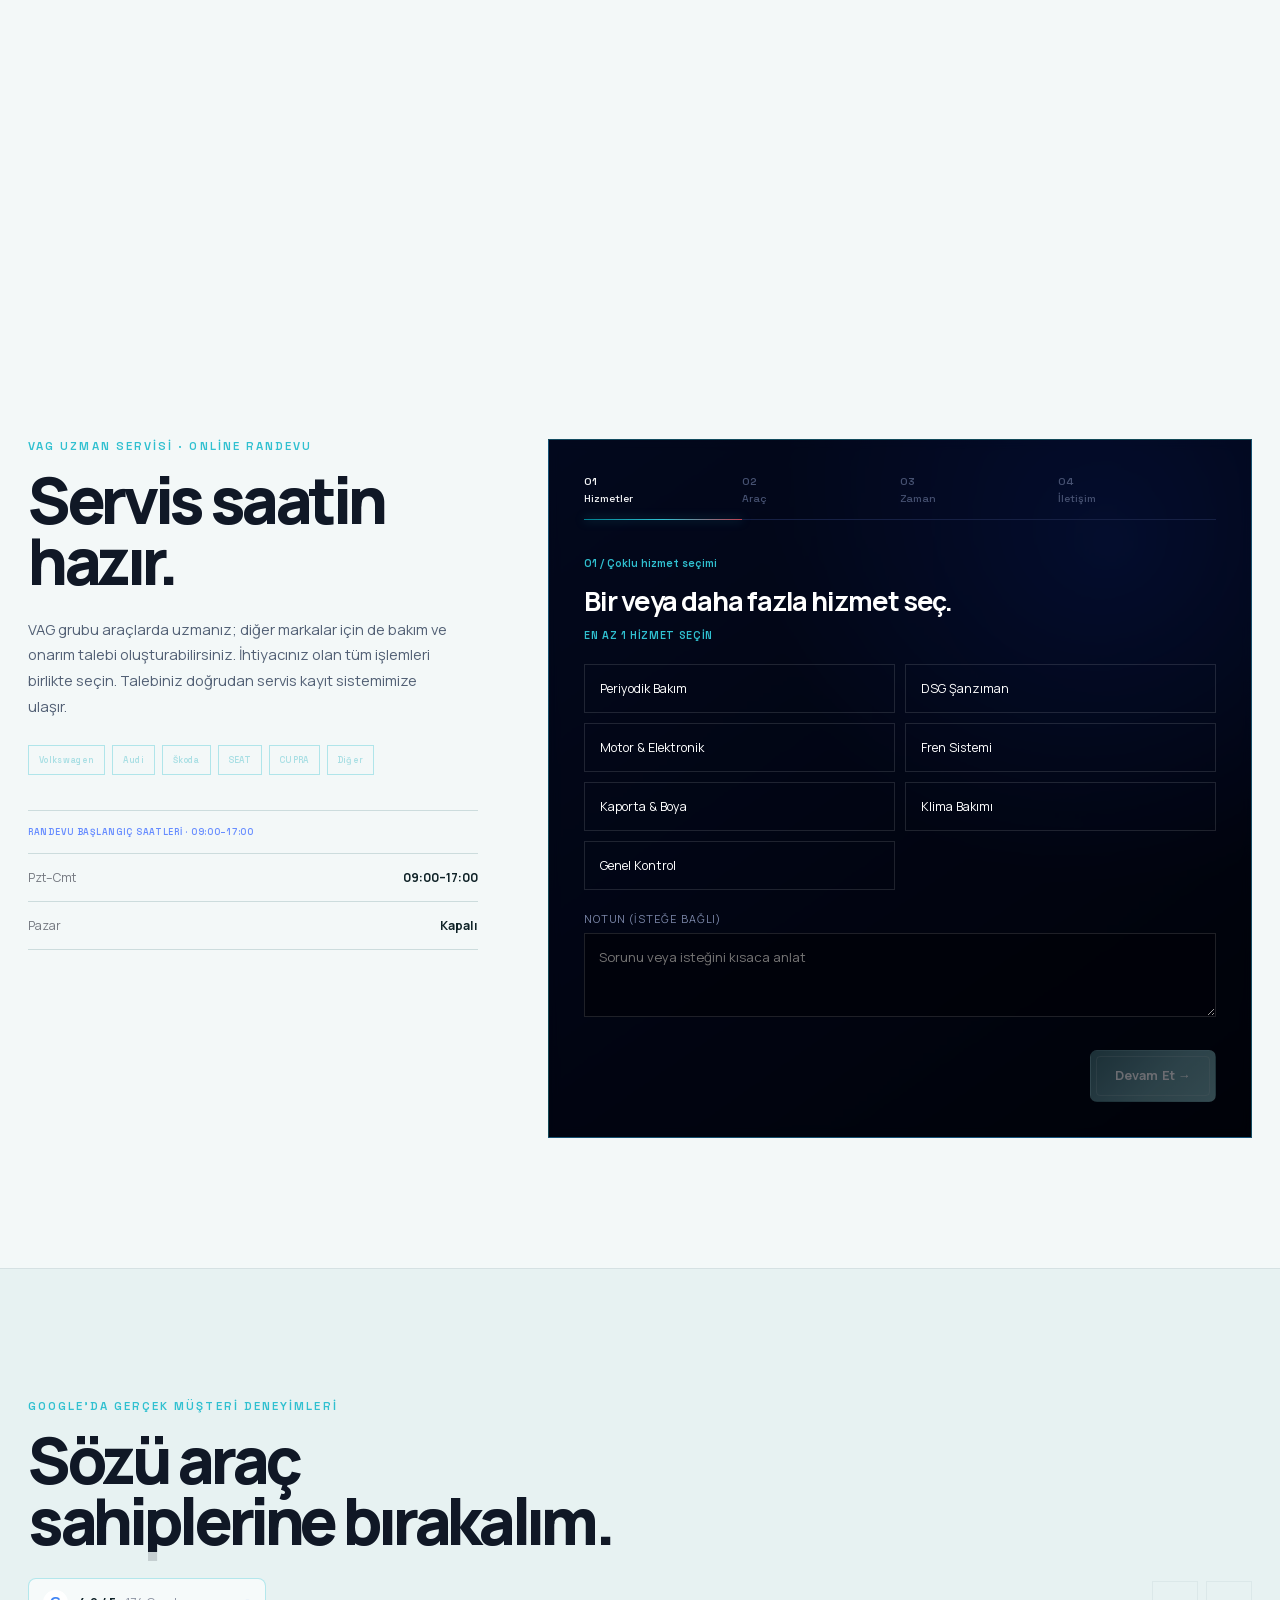
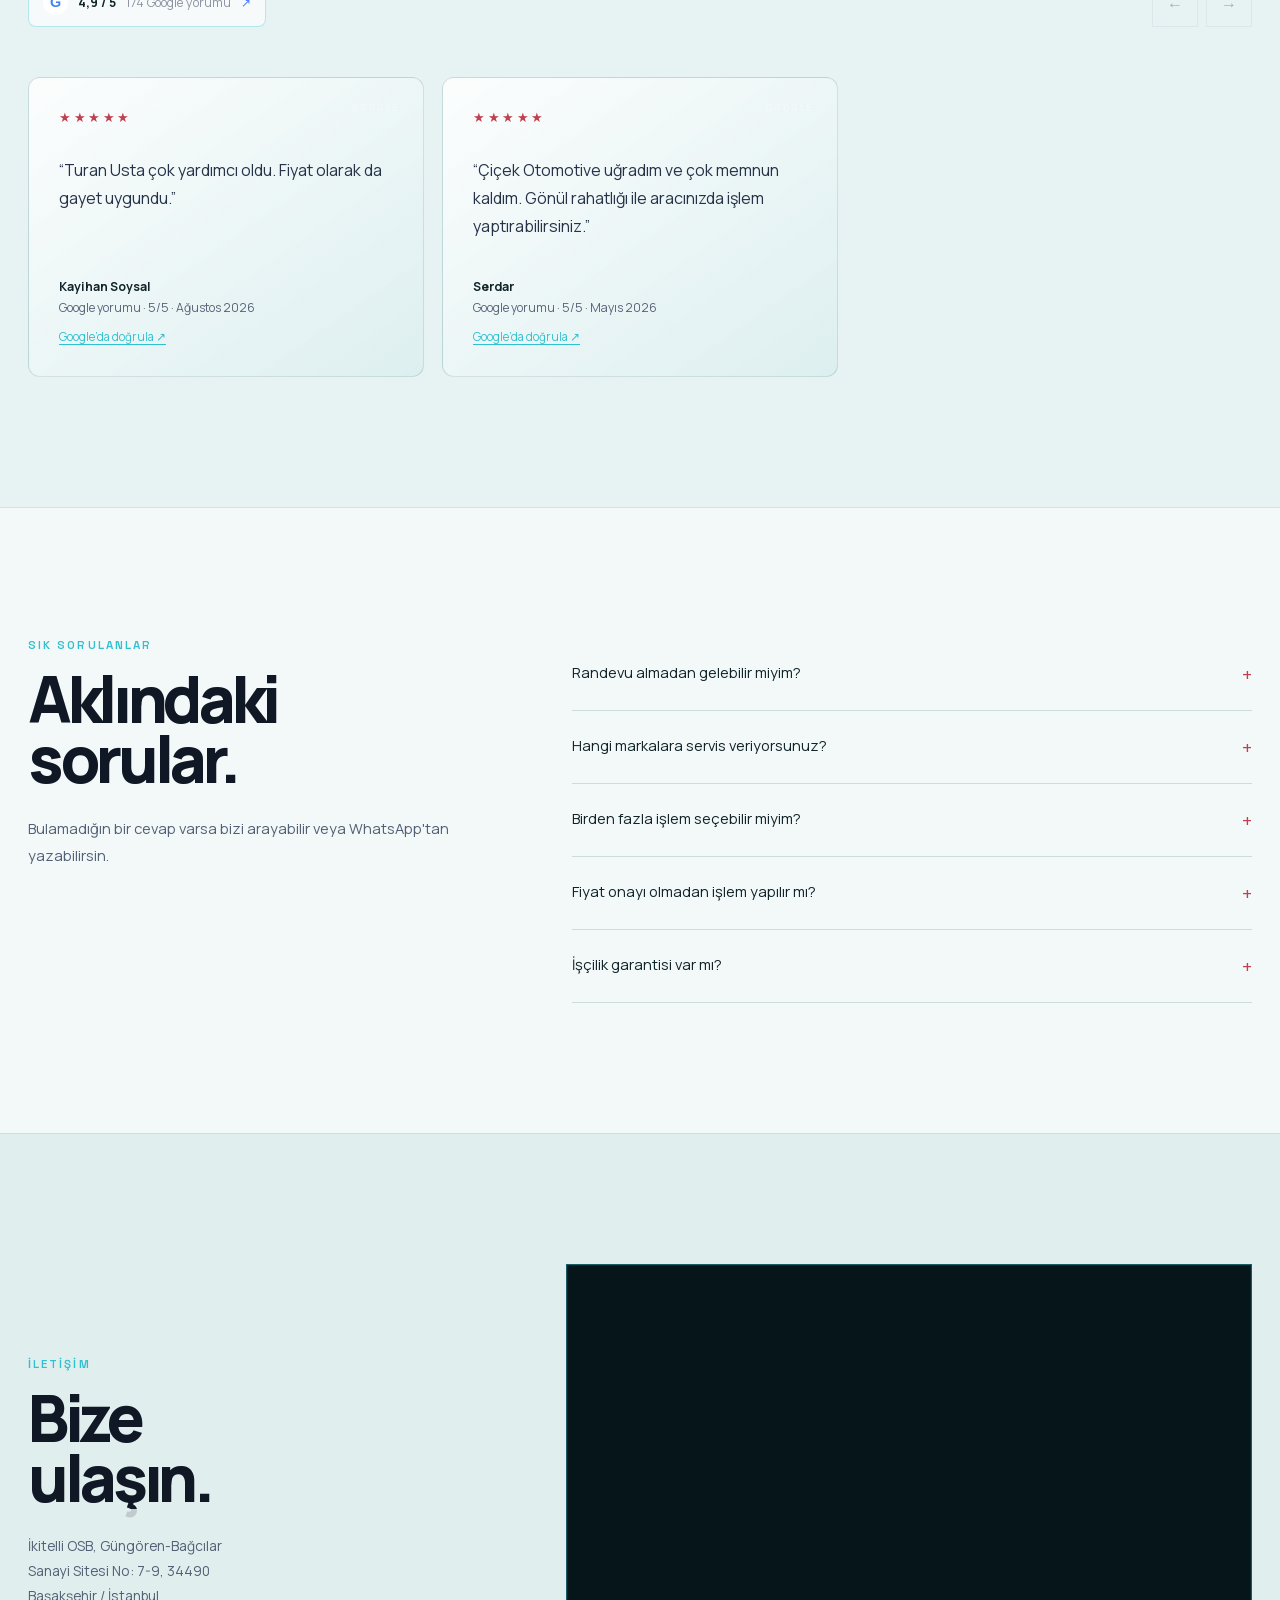
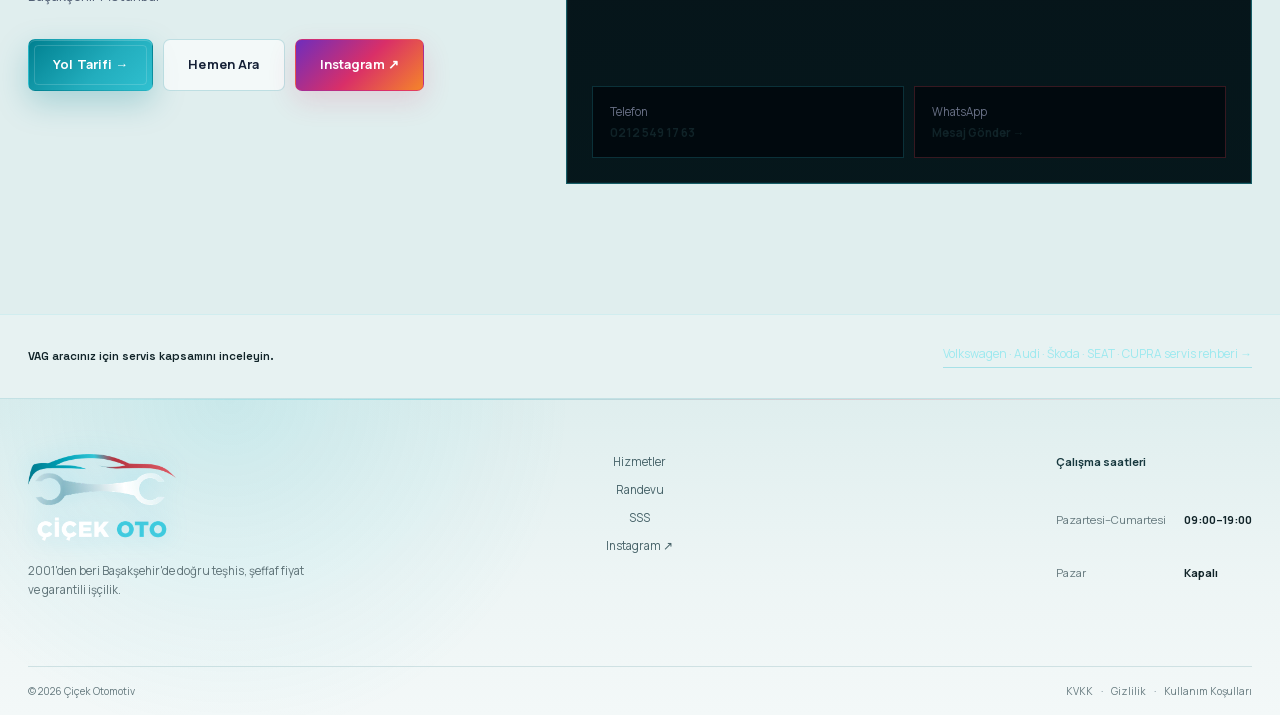
==== commit dc9e08d7: "Align local SEO signals with Google Business profile" ====
--- a/index.html
+++ b/index.html
@@ -48,7 +48,7 @@
   <header class="site-header" id="siteHeader"><div class="shell nav-shell"><a class="brand" href="#hero" aria-label="Çiçek Oto ana sayfa"><img class="brand-logo" src="img/optimized/cicek-oto-logo.webp" width="512" height="313" alt="Çiçek Oto"></a><nav class="desktop-nav" aria-label="Ana menü"><a href="#hizmetler">Hizmetler</a><a href="#surec">Süreç</a><a href="#neden-biz">Neden Biz?</a><a href="#yorumlar">Yorumlar</a><a href="#iletisim">İletişim</a></nav><div class="nav-actions"><div class="preference-controls" role="group" aria-label="Görünüm ve dil"><button class="preference-button" id="themeToggle" type="button" aria-label="Açık temaya geç" aria-pressed="false"><span aria-hidden="true">☼</span><b class="theme-label">Açık</b></button><button class="preference-button language-toggle" id="languageToggle" type="button" aria-label="Switch to English"><b>EN</b></button></div><a class="header-social" href="https://www.instagram.com/cicekoto/" target="_blank" rel="noopener" aria-label="Çiçek Oto Instagram hesabı" title="Instagram"><svg viewBox="0 0 24 24" aria-hidden="true"><rect x="3" y="3" width="18" height="18" rx="5"></rect><circle cx="12" cy="12" r="4.25"></circle><circle cx="17.4" cy="6.7" r="1"></circle></svg></a><a class="nav-phone" href="tel:+902125491763">0212 549 17 63</a><a class="button button-blue button-small" href="#randevu">Randevu Al <span>↗</span></a><button class="menu-toggle" id="menuToggle" type="button" aria-label="Menüyü aç" aria-expanded="false"><i></i><i></i></button></div></div><div class="mobile-menu" id="mobileMenu"><nav aria-label="Mobil menü"><a href="#hizmetler">Hizmetler</a><a href="#surec">Servis Süreci</a><a href="#neden-biz">Neden Biz?</a><a href="#yorumlar">Yorumlar</a><a href="#iletisim">İletişim</a><a href="#randevu">Randevu Al</a></nav><div><a href="tel:+902125491763">0212 549 17 63</a><a href="https://www.instagram.com/cicekoto/" target="_blank" rel="noopener">Instagram</a><a href="https://wa.me/902125491763" target="_blank" rel="noopener">WhatsApp</a></div></div></header>
 
   <main id="main">
-    <section class="hero shell" id="hero"><div class="hero-kicker reveal">Volkswagen · Audi · Škoda · SEAT · CUPRA</div><h1 class="hero-title"><span class="line"><i>“</i>VAG araçlara</span><span class="line muted">uzman servis.<i>”</i></span></h1><p class="hero-sub reveal">VAG grubu araçlarda doğru teşhis, şeffaf fiyat ve garantili işçilik. Aracınızı teknolojiyle, işimizi marka uzmanlığıyla koruyoruz.</p><div class="hero-actions reveal"><a class="button button-blue" href="#randevu">Online randevu <span>→</span></a><a class="text-button" href="#hizmetler">Hizmetleri keşfet <span>↓</span></a></div><div class="car-stage" id="carStage" role="img" aria-label="Mavi teşhis ışıkları altında modern VAG grubu hologram otomobil"><div class="holo-grid" aria-hidden="true"></div><div class="holo-car" aria-hidden="true"></div><div class="car-light"></div></div><div class="hero-stats"><div class="stat reveal"><strong data-count="4.9">4.9</strong><span>Google müşteri puanı</span></div><div class="stat reveal"><strong>1,9 bin+</strong><span>Google değerlendirmesi</span></div><div class="stat reveal"><strong data-count="5">5</strong><span>VAG markasında uzmanlık</span></div></div></section>
+    <section class="hero shell" id="hero"><div class="hero-kicker reveal">Volkswagen · Audi · Škoda · SEAT · CUPRA</div><h1 class="hero-title"><span class="line"><i>“</i>VAG araçlara</span><span class="line muted">uzman servis.<i>”</i></span></h1><p class="hero-sub reveal">VAG grubu araçlarda doğru teşhis, şeffaf fiyat ve garantili işçilik. Aracınızı teknolojiyle, işimizi marka uzmanlığıyla koruyoruz.</p><div class="hero-actions reveal"><a class="button button-blue" href="#randevu">Online randevu <span>→</span></a><a class="text-button" href="#hizmetler">Hizmetleri keşfet <span>↓</span></a></div><div class="car-stage" id="carStage" role="img" aria-label="Mavi teşhis ışıkları altında modern VAG grubu hologram otomobil"><div class="holo-grid" aria-hidden="true"></div><div class="holo-car" aria-hidden="true"></div><div class="car-light"></div></div><div class="hero-stats"><div class="stat reveal"><strong data-count="4.9">4.9</strong><span>Google müşteri puanı</span></div><div class="stat reveal"><strong>174</strong><span>Google yorumu</span></div><div class="stat reveal"><strong data-count="5">5</strong><span>VAG markasında uzmanlık</span></div></div></section>
 
     <div class="marquee" aria-hidden="true"><div class="marquee-track"><div class="marquee-group"><span>PERİYODİK BAKIM</span><i>◆</i><span>DSG ŞANZIMAN</span><i>◆</i><span>MOTOR TAMİRİ</span><i>◆</i><span>OBD TEŞHİS</span><i>◆</i><span>KAPORTA &amp; BOYA</span><i>◆</i><span>PDR GÖÇÜK</span><i>◆</i><span>KLİMA BAKIMI</span><i>◆</i></div><div class="marquee-group"><span>PERİYODİK BAKIM</span><i>◆</i><span>DSG ŞANZIMAN</span><i>◆</i><span>MOTOR TAMİRİ</span><i>◆</i><span>OBD TEŞHİS</span><i>◆</i><span>KAPORTA &amp; BOYA</span><i>◆</i><span>PDR GÖÇÜK</span><i>◆</i><span>KLİMA BAKIMI</span><i>◆</i></div></div></div>
 
@@ -64,11 +64,11 @@
 
     <section class="appointment section shell" id="randevu"><div class="appointment-intro"><div class="eyebrow reveal">VAG uzman servisi · Online randevu</div><h2 class="split-heading">Servis saatin<br>hazır.</h2><p class="reveal">VAG grubu araçlarda uzmanız; diğer markalar için de bakım ve onarım talebi oluşturabilirsiniz. İhtiyacınız olan tüm işlemleri birlikte seçin. Talebiniz doğrudan servis kayıt sistemimize ulaşır.</p><div class="vag-mini reveal"><span>Volkswagen</span><span>Audi</span><span>Škoda</span><span>SEAT</span><span>CUPRA</span><span>Diğer</span></div><div class="hours reveal"><div><span>Pzt–Cmt</span><b>09:00–17:00</b></div><div><span>Pazar</span><b>Kapalı</b></div></div></div><div class="appointment-panel reveal-media"><div class="form-progress"><span class="active">01 <b>Hizmetler</b></span><span>02 <b>Araç</b></span><span>03 <b>Zaman</b></span><span>04 <b>İletişim</b></span><i><b></b></i></div><form id="appointmentForm" novalidate><input class="honeypot" type="text" name="website" tabindex="-1" autocomplete="off" aria-label="Bu alanı boş bırakın" aria-hidden="true"><input type="hidden" name="form_started_at" id="formStartedAt"><div class="form-step active" data-step="1"><div class="form-heading"><small>01 / Çoklu hizmet seçimi</small><h3>Bir veya daha fazla hizmet seç.</h3><span class="selection-count" id="serviceSelectionCount" aria-live="polite">En az 1 hizmet seçin</span></div><div class="service-options"><label><input type="checkbox" name="services" value="Periyodik Bakım"><span>Periyodik Bakım</span></label><label><input type="checkbox" name="services" value="DSG Şanzıman"><span>DSG Şanzıman</span></label><label><input type="checkbox" name="services" value="Motor &amp; Elektronik"><span>Motor &amp; Elektronik</span></label><label><input type="checkbox" name="services" value="Fren Sistemi"><span>Fren Sistemi</span></label><label><input type="checkbox" name="services" value="Kaporta &amp; Boya"><span>Kaporta &amp; Boya</span></label><label><input type="checkbox" name="services" value="Klima Bakımı"><span>Klima Bakımı</span></label><label><input type="checkbox" name="services" value="Genel Kontrol"><span>Genel Kontrol</span></label></div><label class="field"><span>Notun (isteğe bağlı)</span><textarea name="notes" rows="3" maxlength="600" placeholder="Sorunu veya isteğini kısaca anlat"></textarea></label></div><div class="form-step" data-step="2"><div class="form-heading"><small>02 / Araç</small><h3>Aracını tanıyalım.</h3></div><div class="form-grid"><label class="field"><span>Araç markası</span><select name="brand" required><option value="">Marka seçin</option><option>Volkswagen</option><option>Audi</option><option>Škoda</option><option>SEAT</option><option>CUPRA</option><option value="other">Diğer / Genel</option></select></label><label class="field custom-brand-field" hidden><span>Markayı yazın</span><input type="text" name="custom_brand" maxlength="60" autocomplete="off" placeholder="Örn. BMW, Mercedes-Benz, Renault"></label><label class="field"><span>Model</span><input type="text" name="model" required maxlength="60" placeholder="Örn. Golf 7, A3, Octavia"></label><label class="field"><span>Model yılı</span><input type="text" name="year" inputmode="numeric" maxlength="4" placeholder="2020"></label><label class="field"><span>Plaka</span><input type="text" name="plate" maxlength="12" placeholder="34 ABC 123" autocomplete="off"></label></div></div><div class="form-step" data-step="3"><div class="form-heading"><small>03 / Zaman</small><h3>Sana uygun zamanı seç.</h3></div><div class="form-grid"><label class="field"><span>Tarih</span><input type="date" name="date" id="appointmentDate" required></label><label class="field"><span>Saat</span><select name="time" required><option value="">Saat seçin</option><option>09:00</option><option>10:00</option><option>11:00</option><option>12:00</option><option>13:00</option><option>14:00</option><option>15:00</option><option>16:00</option><option>17:00</option></select></label></div><div class="time-note"><b>Bilgi</b><p>Bu bir randevu talebidir. Servis kapasitesi kontrol edildikten sonra kesin onay size iletilir.</p></div></div><div class="form-step" data-step="4"><div class="form-heading"><small>04 / İletişim</small><h3>Sana nasıl ulaşalım?</h3></div><div class="form-grid"><label class="field"><span>Ad soyad</span><input type="text" name="name" required maxlength="90" autocomplete="name" placeholder="Adınız Soyadınız"></label><label class="field"><span>Telefon</span><input type="tel" name="phone" required maxlength="18" autocomplete="tel" placeholder="05XX XXX XX XX"></label><label class="field field-full"><span>E-posta</span><input type="email" name="email" required maxlength="120" autocomplete="email" placeholder="ornek@email.com"></label></div><label class="consent"><input type="checkbox" name="kvkk" required><span>Randevu talebimin işlenmesi için kişisel verilerimin <a href="/kvkk#randevu-verileri" target="_blank" rel="noopener">KVKK aydınlatma metni</a> kapsamında kullanılmasını kabul ediyorum.</span></label></div><div class="form-error" id="formError" role="alert"></div><div class="form-actions"><button class="button button-ghost" type="button" id="formPrev" hidden>← Geri</button><button class="button button-blue" type="button" id="formNext">Devam Et →</button><button class="button button-blue" type="submit" id="formSubmit" hidden>Randevu Talebi Oluştur →</button></div></form></div></section>
 
-    <section class="testimonials section" id="yorumlar"><div class="shell"><div class="section-head review-heading"><div><div class="eyebrow reveal">Google'da gerçek müşteri deneyimleri</div><h2 class="split-heading">Sözü araç<br>sahiplerine bırakalım.</h2><a class="google-rating reveal" href="https://www.google.com/maps?cid=5257164974746644211" target="_blank" rel="noopener"><span class="google-g">G</span><b>4,9 / 5</b><span>1,9 bin+ Google değerlendirmesi</span><i>↗</i></a></div><div class="slider-controls"><button id="reviewPrev" type="button" aria-label="Önceki yorum">←</button><button id="reviewNext" type="button" aria-label="Sonraki yorum">→</button></div></div><div class="review-track" id="reviewTrack"><article class="review review-manual"><div class="stars" role="img" aria-label="5 yıldız">★★★★★</div><blockquote lang="tr">“Turan Usta çok yardımcı oldu. Fiyat olarak da gayet uygundu.”</blockquote><div><b>Kayihan Soysal</b><span>Google yorumu · 5/5 · Ağustos 2026</span><a href="https://www.google.com/maps?cid=5257164974746644211" target="_blank" rel="noopener">Google’da doğrula ↗</a></div></article><article class="review review-manual"><div class="stars" role="img" aria-label="5 yıldız">★★★★★</div><blockquote lang="tr">“Çiçek Otomotive uğradım ve çok memnun kaldım. Gönül rahatlığı ile aracınızda işlem yaptırabilirsiniz.”</blockquote><div><b>Serdar</b><span>Google yorumu · 5/5 · Mayıs 2026</span><a href="https://www.google.com/maps?cid=5257164974746644211" target="_blank" rel="noopener">Google’da doğrula ↗</a></div></article></div></div></section>
+    <section class="testimonials section" id="yorumlar"><div class="shell"><div class="section-head review-heading"><div><div class="eyebrow reveal">Google'da gerçek müşteri deneyimleri</div><h2 class="split-heading">Sözü araç<br>sahiplerine bırakalım.</h2><a class="google-rating reveal" href="https://www.google.com/maps?cid=5257164974746644211" target="_blank" rel="noopener"><span class="google-g">G</span><b>4,9 / 5</b><span>174 Google yorumu</span><i>↗</i></a></div><div class="slider-controls"><button id="reviewPrev" type="button" aria-label="Önceki yorum">←</button><button id="reviewNext" type="button" aria-label="Sonraki yorum">→</button></div></div><div class="review-track" id="reviewTrack"><article class="review review-manual"><div class="stars" role="img" aria-label="5 yıldız">★★★★★</div><blockquote lang="tr">“Turan Usta çok yardımcı oldu. Fiyat olarak da gayet uygundu.”</blockquote><div><b>Kayihan Soysal</b><span>Google yorumu · 5/5 · Ağustos 2026</span><a href="https://www.google.com/maps?cid=5257164974746644211" target="_blank" rel="noopener">Google’da doğrula ↗</a></div></article><article class="review review-manual"><div class="stars" role="img" aria-label="5 yıldız">★★★★★</div><blockquote lang="tr">“Çiçek Otomotive uğradım ve çok memnun kaldım. Gönül rahatlığı ile aracınızda işlem yaptırabilirsiniz.”</blockquote><div><b>Serdar</b><span>Google yorumu · 5/5 · Mayıs 2026</span><a href="https://www.google.com/maps?cid=5257164974746644211" target="_blank" rel="noopener">Google’da doğrula ↗</a></div></article></div></div></section>
 
     <section class="faq section shell" id="sss"><div class="faq-intro"><div class="eyebrow reveal">Sık sorulanlar</div><h2 class="split-heading">Aklındaki<br>sorular.</h2><p>Bulamadığın bir cevap varsa bizi arayabilir veya WhatsApp'tan yazabilirsin.</p></div><div class="faq-list"><details><summary>Randevu almadan gelebilir miyim?<span>+</span></summary><p>Gelebilirsiniz; ancak yoğunlukta beklememek için online randevu oluşturmanızı öneririz.</p></details><details><summary>Hangi markalara servis veriyorsunuz?<span>+</span></summary><p>Volkswagen, Audi, Škoda, SEAT ve CUPRA araçlara; VAG motor, DSG, elektronik ve platform teknolojilerinde uzman servis veriyoruz.</p></details><details><summary>Birden fazla işlem seçebilir miyim?<span>+</span></summary><p>Evet. Randevu formunda bakım, DSG, motor-elektronik, fren, kaporta ve genel kontrol seçeneklerinden birden fazlasını birlikte seçebilirsiniz.</p></details><details><summary>Fiyat onayı olmadan işlem yapılır mı?<span>+</span></summary><p>Hayır. Teşhis sonrası işlem ve fiyat bilgisi iletilir; onayınız olmadan ek işleme başlanmaz.</p></details><details><summary>İşçilik garantisi var mı?<span>+</span></summary><p>Evet. Yapılan işlemin kapsamına göre garanti koşulları işleme başlamadan önce yazılı olarak paylaşılır.</p></details></div></section>
 
-    <section class="contact section" id="iletisim"><div class="shell contact-grid"><div><div class="eyebrow reveal">İletişim</div><h2 class="split-heading">Bize<br>ulaşın.</h2><p>İkitelli OSB, Güngören-Bağcılar<br>Sanayi Sitesi No: 7-9, 34490<br>Başakşehir / İstanbul</p><div class="contact-actions"><a class="button button-blue" href="https://share.google/Ku7rt8w8gclaphIJl" target="_blank" rel="noopener">Yol Tarifi →</a><a class="button button-ghost" href="tel:+902125491763">Hemen Ara</a><a class="button button-instagram" href="https://www.instagram.com/cicekoto/" target="_blank" rel="noopener" aria-label="Çiçek Oto Instagram hesabı">Instagram ↗</a></div></div><div class="contact-panel"><iframe class="google-map" src="https://www.google.com/maps?q=%C3%87i%C3%A7ek%20Otomotiv%20Volkswagen%20Audi%20Skoda%20Seat%20%C3%96zel%20Servis%20Ba%C5%9Fak%C5%9Fehir&amp;output=embed" title="Çiçek Otomotiv Google Haritası" loading="lazy" allowfullscreen referrerpolicy="no-referrer-when-downgrade"></iframe><div class="map-shade" aria-hidden="true"></div><div class="contact-cards"><a href="tel:+902125491763"><span>Telefon</span><b>0212 549 17 63</b></a><a href="https://wa.me/902125491763" target="_blank" rel="noopener"><span>WhatsApp</span><b>Mesaj Gönder →</b></a></div></div></div></section>
+    <section class="contact section" id="iletisim"><div class="shell contact-grid"><div><div class="eyebrow reveal">İletişim</div><h2 class="split-heading">Bize<br>ulaşın.</h2><p>İkitelli OSB, Güngören-Bağcılar<br>Sanayi Sitesi No: 7-9, 34490<br>Başakşehir / İstanbul</p><div class="contact-actions"><a class="button button-blue" href="https://www.google.com/maps?cid=5257164974746644211" target="_blank" rel="noopener">Yol Tarifi →</a><a class="button button-ghost" href="tel:+902125491763">Hemen Ara</a><a class="button button-instagram" href="https://www.instagram.com/cicekoto/" target="_blank" rel="noopener" aria-label="Çiçek Oto Instagram hesabı">Instagram ↗</a></div></div><div class="contact-panel"><iframe class="google-map" src="https://www.google.com/maps?q=place_id%3AChIJKZIl83-vyhQR8y5m3bAz9Ug&amp;output=embed" title="Çiçek Otomotiv Google Haritası" loading="lazy" allowfullscreen referrerpolicy="no-referrer-when-downgrade"></iframe><div class="map-shade" aria-hidden="true"></div><div class="contact-cards"><a href="tel:+902125491763"><span>Telefon</span><b>0212 549 17 63</b></a><a href="https://wa.me/902125491763" target="_blank" rel="noopener"><span>WhatsApp</span><b>Mesaj Gönder →</b></a></div></div></div></section>
   </main>
 
   <aside class="home-seo-links" aria-label="Servis rehberi"><div class="shell"><b>VAG aracınız için servis kapsamını inceleyin.</b><a href="/hizmetler">Volkswagen · Audi · Škoda · SEAT · CUPRA servis rehberi →</a></div></aside>
@@ -77,6 +77,6 @@
 
   <a class="floating-whatsapp" href="https://wa.me/902125491763" target="_blank" rel="noopener" aria-label="WhatsApp'tan yaz"><b aria-hidden="true"><svg viewBox="0 0 24 24"><path d="M12.04 2a9.83 9.83 0 0 0-8.42 14.91L2.05 22l5.22-1.52A9.95 9.95 0 1 0 12.04 2Zm0 17.91a8.06 8.06 0 0 1-4.11-1.13l-.29-.17-3.1.9.92-3.01-.19-.31a7.91 7.91 0 1 1 6.77 3.72Zm4.4-5.92c-.24-.12-1.43-.7-1.65-.78-.22-.08-.38-.12-.54.12-.16.24-.62.78-.76.94-.14.16-.28.18-.52.06-.24-.12-1.01-.37-1.93-1.19a7.23 7.23 0 0 1-1.34-1.67c-.14-.24-.02-.37.1-.49.11-.11.24-.28.36-.42.12-.14.16-.24.24-.4.08-.16.04-.3-.02-.42-.06-.12-.54-1.3-.74-1.78-.2-.47-.4-.4-.54-.41h-.46c-.16 0-.42.06-.64.3-.22.24-.84.82-.84 2s.86 2.32.98 2.48c.12.16 1.69 2.58 4.09 3.62.57.25 1.02.39 1.37.5.58.18 1.1.16 1.51.1.46-.07 1.43-.58 1.63-1.15.2-.56.2-1.05.14-1.15-.06-.1-.22-.16-.46-.28Z"/></svg></b><span>WhatsApp</span></a><button class="to-top" id="toTop" type="button" aria-label="Sayfanın başına dön">↑</button><nav class="mobile-dock" aria-label="Mobil hızlı erişim"><a href="tel:+902125491763"><b>☎</b><span>Ara</span></a><a class="primary" href="#randevu"><b>＋</b><span>Randevu</span></a><a href="https://wa.me/902125491763" target="_blank" rel="noopener"><b>◔</b><span>WhatsApp</span></a></nav>
   <dialog class="success-dialog" id="successDialog"><button class="dialog-close" id="dialogClose" type="button" aria-label="Kapat">×</button><div class="success-mark">✓</div><small>RANDEVU TALEBİ</small><h2>Talebin alındı.</h2><p id="successText">Randevunu kontrol edip en kısa sürede sana dönüş yapacağız.</p><div class="reference-code"><span>Takip kodu</span><b id="referenceCode">—</b></div><div class="dialog-actions"><a class="button button-blue" id="successWhatsapp" href="#" target="_blank" rel="noopener">WhatsApp'ta Aç</a><button class="button button-ghost" id="dialogDone" type="button">Tamam</button></div></dialog>
-  <script src="js/main.js?v=32" defer></script>
+  <script src="js/main.js?v=33" defer></script>
 </body>
 </html>
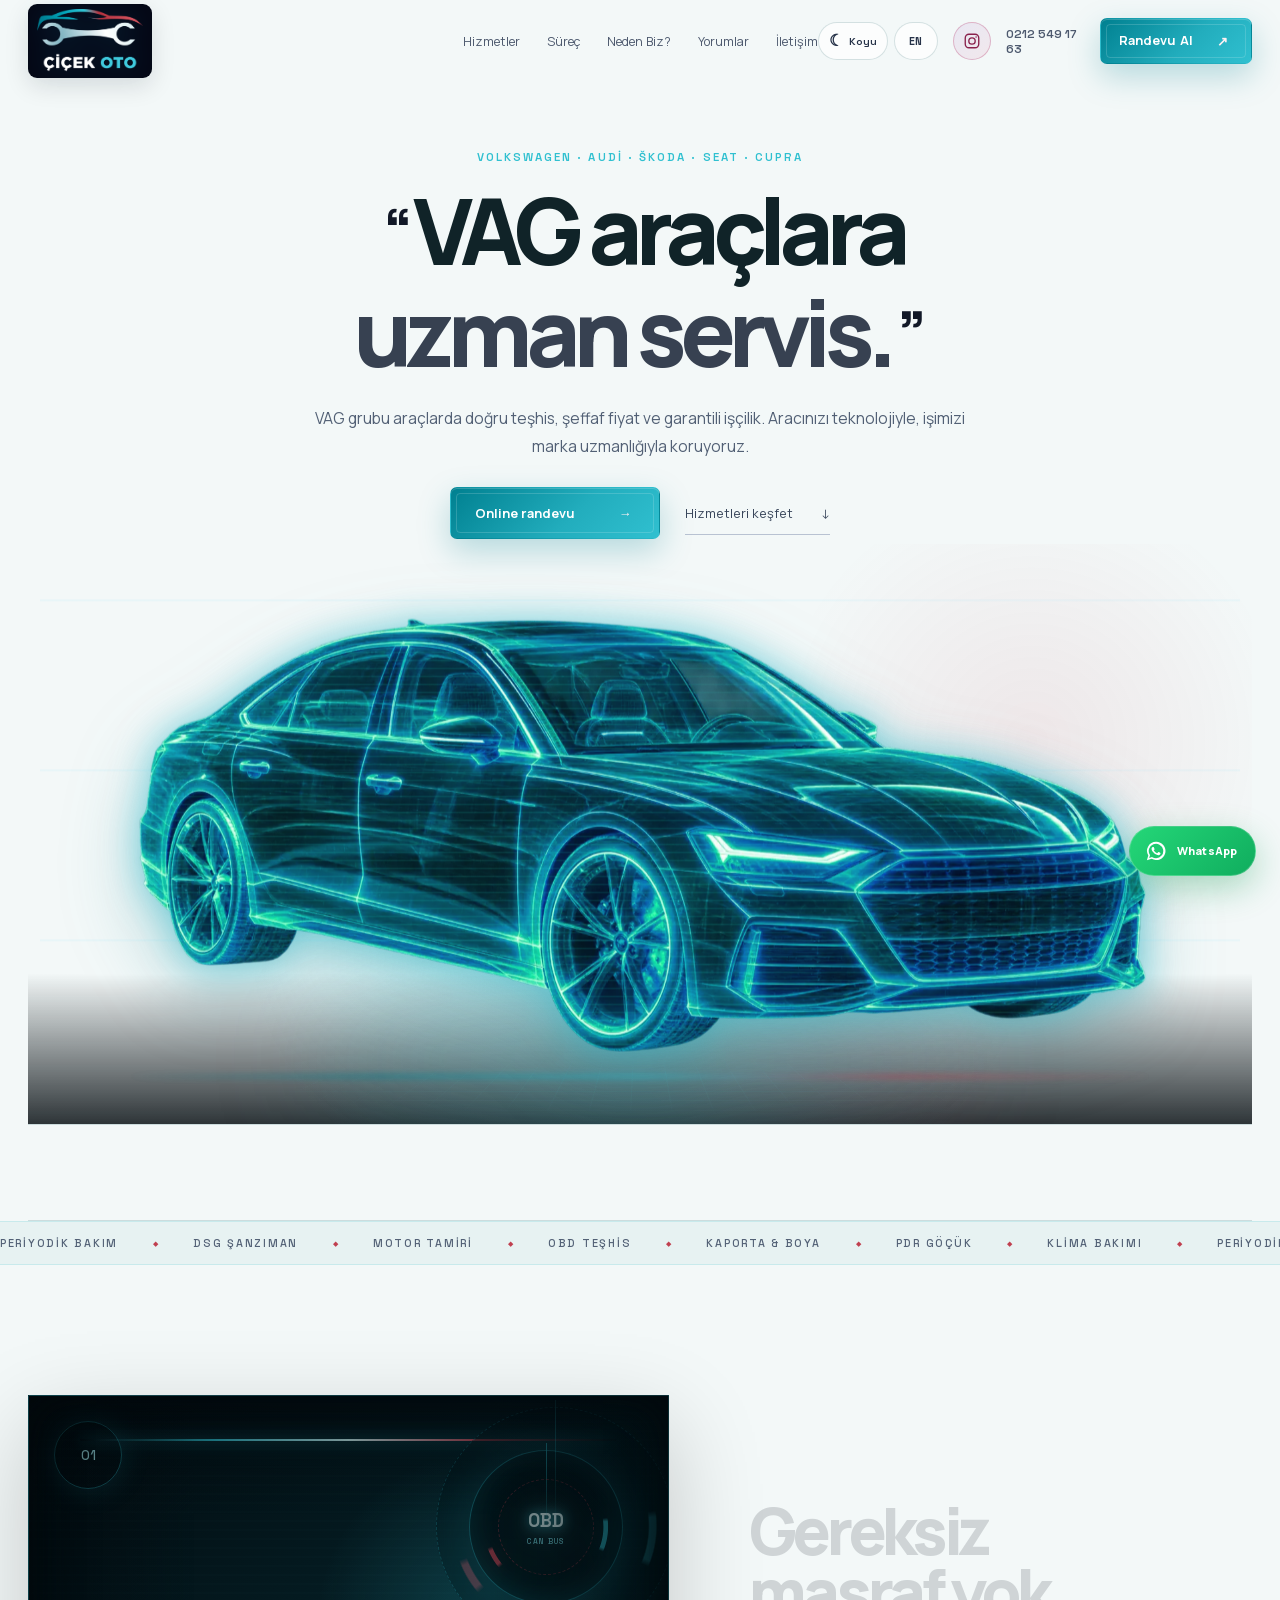
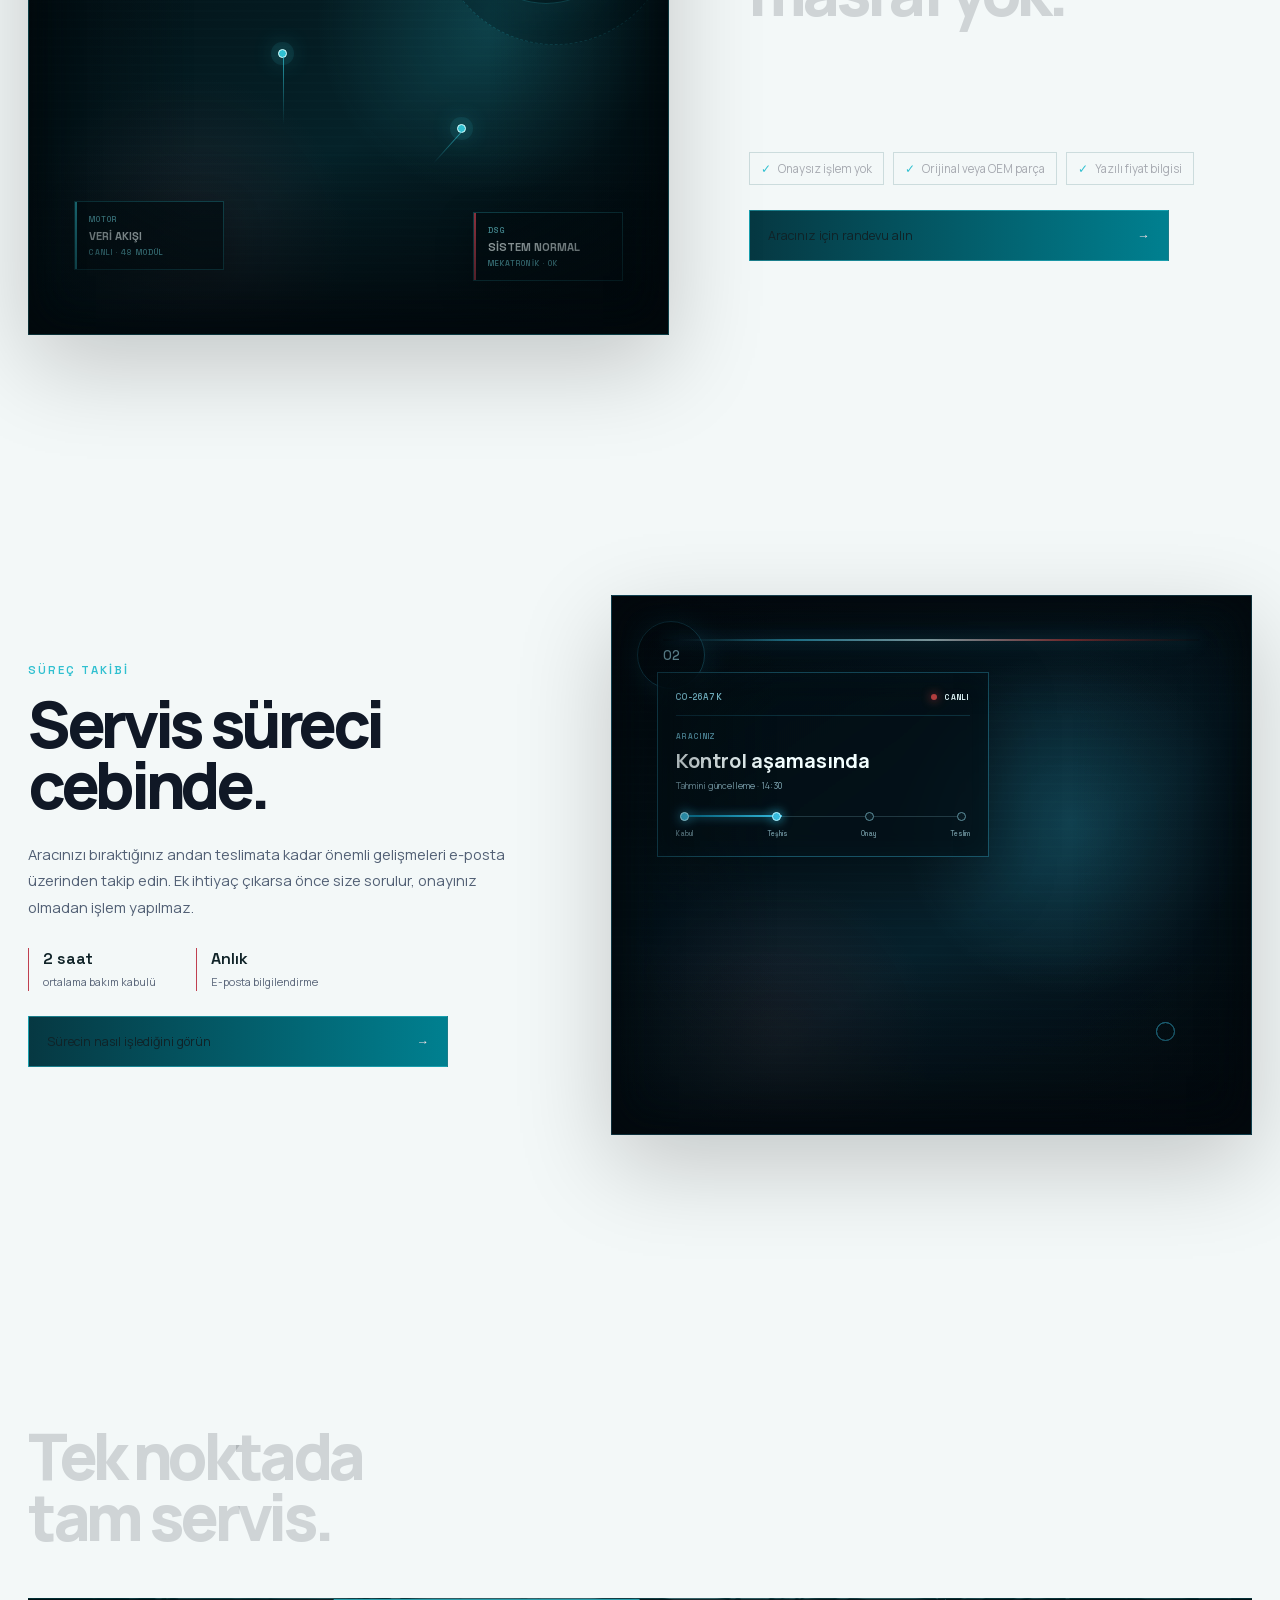
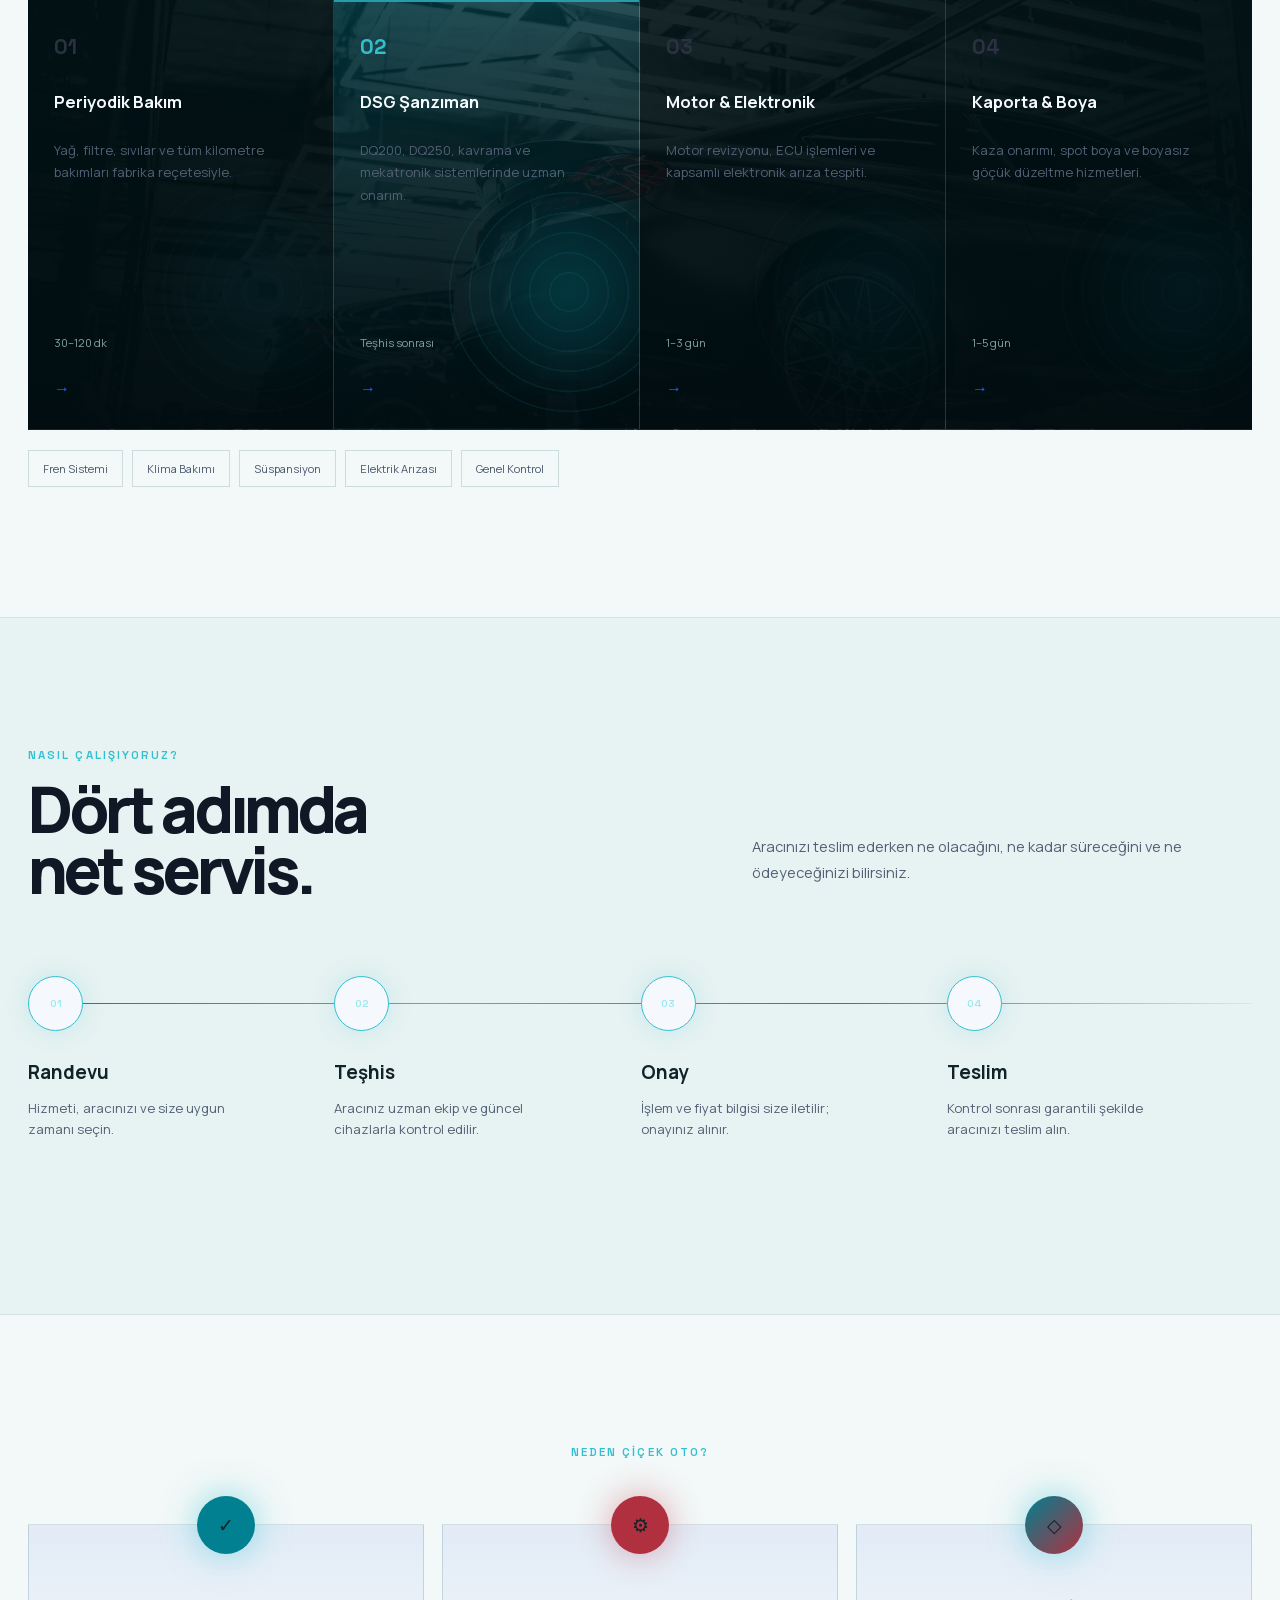
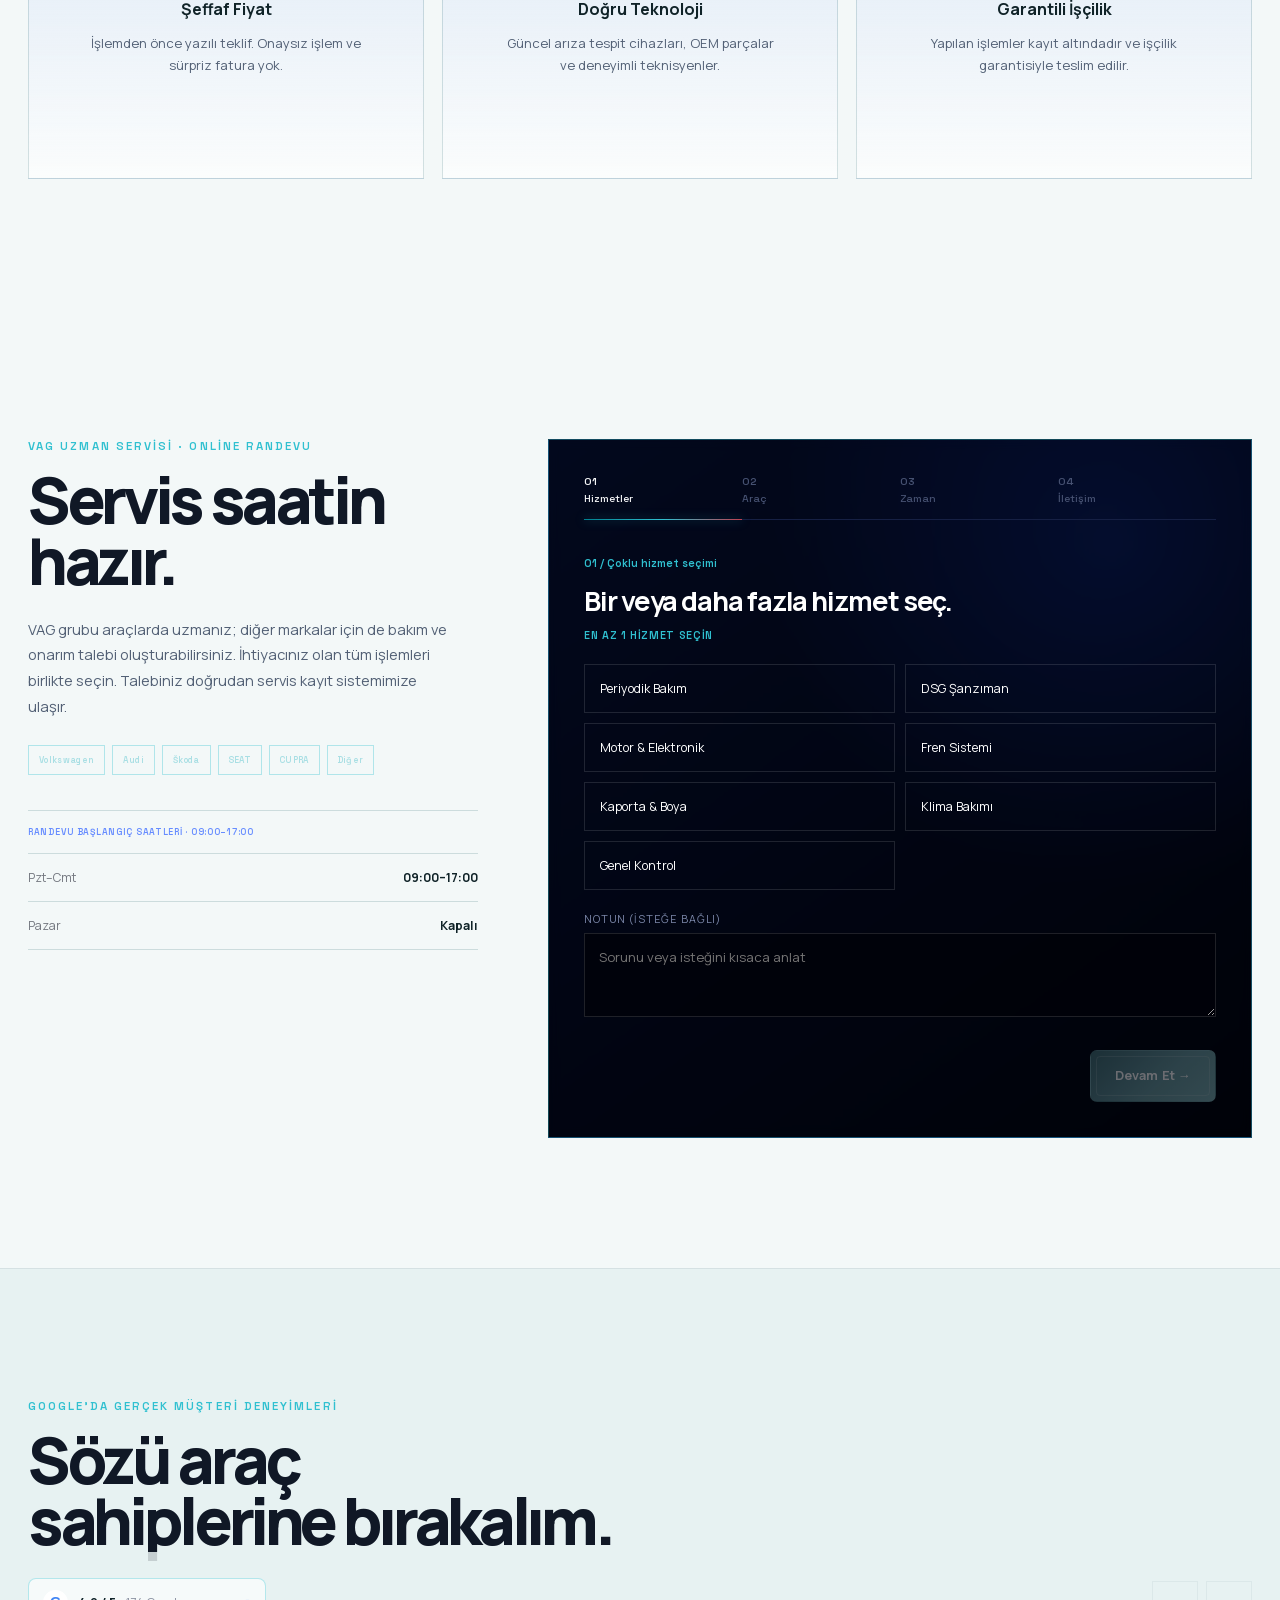
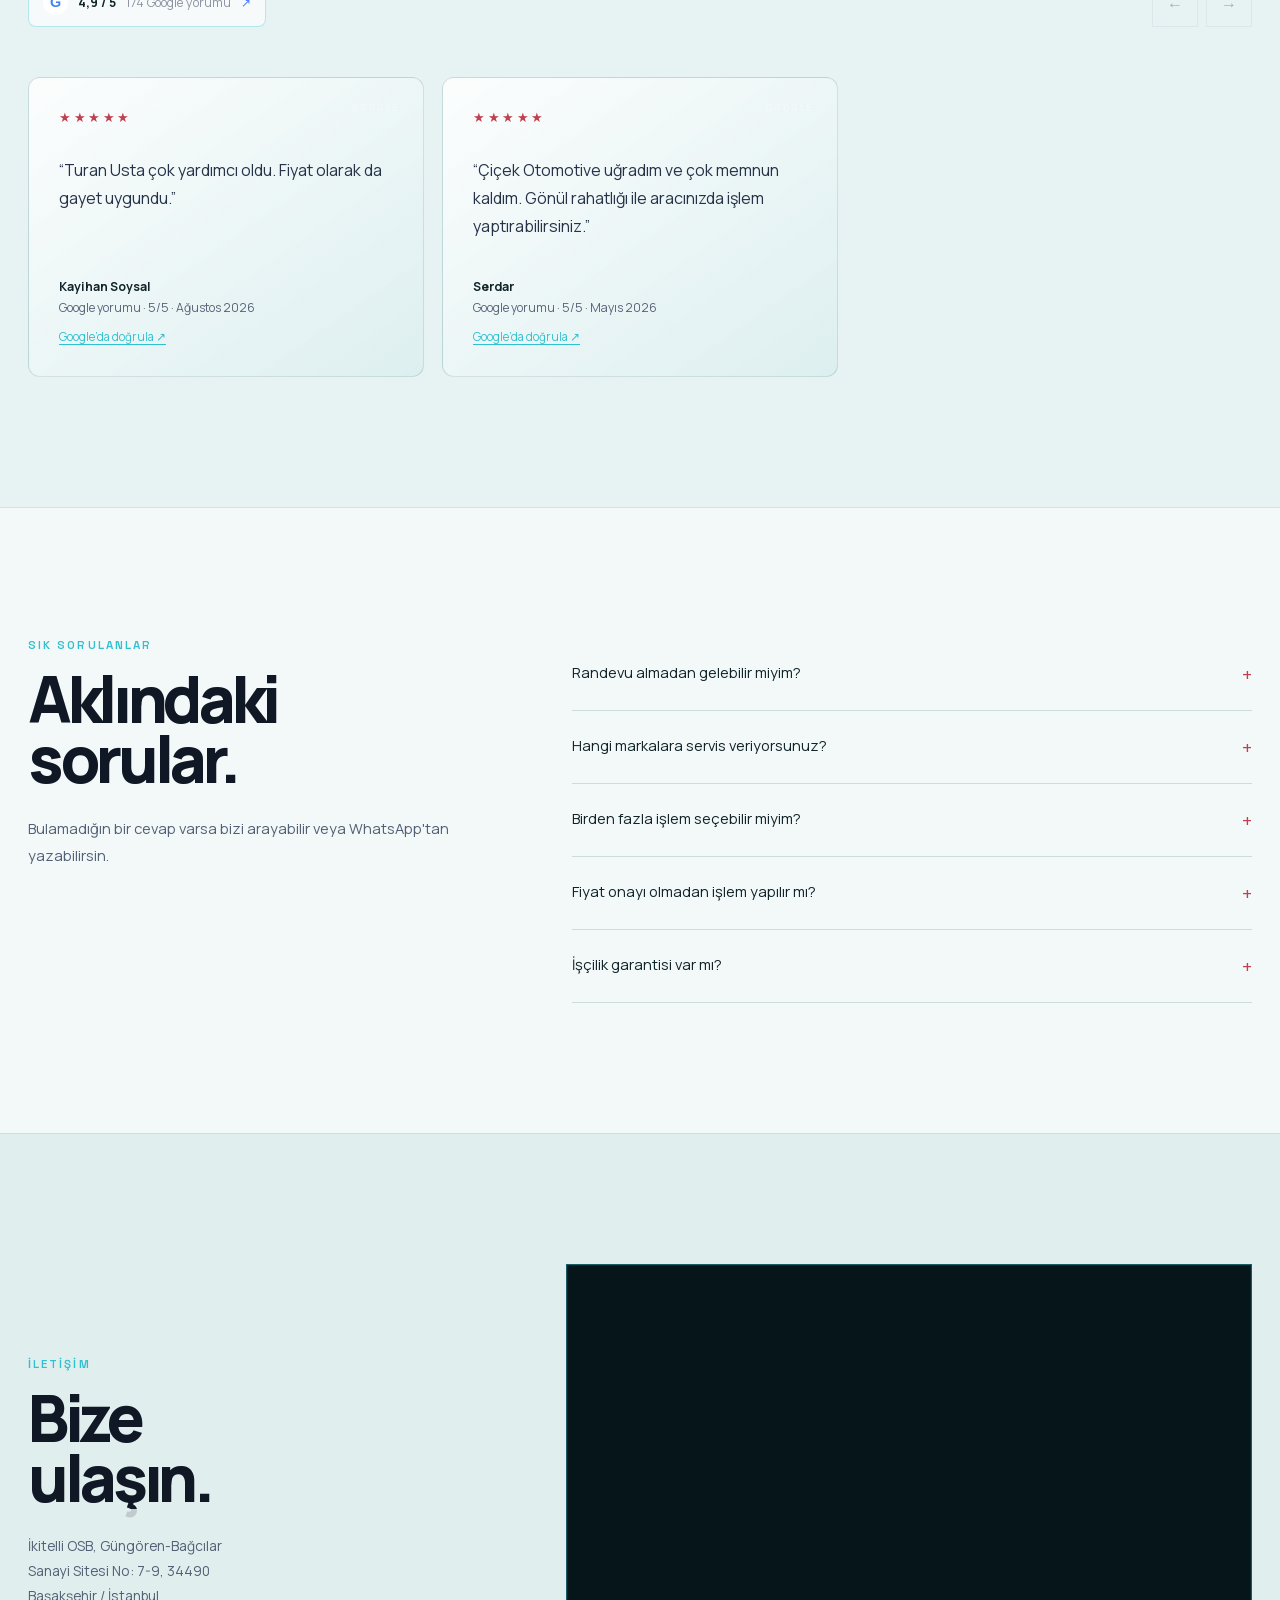
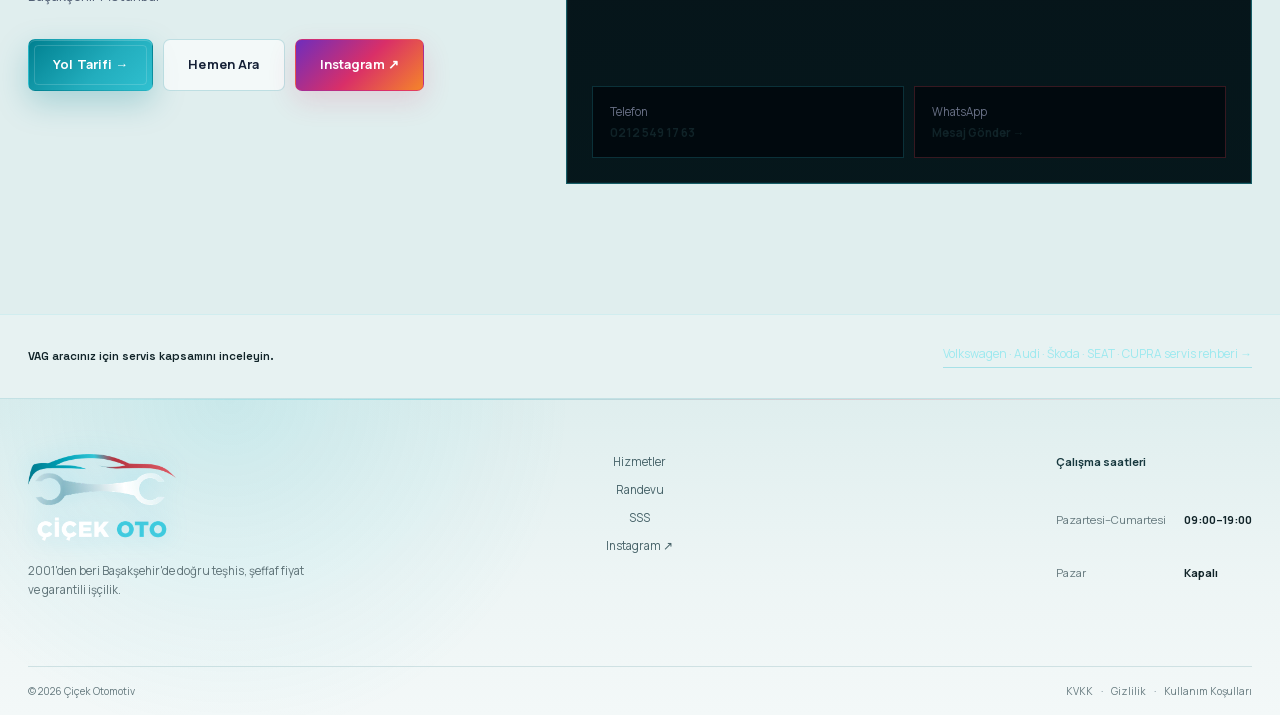
==== commit 0ada4603: "Route WhatsApp conversations to service mobile" ====
--- a/index.html
+++ b/index.html
@@ -45,7 +45,7 @@
   <div class="scroll-progress" id="scrollProgress"></div>
   <div class="cursor-glow" id="cursorGlow" aria-hidden="true"></div>
 
-  <header class="site-header" id="siteHeader"><div class="shell nav-shell"><a class="brand" href="#hero" aria-label="Çiçek Oto ana sayfa"><img class="brand-logo" src="img/optimized/cicek-oto-logo.webp" width="512" height="313" alt="Çiçek Oto"></a><nav class="desktop-nav" aria-label="Ana menü"><a href="#hizmetler">Hizmetler</a><a href="#surec">Süreç</a><a href="#neden-biz">Neden Biz?</a><a href="#yorumlar">Yorumlar</a><a href="#iletisim">İletişim</a></nav><div class="nav-actions"><div class="preference-controls" role="group" aria-label="Görünüm ve dil"><button class="preference-button" id="themeToggle" type="button" aria-label="Açık temaya geç" aria-pressed="false"><span aria-hidden="true">☼</span><b class="theme-label">Açık</b></button><button class="preference-button language-toggle" id="languageToggle" type="button" aria-label="Switch to English"><b>EN</b></button></div><a class="header-social" href="https://www.instagram.com/cicekoto/" target="_blank" rel="noopener" aria-label="Çiçek Oto Instagram hesabı" title="Instagram"><svg viewBox="0 0 24 24" aria-hidden="true"><rect x="3" y="3" width="18" height="18" rx="5"></rect><circle cx="12" cy="12" r="4.25"></circle><circle cx="17.4" cy="6.7" r="1"></circle></svg></a><a class="nav-phone" href="tel:+902125491763">0212 549 17 63</a><a class="button button-blue button-small" href="#randevu">Randevu Al <span>↗</span></a><button class="menu-toggle" id="menuToggle" type="button" aria-label="Menüyü aç" aria-expanded="false"><i></i><i></i></button></div></div><div class="mobile-menu" id="mobileMenu"><nav aria-label="Mobil menü"><a href="#hizmetler">Hizmetler</a><a href="#surec">Servis Süreci</a><a href="#neden-biz">Neden Biz?</a><a href="#yorumlar">Yorumlar</a><a href="#iletisim">İletişim</a><a href="#randevu">Randevu Al</a></nav><div><a href="tel:+902125491763">0212 549 17 63</a><a href="https://www.instagram.com/cicekoto/" target="_blank" rel="noopener">Instagram</a><a href="https://wa.me/902125491763" target="_blank" rel="noopener">WhatsApp</a></div></div></header>
+  <header class="site-header" id="siteHeader"><div class="shell nav-shell"><a class="brand" href="#hero" aria-label="Çiçek Oto ana sayfa"><img class="brand-logo" src="img/optimized/cicek-oto-logo.webp" width="512" height="313" alt="Çiçek Oto"></a><nav class="desktop-nav" aria-label="Ana menü"><a href="#hizmetler">Hizmetler</a><a href="#surec">Süreç</a><a href="#neden-biz">Neden Biz?</a><a href="#yorumlar">Yorumlar</a><a href="#iletisim">İletişim</a></nav><div class="nav-actions"><div class="preference-controls" role="group" aria-label="Görünüm ve dil"><button class="preference-button" id="themeToggle" type="button" aria-label="Açık temaya geç" aria-pressed="false"><span aria-hidden="true">☼</span><b class="theme-label">Açık</b></button><button class="preference-button language-toggle" id="languageToggle" type="button" aria-label="Switch to English"><b>EN</b></button></div><a class="header-social" href="https://www.instagram.com/cicekoto/" target="_blank" rel="noopener" aria-label="Çiçek Oto Instagram hesabı" title="Instagram"><svg viewBox="0 0 24 24" aria-hidden="true"><rect x="3" y="3" width="18" height="18" rx="5"></rect><circle cx="12" cy="12" r="4.25"></circle><circle cx="17.4" cy="6.7" r="1"></circle></svg></a><a class="nav-phone" href="tel:+902125491763">0212 549 17 63</a><a class="button button-blue button-small" href="#randevu">Randevu Al <span>↗</span></a><button class="menu-toggle" id="menuToggle" type="button" aria-label="Menüyü aç" aria-expanded="false"><i></i><i></i></button></div></div><div class="mobile-menu" id="mobileMenu"><nav aria-label="Mobil menü"><a href="#hizmetler">Hizmetler</a><a href="#surec">Servis Süreci</a><a href="#neden-biz">Neden Biz?</a><a href="#yorumlar">Yorumlar</a><a href="#iletisim">İletişim</a><a href="#randevu">Randevu Al</a></nav><div><a href="tel:+902125491763">0212 549 17 63</a><a href="https://www.instagram.com/cicekoto/" target="_blank" rel="noopener">Instagram</a><a href="https://wa.me/905325953964" target="_blank" rel="noopener">WhatsApp</a></div></div></header>
 
   <main id="main">
     <section class="hero shell" id="hero"><div class="hero-kicker reveal">Volkswagen · Audi · Škoda · SEAT · CUPRA</div><h1 class="hero-title"><span class="line"><i>“</i>VAG araçlara</span><span class="line muted">uzman servis.<i>”</i></span></h1><p class="hero-sub reveal">VAG grubu araçlarda doğru teşhis, şeffaf fiyat ve garantili işçilik. Aracınızı teknolojiyle, işimizi marka uzmanlığıyla koruyoruz.</p><div class="hero-actions reveal"><a class="button button-blue" href="#randevu">Online randevu <span>→</span></a><a class="text-button" href="#hizmetler">Hizmetleri keşfet <span>↓</span></a></div><div class="car-stage" id="carStage" role="img" aria-label="Mavi teşhis ışıkları altında modern VAG grubu hologram otomobil"><div class="holo-grid" aria-hidden="true"></div><div class="holo-car" aria-hidden="true"></div><div class="car-light"></div></div><div class="hero-stats"><div class="stat reveal"><strong data-count="4.9">4.9</strong><span>Google müşteri puanı</span></div><div class="stat reveal"><strong>174</strong><span>Google yorumu</span></div><div class="stat reveal"><strong data-count="5">5</strong><span>VAG markasında uzmanlık</span></div></div></section>
@@ -68,15 +68,15 @@
 
     <section class="faq section shell" id="sss"><div class="faq-intro"><div class="eyebrow reveal">Sık sorulanlar</div><h2 class="split-heading">Aklındaki<br>sorular.</h2><p>Bulamadığın bir cevap varsa bizi arayabilir veya WhatsApp'tan yazabilirsin.</p></div><div class="faq-list"><details><summary>Randevu almadan gelebilir miyim?<span>+</span></summary><p>Gelebilirsiniz; ancak yoğunlukta beklememek için online randevu oluşturmanızı öneririz.</p></details><details><summary>Hangi markalara servis veriyorsunuz?<span>+</span></summary><p>Volkswagen, Audi, Škoda, SEAT ve CUPRA araçlara; VAG motor, DSG, elektronik ve platform teknolojilerinde uzman servis veriyoruz.</p></details><details><summary>Birden fazla işlem seçebilir miyim?<span>+</span></summary><p>Evet. Randevu formunda bakım, DSG, motor-elektronik, fren, kaporta ve genel kontrol seçeneklerinden birden fazlasını birlikte seçebilirsiniz.</p></details><details><summary>Fiyat onayı olmadan işlem yapılır mı?<span>+</span></summary><p>Hayır. Teşhis sonrası işlem ve fiyat bilgisi iletilir; onayınız olmadan ek işleme başlanmaz.</p></details><details><summary>İşçilik garantisi var mı?<span>+</span></summary><p>Evet. Yapılan işlemin kapsamına göre garanti koşulları işleme başlamadan önce yazılı olarak paylaşılır.</p></details></div></section>
 
-    <section class="contact section" id="iletisim"><div class="shell contact-grid"><div><div class="eyebrow reveal">İletişim</div><h2 class="split-heading">Bize<br>ulaşın.</h2><p>İkitelli OSB, Güngören-Bağcılar<br>Sanayi Sitesi No: 7-9, 34490<br>Başakşehir / İstanbul</p><div class="contact-actions"><a class="button button-blue" href="https://www.google.com/maps?cid=5257164974746644211" target="_blank" rel="noopener">Yol Tarifi →</a><a class="button button-ghost" href="tel:+902125491763">Hemen Ara</a><a class="button button-instagram" href="https://www.instagram.com/cicekoto/" target="_blank" rel="noopener" aria-label="Çiçek Oto Instagram hesabı">Instagram ↗</a></div></div><div class="contact-panel"><iframe class="google-map" src="https://www.google.com/maps?q=place_id%3AChIJKZIl83-vyhQR8y5m3bAz9Ug&amp;output=embed" title="Çiçek Otomotiv Google Haritası" loading="lazy" allowfullscreen referrerpolicy="no-referrer-when-downgrade"></iframe><div class="map-shade" aria-hidden="true"></div><div class="contact-cards"><a href="tel:+902125491763"><span>Telefon</span><b>0212 549 17 63</b></a><a href="https://wa.me/902125491763" target="_blank" rel="noopener"><span>WhatsApp</span><b>Mesaj Gönder →</b></a></div></div></div></section>
+    <section class="contact section" id="iletisim"><div class="shell contact-grid"><div><div class="eyebrow reveal">İletişim</div><h2 class="split-heading">Bize<br>ulaşın.</h2><p>İkitelli OSB, Güngören-Bağcılar<br>Sanayi Sitesi No: 7-9, 34490<br>Başakşehir / İstanbul</p><div class="contact-actions"><a class="button button-blue" href="https://www.google.com/maps?cid=5257164974746644211" target="_blank" rel="noopener">Yol Tarifi →</a><a class="button button-ghost" href="tel:+902125491763">Hemen Ara</a><a class="button button-instagram" href="https://www.instagram.com/cicekoto/" target="_blank" rel="noopener" aria-label="Çiçek Oto Instagram hesabı">Instagram ↗</a></div></div><div class="contact-panel"><iframe class="google-map" src="https://www.google.com/maps?q=place_id%3AChIJKZIl83-vyhQR8y5m3bAz9Ug&amp;output=embed" title="Çiçek Otomotiv Google Haritası" loading="lazy" allowfullscreen referrerpolicy="no-referrer-when-downgrade"></iframe><div class="map-shade" aria-hidden="true"></div><div class="contact-cards"><a href="tel:+902125491763"><span>Telefon</span><b>0212 549 17 63</b></a><a href="https://wa.me/905325953964" target="_blank" rel="noopener"><span>WhatsApp</span><b>Mesaj Gönder →</b></a></div></div></div></section>
   </main>
 
   <aside class="home-seo-links" aria-label="Servis rehberi"><div class="shell"><b>VAG aracınız için servis kapsamını inceleyin.</b><a href="/hizmetler">Volkswagen · Audi · Škoda · SEAT · CUPRA servis rehberi →</a></div></aside>
 
   <footer><div class="shell footer-main"><div><a class="brand" href="#hero" aria-label="Çiçek Oto ana sayfa"><img class="brand-logo" src="img/optimized/cicek-oto-logo.webp" width="512" height="313" alt="Çiçek Oto"></a><p>2001'den beri Başakşehir'de doğru teşhis, şeffaf fiyat ve garantili işçilik.</p></div><nav aria-label="Alt menü"><a href="#hizmetler">Hizmetler</a><a href="#randevu">Randevu</a><a href="#sss">SSS</a><a href="https://www.instagram.com/cicekoto/" target="_blank" rel="noopener">Instagram ↗</a></nav><div><b>Çalışma saatleri</b><span>Pazartesi–Cumartesi</span><strong>09:00–19:00</strong><span>Pazar</span><strong>Kapalı</strong></div></div><div class="shell footer-bottom"><span>© 2026 Çiçek Otomotiv</span><nav class="legal-links" aria-label="Yasal bilgiler"><a href="/kvkk">KVKK</a><a href="/gizlilik">Gizlilik</a><a href="/kullanim-kosullari">Kullanım Koşulları</a></nav></div></footer>
 
-  <a class="floating-whatsapp" href="https://wa.me/902125491763" target="_blank" rel="noopener" aria-label="WhatsApp'tan yaz"><b aria-hidden="true"><svg viewBox="0 0 24 24"><path d="M12.04 2a9.83 9.83 0 0 0-8.42 14.91L2.05 22l5.22-1.52A9.95 9.95 0 1 0 12.04 2Zm0 17.91a8.06 8.06 0 0 1-4.11-1.13l-.29-.17-3.1.9.92-3.01-.19-.31a7.91 7.91 0 1 1 6.77 3.72Zm4.4-5.92c-.24-.12-1.43-.7-1.65-.78-.22-.08-.38-.12-.54.12-.16.24-.62.78-.76.94-.14.16-.28.18-.52.06-.24-.12-1.01-.37-1.93-1.19a7.23 7.23 0 0 1-1.34-1.67c-.14-.24-.02-.37.1-.49.11-.11.24-.28.36-.42.12-.14.16-.24.24-.4.08-.16.04-.3-.02-.42-.06-.12-.54-1.3-.74-1.78-.2-.47-.4-.4-.54-.41h-.46c-.16 0-.42.06-.64.3-.22.24-.84.82-.84 2s.86 2.32.98 2.48c.12.16 1.69 2.58 4.09 3.62.57.25 1.02.39 1.37.5.58.18 1.1.16 1.51.1.46-.07 1.43-.58 1.63-1.15.2-.56.2-1.05.14-1.15-.06-.1-.22-.16-.46-.28Z"/></svg></b><span>WhatsApp</span></a><button class="to-top" id="toTop" type="button" aria-label="Sayfanın başına dön">↑</button><nav class="mobile-dock" aria-label="Mobil hızlı erişim"><a href="tel:+902125491763"><b>☎</b><span>Ara</span></a><a class="primary" href="#randevu"><b>＋</b><span>Randevu</span></a><a href="https://wa.me/902125491763" target="_blank" rel="noopener"><b>◔</b><span>WhatsApp</span></a></nav>
+  <a class="floating-whatsapp" href="https://wa.me/905325953964" target="_blank" rel="noopener" aria-label="WhatsApp'tan yaz"><b aria-hidden="true"><svg viewBox="0 0 24 24"><path d="M12.04 2a9.83 9.83 0 0 0-8.42 14.91L2.05 22l5.22-1.52A9.95 9.95 0 1 0 12.04 2Zm0 17.91a8.06 8.06 0 0 1-4.11-1.13l-.29-.17-3.1.9.92-3.01-.19-.31a7.91 7.91 0 1 1 6.77 3.72Zm4.4-5.92c-.24-.12-1.43-.7-1.65-.78-.22-.08-.38-.12-.54.12-.16.24-.62.78-.76.94-.14.16-.28.18-.52.06-.24-.12-1.01-.37-1.93-1.19a7.23 7.23 0 0 1-1.34-1.67c-.14-.24-.02-.37.1-.49.11-.11.24-.28.36-.42.12-.14.16-.24.24-.4.08-.16.04-.3-.02-.42-.06-.12-.54-1.3-.74-1.78-.2-.47-.4-.4-.54-.41h-.46c-.16 0-.42.06-.64.3-.22.24-.84.82-.84 2s.86 2.32.98 2.48c.12.16 1.69 2.58 4.09 3.62.57.25 1.02.39 1.37.5.58.18 1.1.16 1.51.1.46-.07 1.43-.58 1.63-1.15.2-.56.2-1.05.14-1.15-.06-.1-.22-.16-.46-.28Z"/></svg></b><span>WhatsApp</span></a><button class="to-top" id="toTop" type="button" aria-label="Sayfanın başına dön">↑</button><nav class="mobile-dock" aria-label="Mobil hızlı erişim"><a href="tel:+902125491763"><b>☎</b><span>Ara</span></a><a class="primary" href="#randevu"><b>＋</b><span>Randevu</span></a><a href="https://wa.me/905325953964" target="_blank" rel="noopener"><b>◔</b><span>WhatsApp</span></a></nav>
   <dialog class="success-dialog" id="successDialog"><button class="dialog-close" id="dialogClose" type="button" aria-label="Kapat">×</button><div class="success-mark">✓</div><small>RANDEVU TALEBİ</small><h2>Talebin alındı.</h2><p id="successText">Randevunu kontrol edip en kısa sürede sana dönüş yapacağız.</p><div class="reference-code"><span>Takip kodu</span><b id="referenceCode">—</b></div><div class="dialog-actions"><a class="button button-blue" id="successWhatsapp" href="#" target="_blank" rel="noopener">WhatsApp'ta Aç</a><button class="button button-ghost" id="dialogDone" type="button">Tamam</button></div></dialog>
-  <script src="js/main.js?v=33" defer></script>
+  <script src="js/main.js?v=34" defer></script>
 </body>
 </html>
